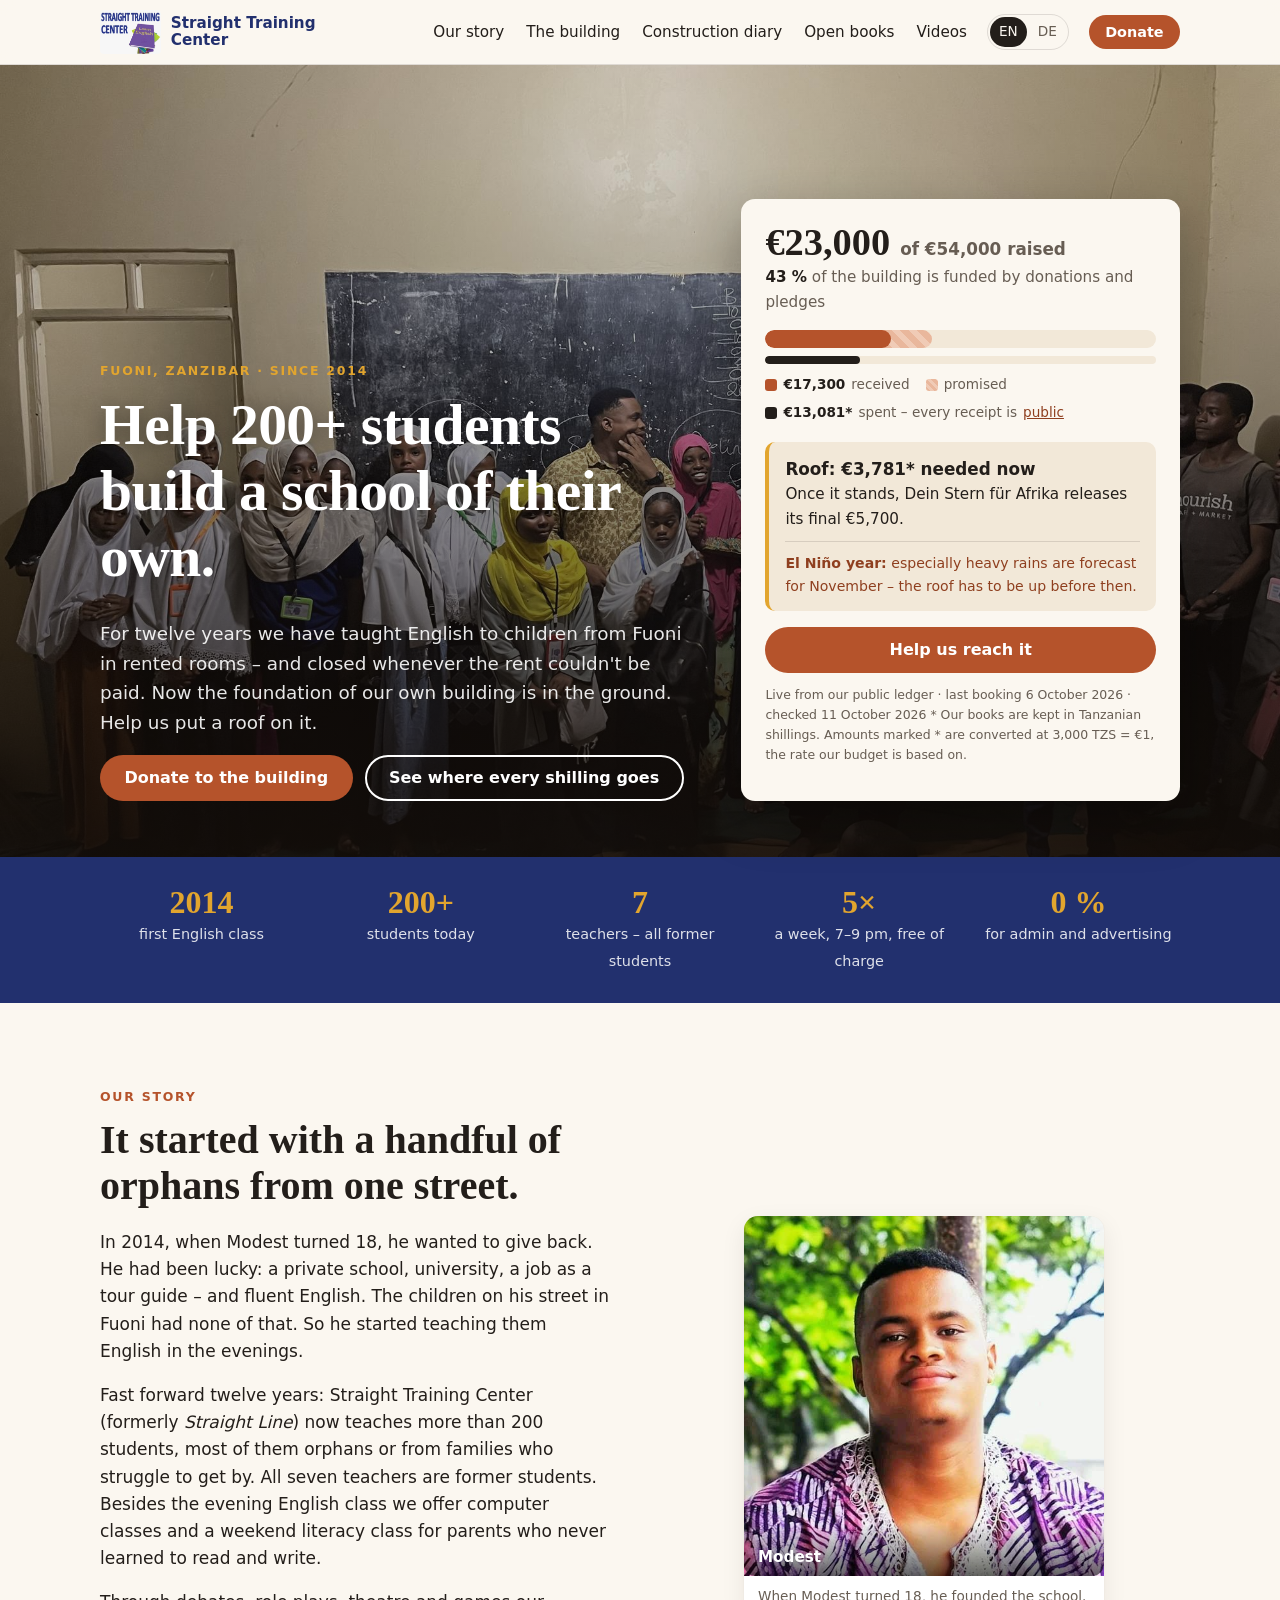
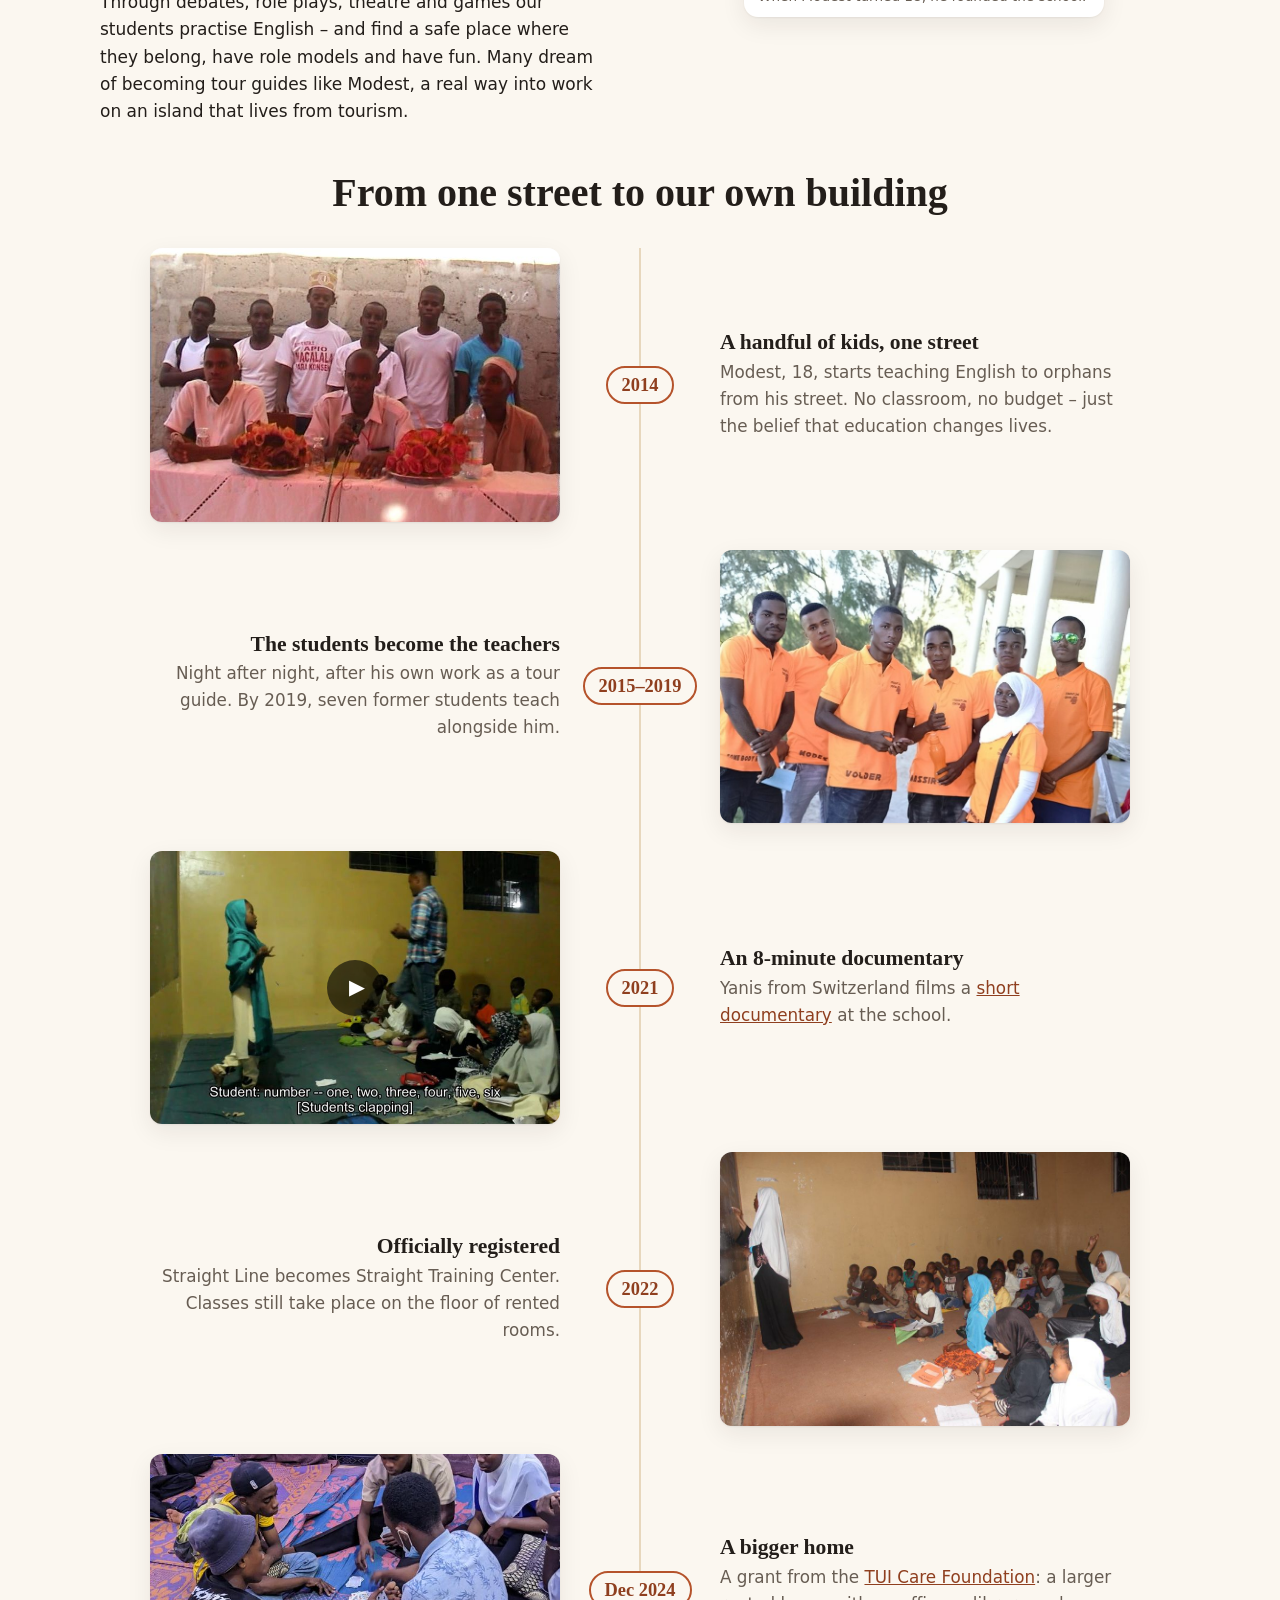
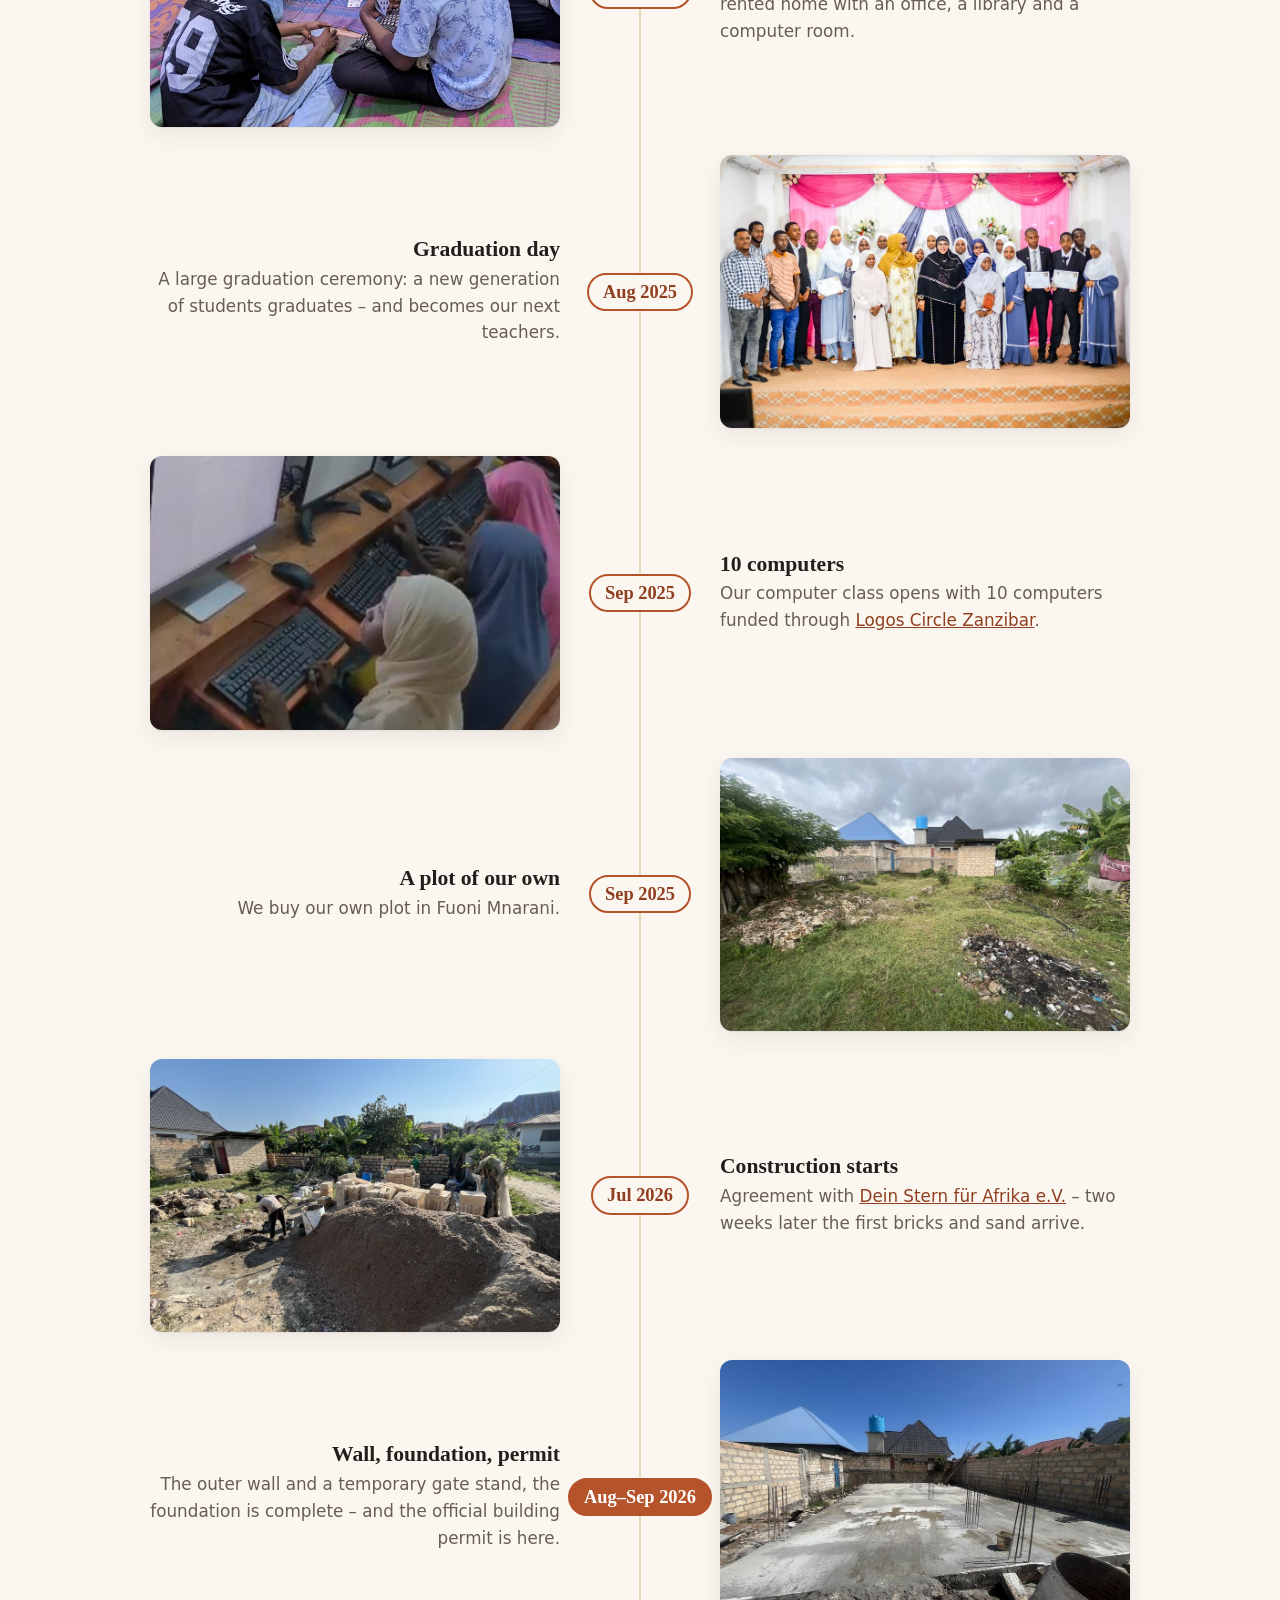
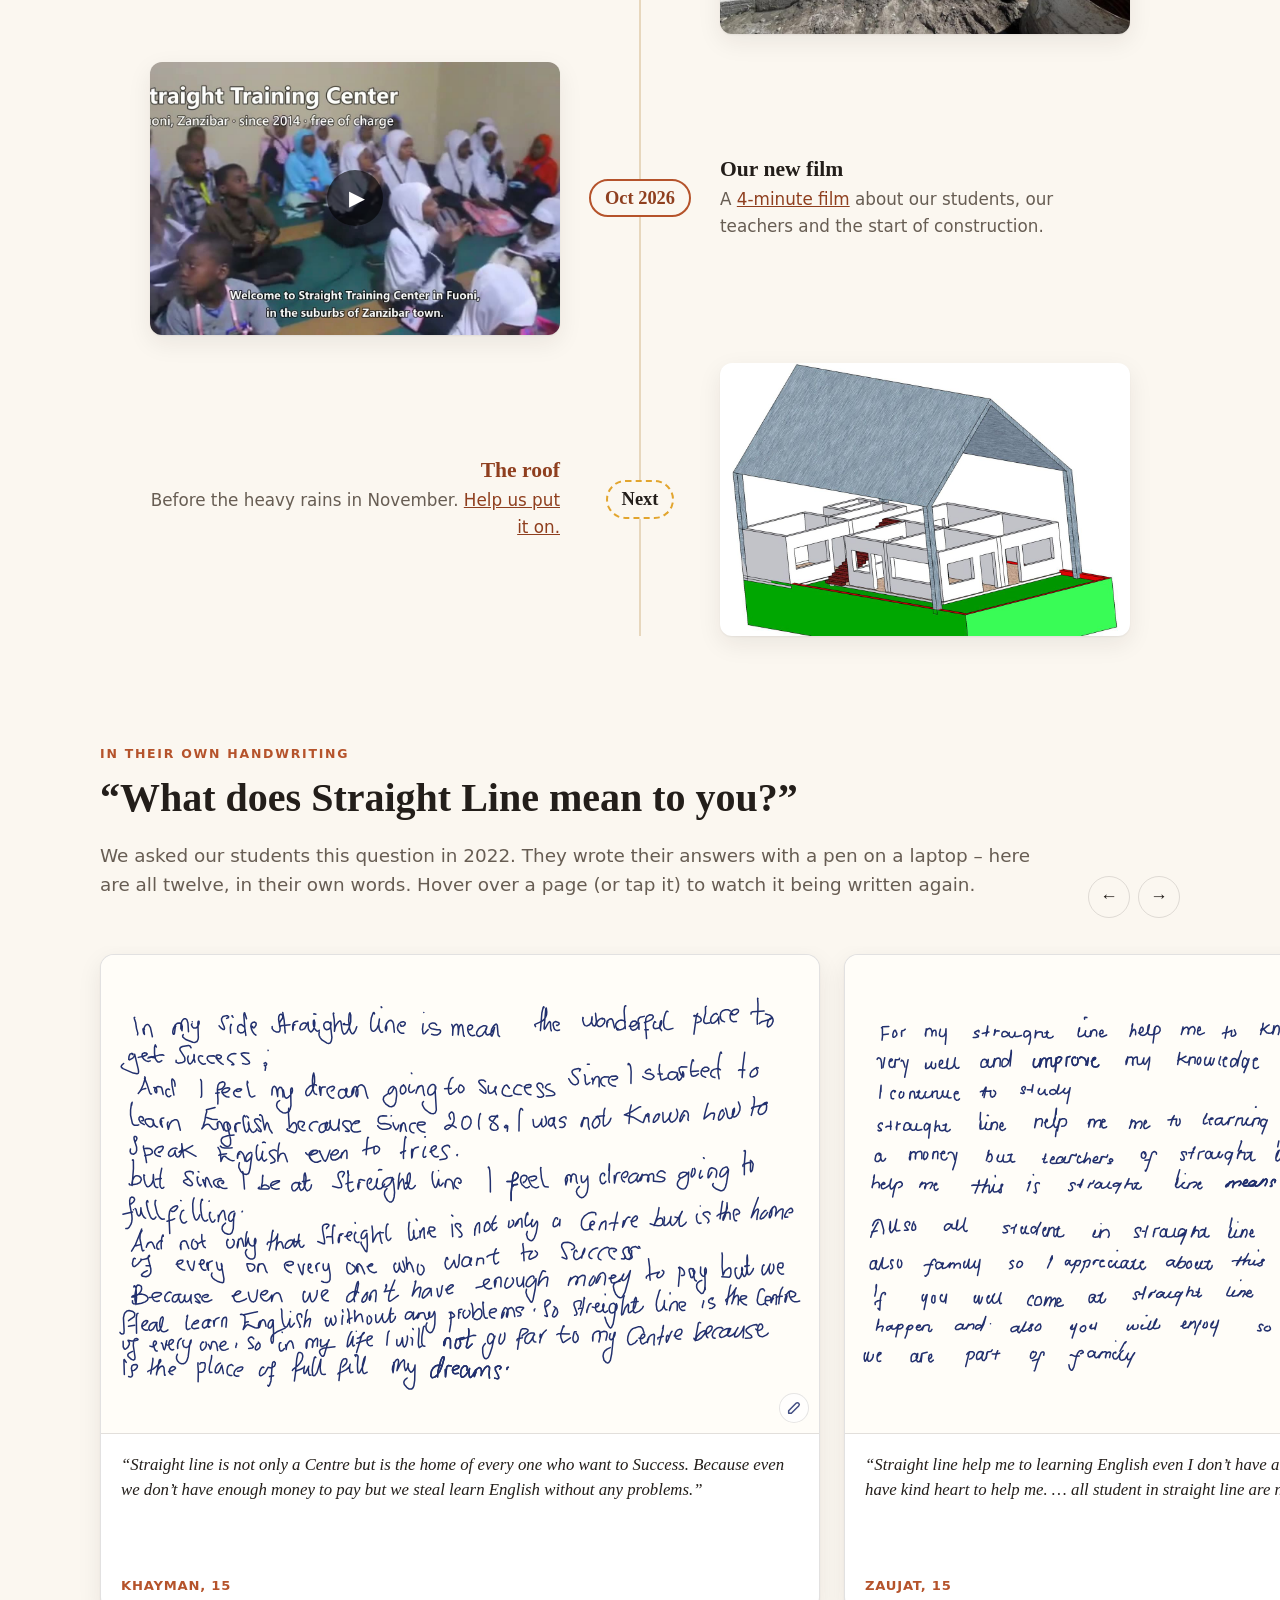
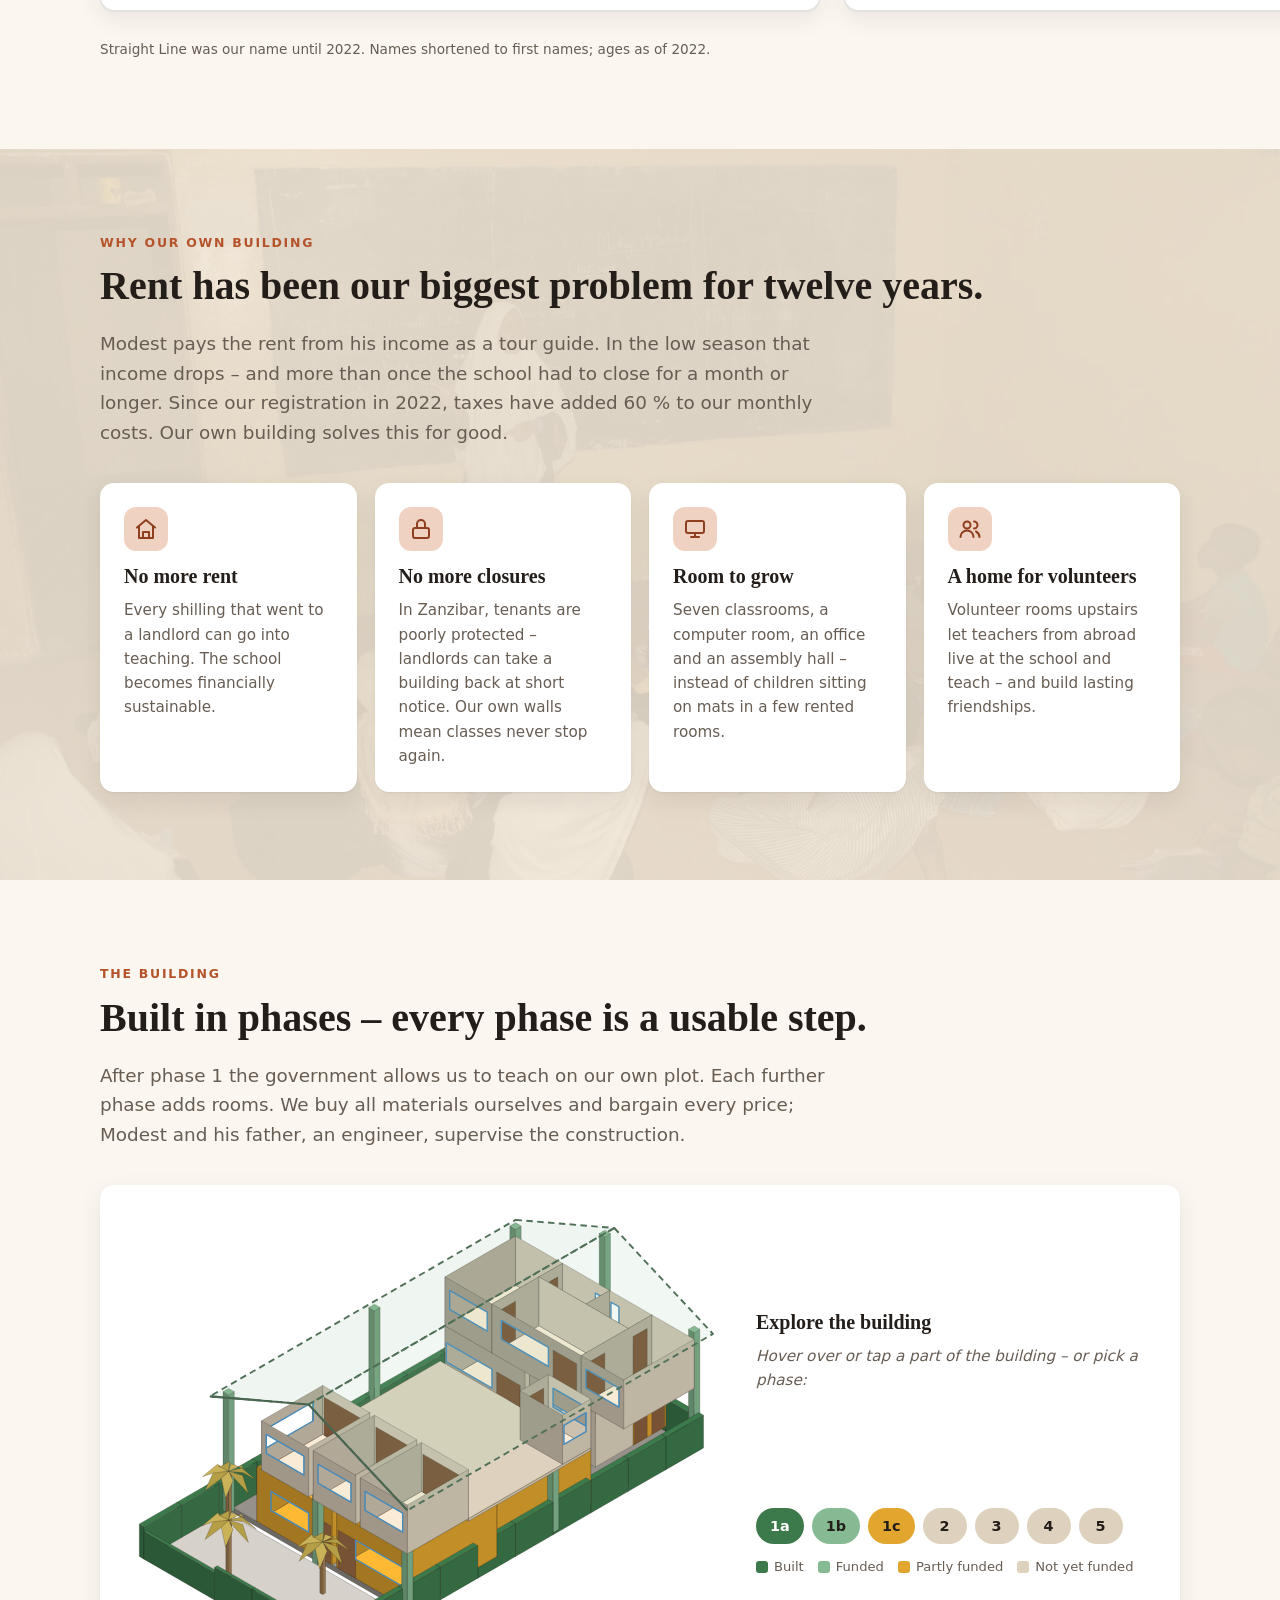
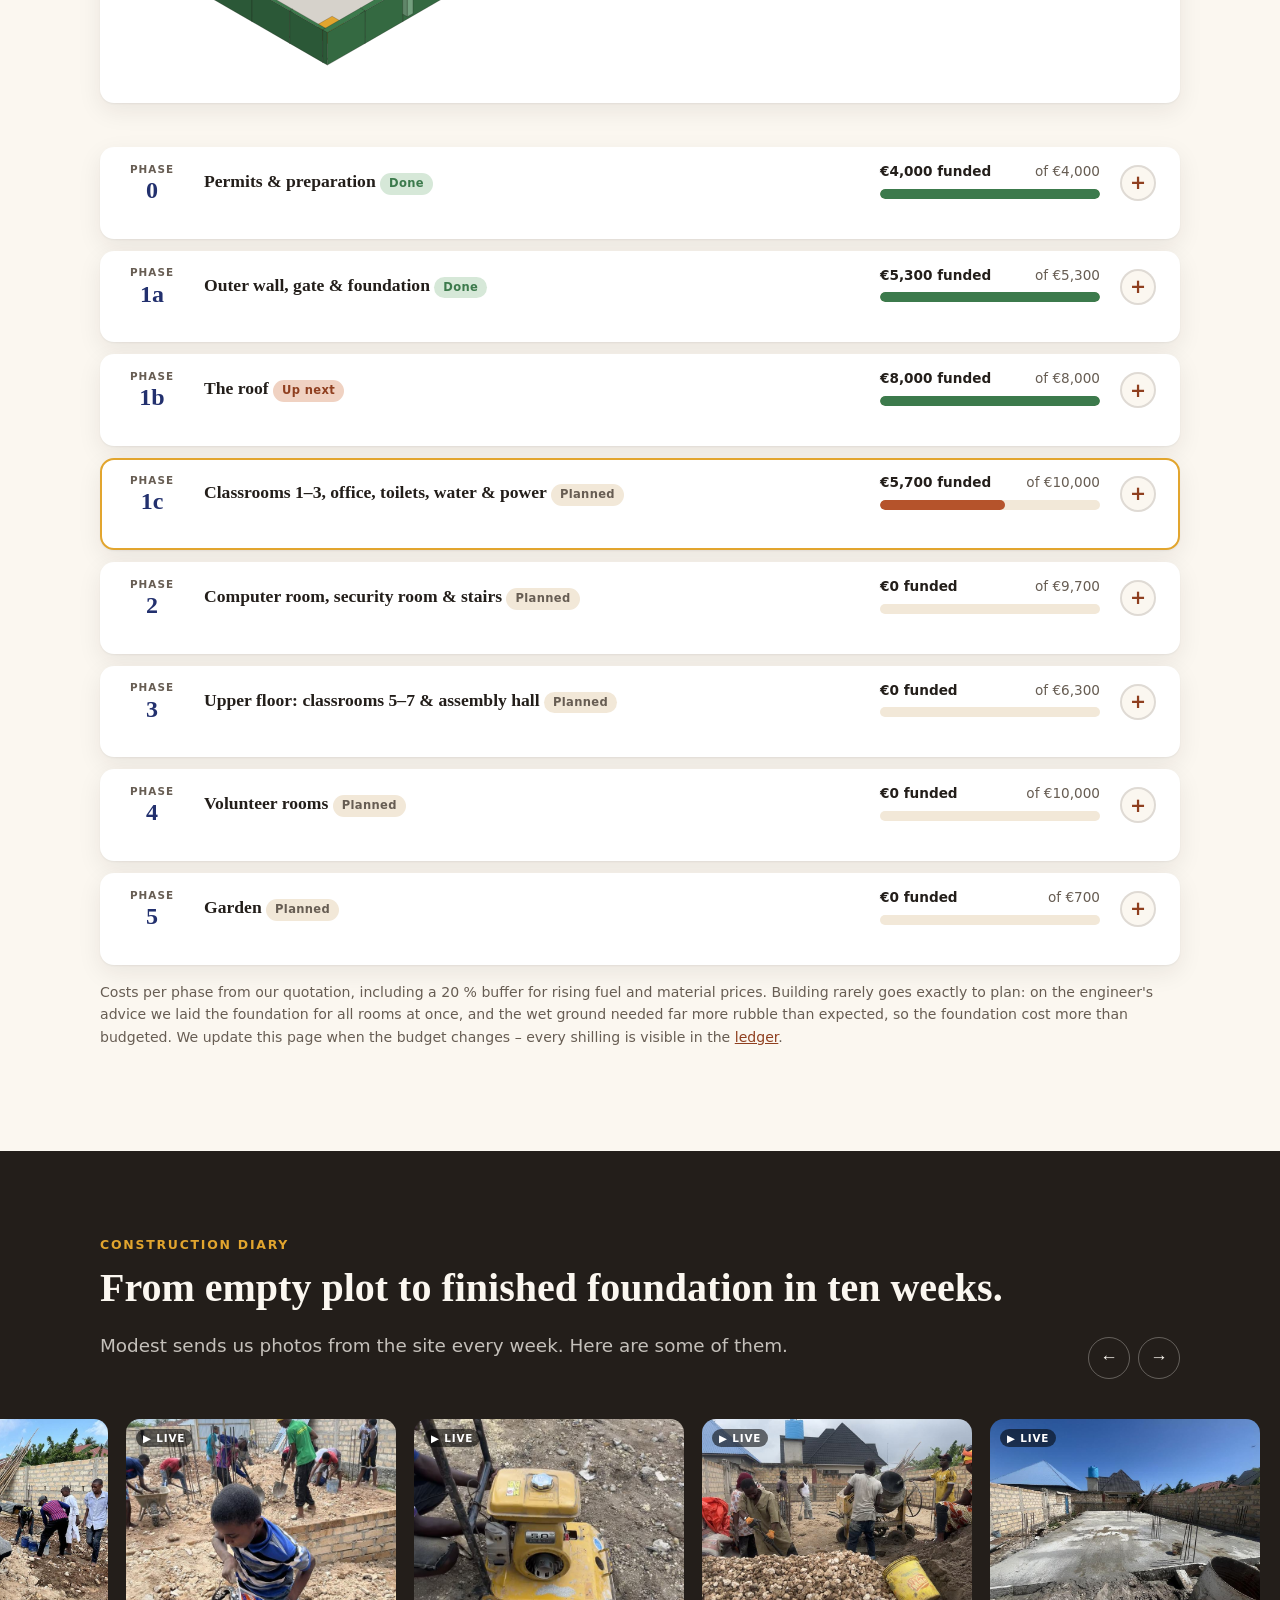
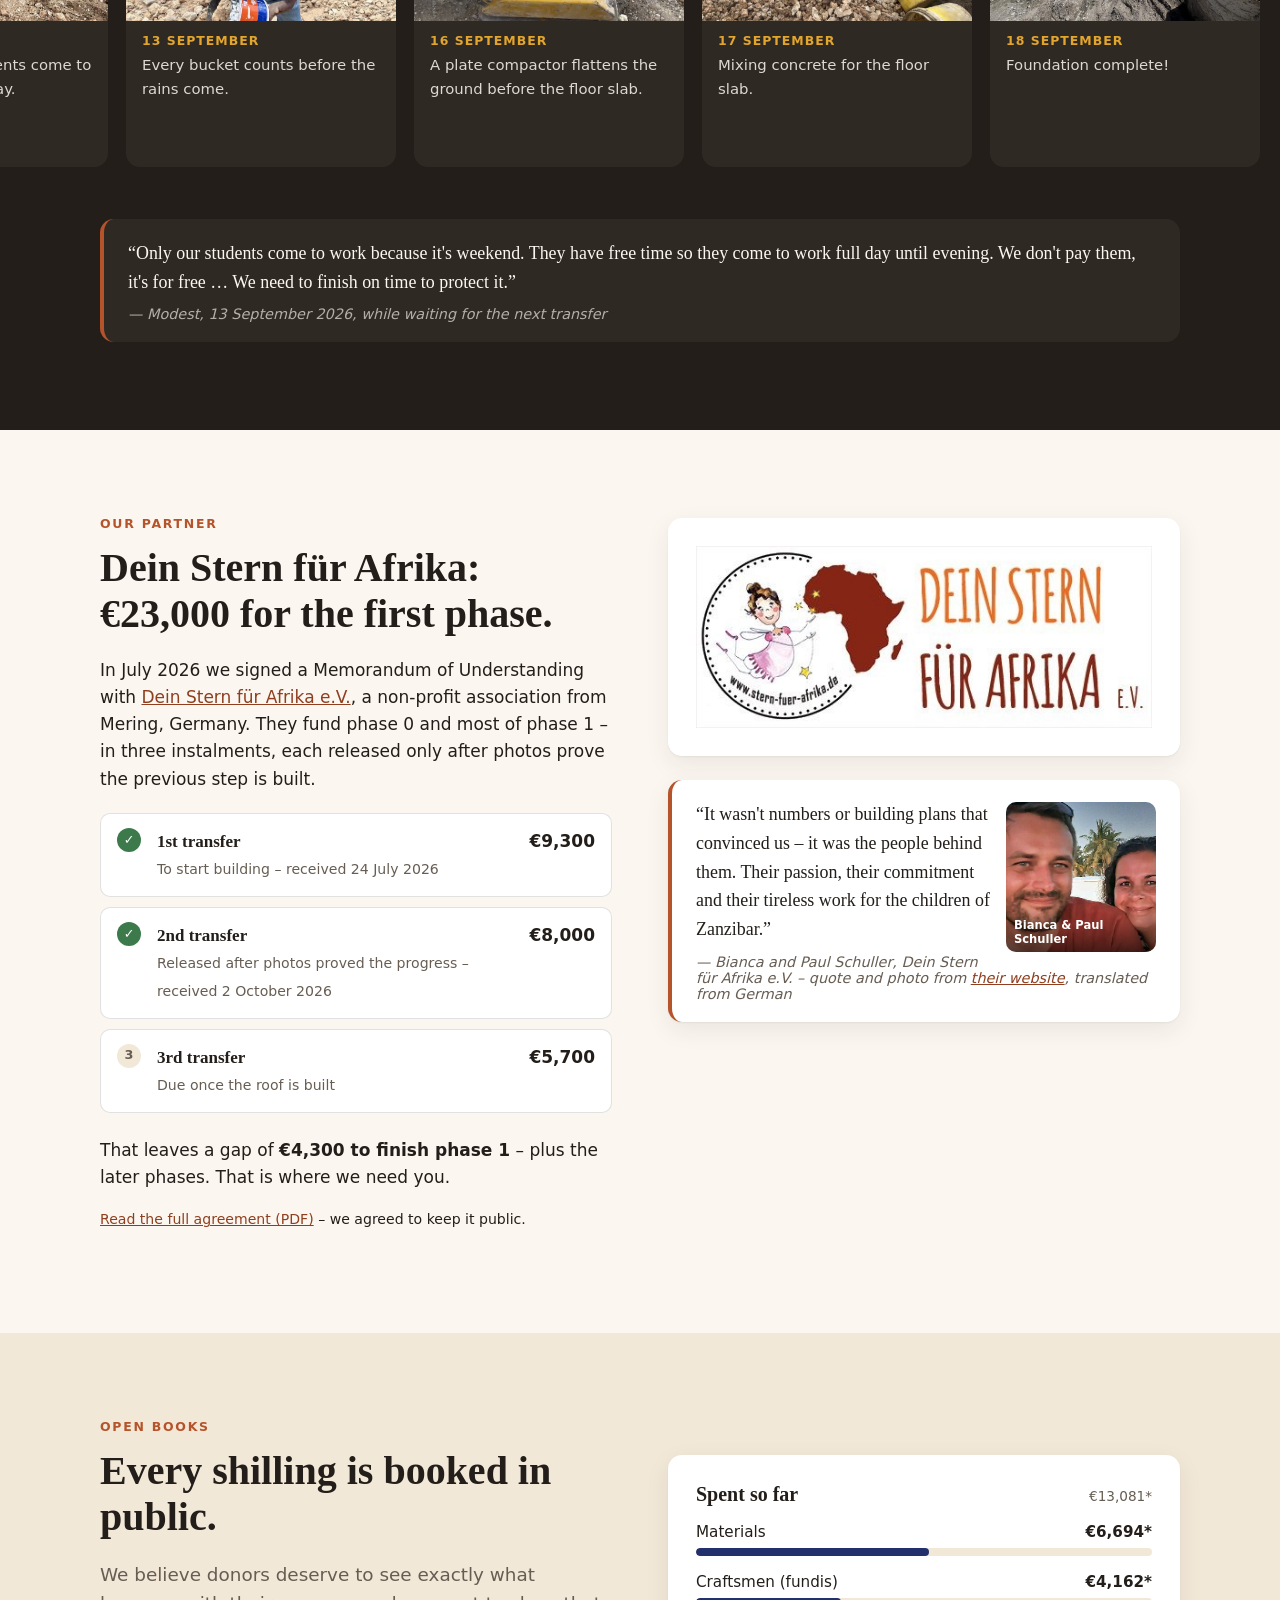
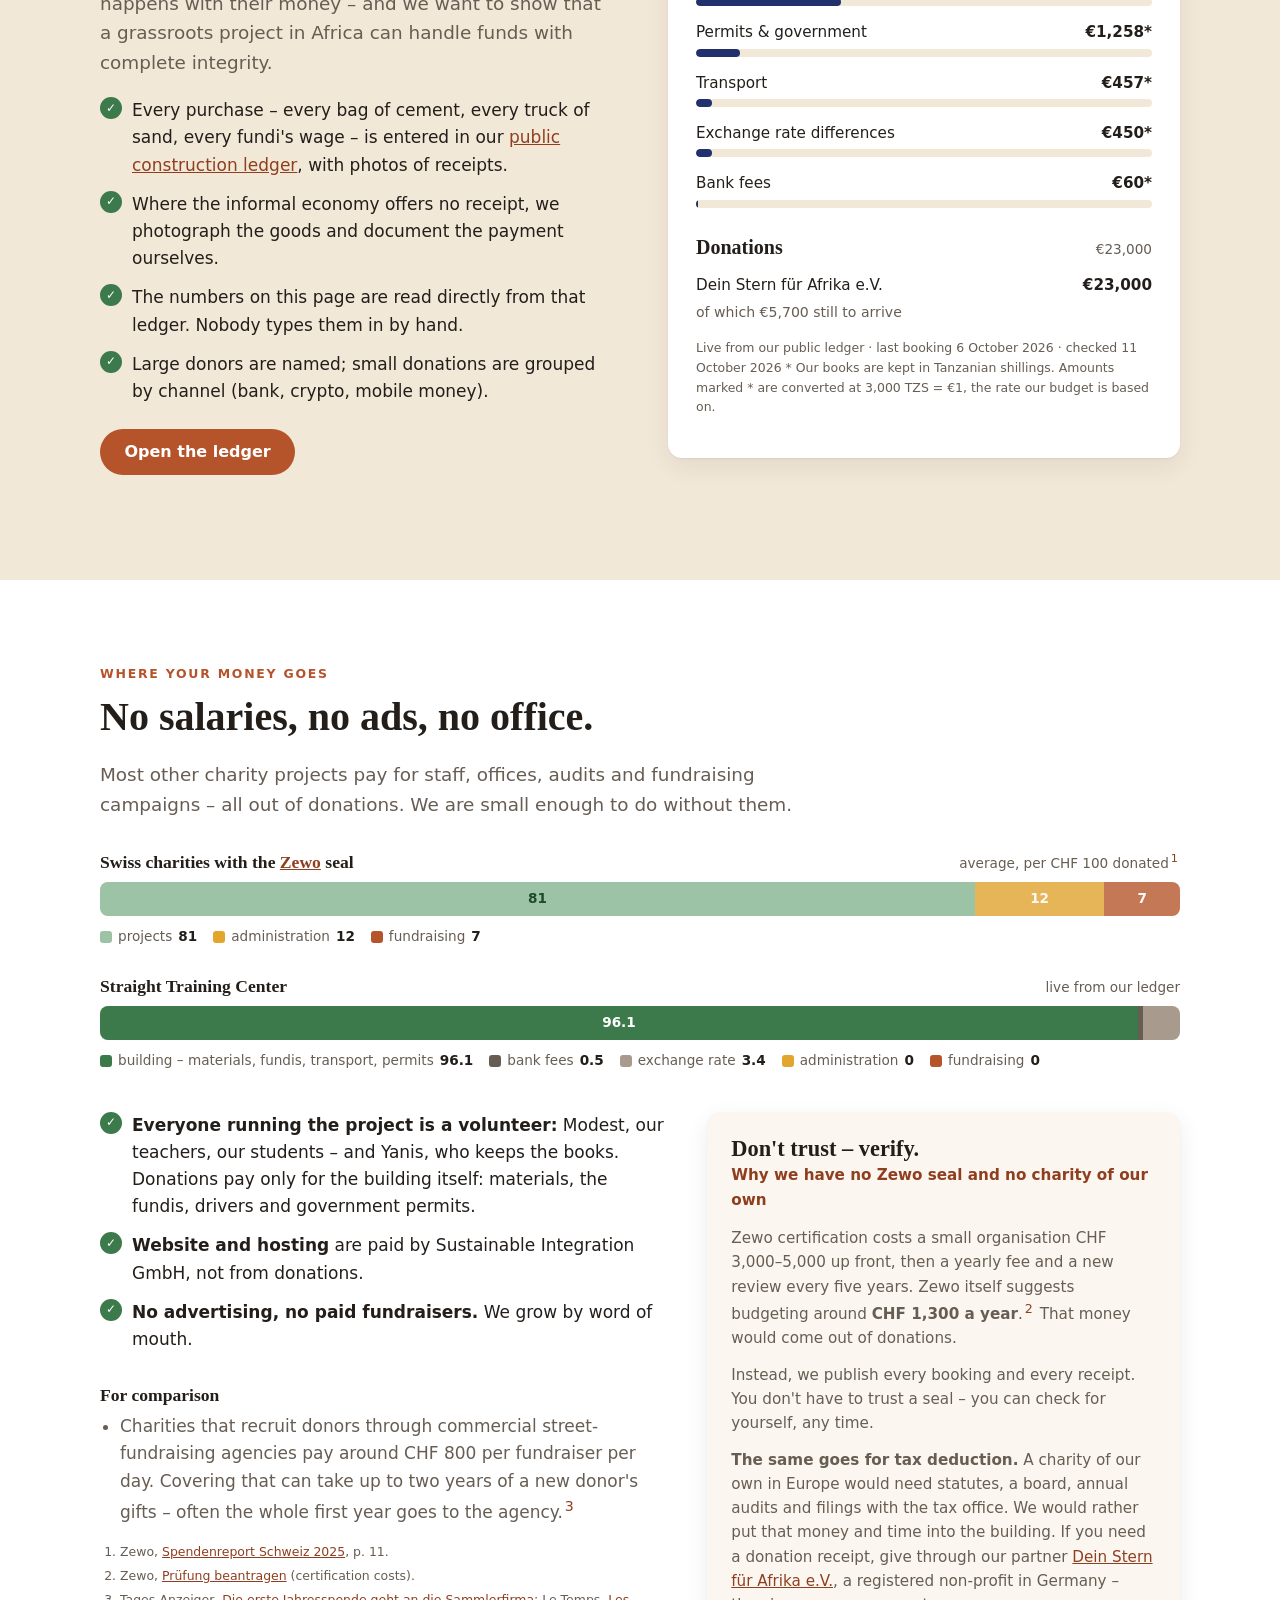
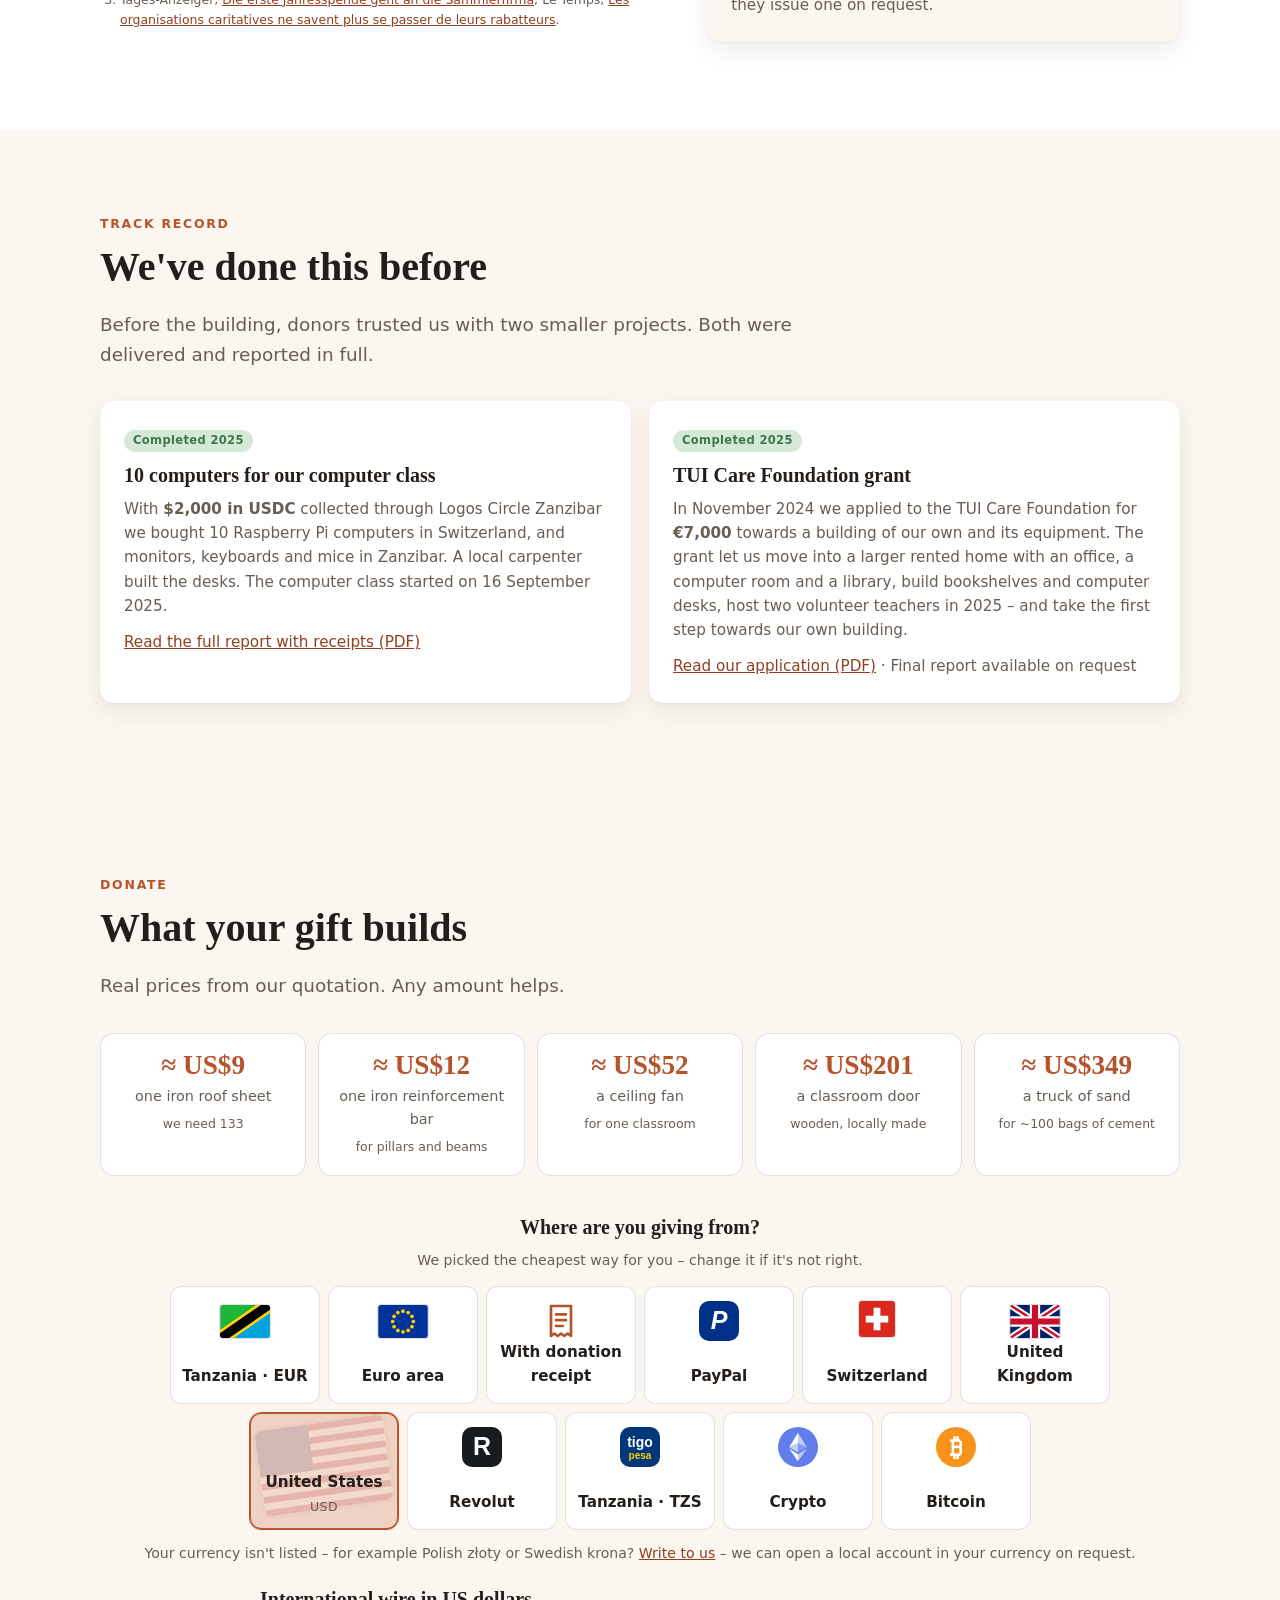
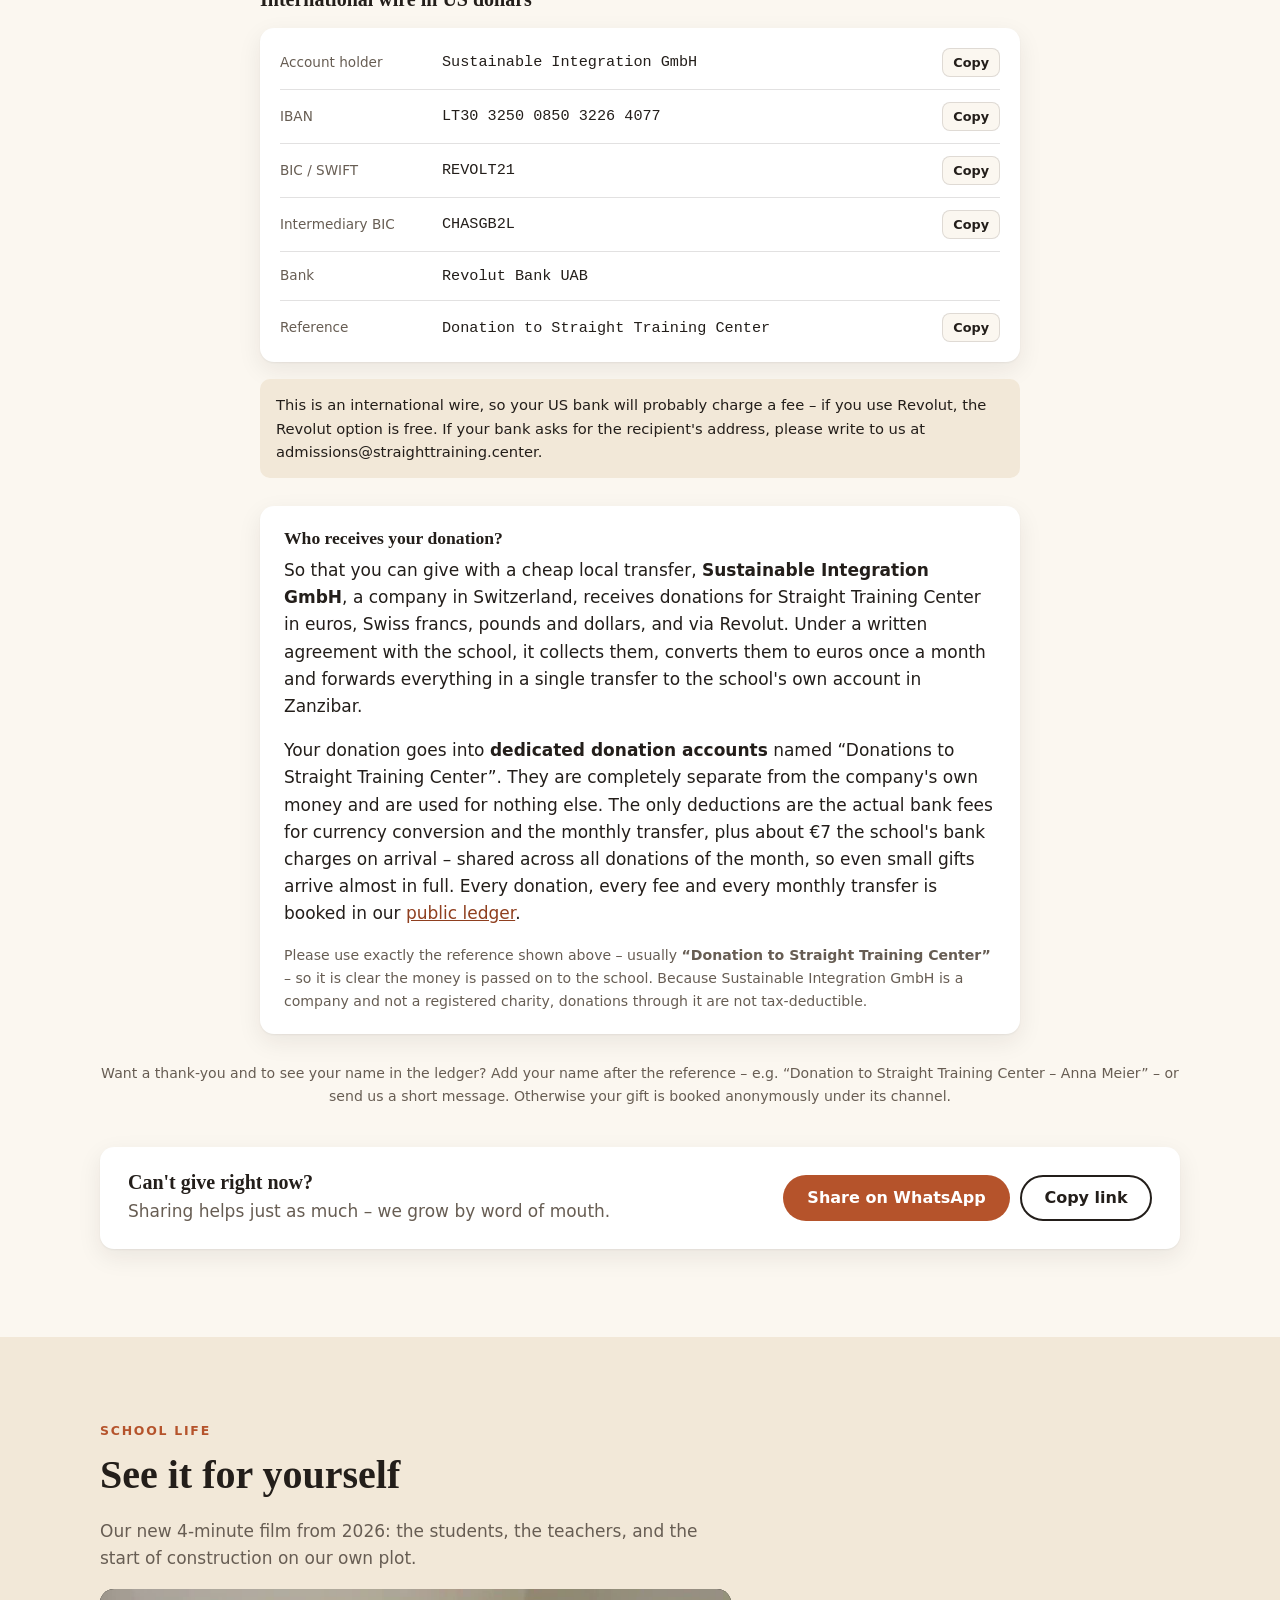
==== index.html @ 22b13550 "Bump asset version Co-Authored-By: Claude Opus 5.5 <noreply@anthropic.com>" ====
<!doctype html>
<html lang="en" data-base="">
<head>
  <meta charset="utf-8">
  <meta name="viewport" content="width=device-width, initial-scale=1">
  <title>Build Our School – Straight Training Center, Zanzibar</title>
  <meta name="description" content="For 12 years Straight Training Center has taught English to 200+ children in Fuoni, Zanzibar – in rented rooms. Help us finish our own building. Every shilling is booked publicly.">
  <meta property="og:title" content="Help us build our own school in Zanzibar">
  <meta property="og:description" content="200+ students, 12 years in rented rooms – the foundation of our own school is laid. Help us put a roof on it.">
  <meta property="og:type" content="website">
  <meta property="og:url" content="https://donate.straighttraining.center/">
  <meta property="og:image" content="https://donate.straighttraining.center/assets/img/og-image.jpg">
  <meta property="og:image:width" content="1200">
  <meta property="og:image:height" content="630">
  <meta property="og:locale" content="en_GB">
  <meta name="twitter:card" content="summary_large_image">
  <link rel="canonical" href="https://donate.straighttraining.center/">
  <link rel="alternate" hreflang="en" href="https://donate.straighttraining.center/">
  <link rel="alternate" hreflang="de" href="https://donate.straighttraining.center/de/">
  <link rel="alternate" hreflang="x-default" href="https://donate.straighttraining.center/">
  <link rel="icon" href="assets/img/logos/stc.jpg">
  <link rel="stylesheet" href="assets/css/style.css?v=20261019d">
</head>
<body>

<header class="site-header">
  <div class="wrap">
    <a class="brand" href="#top"><img src="assets/img/logos/stc.jpg" alt="Straight Training Center logo"><span>Straight Training<br>Center</span></a>
    <nav class="nav" aria-label="Main">
      <a href="#story">Our story</a>
      <a href="#building">The building</a>
      <a href="#diary">Construction diary</a>
      <a href="#transparency">Open books</a>
      <a href="#documentary">Videos</a>
    </nav>
    <div class="lang" aria-label="Language"><span aria-current="true">EN</span><a href="de/" hreflang="de" lang="de">DE</a></div>
    <a class="btn btn-primary btn-small" href="#donate">Donate</a>
  </div>
</header>

<main id="top">

<!-- HERO -->
<section class="hero">
  <div class="hero-bg" role="img" aria-label="Students and teachers of Straight Training Center in their rented classroom"></div>
  <div class="wrap">
    <div>
      <span class="eyebrow">Fuoni, Zanzibar · since 2014</span>
      <h1>Help 200+ students build a school of their own.</h1>
      <p class="lead">For twelve years we have taught English to children from Fuoni in rented rooms – and closed whenever the rent couldn't be paid. Now the foundation of our own building is in the ground. Help us put a roof on it.</p>
      <div class="hero-actions">
        <a class="btn btn-primary" href="#donate">Donate to the building</a>
        <a class="btn btn-ghost" href="#transparency">See where every shilling goes</a>
      </div>
    </div>

    <aside class="progress-card" aria-labelledby="progress-title">
      <h2 id="progress-title" class="sr-only">Funding progress</h2>
      <div class="big-row"><span class="big" data-committed>…</span> <span class="of-goal">of <span data-goal>€54,000</span> raised</span></div>
      <div class="of"><b data-pct></b> of the building is funded by donations and pledges</div>
      <div class="bar" role="img" aria-label="Funding progress bar"><i class="committed"></i><i class="received"></i></div>
      <div class="bar spent" aria-hidden="true"><i class="spent-fill"></i></div>
      <ul class="legend">
        <li><span class="swatch received"></span><b data-received>…</b> received</li>
        <li><span class="swatch committed"></span>promised</li>
        <li><span class="swatch spent"></span><b data-spent>…</b> spent – every receipt is <a href="#transparency">public</a></li>
      </ul>
      <div class="next-milestone" data-next-milestone><strong>Roof: €3,781* needed now</strong><span>Once it stands, Dein Stern für Afrika releases its final €5,700.</span><em class="rain"><b>El Niño year:</b> especially heavy rains are forecast for November – the roof has to be up before then.</em></div>
      <a class="btn btn-primary" href="#donate">Help us reach it</a>
      <p class="source-note"><span data-updated>Live from our public ledger.</span> <span data-rate-note></span></p>
    </aside>
  </div>
</section>

<div class="stats">
  <div class="wrap">
    <ul>
      <li><b>2014</b><span>first English class</span></li>
      <li><b>200+</b><span>students today</span></li>
      <li><b>7</b><span>teachers – all former students</span></li>
      <li><b>5×</b><span>a week, 7–9 pm, free of charge</span></li>
      <li><a href="#overhead"><b>0 %</b><span>for admin and advertising</span></a></li>
    </ul>
  </div>
</div>

<!-- STORY -->
<section id="story">
  <div class="wrap split">
    <div>
      <span class="eyebrow">Our story</span>
      <h2>It started with a handful of orphans from one street.</h2>
      <p>In 2014, when Modest turned 18, he wanted to give back. He had been lucky: a private school, university, a job as a tour guide – and fluent English. The children on his street in Fuoni had none of that. So he started teaching them English in the evenings.</p>
      <p>Fast forward twelve years: Straight Training Center (formerly <em>Straight Line</em>) now teaches more than 200 students, most of them orphans or from families who struggle to get by. All seven teachers are former students. Besides the evening English class we offer computer classes and a weekend literacy class for parents who never learned to read and write.</p>
      <p>Through debates, role plays, theatre and games our students practise English – and find a safe place where they belong, have role models and have fun. Many dream of becoming tour guides like Modest, a real way into work on an island that lives from tourism.</p>
    </div>
    <div class="photo-stack has-portrait">
      <figure class="photo portrait"><span class="pic"><img src="assets/img/photos/modest-portrait.jpg" alt="Modest, founder of Straight Training Center" loading="lazy" width="712" height="712"><span class="name-tag">Modest</span></span><figcaption>When Modest turned 18, he founded the school.</figcaption></figure>
    </div>
  </div>
  <div class="wrap timeline-wrap">
    <h2 class="timeline-head">From one street to our own building</h2>
    <ol class="timeline">
      <li class="tl-item side-a has-photo"><span class="tl-year">2014</span><div class="tl-text"><h3>A handful of kids, one street</h3><p>Modest, 18, starts teaching English to orphans from his street. No classroom, no budget – just the belief that education changes lives.</p></div><figure class="tl-photo"><img src="assets/img/photos/tl-2014.jpg" alt="Modest, Nassir and some of the first students in 2014" loading="lazy"></figure></li>
      <li class="tl-item side-b has-photo"><span class="tl-year">2015–2019</span><div class="tl-text"><h3>The students become the teachers</h3><p>Night after night, after his own work as a tour guide. By 2019, seven former students teach alongside him.</p></div><figure class="tl-photo"><img src="assets/img/photos/tl-2019-teachers.jpg" alt="The seven teachers in 2019 in their orange Straight Line shirts" loading="lazy"></figure></li>
      <li class="tl-item side-a has-photo video"><span class="tl-year">2021</span><div class="tl-text"><h3>An 8-minute documentary</h3><p>Yanis from Switzerland films a <a href="#life">short documentary</a> at the school.</p></div><a class="tl-photo tl-video" href="#life" aria-label="Watch the documentary"><img src="assets/img/photos/tl-documentary.jpg" alt="Opening frame of the documentary" loading="lazy"><span class="tl-play" aria-hidden="true">▶</span></a></li>
      <li class="tl-item side-b has-photo"><span class="tl-year">2022</span><div class="tl-text"><h3>Officially registered</h3><p>Straight Line becomes Straight Training Center. Classes still take place on the floor of rented rooms.</p></div><figure class="tl-photo"><img src="assets/img/photos/tl-2022-class.jpg" alt="An evening class in March 2022, students sitting on the floor of a rented room" loading="lazy"></figure></li>
      <li class="tl-item side-a has-photo minor"><span class="tl-year">Dec 2024</span><div class="tl-text"><h3>A bigger home</h3><p>A grant from the <a href="#track-record">TUI Care Foundation</a>: a larger rented home with an office, a library and a computer room.</p></div><figure class="tl-photo"><img src="assets/img/photos/tl-2024-home.jpg" alt="Students playing cards on the floor of the bigger rented home" loading="lazy"></figure></li>
      <li class="tl-item side-b has-photo"><span class="tl-year">Aug 2025</span><div class="tl-text"><h3>Graduation day</h3><p>A large graduation ceremony: a new generation of students graduates – and becomes our next teachers.</p></div><figure class="tl-photo"><img src="assets/img/photos/tl-2025-graduation-photo-dominic-wiegand.jpg" alt="Graduates, teachers and guests on stage at the graduation ceremony" title="Photo: Dominic Wiegand" loading="lazy"></figure></li>
      <li class="tl-item side-a has-photo"><span class="tl-year">Sep 2025</span><div class="tl-text"><h3>10 computers</h3><p>Our computer class opens with 10 computers funded through <a href="#track-record">Logos Circle Zanzibar</a>.</p></div><figure class="tl-photo"><img src="assets/img/photos/computer-class.jpg" alt="Students in the computer class" loading="lazy"></figure></li>
      <li class="tl-item side-b has-photo minor"><span class="tl-year">Sep 2025</span><div class="tl-text"><h3>A plot of our own</h3><p>We buy our own plot in Fuoni Mnarani.</p></div><figure class="tl-photo"><img src="assets/img/photos/tl-plot.jpg" alt="Our plot in Fuoni Mnarani before construction" loading="lazy"></figure></li>
      <li class="tl-item side-a has-photo"><span class="tl-year">Jul 2026</span><div class="tl-text"><h3>Construction starts</h3><p>Agreement with <a href="#partner">Dein Stern für Afrika e.V.</a> – two weeks later the first bricks and sand arrive.</p></div><figure class="tl-photo"><img src="assets/img/photos/tl-first-day.jpg" alt="The first day of construction: bricks and sand on the plot" loading="lazy"></figure></li>
      <li class="tl-item side-b has-photo now"><span class="tl-year">Aug–Sep 2026</span><div class="tl-text"><h3>Wall, foundation, permit</h3><p>The outer wall and a temporary gate stand, the foundation is complete – and the official building permit is here.</p></div><figure class="tl-photo"><img src="assets/img/photos/d-2026-09-18-foundation-complete.jpg" alt="The finished concrete foundation" loading="lazy"></figure></li>
      <li class="tl-item side-a has-photo video"><span class="tl-year">Oct 2026</span><div class="tl-text"><h3>Our new film</h3><p>A <a href="#documentary">4-minute film</a> about our students, our teachers and the start of construction.</p></div><a class="tl-photo tl-video" href="#documentary" aria-label="Watch the film"><img src="assets/video/stc-film-en-poster.jpg" alt="Opening frame of the film" loading="lazy"><span class="tl-play" aria-hidden="true">▶</span></a></li>
      <li class="tl-item side-b has-photo next"><span class="tl-year">Next</span><div class="tl-text"><h3>The roof</h3><p>Before the heavy rains in November. <a href="#donate">Help us put it on.</a></p></div><figure class="tl-photo"><img src="assets/img/plan-phase1-roof.jpg" alt="3D drawing of phase 1: the ground floor under one large roof" loading="lazy"></figure></li>
    </ol>
  </div>
</section>

<!-- STUDENT VOICES -->
<section class="voices" id="voices">
  <div class="wrap diary-head">
    <div>
      <span class="eyebrow">In their own handwriting</span>
      <h2>“What does Straight Line mean to you?”</h2>
      <p class="lead">We asked our students this question in 2022. They wrote their answers with a pen on a laptop – here are all twelve, in their own words. Hover over a page (or tap it) to watch it being written again.</p>
    </div>
    <div class="diary-controls"><button data-vscroll="-1" aria-label="Previous">←</button><button data-vscroll="1" aria-label="Next">→</button></div>
  </div>
  <div class="voices-track" tabindex="0" aria-label="Handwritten answers from our students">
    <figure class="voice" data-hw="khayman">
      <button class="voice-paper" type="button" aria-label="Watch it being written: Khayman"><svg role="img" aria-label="Handwritten answer by Khayman"></svg><span class="voice-pen"><svg viewBox="0 0 24 24" aria-hidden="true"><path fill="none" stroke="currentColor" stroke-width="2" stroke-linecap="round" stroke-linejoin="round" d="M4 20h4L19 9a2.8 2.8 0 0 0-4-4L4 16z"/></svg></span></button>
      <blockquote>“Straight line is not only a Centre but is the home of every one who want to Success. Because even we don’t have enough money to pay but we steal learn English without any problems.”</blockquote>
      <figcaption>Khayman, 15</figcaption>
    </figure>
    <figure class="voice" data-hw="zaujat">
      <button class="voice-paper" type="button" aria-label="Watch it being written: Zaujat"><svg role="img" aria-label="Handwritten answer by Zaujat"></svg><span class="voice-pen"><svg viewBox="0 0 24 24" aria-hidden="true"><path fill="none" stroke="currentColor" stroke-width="2" stroke-linecap="round" stroke-linejoin="round" d="M4 20h4L19 9a2.8 2.8 0 0 0-4-4L4 16z"/></svg></span></button>
      <blockquote>“Straight line help me to learning English even I don’t have a money but teachers of straight line have kind heart to help me. … all student in straight line are not only friend but also family.”</blockquote>
      <figcaption>Zaujat, 15</figcaption>
    </figure>
    <figure class="voice" data-hw="ilham">
      <button class="voice-paper" type="button" aria-label="Watch it being written: Ilham"><svg role="img" aria-label="Handwritten answer by Ilham"></svg><span class="voice-pen"><svg viewBox="0 0 24 24" aria-hidden="true"><path fill="none" stroke="currentColor" stroke-width="2" stroke-linecap="round" stroke-linejoin="round" d="M4 20h4L19 9a2.8 2.8 0 0 0-4-4L4 16z"/></svg></span></button>
      <blockquote>“Straight line is like my friend because it help me in happiness and sadness.”</blockquote>
      <figcaption>Ilham, 12</figcaption>
    </figure>
    <figure class="voice" data-hw="said">
      <button class="voice-paper" type="button" aria-label="Watch it being written: Said"><svg role="img" aria-label="Handwritten answer by Said"></svg><span class="voice-pen"><svg viewBox="0 0 24 24" aria-hidden="true"><path fill="none" stroke="currentColor" stroke-width="2" stroke-linecap="round" stroke-linejoin="round" d="M4 20h4L19 9a2.8 2.8 0 0 0-4-4L4 16z"/></svg></span></button>
      <blockquote>“I like straight line because the student who are orphanage are not pay. I am in straight line because I want to remove ignorance.”</blockquote>
      <figcaption>Said, 14</figcaption>
    </figure>
    <figure class="voice" data-hw="maryam">
      <button class="voice-paper" type="button" aria-label="Watch it being written: Maryam"><svg role="img" aria-label="Handwritten answer by Maryam"></svg><span class="voice-pen"><svg viewBox="0 0 24 24" aria-hidden="true"><path fill="none" stroke="currentColor" stroke-width="2" stroke-linecap="round" stroke-linejoin="round" d="M4 20h4L19 9a2.8 2.8 0 0 0-4-4L4 16z"/></svg></span></button>
      <blockquote>“Good teacher: modest is good teacher because give me hope every day.”</blockquote>
      <figcaption>Maryam, 13</figcaption>
    </figure>
    <figure class="voice" data-hw="khairat">
      <button class="voice-paper" type="button" aria-label="Watch it being written: Khairat"><svg role="img" aria-label="Handwritten answer by Khairat"></svg><span class="voice-pen"><svg viewBox="0 0 24 24" aria-hidden="true"><path fill="none" stroke="currentColor" stroke-width="2" stroke-linecap="round" stroke-linejoin="round" d="M4 20h4L19 9a2.8 2.8 0 0 0-4-4L4 16z"/></svg></span></button>
      <blockquote>“My advice if you don’t know how to speak English come in our centre you will know how to speak English.”</blockquote>
      <figcaption>Khairat, 11</figcaption>
    </figure>
    <figure class="voice" data-hw="rahma">
      <button class="voice-paper" type="button" aria-label="Watch it being written: Rahma"><svg role="img" aria-label="Handwritten answer by Rahma"></svg><span class="voice-pen"><svg viewBox="0 0 24 24" aria-hidden="true"><path fill="none" stroke="currentColor" stroke-width="2" stroke-linecap="round" stroke-linejoin="round" d="M4 20h4L19 9a2.8 2.8 0 0 0-4-4L4 16z"/></svg></span></button>
      <blockquote>“First and feremost I was don’t know anything about English language … And also my teachers to supporting me and giving me motivation in case of learning english language.”</blockquote>
      <figcaption>Rahma, 14</figcaption>
    </figure>
    <figure class="voice" data-hw="abdillah">
      <button class="voice-paper" type="button" aria-label="Watch it being written: Abdillah"><svg role="img" aria-label="Handwritten answer by Abdillah"></svg><span class="voice-pen"><svg viewBox="0 0 24 24" aria-hidden="true"><path fill="none" stroke="currentColor" stroke-width="2" stroke-linecap="round" stroke-linejoin="round" d="M4 20h4L19 9a2.8 2.8 0 0 0-4-4L4 16z"/></svg></span></button>
      <blockquote>“When we finish to learn teacher Ahmed give us verb in order to put in our mind. That is the thing make us to learn hard.”</blockquote>
      <figcaption>Abdillah, 13</figcaption>
    </figure>
    <figure class="voice" data-hw="ali">
      <button class="voice-paper" type="button" aria-label="Watch it being written: Ali"><svg role="img" aria-label="Handwritten answer by Ali"></svg><span class="voice-pen"><svg viewBox="0 0 24 24" aria-hidden="true"><path fill="none" stroke="currentColor" stroke-width="2" stroke-linecap="round" stroke-linejoin="round" d="M4 20h4L19 9a2.8 2.8 0 0 0-4-4L4 16z"/></svg></span></button>
      <blockquote>“Straight line may help me to achieve my dream to become a teacher of English language.”</blockquote>
      <figcaption>Ali, 19</figcaption>
    </figure>
    <figure class="voice" data-hw="mahir">
      <button class="voice-paper" type="button" aria-label="Watch it being written: Mahir"><svg role="img" aria-label="Handwritten answer by Mahir"></svg><span class="voice-pen"><svg viewBox="0 0 24 24" aria-hidden="true"><path fill="none" stroke="currentColor" stroke-width="2" stroke-linecap="round" stroke-linejoin="round" d="M4 20h4L19 9a2.8 2.8 0 0 0-4-4L4 16z"/></svg></span></button>
      <blockquote>“I come straight line to learn and to do revision because I want to know English and I come to get education.”</blockquote>
      <figcaption>Mahir, 9</figcaption>
    </figure>
    <figure class="voice" data-hw="zahra">
      <button class="voice-paper" type="button" aria-label="Watch it being written: Zahra"><svg role="img" aria-label="Handwritten answer by Zahra"></svg><span class="voice-pen"><svg viewBox="0 0 24 24" aria-hidden="true"><path fill="none" stroke="currentColor" stroke-width="2" stroke-linecap="round" stroke-linejoin="round" d="M4 20h4L19 9a2.8 2.8 0 0 0-4-4L4 16z"/></svg></span></button>
      <blockquote>“Respest and Good manners according to experience teacher Modest … my dreams to learning english.”</blockquote>
      <figcaption>Zahra, 16</figcaption>
    </figure>
    <figure class="voice" data-hw="mulhim">
      <button class="voice-paper" type="button" aria-label="Watch it being written: Mulhim"><svg role="img" aria-label="Handwritten answer by Mulhim"></svg><span class="voice-pen"><svg viewBox="0 0 24 24" aria-hidden="true"><path fill="none" stroke="currentColor" stroke-width="2" stroke-linecap="round" stroke-linejoin="round" d="M4 20h4L19 9a2.8 2.8 0 0 0-4-4L4 16z"/></svg></span></button>
      <blockquote>“It’s the same in tuition if you don’t understand at school you go to understand at tuition.”</blockquote>
      <figcaption>Mulhim, 14</figcaption>
    </figure>
  </div>
  <p class="wrap voices-note">Straight Line was our name until 2022. Names shortened to first names; ages as of 2022.</p>
</section>

<!-- WHY -->
<section class="why" id="why">
  <div class="wrap">
    <span class="eyebrow">Why our own building</span>
    <h2>Rent has been our biggest problem for twelve years.</h2>
    <p class="lead">Modest pays the rent from his income as a tour guide. In the low season that income drops – and more than once the school had to close for a month or longer. Since our registration in 2022, taxes have added 60 % to our monthly costs. Our own building solves this for good.</p>
    <div class="cards">
      <div class="card">
        <div class="icon"><svg viewBox="0 0 24 24" fill="none" stroke="currentColor" stroke-width="2" stroke-linecap="round" stroke-linejoin="round"><path d="M3 10.5 12 3l9 7.5"/><path d="M5 9.5V21h14V9.5"/><path d="M9 21v-6h6v6"/></svg></div>
        <h3>No more rent</h3>
        <p class="why-text">Every shilling that went to a landlord can go into teaching. The school becomes financially sustainable.</p>
      </div>
      <div class="card">
        <div class="icon"><svg viewBox="0 0 24 24" fill="none" stroke="currentColor" stroke-width="2" stroke-linecap="round" stroke-linejoin="round"><rect x="4" y="11" width="16" height="10" rx="2"/><path d="M8 11V7a4 4 0 0 1 8 0v4"/></svg></div>
        <h3>No more closures</h3>
        <p class="why-text">In Zanzibar, tenants are poorly protected – landlords can take a building back at short notice. Our own walls mean classes never stop again.</p>
      </div>
      <div class="card">
        <div class="icon"><svg viewBox="0 0 24 24" fill="none" stroke="currentColor" stroke-width="2" stroke-linecap="round" stroke-linejoin="round"><rect x="3" y="4" width="18" height="12" rx="2"/><path d="M8 20h8M12 16v4"/></svg></div>
        <h3>Room to grow</h3>
        <p class="why-text">Seven classrooms, a computer room, an office and an assembly hall – instead of children sitting on mats in a few rented rooms.</p>
      </div>
      <div class="card">
        <div class="icon"><svg viewBox="0 0 24 24" fill="none" stroke="currentColor" stroke-width="2" stroke-linecap="round" stroke-linejoin="round"><circle cx="9" cy="8" r="3.5"/><path d="M2.5 20a6.5 6.5 0 0 1 13 0"/><path d="M16 4.5a3.5 3.5 0 0 1 0 7M18 14.5a6.5 6.5 0 0 1 3.5 5.5"/></svg></div>
        <h3>A home for volunteers</h3>
        <p class="why-text">Volunteer rooms upstairs let teachers from abroad live at the school and teach – and build lasting friendships.</p>
      </div>
    </div>
  </div>
</section>

<!-- BUILDING & PHASES -->
<section id="building">
  <div class="wrap">
    <span class="eyebrow">The building</span>
    <h2>Built in phases – every phase is a usable step.</h2>
    <p class="lead">After phase 1 the government allows us to teach on our own plot. Each further phase adds rooms. We buy all materials ourselves and bargain every price; Modest and his father, an engineer, supervise the construction.</p>

    <div class="model" data-model data-label="3D model of the planned school building, coloured by how much of each phase is funded">
      <div class="m-svg"></div>
      <div class="m-side">
        <h3 class="m-head">Explore the building</h3>
        <div class="m-info"></div>
        <div class="m-chips"></div>
        <ul class="m-legend"><li><i class="m-built"></i><span data-legend="built"></span></li><li><i class="m-funded"></i><span data-legend="funded"></span></li><li><i class="m-partly"></i><span data-legend="partly"></span></li><li><i class="m-open"></i><span data-legend="open"></span></li></ul>
      </div>
    </div>

    <ol class="phases">
      <li class="phase" data-phase="0">
        <div class="phase-num"><small>Phase</small>0</div>
        <div><h3>Permits & preparation <span class="badge"></span></h3><p>Land transfer, building plans, contractor engineer – and the building permit, granted on 22 September 2026.</p><p class="unlocks">We are allowed to build.</p></div>
        <div class="phase-fund"><div class="amount"><b class="funded"></b><span class="cost"></span></div><div class="bar"><i class="received"></i></div></div>
      </li>
      <li class="phase" data-phase="1a">
        <div class="phase-num"><small>Phase</small>1a</div>
        <div><h3 data-short="Outer wall, gate and the foundation for all ground-floor rooms.">Outer wall, gate & foundation <span class="badge"></span></h3><p>A wall around the plot, a temporary gate – and, earlier than first planned, the reinforced foundation for all ground-floor rooms with deep pillars for the roof.</p><p class="unlocks">The groundwork is done: the building can rise.</p></div>
        <div class="phase-fund"><div class="amount"><b class="funded"></b><span class="cost"></span></div><div class="bar"><i class="received"></i></div></div>
      </li>
      <li class="phase" data-phase="1b">
        <div class="phase-num"><small>Phase</small>1b</div>
        <div><h3 data-short="The roof – shelter before the heavy rains.">The roof <span class="badge"></span></h3><p>Concrete pillars and one large iron-sheet roof over the whole building. This is an El Niño year, and especially heavy rains are forecast for November – the roof has to be up before then.</p><p class="unlocks">The site is protected before the heavy rains.</p></div>
        <div class="phase-fund"><div class="amount"><b class="funded"></b><span class="cost"></span></div><div class="bar"><i class="received"></i></div></div>
      </li>
      <li class="phase" data-phase="1c">
        <div class="phase-num"><small>Phase</small>1c</div>
        <div><h3 data-short="Classrooms 1–3, office, toilets, water and power – the moment we can move in and stop paying rent.">Classrooms 1–3, office, toilets, water & power <span class="badge"></span></h3><p>The minimum the government requires to run a school on the site – plus the well, sewage tank and electricity. The power company only connects plots once rooms stand, and drilling the well needs power, so these come now.</p><p class="unlocks"><strong>We move in. No more rent.</strong></p></div>
        <div class="phase-fund"><div class="amount"><b class="funded"></b><span class="cost"></span></div><div class="bar"><i class="received"></i></div></div>
      </li>
      <li class="phase" data-phase="2">
        <div class="phase-num"><small>Phase</small>2</div>
        <div><h3 data-short="The computer room, a security room and the stairs.">Computer room, security room & stairs <span class="badge"></span></h3><p>Classroom 4 becomes the computer room; a guard sleeps on site. Its foundation is already in place.</p><p class="unlocks">Our 10 computers get a safe, permanent home.</p></div>
        <div class="phase-fund"><div class="amount"><b class="funded"></b><span class="cost"></span></div><div class="bar"><i class="received"></i></div></div>
      </li>
      <li class="phase" data-phase="3">
        <div class="phase-num"><small>Phase</small>3</div>
        <div><h3 data-short="The upper floor with classrooms 5–7 and the assembly hall.">Upper floor: classrooms 5–7 & assembly hall <span class="badge"></span></h3><p>Three more classrooms and an open hall for debates, theatre and events.</p><p class="unlocks">Room for all 200+ students – and more.</p></div>
        <div class="phase-fund"><div class="amount"><b class="funded"></b><span class="cost"></span></div><div class="bar"><i class="received"></i></div></div>
      </li>
      <li class="phase" data-phase="4">
        <div class="phase-num"><small>Phase</small>4</div>
        <div><h3 data-short="Kitchen, two bedrooms and bathrooms for volunteers.">Volunteer rooms <span class="badge"></span></h3><p>A kitchen, two bedrooms and two bathrooms.</p><p class="unlocks">Volunteers can live at the school and teach.</p></div>
        <div class="phase-fund"><div class="amount"><b class="funded"></b><span class="cost"></span></div><div class="bar"><i class="received"></i></div></div>
      </li>
      <li class="phase" data-phase="5">
        <div class="phase-num"><small>Phase</small>5</div>
        <div><h3 data-short="Trees and a garden.">Garden <span class="badge"></span></h3><p>Trees and a green courtyard.</p><p class="unlocks">Shade and a place to play.</p></div>
        <div class="phase-fund"><div class="amount"><b class="funded"></b><span class="cost"></span></div><div class="bar"><i class="received"></i></div></div>
      </li>
    </ol>
    <p class="small muted" style="margin-top:16px">Costs per phase from our quotation, including a 20 % buffer for rising fuel and material prices. Building rarely goes exactly to plan: on the engineer's advice we laid the foundation for all rooms at once, and the wet ground needed far more rubble than expected, so the foundation cost more than budgeted. We update this page when the budget changes – every shilling is visible in the <a href="#transparency">ledger</a>.</p>

  </div>
</section>

<!-- DIARY -->
<section class="diary" id="diary">
  <div class="wrap diary-head">
    <div>
      <span class="eyebrow">Construction diary</span>
      <h2>From empty plot to finished foundation in ten weeks.</h2>
      <p class="lead">Modest sends us photos from the site every week. Here are some of them.</p>
    </div>
    <div class="diary-controls"><button data-scroll="-1" aria-label="Earlier">←</button><button data-scroll="1" aria-label="Later">→</button></div>
  </div>
  <div class="diary-track" tabindex="0" aria-label="Construction photos, oldest first">
    <figure><img src="assets/img/photos/d-2026-07-11-plot.jpg" alt="The empty plot overgrown with grass" loading="lazy"><figcaption><time datetime="2026-07-11">11 July 2026</time>Our plot before construction.</figcaption></figure>
    <figure><img src="assets/img/photos/d-2026-07-27-first-day.jpg" alt="Bricks and sand delivered on the plot" loading="lazy"><figcaption><time datetime="2026-07-27">27 July</time>Day one: bricks and sand arrive.</figcaption></figure>
    <figure><img src="assets/img/photos/d-2026-07-29-wall.jpg" alt="Workers building the outer wall" loading="lazy"><figcaption><time datetime="2026-07-29">29 July</time>The outer wall begins to rise.</figcaption></figure>
    <figure><img src="assets/img/photos/d-2026-08-03-wall.jpg" alt="Long outer wall along the plot" loading="lazy"><figcaption><time datetime="2026-08-03">3 August</time>The wall now encloses the plot.</figcaption></figure>
    <figure><img src="assets/img/photos/d-2026-08-25-gate.jpg" alt="New metal gate between concrete pillars" loading="lazy"><figcaption><time datetime="2026-08-25">25 August</time>A temporary gate – the site can be locked. The permanent gate comes later.</figcaption></figure>
    <figure><img src="assets/img/photos/d-2026-08-28-groundwater.jpg" alt="A pit for a pillar filled with groundwater" loading="lazy"><figcaption><time datetime="2026-08-28">28 August</time>The ground here is soft and wet: groundwater fills the pits, so we pump it out before casting each pillar.</figcaption></figure>
    <figure><img src="assets/img/photos/d-2026-08-29-digging.jpg" alt="Workers digging foundation trenches" loading="lazy"><figcaption><time datetime="2026-08-29">29 August</time>Digging the foundation trenches.</figcaption></figure>
    <figure data-live="assets/video/live/d-2026-09-02-blocks"><img src="assets/img/photos/d-2026-09-02-blocks.jpg" alt="Workers setting reinforcement bars and foundation blocks" loading="lazy"><figcaption><time datetime="2026-09-02">2 September</time>Rebar for the pillars and the first foundation blocks.</figcaption></figure>
    <figure data-live="assets/video/live/d-2026-09-04-foundation"><img src="assets/img/photos/d-2026-09-04-foundation.jpg" alt="Foundation walls outlining the rooms" loading="lazy"><figcaption><time datetime="2026-09-04">4 September</time>The rooms take shape in the ground.</figcaption></figure>
    <figure data-live="assets/video/live/d-2026-09-05-cement"><img src="assets/img/photos/d-2026-09-05-cement.jpg" alt="Bags of cement on a heap of gravel" loading="lazy"><figcaption><time datetime="2026-09-05">5 September</time>Cement and gravel for the foundation.</figcaption></figure>
    <figure data-live="assets/video/live/d-2026-09-07-rubble"><img src="assets/img/photos/d-2026-09-07-rubble.jpg" alt="Truck tipping rubble onto the site" loading="lazy"><figcaption><time datetime="2026-09-07">7 September</time>Three big trucks of rubble – “for a very good price”, Modest reports.</figcaption></figure>
    <figure data-live="assets/video/live/d-2026-09-13-students-2"><img src="assets/img/photos/d-2026-09-13-students-2.jpg" alt="Students carrying rubble with shovels and buckets" loading="lazy"><figcaption><time datetime="2026-09-13">13 September</time>Weekend: our students come to help – unpaid, all day.</figcaption></figure>
    <figure data-live="assets/video/live/d-2026-09-13-students"><img src="assets/img/photos/d-2026-09-13-students.jpg" alt="A young student carrying a bucket of stones" loading="lazy"><figcaption><time datetime="2026-09-13">13 September</time>Every bucket counts before the rains come.</figcaption></figure>
    <figure data-live="assets/video/live/d-2026-09-16-compactor"><img src="assets/img/photos/d-2026-09-16-compactor.jpg" alt="A plate compactor on the building site" loading="lazy"><figcaption><time datetime="2026-09-16">16 September</time>A plate compactor flattens the ground before the floor slab.</figcaption></figure>
    <figure data-live="assets/video/live/d-2026-09-17-concrete"><img src="assets/img/photos/d-2026-09-17-concrete.jpg" alt="Workers mixing concrete" loading="lazy"><figcaption><time datetime="2026-09-17">17 September</time>Mixing concrete for the floor slab.</figcaption></figure>
    <figure data-live="assets/video/live/d-2026-09-18-foundation-complete"><img src="assets/img/photos/d-2026-09-18-foundation-complete.jpg" alt="The finished concrete foundation slab" loading="lazy"><figcaption><time datetime="2026-09-18">18 September</time>Foundation complete!</figcaption></figure>
  </div>
  <div class="wrap">
    <blockquote>“Only our students come to work because it's weekend. They have free time so they come to work full day until evening. We don't pay them, it's for free … We need to finish on time to protect it.”<cite>— Modest, 13 September 2026, while waiting for the next transfer</cite></blockquote>
  </div>
</section>

<!-- PARTNER -->
<section id="partner">
  <div class="wrap split">
    <div>
      <span class="eyebrow">Our partner</span>
      <h2>Dein Stern für Afrika: €23,000 for the first phase.</h2>
      <p>In July 2026 we signed a Memorandum of Understanding with <a href="https://www.stern-fuer-afrika.de" rel="noopener">Dein Stern für Afrika e.V.</a>, a non-profit association from Mering, Germany. They fund phase 0 and most of phase 1 – in three instalments, each released only after photos prove the previous step is built.</p>
      <ol class="tranches">
        <li><span class="tick ok">✓</span><span><b>1st transfer</b><br><span class="small muted">To start building – received 24 July 2026</span></span><span class="amt">€9,300</span></li>
        <li><span class="tick ok">✓</span><span><b>2nd transfer</b><br><span class="small muted">Released after photos proved the progress – received 2 October 2026</span></span><span class="amt">€8,000</span></li>
        <li><span class="tick">3</span><span><b>3rd transfer</b><br><span class="small muted">Due once the roof is built</span></span><span class="amt">€5,700</span></li>
      </ol>
      <p style="margin-top:24px">That leaves a gap of <strong><span data-gap-until="1c">€3,600</span> to finish phase 1</strong> – plus the later phases. That is where we need you.</p>
      <p class="small"><a href="assets/docs/STC-dSfA-MoU-2026-07-13.pdf" target="_blank" rel="noopener">Read the full agreement (PDF)</a> – we agreed to keep it public.</p>
    </div>
    <div class="partner-side">
      <div class="partner-logo"><img src="assets/img/logos/dsfa.jpg" alt="Dein Stern für Afrika e.V." loading="lazy"></div>
      <blockquote class="quote-card"><figure class="q-photo"><img src="assets/img/photos/bianca-paul.jpg" alt="Bianca and Paul Schuller" loading="lazy"><figcaption>Bianca &amp; Paul Schuller</figcaption></figure>“It wasn't numbers or building plans that convinced us – it was the people behind them. Their passion, their commitment and their tireless work for the children of Zanzibar.”<cite>— Bianca and Paul Schuller, Dein Stern für Afrika e.V. – quote and photo from <a href="https://stern-fuer-afrika.de/projekte/" rel="noopener">their website</a>, translated from German</cite></blockquote>
    </div>
  </div>
</section>

<!-- TRANSPARENCY -->
<section class="transparency" id="transparency">
  <div class="wrap split">
    <div>
      <span class="eyebrow">Open books</span>
      <h2>Every shilling is booked in public.</h2>
      <p class="lead">We believe donors deserve to see exactly what happens with their money – and we want to show that a grassroots project in Africa can handle funds with complete integrity.</p>
      <ul class="checklist">
        <li>Every purchase – every bag of cement, every truck of sand, every fundi's wage – is entered in our <a href="https://construction.straighttraining.center" rel="noopener">public construction ledger</a>, with photos of receipts.</li>
        <li>Where the informal economy offers no receipt, we photograph the goods and document the payment ourselves.</li>
        <li>The numbers on this page are read directly from that ledger. Nobody types them in by hand.</li>
        <li>Large donors are named; small donations are grouped by channel (bank, crypto, mobile money).</li>
      </ul>
      <p style="margin-top:24px"><a class="btn btn-primary" href="https://construction.straighttraining.center" rel="noopener">Open the ledger</a></p>
    </div>
    <div class="ledger-panel">
      <h3>Spent so far <span data-spent>…</span></h3>
      <div data-categories></div>
      <h3 style="margin-top:28px">Donations <span data-committed>…</span></h3>
      <div data-donors></div>
      <p class="source-note"><span data-updated></span> <span data-rate-note></span></p>
    </div>
  </div>
</section>

<!-- OVERHEAD -->
<section class="overhead" id="overhead">
  <div class="wrap">
    <span class="eyebrow">Where your money goes</span>
    <h2>No salaries, no ads, no office.</h2>
    <p class="lead">Most other charity projects pay for staff, offices, audits and fundraising campaigns – all out of donations. We are small enough to do without them.</p>
    <div class="compare">
      <div class="compare-row">
        <h3><strong>Swiss charities with the <a href="https://zewo.ch/en/" rel="noopener">Zewo</a> seal</strong> <span>average, per CHF 100 donated<sup><a href="#src-1">1</a></sup></span></h3>
        <div class="stack"><i class="seg-project soft" style="width:81%">81</i><i class="seg-admin" style="width:12%">12</i><i class="seg-fund" style="width:7%">7</i></div>
        <ul class="legend"><li><span class="swatch seg-project soft"></span>projects <b>81</b></li><li><span class="swatch seg-admin"></span>administration <b>12</b></li><li><span class="swatch seg-fund"></span>fundraising <b>7</b></li></ul>
      </div>
      <div class="compare-row">
        <h3>Straight Training Center <span>live from our ledger</span></h3>
        <div class="stack"><i class="seg-project" data-share="build" style="width:99.6%">99.6</i><i class="seg-fees" data-share="fees" style="width:.4%"></i><i class="seg-fx" data-share="fx" style="width:0"></i></div>
        <ul class="legend"><li><span class="swatch seg-project"></span>building – materials, fundis, transport, permits <b data-share-label="build">99.6</b></li><li><span class="swatch seg-fees"></span>bank fees <b data-share-label="fees">0.4</b></li><li data-share-item="fx" hidden><span class="swatch seg-fx"></span>exchange rate <b data-share-label="fx">0</b></li><li><span class="swatch seg-admin"></span>administration <b>0</b></li><li><span class="swatch seg-fund"></span>fundraising <b>0</b></li></ul>
      </div>
    </div>
    <div class="overhead-grid">
      <div>
      <ul class="checklist">
        <li><strong>Everyone running the project is a volunteer:</strong> Modest, our teachers, our students – and Yanis, who keeps the books. Donations pay only for the building itself: materials, the fundis, drivers and government permits.</li>
        <li><strong>Website and hosting</strong> are paid by Sustainable Integration GmbH, not from donations.</li>
        <li><strong>No advertising, no paid fundraisers.</strong> We grow by word of mouth.</li>
      </ul>
      <h3 class="compare-title">For comparison</h3>
      <ul class="facts">
        <li>Charities that recruit donors through commercial street-fundraising agencies pay around CHF 800 per fundraiser per day. Covering that can take up to two years of a new donor's gifts – often the whole first year goes to the agency.<sup><a href="#src-3">3</a></sup></li>
      </ul>
      <ol class="sources">
        <li id="src-1">Zewo, <a href="https://zewo.ch/wp-content/uploads/2025/11/Spendenreport_2025_DE.pdf" rel="noopener">Spendenreport Schweiz 2025</a>, p. 11.</li>
        <li id="src-2">Zewo, <a href="https://zewo.ch/de/der-weg-zum-zewo-guetesiegel/pruefung-beantragen/" rel="noopener">Prüfung beantragen</a> (certification costs).</li>
        <li id="src-3">Tages-Anzeiger, <a href="https://www.tagesanzeiger.ch/die-erste-jahresspende-geht-an-die-sammlerfirma-570107930390" rel="noopener">Die erste Jahresspende geht an die Sammlerfirma</a>; Le Temps, <a href="https://www.letemps.ch/economie/organisations-caritatives-ne-savent-plus-se-passer-leurs-rabatteurs" rel="noopener">Les organisations caritatives ne savent plus se passer de leurs rabatteurs</a>.</li>
      </ol>
      </div>
      <div class="card seal-card">
        <h3>Don't trust – verify.</h3>
        <p class="kicker">Why we have no Zewo seal and no charity of our own</p>
        <p>Zewo certification costs a small organisation CHF 3,000–5,000 up front, then a yearly fee and a new review every five years. Zewo itself suggests budgeting around <strong>CHF 1,300 a year</strong>.<sup><a href="#src-2">2</a></sup> That money would come out of donations.</p>
        <p>Instead, we publish every booking and every receipt. You don't have to trust a seal – you can check for yourself, any time.</p>
        <p><strong>The same goes for tax deduction.</strong> A charity of our own in Europe would need statutes, a board, annual audits and filings with the tax office. We would rather put that money and time into the building. If you need a donation receipt, give through our partner <a href="#donate">Dein Stern für Afrika e.V.</a>, a registered non-profit in Germany – they issue one on request.</p>
      </div>
    </div>
  </div>
</section>

<section class="track" id="track-record">
  <div class="track-bg" aria-hidden="true"><img src="assets/img/photos/tr-logos-1.jpg" alt="" loading="lazy"><img src="assets/img/photos/tr-tui-1.jpg" alt="" loading="lazy"><img src="assets/img/photos/tr-logos-2.jpg" alt="" loading="lazy"><img src="assets/img/photos/tr-tui-2.jpg" alt="" loading="lazy"><img src="assets/img/photos/tr-logos-3.jpg" alt="" loading="lazy"><img src="assets/img/photos/tr-tui-3.jpg" alt="" loading="lazy"></div>
  <div class="wrap">
    <span class="eyebrow">Track record</span>
    <h2>We've done this before</h2>
    <p class="lead">Before the building, donors trusted us with two smaller projects. Both were delivered and reported in full.</p>
    <div class="track-grid">
      <article class="card">
        <span class="badge done">Completed 2025</span>
        <h3>10 computers for our computer class</h3>
        <p>With <strong>$2,000 in USDC</strong> collected through Logos Circle Zanzibar we bought 10 Raspberry Pi computers in Switzerland, and monitors, keyboards and mice in Zanzibar. A local carpenter built the desks. The computer class started on 16 September 2025.</p>
        <p class="small"><a href="assets/docs/Report-Logos-Circle-Zanzibar-computers-2025.pdf" target="_blank" rel="noopener">Read the full report with receipts (PDF)</a></p>
      </article>
      <article class="card">
        <span class="badge done">Completed 2025</span>
        <h3>TUI Care Foundation grant</h3>
        <p>In November 2024 we applied to the TUI Care Foundation for <strong>€7,000</strong> towards a building of our own and its equipment. The grant let us move into a larger rented home with an office, a computer room and a library, build bookshelves and computer desks, host two volunteer teachers in 2025 – and take the first step towards our own building.</p>
        <p class="small"><a href="assets/docs/Application-TUI-Care-Foundation-2024-11-05.pdf" target="_blank" rel="noopener">Read our application (PDF)</a> · Final report available on request</p>
      </article>
    </div>
  </div>
</section>

<!-- DONATE -->
<section class="donate" id="donate">
  <div class="wrap">
    <span class="eyebrow">Donate</span>
    <h2>What your gift builds</h2>
    <p class="lead">Real prices from our quotation. Any amount helps.</p>
    <div class="gifts">
      <div class="gift"><b data-eur="8">€8</b><span>one iron roof sheet</span><em>we need 133</em></div>
      <div class="gift"><b data-eur="11">€11</b><span>one iron reinforcement bar</span><em>for pillars and beams</em></div>
      <div class="gift"><b data-eur="47">€47</b><span>a ceiling fan</span><em>for one classroom</em></div>
      <div class="gift"><b data-eur="183">€183</b><span>a classroom door</span><em>wooden, locally made</em></div>
      <div class="gift"><b data-eur="317">€317</b><span>a truck of sand</span><em>for ~100 bags of cement</em></div>
    </div>

    <h3 id="region-label">Where are you giving from?</h3>
    <p class="muted small">We picked the cheapest way for you – change it if it's not right.</p>
    <div class="region-picker" role="radiogroup" aria-labelledby="region-label" data-region-picker></div>
    <p class="small muted other-currency">Your currency isn't listed – for example Polish złoty or Swedish krona? <a href="mailto:admissions@straighttraining.center?subject=Donation%20in%20another%20currency">Write to us</a> – we can open a local account in your currency on request.</p>
    <div class="region-panel" data-region-panel aria-live="polite">
      <noscript><p>Please contact us at <a href="mailto:admissions@straighttraining.center">admissions@straighttraining.center</a> for our bank details.</p></noscript>
    </div>

    <div class="partner-note" data-partner-note hidden>
      <h3>Who receives your donation?</h3>
      <p>So that you can give with a cheap local transfer, <strong>Sustainable Integration GmbH</strong>, a company in Switzerland, receives donations for Straight Training Center in euros, Swiss francs, pounds and dollars, and via Revolut. Under a written agreement with the school, it collects them, converts them to euros once a month and forwards everything in a single transfer to the school's own account in Zanzibar.</p>
      <p>Your donation goes into <strong>dedicated donation accounts</strong> named “Donations to Straight Training Center”. They are completely separate from the company's own money and are used for nothing else. The only deductions are the actual bank fees for currency conversion and the monthly transfer, plus about €7 the school's bank charges on arrival – shared across all donations of the month, so even small gifts arrive almost in full. Every donation, every fee and every monthly transfer is booked in our <a href="#transparency">public ledger</a>.</p>
      <p class="small muted">Please use exactly the reference shown above – usually <strong>“Donation to Straight Training Center”</strong> – so it is clear the money is passed on to the school. Because Sustainable Integration GmbH is a company and not a registered charity, donations through it are not tax-deductible.</p>
    </div>

    <p class="small muted" style="margin-top:28px">Want a thank-you and to see your name in the ledger? Add your name after the reference – e.g. “Donation to Straight Training Center – Anna Meier” – or send us a short message. Otherwise your gift is booked anonymously under its channel.</p>

    <div class="share-box" id="share">
      <div>
        <h3>Can't give right now?</h3>
        <p>Sharing helps just as much – we grow by word of mouth.</p>
      </div>
      <div class="share-actions">
        <a class="btn btn-primary" data-share-wa href="https://wa.me/?text=Straight%20Training%20Center%20in%20Zanzibar%20is%20building%20its%20own%20school%20%E2%80%93%20every%20shilling%20is%20booked%20in%20public.%20Have%20a%20look%3A%20https%3A%2F%2Fdonate.straighttraining.center%2F" rel="noopener">Share on WhatsApp</a>
        <button type="button" class="btn btn-ghost" data-share-copy data-url="https://donate.straighttraining.center/">Copy link</button>
      </div>
    </div>
  </div>
</section>

<!-- SCHOOL LIFE -->
<section id="life" class="why">
  <div class="wrap">
    <span class="eyebrow">School life</span>
    <div class="videos" id="documentary">
      <div id="film">
        <h2>See it for yourself</h2>
        <p class="muted">Our new 4-minute film from 2026: the students, the teachers, and the start of construction on our own plot.</p>
        <video class="film" controls preload="metadata" poster="assets/video/stc-film-en-poster.jpg" playsinline title="Straight Training Center – film (2026)">
          <source src="assets/video/stc-film-en.webm" type="video/webm">
          <source src="assets/video/stc-film-en.mp4" type="video/mp4">
        </video>
      </div>
      <div class="doc">
        <p class="muted">Also worth watching: an 8-minute documentary filmed by Yanis from Switzerland during his visit in 2021 – back when the school was still called Straight Line.</p>
        <video class="film" controls preload="metadata" poster="assets/img/photos/tl-documentary.jpg" playsinline title="Straight Line documentary (2021)">
          <source src="assets/video/stc-documentary-2021.webm" type="video/webm">
          <source src="assets/video/stc-documentary-2021.mp4" type="video/mp4">
        </video>
      </div>
    </div>

    <h2 style="margin-top:72px">What happens here every evening</h2>
    <p class="lead">English Monday to Friday from 7 to 9 pm (sometimes also on Saturdays), computer classes in the mornings and on Sundays, and a literacy class for parents on weekends.</p>
    <div class="gallery">
      <figure class="tall"><img src="assets/img/photos/class-group.jpg" alt="Students and teachers standing in front of a blackboard" loading="lazy"><figcaption>Our evening class</figcaption></figure>
      <figure class="wide"><img src="assets/img/photos/circle-game.jpg" alt="Children playing a circle game in the courtyard" loading="lazy"><figcaption>Games are part of learning</figcaption></figure>
      <figure><img src="assets/img/photos/computers.jpg" alt="Row of computers in the computer room" loading="lazy"><figcaption>Our 10 computers</figcaption></figure>
      <figure><img src="assets/img/photos/rented-room.jpg" alt="Students sitting on mats in a small rented room" loading="lazy"><figcaption>On mats, in rented rooms</figcaption></figure>
      <figure><img src="assets/img/photos/g-board-game.jpg" alt="Children playing a board game on a carpet" loading="lazy"><figcaption>Learning with board games</figcaption></figure>
      <figure><img src="assets/img/photos/g-reading.jpg" alt="A boy reading a picture book on the floor" loading="lazy"><figcaption>Reading corner</figcaption></figure>
      <figure class="wide"><img src="assets/img/photos/schedule-board.jpg" alt="Notice board with timetables and photos" loading="lazy"><figcaption>Timetables and class photos</figcaption></figure>
      <figure><img src="assets/img/photos/cooking.jpg" alt="Students cooking together outside" loading="lazy"><figcaption>Cooking together</figcaption></figure>
      <figure><img src="assets/img/photos/g-reading-together.jpg" alt="Girls reading a book together" loading="lazy"><figcaption>Reading together</figcaption></figure>
    </div>

  </div>
</section>

<!-- SUPPORTERS -->
<section class="supporters" id="supporters">
  <div class="wrap">
    <span class="eyebrow">Supported by</span>
    <h2>Thank you to everyone who made this possible</h2>
    <div class="logos">
      <a class="logo-tile tui" href="https://www.tuicarefoundation.com" rel="noopener"><img src="assets/img/logos/tui-care-foundation.png" alt="TUI Care Foundation"></a>
      <a class="logo-tile" href="https://www.stern-fuer-afrika.de" rel="noopener"><img src="assets/img/logos/dsfa.jpg" alt="Dein Stern für Afrika e.V."></a>
      <a class="logo-tile" href="https://logos.co" rel="noopener"><img src="assets/img/logos/logos-wordmark.svg" alt="Logos"></a>
      <a class="logo-tile" href="https://zanzalu.org" rel="noopener"><img src="assets/img/logos/zanzalu.png" alt="Zanzalu"></a>
      <a class="logo-tile" href="https://zanzibar.camp" rel="noopener"><img src="assets/img/logos/zanzibar-camp.jpg?v=2" alt="Zanzibar.Camp"></a>
      <div class="logo-tile"><img src="assets/img/logos/modest-tour.jpg" alt="Modest Tour – Experience the natural of Zanzibar"></div>
      <div class="logo-tile"><span class="wordmark">Sustainable Integration<small>GmbH</small></span></div>
    </div>
  </div>
</section>

<!-- FAQ -->
<section class="faq" id="faq">
  <div class="wrap" style="max-width:820px">
    <span class="eyebrow">Questions</span>
    <h2>Frequently asked questions</h2>
    <details><summary>Who owns the building?</summary><div>Straight Training Center owns the plot and the building. In our agreement with Dein Stern für Afrika we committed to use it for education for at least ten years.</div></details>
    <details><summary>What happens if you raise more than needed?</summary><div>Money is used for the next phase in order. Once the building is finished, extra funds go into running the school – rent no longer being one of them.</div></details>
    <details><summary>What if the building costs more than planned?</summary><div>Material prices in Zanzibar change with fuel prices, so we included a 20 % buffer. The foundation still cost more than planned. When costs change, we update the goal on this page – and the reason is visible in the ledger.</div></details>
    <details><summary>Can I get a donation receipt for my taxes?</summary><div>Yes – if you give through our partner Dein Stern für Afrika e.V. (bank transfer or PayPal, see “With donation receipt” in the donate section). They are a registered non-profit in Germany and issue a donation receipt on request. Donations sent directly to the school or through Sustainable Integration GmbH come without a receipt. <a href="#overhead">Here is why</a>.</div></details>
    <details><summary>How much of my donation is lost to overhead?</summary><div>Nothing goes to salaries, administration or advertising: everyone running the project is a volunteer, and Sustainable Integration GmbH pays for the website. The only deduction is bank fees – so far <span data-share-label="fees">0.4</span> % of everything we spent. <a href="#overhead">See how we compare</a>.</div></details>
    <details><summary>Can I donate anonymously?</summary><div>Yes. Without a name in the reference, your donation is booked anonymously under its channel (bank, crypto, mobile money). We only name donors who want to be named.</div></details>
    <details><summary>Can I visit the school or volunteer?</summary><div>Yes! Visitors are very welcome – please contact Modest in advance. Once the volunteer rooms are built, volunteers will be able to stay at the school.</div></details>
    <details><summary>Can I donate equipment instead of money?</summary><div>Please contact us first so we can tell you what is needed most and how to get it to Zanzibar.</div></details>
  </div>
</section>

<!-- CONTACT -->
<section class="contact" id="contact">
  <div class="wrap contact-band">
    <div>
      <span class="eyebrow" style="color:var(--gold)">Contact</span>
      <h2>Talk to us</h2>
      <p>Questions, a visit or a thank-you? Modest answers on WhatsApp (in English), and we read every email.</p>
    </div>
    <div class="contact-actions">
      <a class="btn btn-wa" href="https://wa.me/255678585256" rel="noopener"><svg viewBox="0 0 24 24" aria-hidden="true"><path fill="currentColor" d="M12 2a10 10 0 0 0-8.6 15.1L2 22l5-1.3A10 10 0 1 0 12 2zm0 18.2a8.2 8.2 0 0 1-4.2-1.2l-.3-.2-3 .8.8-2.9-.2-.3A8.2 8.2 0 1 1 12 20.2zm4.5-6.1c-.2-.1-1.5-.7-1.7-.8s-.4-.1-.6.1-.7.8-.8 1-.3.2-.5.1a6.7 6.7 0 0 1-3.3-2.9c-.2-.4.2-.4.7-1.3.1-.2 0-.3 0-.4l-.8-1.8c-.2-.5-.4-.4-.6-.4h-.5a1 1 0 0 0-.7.3 3 3 0 0 0-.9 2.2 5.2 5.2 0 0 0 1.1 2.7 11.8 11.8 0 0 0 4.5 4c1.7.7 2.3.8 3.2.7a2.7 2.7 0 0 0 1.8-1.3 2.2 2.2 0 0 0 .2-1.3c-.1-.1-.3-.2-.5-.3z"/></svg><span>WhatsApp Modest<small>+255 678 585 256</small></span></a>
      <a class="btn btn-mail" href="mailto:admissions@straighttraining.center"><svg viewBox="0 0 24 24" aria-hidden="true"><path fill="none" stroke="currentColor" stroke-width="2" stroke-linejoin="round" d="M3 6h18v12H3z"/><path fill="none" stroke="currentColor" stroke-width="2" stroke-linejoin="round" d="m3 7 9 6 9-6"/></svg><span>Email us<small>admissions@straighttraining.center</small></span></a>
      <p class="contact-addr">Straight Training Center · Fuoni Mambosasa, Zanzibar, Tanzania</p>
    </div>
  </div>
</section>

</main>

<footer class="site-footer">
  <div class="wrap">
    <span>© 2026 Straight Training Center · Fuoni Mambosasa, Zanzibar, Tanzania · <a href="mailto:admissions@straighttraining.center">admissions@straighttraining.center</a> · Registered in Zanzibar (BPRA Z0000172761)</span>
    <span>No cookies, no tracking. <a href="https://construction.straighttraining.center" rel="noopener">Public ledger</a></span>
  </div>
</footer>

<script src="assets/js/main.js?v=20261019d" defer></script>
<script src="assets/js/donate.js?v=20261019d" defer></script>
<script src="assets/js/model.js?v=20261019d" defer></script>
</body>
</html>
---- assets/css/style.css ----
/* Straight Training Center – building fundraiser */
:root {
  color-scheme: light;
  --paper: #fbf7f0;
  --sand: #f2e8d8;
  --sand-2: #e7d7bd;
  --ink: #231e1a;
  --muted: #675d53;
  --line: rgba(35, 30, 26, 0.13);
  --brick: #b5532b;
  --brick-dark: #8f3f1f;
  --brick-soft: #f0d2c2;
  --navy: #22306e;
  --green: #3c7a4c;
  --green-soft: #d6e8d8;
  --gold: #e2a52e;
  --white: #fff;
  --radius: 14px;
  --shadow: 0 1px 2px rgba(35, 30, 26, .06), 0 8px 24px rgba(35, 30, 26, .08);
  --serif: "Iowan Old Style", "Palatino Linotype", Palatino, "Book Antiqua", Georgia, serif;
  --sans: system-ui, -apple-system, "Segoe UI", Roboto, "Helvetica Neue", Arial, sans-serif;
  --wrap: 1120px;
}

* { box-sizing: border-box; }
html { scroll-behavior: smooth; scroll-padding-top: 72px; }
body {
  margin: 0;
  background: var(--paper);
  color: var(--ink);
  font: 17px/1.6 var(--sans);
  -webkit-font-smoothing: antialiased;
}
img, video { max-width: 100%; display: block; }
a { color: var(--brick-dark); }
h1, h2, h3 { font-family: var(--serif); line-height: 1.15; margin: 0 0 .5em; font-weight: 700; }
h1 { font-size: clamp(2.1rem, 5.2vw, 3.6rem); letter-spacing: -.01em; }
h2 { font-size: clamp(1.7rem, 3.6vw, 2.5rem); }
h3 { font-size: 1.25rem; }
p { margin: 0 0 1em; }
.wrap { max-width: var(--wrap); margin: 0 auto; padding: 0 20px; }
.eyebrow {
  font: 600 .78rem/1 var(--sans); letter-spacing: .14em; text-transform: uppercase;
  color: var(--brick); margin-bottom: 14px; display: block;
}
.lead { font-size: 1.15rem; color: var(--muted); max-width: 62ch; }
.muted { color: var(--muted); }
.small { font-size: .88rem; }
section { padding: 88px 0; }
.sr-only { position: absolute; width: 1px; height: 1px; overflow: hidden; clip: rect(0 0 0 0); }

/* Buttons */
.btn {
  display: inline-flex; align-items: center; gap: .5em; justify-content: center;
  padding: .8em 1.4em; border-radius: 999px; border: 2px solid transparent;
  font: 600 1rem/1 var(--sans); text-decoration: none; cursor: pointer;
  transition: background .15s, color .15s, border-color .15s, transform .15s;
}
.btn:active { transform: translateY(1px); }
.btn-primary { background: var(--brick); color: var(--white); }
.btn-primary:hover { background: var(--brick-dark); }
.btn-ghost { border-color: currentColor; color: inherit; background: transparent; }
.btn-ghost:hover { background: rgba(255,255,255,.12); }
.btn-small { padding: .55em 1em; font-size: .9rem; }

/* Header */
.site-header {
  position: sticky; top: 0; z-index: 50; background: rgba(251, 247, 240, .94);
  backdrop-filter: blur(8px); border-bottom: 1px solid var(--line);
}
.site-header .wrap { display: flex; align-items: center; gap: 20px; height: 64px; }
.brand { display: flex; align-items: center; gap: 10px; text-decoration: none; color: var(--navy); }
.brand img { height: 44px; width: auto; border-radius: 4px; }
.brand span { font: 700 .95rem/1.1 var(--sans); }
.nav { display: flex; gap: 22px; margin-left: auto; }
.nav a { color: var(--ink); text-decoration: none; font-size: .95rem; white-space: nowrap; }
.nav a:hover { color: var(--brick); }
.lang { display: flex; gap: 2px; font-size: .85rem; border: 1px solid var(--line); border-radius: 999px; padding: 2px; }
.lang a, .lang span { padding: 4px 9px; border-radius: 999px; text-decoration: none; color: var(--muted); }
.lang [aria-current] { background: var(--ink); color: var(--paper); }
@media (max-width: 1150px) { .nav { gap: 14px; } .nav a { font-size: .88rem; } }
@media (max-width: 940px) { .nav { display: none; } .lang { margin-left: auto; } }
@media (max-width: 480px) { .brand span { display: none; } }

/* Hero */
.hero { position: relative; color: var(--white); padding: 0; min-height: 88vh; display: flex; align-items: flex-end; }
.hero-bg { position: absolute; inset: 0; background: #3a2a20 url("../img/photos/hero-students.jpg") center 35% / cover no-repeat; }
.hero-bg::after {
  content: ""; position: absolute; inset: 0;
  background: linear-gradient(180deg, rgba(20,14,10,.15) 0%, rgba(20,14,10,.35) 40%, rgba(20,14,10,.88) 100%);
}
.hero .wrap { position: relative; padding-top: 120px; padding-bottom: 56px; display: grid; grid-template-columns: 1.15fr .85fr; gap: 48px; align-items: end; }
.hero h1 { color: var(--white); text-shadow: 0 2px 20px rgba(0,0,0,.35); }
.hero .lead { color: rgba(255,255,255,.9); }
.hero .eyebrow { color: var(--gold); }
.hero-actions { display: flex; gap: 12px; flex-wrap: wrap; margin-top: 8px; }
@media (max-width: 900px) { .hero .wrap { grid-template-columns: 1fr; gap: 28px; } .hero { min-height: 0; } }

/* Progress card */
.progress-card {
  background: var(--paper); color: var(--ink); border-radius: var(--radius);
  padding: 24px; box-shadow: 0 20px 50px rgba(0,0,0,.3);
}
.progress-card .big { font: 700 2.4rem/1 var(--serif); color: var(--ink); }
.progress-card .of { color: var(--muted); font-size: .95rem; margin-top: 4px; }
.progress-card .of b { color: var(--ink); }
.big-row { display: flex; align-items: baseline; flex-wrap: wrap; gap: 4px 10px; }
.of-goal { font: 600 1.05rem/1.2 var(--sans); color: var(--muted); }
.bar { position: relative; height: 18px; background: var(--sand); border-radius: 999px; overflow: hidden; margin: 16px 0 8px; }
.bar > i { position: absolute; left: 0; top: 0; bottom: 0; border-radius: 999px; transition: width 1.2s cubic-bezier(.2,.8,.2,1); width: 0; }
.bar .committed { background: repeating-linear-gradient(45deg, #e9b79c 0 6px, #f0cbb6 6px 12px); }
.bar .received { background: var(--brick); }
.bar.spent { height: 8px; margin-top: 6px; }
.bar.spent .spent-fill { background: var(--ink); }
.legend { display: flex; flex-wrap: wrap; gap: 6px 16px; font-size: .85rem; color: var(--muted); margin: 10px 0 0; padding: 0; list-style: none; }
.legend li { display: flex; align-items: center; gap: 6px; }
.legend b { color: var(--ink); font-weight: 600; }
.swatch { width: 12px; height: 12px; border-radius: 3px; display: inline-block; }
.swatch.received { background: var(--brick); }
.swatch.committed { background: repeating-linear-gradient(45deg, #e9b79c 0 3px, #f0cbb6 3px 6px); }
.swatch.spent { background: var(--ink); }
.next-milestone {
  margin-top: 18px; padding: 14px 16px; background: var(--sand); border-radius: 10px;
  font-size: .95rem; border-left: 4px solid var(--gold);
}
.next-milestone strong { display: block; font-size: 1.05rem; }
.next-milestone .rain { display: block; margin-top: 10px; padding-top: 10px; border-top: 1px solid var(--line); font-style: normal; font-size: .88rem; color: var(--brick-dark); }
.next-milestone .rain[hidden] { display: none; }
.progress-card .btn { width: 100%; margin-top: 16px; }
.source-note { font-size: .78rem; color: var(--muted); margin-top: 12px; }

/* Stats strip */
.stats { background: var(--navy); color: var(--white); padding: 28px 0; }
.stats ul { list-style: none; margin: 0; padding: 0; display: grid; grid-template-columns: repeat(4, 1fr); gap: 16px; }
.stats li { text-align: center; }
.stats b { display: block; font: 700 2rem/1.1 var(--serif); color: var(--gold); }
.stats span { font-size: .9rem; color: rgba(255,255,255,.85); }
@media (max-width: 700px) { .stats ul { grid-template-columns: repeat(2, 1fr); row-gap: 22px; } }

/* Two-column story */
.split { display: grid; grid-template-columns: 1fr 1fr; gap: 56px; align-items: center; }
.split.reverse > :first-child { order: 2; }
.photo { border-radius: var(--radius); overflow: hidden; box-shadow: var(--shadow); background: var(--sand); }
.photo img { width: 100%; height: 100%; object-fit: cover; }
.photo figcaption { font-size: .85rem; color: var(--muted); padding: 10px 14px; background: var(--white); }
.photo-stack { display: grid; grid-template-columns: 1fr 1fr; gap: 14px; }
.photo-stack .photo:first-child { grid-column: 1 / -1; }
@media (max-width: 860px) { .split { grid-template-columns: 1fr; gap: 32px; } .split.reverse > :first-child { order: 0; } }

blockquote {
  margin: 28px 0 0; padding: 20px 24px; background: var(--white); border-radius: var(--radius);
  border-left: 4px solid var(--brick); font-family: var(--serif); font-size: 1.12rem; box-shadow: var(--shadow);
}
blockquote cite { display: block; margin-top: 10px; font: italic .9rem var(--sans); color: var(--muted); }


/* Why cards */
.why { background: var(--sand); }
.cards { display: grid; grid-template-columns: repeat(4, 1fr); gap: 18px; margin-top: 36px; }
.card { background: var(--white); border-radius: var(--radius); padding: 24px; box-shadow: var(--shadow); }
.card .icon { width: 44px; height: 44px; border-radius: 12px; background: var(--brick-soft); color: var(--brick-dark); display: grid; place-items: center; margin-bottom: 14px; }
.card .icon svg { width: 24px; height: 24px; }
.card p { color: var(--muted); font-size: .95rem; margin: 0; }
@media (max-width: 1000px) { .cards { grid-template-columns: repeat(2, 1fr); } }
@media (max-width: 560px) { .cards { grid-template-columns: 1fr; } }

/* Building & phases */
.phases { list-style: none; padding: 0; margin: 40px 0 0; display: grid; gap: 12px; }
.phase {
  display: grid; grid-template-columns: 64px 1fr 220px; gap: 20px; align-items: center;
  background: var(--white); border-radius: var(--radius); padding: 18px 22px; box-shadow: var(--shadow);
  border: 2px solid transparent;
}
.phase.is-next { border-color: var(--gold); }
.phase-num { font: 700 1.5rem/1 var(--serif); color: var(--navy); text-align: center; }
.phase-num small { display: block; font: 600 .65rem/1 var(--sans); letter-spacing: .1em; color: var(--muted); text-transform: uppercase; margin-bottom: 4px; }
.phase h3 { margin: 0 0 2px; font-size: 1.1rem; }
.phase p { margin: 0; color: var(--muted); font-size: .93rem; }
.phase .unlocks { color: var(--ink); margin-top: 4px; }
.phase .unlocks::before { content: "→ "; color: var(--brick); font-weight: 700; }
.phase-fund .amount { display: flex; justify-content: space-between; font-size: .85rem; color: var(--muted); }
.phase-fund .amount b { color: var(--ink); }
.phase-fund .bar { height: 10px; margin: 6px 0; }
.badge { display: inline-block; font: 600 .72rem/1 var(--sans); padding: 5px 9px; border-radius: 999px; letter-spacing: .03em; }
.badge.done { background: var(--green-soft); color: var(--green); }
.badge.building { background: #fbecc8; color: #8a5a00; }
.badge.planned { background: var(--sand); color: var(--muted); }
@media (max-width: 760px) {
  .phase { grid-template-columns: 48px 1fr; }
  .phase-fund { grid-column: 1 / -1; }
}

/* Diary */
.diary { background: var(--ink); color: var(--paper); }
.diary .lead { color: rgba(251,247,240,.75); }
.diary .eyebrow { color: var(--gold); }
.diary-track {
  display: grid; grid-auto-flow: column; grid-auto-columns: minmax(270px, 340px); gap: 18px;
  overflow-x: auto; scroll-snap-type: x mandatory; padding: 8px 20px 24px; margin-top: 32px;
  scrollbar-color: var(--brick) transparent;
}
.diary-track figure { margin: 0; scroll-snap-align: start; background: #2f2924; border-radius: var(--radius); overflow: hidden; }
.diary-track img { aspect-ratio: 4 / 3; width: 100%; object-fit: cover; }
.diary-track figcaption { padding: 14px 16px 18px; font-size: .93rem; color: rgba(251,247,240,.85); }
.diary-track time { display: block; font: 600 .78rem/1 var(--sans); letter-spacing: .08em; text-transform: uppercase; color: var(--gold); margin-bottom: 6px; }
.diary-controls { display: flex; gap: 8px; justify-content: flex-end; }
.diary-controls button { width: 42px; height: 42px; border-radius: 50%; border: 1px solid rgba(251,247,240,.3); background: transparent; color: var(--paper); cursor: pointer; font-size: 1.1rem; }
.diary-controls button:hover { background: rgba(251,247,240,.1); }
.diary blockquote { background: #2f2924; color: var(--paper); box-shadow: none; }
.diary blockquote cite { color: rgba(251,247,240,.65); }
.diary-head { display: flex; align-items: end; justify-content: space-between; gap: 24px; }
@media (max-width: 600px) { .diary-controls { display: none; } }

/* Partner */
.partner-logo { background: var(--white); border-radius: var(--radius); padding: 28px; box-shadow: var(--shadow); }
.tranches { list-style: none; padding: 0; margin: 20px 0; display: grid; gap: 10px; }
.tranches li { display: grid; grid-template-columns: 28px 1fr auto; gap: 12px; align-items: start; background: var(--white); padding: 14px 16px; border-radius: 10px; border: 1px solid var(--line); }
.tranches .tick { width: 24px; height: 24px; border-radius: 50%; display: grid; place-items: center; font-size: .8rem; font-weight: 700; background: var(--sand); color: var(--muted); }
.tranches .tick.ok { background: var(--green); color: var(--white); }
.tranches b { font-family: var(--serif); }
.tranches .amt { font-weight: 700; white-space: nowrap; }

/* Transparency */
.transparency { background: var(--sand); }
.ledger-panel { background: var(--white); border-radius: var(--radius); padding: 28px; box-shadow: var(--shadow); }
.ledger-panel h3 { display: flex; justify-content: space-between; align-items: baseline; gap: 12px; }
.ledger-panel h3 span { font: 400 .85rem var(--sans); color: var(--muted); }
.cat-row { display: grid; grid-template-columns: 1fr auto; gap: 4px 12px; margin: 14px 0; font-size: .95rem; }
.cat-row .bar { grid-column: 1 / -1; height: 8px; margin: 0; }
.cat-row .bar i { background: var(--navy); }
.checklist { list-style: none; padding: 0; margin: 20px 0 0; display: grid; gap: 12px; }
.checklist li { padding-left: 32px; position: relative; }
.checklist li::before { content: "✓"; position: absolute; left: 0; top: 0; width: 22px; height: 22px; border-radius: 50%; background: var(--green); color: var(--white); font-size: .75rem; display: grid; place-items: center; font-weight: 700; }

/* Donate */
.donate { background: var(--paper); }
.gifts { display: grid; grid-template-columns: repeat(5, 1fr); gap: 12px; margin: 32px 0 40px; }
.gift { background: var(--white); border: 1px solid var(--line); border-radius: var(--radius); padding: 18px 16px; text-align: center; }
.gift b { display: block; font: 700 1.7rem/1 var(--serif); color: var(--brick); margin-bottom: 6px; }
.gift span { font-size: .9rem; color: var(--muted); display: block; }
.gift em { font-style: normal; font-size: .78rem; color: var(--muted); display: block; margin-top: 6px; }
@media (max-width: 900px) { .gifts { grid-template-columns: repeat(2, minmax(0, 1fr)); } }
.gift span, .gift em { hyphens: auto; overflow-wrap: break-word; }

.fields { background: var(--white); border-radius: var(--radius); box-shadow: var(--shadow); padding: 8px 20px; }
.field { display: grid; grid-template-columns: 150px 1fr auto; gap: 12px; align-items: center; padding: 12px 0; border-bottom: 1px solid var(--line); }
.field:last-child { border-bottom: 0; }
.field dt { font-size: .85rem; color: var(--muted); }
.field dd { margin: 0; font-family: ui-monospace, "Cascadia Mono", Consolas, monospace; font-size: .95rem; word-break: break-all; }
.copy {
  border: 1px solid var(--line); background: var(--paper); border-radius: 8px; padding: 6px 10px;
  font: 600 .8rem var(--sans); cursor: pointer; color: var(--ink); white-space: nowrap;
  justify-self: end;
}
.copy:hover { border-color: var(--brick); color: var(--brick); }
.copy.done { background: var(--green); color: var(--white); border-color: var(--green); }
@media (max-width: 560px) { .field { grid-template-columns: 1fr auto; } .field dt { grid-column: 1 / -1; } }
.note { background: var(--sand); border-radius: 10px; padding: 14px 16px; font-size: .92rem; margin-top: 16px; }
.note.warn { background: #fbecc8; }

/* Region picker */
.region-picker { display: grid; grid-template-columns: repeat(auto-fit, minmax(130px, 1fr)); grid-auto-rows: 1fr; gap: 8px; margin: 14px 0 24px; }
.region-picker button {
  border: 1.5px solid var(--line); background: var(--white); border-radius: 12px; padding: 12px 10px; cursor: pointer;
  text-align: left; font: inherit; color: var(--ink); display: grid; gap: 2px; transition: border-color .15s, background .15s;
}
.region-picker button b { font-size: .95rem; }
.region-picker button span { font-size: .78rem; color: var(--muted); letter-spacing: .04em; }
.region-picker button:hover { border-color: var(--brick); }
.region-picker button[aria-checked="true"] { border-color: var(--brick); background: var(--brick-soft); box-shadow: inset 0 0 0 1px var(--brick); }
.region-panel { max-width: 760px; }
.region-panel h3 { margin-bottom: 14px; }
.field dd.soon { font-family: var(--sans); color: var(--muted); font-style: italic; }
.field-links { grid-column: 2 / -1; font-size: .85rem; margin-top: -4px; }
.field.has-qr { grid-template-columns: 150px 1fr auto; }
.qr-inline { grid-column: 2; width: 132px; height: 132px; margin-top: 4px; }
.note.pending { background: var(--sand); border-left: 4px solid var(--gold); margin: 0 0 16px; }
.partner-note { max-width: 760px; margin-top: 28px; padding: 22px 24px; background: var(--white); border-radius: var(--radius); box-shadow: var(--shadow); }
.partner-note[hidden] { display: none; }
.partner-note h3 { font-size: 1.1rem; }
.partner-note p:last-child { margin: 0; }
@media (max-width: 560px) { .field-links, .qr-inline { grid-column: 1 / -1; } }

/* Life & video */
.gallery { display: grid; grid-template-columns: repeat(4, 1fr); grid-auto-rows: 220px; gap: 12px; margin-top: 32px; }
.gallery figure { margin: 0; border-radius: 12px; overflow: hidden; position: relative; }
.gallery img { width: 100%; height: 100%; object-fit: cover; }
.gallery figcaption { position: absolute; left: 0; right: 0; bottom: 0; padding: 24px 12px 10px; color: var(--white); font-size: .85rem; background: linear-gradient(transparent, rgba(0,0,0,.65)); }
.gallery .tall { grid-row: span 2; }
.gallery .wide { grid-column: span 2; }
@media (max-width: 800px) { .gallery { grid-template-columns: repeat(2, 1fr); grid-auto-rows: 180px; } }
.videos { display: grid; grid-template-columns: 1fr 240px; gap: 28px; margin-top: 8px; scroll-margin-top: 90px; align-items: start; }
.videos video { border-radius: var(--radius); background: #000; width: 100%; aspect-ratio: 9 / 16; object-fit: cover; }
.vimeo-facade {
  position: relative; aspect-ratio: 16 / 9; border-radius: var(--radius); overflow: hidden; background: #000 center / cover no-repeat;
  display: grid; place-items: center; cursor: pointer; border: 0; width: 100%; color: var(--white); padding: 0;
}
.vimeo-facade::before { content: ""; position: absolute; inset: 0; background: rgba(0,0,0,.45); }
.vimeo-facade .play { position: relative; display: grid; gap: 10px; justify-items: center; text-align: center; padding: 20px; }
.vimeo-facade .play i { width: 72px; height: 72px; border-radius: 50%; background: var(--brick); display: grid; place-items: center; font-style: normal; font-size: 1.6rem; }
.vimeo-facade small { font-size: .78rem; opacity: .85; max-width: 40ch; }
.vimeo-wrap iframe { width: 100%; aspect-ratio: 16 / 9; border: 0; border-radius: var(--radius); }
@media (max-width: 760px) { .videos { grid-template-columns: 1fr; } .videos video { max-width: 320px; margin: 0 auto; } }

/* Supporters */
.supporters { background: var(--white); }
.logos { display: flex; flex-wrap: wrap; justify-content: center; gap: 16px; margin-top: 32px; }
.logos > .logo-tile { flex: 0 1 200px; }
@media (max-width: 600px) { .logos > .logo-tile { flex-basis: calc(50% - 8px); } }
.logo-tile {
  background: var(--white); border: 1px solid var(--line); border-radius: 12px; padding: 22px; display: grid; place-items: center;
  min-height: 120px; text-decoration: none; color: var(--ink);
}
.logo-tile img { max-height: 70px; width: auto; object-fit: contain; }
.logo-tile.tui { padding: 28px; }
.wordmark { font: 600 1.15rem/1.15 var(--serif); text-align: center; color: #2f5d4a; letter-spacing: .01em; }
.wordmark small { display: block; font: 600 .62rem/1 var(--sans); letter-spacing: .28em; text-transform: uppercase; color: var(--muted); margin-top: 6px; }

/* FAQ */
.faq details { background: var(--white); border-radius: 12px; margin: 10px 0; box-shadow: var(--shadow); }
.faq summary { padding: 18px 22px; cursor: pointer; font-weight: 600; list-style: none; display: flex; justify-content: space-between; gap: 12px; }
.faq summary::after { content: "+"; font-size: 1.3rem; line-height: 1; color: var(--brick); }
.faq details[open] summary::after { content: "–"; }
.faq details > div { padding: 0 22px 18px; color: var(--muted); }

/* Contact & footer */
.contact { background: var(--navy); color: var(--white); }
.contact a { color: var(--gold); }
.contact-grid { display: grid; grid-template-columns: repeat(3, 1fr); gap: 24px; margin-top: 28px; }
.contact-grid div { background: rgba(255,255,255,.07); border-radius: 12px; padding: 20px; }
.contact-grid b { display: block; font-size: .8rem; letter-spacing: .1em; text-transform: uppercase; color: rgba(255,255,255,.7); margin-bottom: 6px; }
@media (max-width: 760px) { .contact-grid { grid-template-columns: minmax(0, 1fr); } }
.contact-grid div, .gift b { min-width: 0; overflow-wrap: anywhere; }
.site-footer { background: #171c3f; color: rgba(255,255,255,.7); padding: 32px 0; font-size: .85rem; }
.site-footer .wrap { display: flex; flex-wrap: wrap; gap: 12px 28px; justify-content: space-between; }
.site-footer a { color: rgba(255,255,255,.85); }

@media (prefers-reduced-motion: reduce) {
  html { scroll-behavior: auto; }
  .bar > i { transition: none; }
}

.badge.next { background: var(--brick-soft); color: var(--brick-dark); }

/* Track record */
.track { background: var(--paper); }
.track-grid { display: grid; grid-template-columns: 1fr 1fr; gap: 18px; margin-top: 32px; }
.track .card p { color: var(--muted); font-size: .95rem; margin: 0 0 12px; }
.track .card p.small { margin: 0; }
.track .card .badge { margin-bottom: 12px; }
@media (max-width: 760px) { .track-grid { grid-template-columns: 1fr; } }

.other-currency { margin: -12px 0 24px; }

/* Where the money goes */
.stats a { color: inherit; text-decoration: none; display: block; }
.stats a:hover span { text-decoration: underline; }
.overhead { background: var(--white); }
.compare { display: grid; gap: 28px; margin: 32px 0 40px; }
.compare-row h3 { display: flex; flex-wrap: wrap; justify-content: space-between; align-items: baseline; gap: 4px 12px; margin: 0 0 10px; font-size: 1.1rem; }
.compare-row h3 strong { font-weight: inherit; }
.compare-row h3 span { font: 400 .85rem var(--sans); color: var(--muted); }
.stack { display: flex; height: 34px; border-radius: 8px; overflow: hidden; background: var(--sand); }
.stack i { display: flex; align-items: center; justify-content: center; font: 600 .85rem/1 var(--sans); font-style: normal; color: var(--white); min-width: 3px; overflow: hidden; white-space: nowrap; }
.seg-project { background: var(--green); }
.seg-project.soft { background: #9cc3a5; color: #1f4a2b; }
.overhead .stack .seg-admin, .overhead .stack .seg-fund { opacity: .75; }
.seg-admin { background: var(--gold); }
.seg-fund { background: var(--brick); }
.seg-fees { background: var(--muted); }
.seg-fx { background: #a89a8c; }
.swatch.seg-fx { display: inline-block; width: 12px; height: 12px; border-radius: 3px; }
.swatch.seg-project, .swatch.seg-admin, .swatch.seg-fund, .swatch.seg-fees { display: inline-block; width: 12px; height: 12px; border-radius: 3px; }
.overhead-grid { display: grid; grid-template-columns: 1.2fr 1fr; gap: 40px; align-items: start; }
.overhead .checklist { margin-top: 0; }
.seal-card { background: var(--paper); border-radius: var(--radius); padding: 24px; box-shadow: var(--shadow); }
.seal-card h3 { margin: 0; font-size: 1.4rem; }
.seal-card .kicker { margin: 2px 0 14px; font-weight: 600; color: var(--brick-dark); }
.seal-card p { margin: 0 0 12px; }
.seal-card p:last-child { margin: 0; }
.compare-title { margin: 32px 0 8px; font-size: 1.1rem; }
.facts { margin: 0; padding-left: 20px; color: var(--muted); display: grid; gap: 8px; max-width: 75ch; }
.sources { margin: 16px 0 0; padding-left: 20px; font-size: .78rem; color: var(--muted); display: grid; gap: 4px; overflow-wrap: anywhere; }
.overhead sup a { text-decoration: none; padding: 0 2px; }
@media (max-width: 760px) { .overhead-grid { grid-template-columns: 1fr; gap: 28px; } }
@media (max-width: 700px) { .stats li:last-child { grid-column: 1 / -1; } }
@media (min-width: 701px) { .stats ul { grid-template-columns: repeat(5, 1fr); } }


/* Share */
.share-link { display: block; text-align: center; margin-top: 10px; font-size: .9rem; color: var(--muted); }
.share-box { display: flex; flex-wrap: wrap; justify-content: space-between; align-items: center; gap: 16px 32px; margin-top: 40px; padding: 24px 28px; border-radius: var(--radius); background: var(--white); box-shadow: var(--shadow); }
.share-box h3 { margin: 0 0 4px; }
.share-box p { margin: 0; color: var(--muted); }
.share-actions { display: flex; flex-wrap: wrap; gap: 10px; }

/* Story: portrait */
.photo-stack.has-portrait { grid-template-columns: 1fr; }
.photo-stack .portrait { max-width: 300px; justify-self: center; }
.photo-stack .portrait img { aspect-ratio: 1; object-fit: cover; }
@media (max-width: 700px) { .photo-stack.has-portrait .photo:not(.portrait) { display: none; } .photo-stack .portrait { max-width: 220px; } }

/* Photo timeline: photo and text alternate around a centre line */
.timeline-wrap { margin-top: 56px; }
.timeline-head { font-size: 1.5rem; margin: 0 0 24px; text-align: center; }
.timeline { list-style: none; margin: 0 auto; padding: 0; position: relative; display: grid; gap: 28px; max-width: 980px; }
.timeline::before { content: ""; position: absolute; top: 0; bottom: 0; left: 50%; width: 2px; margin-left: -1px; background: var(--sand-2); }
.tl-item { position: relative; display: grid; grid-template-columns: 1fr 160px 1fr; align-items: center; }
.tl-item.side-a { grid-template-areas: "photo year text"; }
.tl-item.side-b { grid-template-areas: "text year photo"; }
.tl-item:not(.has-photo).side-a { grid-template-areas: ". year text"; }
.tl-item:not(.has-photo).side-b { grid-template-areas: "text year ."; }
.tl-year { grid-area: year; justify-self: center; position: relative; z-index: 1; background: var(--paper); border: 2px solid var(--brick); color: var(--brick-dark); border-radius: 999px; padding: 4px 12px; font: 700 1rem/1.2 var(--serif); text-align: center; white-space: nowrap; }
.tl-item.now .tl-year { background: var(--brick); color: var(--white); }
.tl-item.next .tl-year { border-style: dashed; border-color: var(--gold); color: var(--ink); }
.tl-text { grid-area: text; }
.side-b .tl-text { text-align: right; }
.tl-text h3 { margin: 0 0 4px; font-size: 1.2rem; }
.tl-text p { margin: 0; color: var(--muted); }
.tl-item.next h3 { color: var(--brick-dark); }
.tl-photo { grid-area: photo; margin: 0; position: relative; display: block; }
.tl-photo img { display: block; width: 100%; aspect-ratio: 3 / 2; object-fit: cover; border-radius: 12px; box-shadow: var(--shadow); }
.tl-play { position: absolute; left: 50%; top: 50%; width: 56px; height: 56px; margin: -28px 0 0 -28px; border-radius: 50%; background: rgba(0,0,0,.6); color: var(--white); display: grid; place-items: center; font-size: 1.3rem; padding-left: 4px; transition: transform .2s, background .2s; }
.tl-video:hover .tl-play { transform: scale(1.1); background: var(--brick); }
@media (max-width: 700px) {
  .timeline::before { left: 7px; }
  .timeline { gap: 18px; padding-left: 26px; }
  .tl-item, .tl-item.side-a, .tl-item.side-b, .tl-item:not(.has-photo).side-a, .tl-item:not(.has-photo).side-b {
    grid-template-columns: 1fr 104px; grid-template-areas: "year year" "text photo"; gap: 6px 12px; align-items: start; }
  .tl-item:not(.has-photo) { grid-template-columns: 1fr; grid-template-areas: "year" "text"; }
  .tl-year { justify-self: start; margin-left: -34px; font-size: .9rem; padding: 2px 10px; }
  .side-b .tl-text { text-align: left; }
  .tl-text h3 { font-size: 1.05rem; }
  .tl-text p { font-size: .95rem; }
  .tl-photo img { aspect-ratio: 1; border-radius: 8px; }
  .tl-play { width: 36px; height: 36px; margin: -18px 0 0 -18px; font-size: .9rem; }
  .tl-item.minor { display: none; }
}
/* scroll-in animation (only when JS is running and motion is welcome) */
@media (prefers-reduced-motion: no-preference) {
  .anim .tl-item { opacity: 0; transform: translateY(18px); transition: opacity .6s ease, transform .6s ease; }
  .anim .tl-item.in { opacity: 1; transform: none; }
  .anim .tl-photo img { transform: scale(.94); transition: transform .8s ease .1s; }
  .anim .tl-item.in .tl-photo img { transform: none; }
}

/* Partner quote with photo */
.quote-with-photo { display: grid; grid-template-columns: 96px 1fr; gap: 18px; align-items: start; }
.quote-with-photo img { width: 96px; height: 96px; border-radius: 50%; object-fit: cover; box-shadow: var(--shadow); }
.quote-with-photo blockquote { margin: 0; }

/* 3D building model */
.model { display: grid; grid-template-columns: 1.5fr 1fr; gap: 32px; align-items: center; margin: 36px 0 44px; background: var(--white); border-radius: var(--radius); box-shadow: var(--shadow); padding: 24px; }
.m-svg svg { display: block; width: 100%; height: auto; }
.m-part { cursor: pointer; transition: opacity .25s; }
.m-part.dim { opacity: .1; }
.m-part.m-ground.dim { opacity: .55; }
.m-roof-top { fill-opacity: .12; transition: fill-opacity .3s; pointer-events: none; }
.m-gable { pointer-events: none; }
.roof-on .m-roof-top { fill-opacity: .85; stroke-dasharray: none; }
.m-head { margin: 0 0 10px; }
.m-info { min-height: 150px; }
.m-info h3 { margin: 8px 0 6px; font-size: 1.15rem; }
.m-info p { margin: 0 0 8px; color: var(--muted); font-size: .95rem; }
.m-hint { font-style: italic; }
.m-incl b { color: var(--ink); }
.m-bar { height: 10px; background: var(--sand); border-radius: 999px; overflow: hidden; margin: 10px 0 4px; }
.m-bar i { display: block; height: 100%; background: var(--green); border-radius: 999px; }
.m-amt { font-weight: 600; color: var(--ink) !important; }
.m-badge { display: inline-block; font: 600 .72rem/1 var(--sans); padding: 5px 9px; border-radius: 999px; }
.m-chips { display: flex; flex-wrap: wrap; gap: 8px; margin: 14px 0 12px; }
.m-chip { font: 600 .9rem var(--sans); min-width: 44px; padding: 8px 12px; border-radius: 999px; border: 2px solid transparent; cursor: pointer; color: var(--ink); }
.m-chip[aria-pressed="true"] { border-color: var(--ink); }
.m-built { background: rgb(60,122,76); color: #fff; }
.m-funded { background: rgb(134,186,146); }
.m-partly { background: rgb(226,165,46); }
.m-open { background: rgb(222,210,190); }
.m-legend { list-style: none; margin: 0; padding: 0; display: flex; flex-wrap: wrap; gap: 6px 14px; font-size: .82rem; color: var(--muted); }
.m-legend li { display: flex; align-items: center; gap: 6px; }
.m-legend i { width: 12px; height: 12px; border-radius: 3px; display: inline-block; }
@media (max-width: 800px) {
  .model { grid-template-columns: 1fr; gap: 12px; padding: 16px; }
  .m-info { min-height: 0; }
}

/* Partner: logo and quote side by side with the text */
.partner-side { display: grid; gap: 24px; align-content: start; }
.partner-side .quote-with-photo { margin: 0; }
#partner .split { align-items: start; }

/* Gallery: fill gaps */
.gallery { grid-auto-flow: dense; }

/* Supporter logos: clickable tiles react to the mouse */
a.logo-tile { transition: transform .2s ease, box-shadow .2s ease, border-color .2s ease; }
a.logo-tile img { transition: transform .25s ease; }
@media (hover: hover) {
  a.logo-tile:hover, a.logo-tile:focus-visible { transform: translateY(-4px); border-color: var(--brick); box-shadow: 0 10px 24px rgba(35,30,26,.12); }
  a.logo-tile:hover img { transform: scale(1.06); }
  a.logo-tile::after { content: "↗"; position: absolute; top: 8px; right: 10px; font-size: .85rem; color: var(--brick); opacity: 0; transition: opacity .2s; }
  a.logo-tile:hover::after { opacity: 1; }
}
a.logo-tile { position: relative; }
html { scroll-padding-top: 90px; }

/* Partner photo: rounded rectangle, big enough to see faces */
.quote-with-photo { grid-template-columns: 1fr; gap: 14px; }
.quote-with-photo img { width: 100%; max-width: 360px; height: auto; aspect-ratio: 607 / 387; border-radius: 12px; object-fit: cover; }

/* Track record: soft, blurred photo slides behind the text */
.track .card.has-bg { position: relative; overflow: hidden; isolation: isolate; }
.card-bg { position: absolute; inset: 0; z-index: -1; }
.card-bg img { position: absolute; inset: -20px; width: calc(100% + 40px); height: calc(100% + 40px); object-fit: cover; filter: blur(5px) saturate(.9); opacity: 0; }
.card-bg::after { content: ""; position: absolute; inset: 0; background: rgba(255, 255, 255, .8); }
.card-bg img:first-child { opacity: 1; }
@media (prefers-reduced-motion: no-preference) {
  .card-bg img { animation: card-slide 15s infinite; }
  .card-bg img:nth-child(2) { animation-delay: 5s; }
  .card-bg img:nth-child(3) { animation-delay: 10s; }
  .card-bg img:first-child { opacity: 0; }
}
@keyframes card-slide { 0% { opacity: 0; } 8% { opacity: 1; } 33% { opacity: 1; } 41% { opacity: 0; } 100% { opacity: 0; } }

/* Timeline: larger text */
.tl-text h3 { font-size: 1.35rem; }
.tl-text p { font-size: 1.05rem; }
.tl-year { font-size: 1.15rem; padding: 6px 14px; }
@media (max-width: 700px) { .tl-text h3 { font-size: 1.12rem; } .tl-text p { font-size: 1rem; } .tl-year { font-size: .98rem; padding: 3px 10px; } }

/* Why: faint photo of a class on the floor of a rented room behind the cards */
#why { background: linear-gradient(rgba(242, 232, 216, .9), rgba(242, 232, 216, .9)), url("../img/photos/why-bg.jpg") center / cover no-repeat; }

/* Phases: compact rows, details behind + */
.phase.collapsible { grid-template-columns: 64px 1fr 220px 40px; padding: 12px 18px; }
.phase.collapsible:not(.open) > div > p { display: none; }
.phase.collapsible h3 { margin: 0; }
.phase-toggle { width: 36px; height: 36px; border-radius: 50%; border: 2px solid var(--line); background: var(--paper); font: 600 1.2rem/1 var(--sans); color: var(--brick-dark); cursor: pointer; }
.phase-toggle:hover { border-color: var(--brick); }
.phase.is-funded .bar i { background: var(--green); }
@media (max-width: 760px) {
  .phase.collapsible { grid-template-columns: 44px 1fr 40px; }
  .phase.collapsible .phase-fund { grid-column: 1 / -1; grid-row: 2; }
}

/* Partner: photo inside the quote box */
.quote-card { margin: 0; overflow: hidden; }
.q-photo { float: right; width: 150px; margin: 2px 0 10px 16px; position: relative; }
.q-photo img { display: block; width: 100%; aspect-ratio: 1; object-fit: cover; border-radius: 10px; }
.q-photo figcaption { position: absolute; left: 0; right: 0; bottom: 0; padding: 14px 8px 6px; border-radius: 0 0 10px 10px; font: 600 .72rem/1.2 var(--sans); color: #fff; background: linear-gradient(transparent, rgba(0, 0, 0, .65)); }
@media (max-width: 480px) { .q-photo { width: 110px; } }

/* Track record: photos faint but sharp */
.card-bg img { filter: none; inset: 0; width: 100%; height: 100%; }
.card-bg::after { background: rgba(255, 255, 255, .84); }

/* Supporter logos: stronger hover */
@media (hover: hover) {
  a.logo-tile:hover, a.logo-tile:focus-visible { border-color: var(--brick); box-shadow: 0 0 0 2px var(--brick), 0 12px 28px rgba(35, 30, 26, .16); }
  a.logo-tile::after { font-size: 1.35rem; font-weight: 800; top: 6px; right: 10px; }
}

/* Diary: live photos */
.diary-track figure[data-live] { position: relative; }
.diary-track figure video { position: absolute; top: 0; left: 0; width: 100%; aspect-ratio: 4 / 3; object-fit: cover; opacity: 0; transition: opacity .25s; pointer-events: none; }
.diary-track figure.playing video { opacity: 1; }
.diary-track figure.is-live::before { content: "LIVE"; position: absolute; top: 10px; left: 10px; z-index: 2; font: 700 .65rem/1 var(--sans); letter-spacing: .08em; color: #fff; background: rgba(0, 0, 0, .55); padding: 4px 7px; border-radius: 999px; }

/* Phone: timeline text back to the earlier size */
@media (max-width: 700px) { .tl-text h3 { font-size: 1.05rem; } .tl-text p { font-size: .95rem; } .tl-year { font-size: .9rem; padding: 2px 10px; } }

/* Roof drawing in the timeline: show it whole */
.tl-item.next .tl-photo img { object-fit: contain; background: var(--white); }

/* Modest: name on the photo */
.photo.portrait { position: relative; }
.photo.portrait .pic { position: relative; display: block; }
.name-tag { position: absolute; left: 0; right: 0; bottom: 0; padding: 26px 14px 10px; font: 600 .95rem/1 var(--sans); color: #fff; background: linear-gradient(transparent, rgba(0, 0, 0, .6)); border-radius: 0 0 12px 12px; pointer-events: none; }

/* Phases: details slide down below the row, like paper coming out */
.phase.collapsible:not(.open) > div > p { display: block; }
.phase-details { grid-column: 1 / -1; display: grid; grid-template-rows: 0fr; transition: grid-template-rows .4s ease; }
.phase.open .phase-details { grid-template-rows: 1fr; }
.phase-details-inner { overflow: hidden; margin: 0 6px; }
.phase-details-inner p:first-child { margin-top: 10px; padding-top: 12px; border-top: 1px dashed var(--line); }
.phase-details-inner p { transform: translateY(-12px); opacity: 0; transition: transform .4s ease, opacity .3s ease; }
.phase.open .phase-details-inner p { transform: none; opacity: 1; }
.phase.open { box-shadow: 0 14px 30px rgba(35, 30, 26, .14); }
@media (max-width: 760px) { .phase-details { grid-row: 3; } }

/* Why cards on phones: icon + title, tap to open */
.why-plus { display: none; }
@media (max-width: 700px) {
  #why .cards { gap: 10px; }
  #why .card.foldable { padding: 14px 16px; cursor: pointer; display: grid; grid-template-columns: 40px 1fr; align-items: center; gap: 4px 12px; }
  #why .card.foldable .icon { margin: 0; width: 36px; height: 36px; }
  #why .card.foldable h3 { margin: 0; display: flex; justify-content: space-between; align-items: center; font-size: 1.05rem; }
  .why-plus { display: inline-grid; place-items: center; width: 28px; height: 28px; border-radius: 50%; border: 2px solid var(--line); font: 600 1rem/1 var(--sans); color: var(--brick-dark); }
  #why .card.foldable .why-text { grid-column: 1 / -1; display: none; margin-top: 6px; }
  #why .card.foldable.open .why-text { display: block; }
}

/* Gifts: amounts stay on one line */
.gift b { white-space: nowrap; overflow: hidden; }

/* Donation tiles: centred rows with small icons, details centred below */
.region-picker { display: flex; flex-wrap: wrap; justify-content: center; }
.region-picker button { flex: 0 1 150px; }
.r-icon { display: block; width: 26px; height: 26px; margin-bottom: 8px; }
.r-icon.flag { width: 30px; height: 20px; border-radius: 3px; box-shadow: 0 0 0 1px rgba(0, 0, 0, .12); }
#donate #region-label, #donate #region-label + p, #donate .other-currency { text-align: center; }
.region-panel, .partner-note { margin-left: auto; margin-right: auto; }
@media (max-width: 600px) { .region-picker button { flex-basis: calc(50% - 4px); } }

/* Track record: one slideshow behind the section, cards stay plain white */
.track { position: relative; overflow: hidden; isolation: isolate; }
.track-bg { position: absolute; inset: 0; z-index: -1; }
.track-bg img { position: absolute; inset: 0; width: 100%; height: 100%; object-fit: cover; opacity: 0; }
.track-bg img:first-child { opacity: 1; }
.track-bg::after { content: ""; position: absolute; inset: 0; background: rgba(251, 247, 240, .9); }
@media (prefers-reduced-motion: no-preference) {
  .track-bg img { animation: track-slide 30s infinite; }
  .track-bg img:first-child { opacity: 0; }
  .track-bg img:nth-child(2) { animation-delay: 5s; }
  .track-bg img:nth-child(3) { animation-delay: 10s; }
  .track-bg img:nth-child(4) { animation-delay: 15s; }
  .track-bg img:nth-child(5) { animation-delay: 20s; }
  .track-bg img:nth-child(6) { animation-delay: 25s; }
}
@keyframes track-slide { 0% { opacity: 0; } 4% { opacity: 1; } 17% { opacity: 1; } 21% { opacity: 0; } 100% { opacity: 0; } }

/* Live photos: pointer, and a hint when the browser blocks hover play */
.diary-track figure.is-live { cursor: pointer; }
.diary-track figure.is-live::before { content: "▶ LIVE"; }
.diary-track figure.needs-click:not(.playing)::before { content: "▶ Click to play"; }
html[lang="de"] .diary-track figure.needs-click:not(.playing)::before { content: "▶ Klicken zum Abspielen"; }
#donate .wrap > p.small { text-align: center; }

/* Donation tiles: the colourful logo leads; on hover or when chosen it floats into the background and the details appear */
.region-picker button { position: relative; overflow: hidden; min-height: 118px; text-align: center; align-content: end; padding: 12px 10px 12px; }
.region-picker .r-icon { position: absolute; top: 14px; left: 50%; margin: 0; width: 40px; height: 40px; transform: translateX(-50%); transition: transform .5s cubic-bezier(.2, .8, .2, 1), opacity .4s ease; }
.region-picker .r-icon.flag { width: 50px; height: 33px; top: 18px; }
.region-picker button b, .region-picker button span { position: relative; z-index: 1; }
.region-picker button span { opacity: 0; max-height: 0; overflow: hidden; transform: translateY(6px); transition: opacity .3s ease, transform .3s ease, max-height .35s ease; }
.region-picker button:hover .r-icon, .region-picker button:focus-visible .r-icon, .region-picker button[aria-checked="true"] .r-icon {
  transform: translate(-50%, 18px) scale(2.6) rotate(-8deg); opacity: .16; }
.region-picker button:hover span, .region-picker button:focus-visible span, .region-picker button[aria-checked="true"] span { opacity: 1; transform: none; max-height: 3.2em; }
@media (prefers-reduced-motion: reduce) { .region-picker .r-icon, .region-picker button span { transition: none; } }

/* Live photos on phones: the label hints that a tap plays it */
@media (hover: none) { .diary-track figure.is-live:not(.playing)::before { content: "▶ LIVE"; } }

/* Square Swiss flag, currency badge in the tile corner */
.region-picker .r-icon.flag.square { width: 36px; height: 36px; top: 14px; }
.r-cur { position: absolute; top: 8px; right: 8px; z-index: 1; font: 700 .72rem/1 var(--sans); font-style: normal; color: var(--brick-dark); background: var(--paper); border: 1px solid var(--line); border-radius: 999px; padding: 4px 7px; }
.region-picker button[aria-checked="true"] .r-cur { background: var(--white); border-color: var(--brick); }

/* Story: portrait only, timeline heading as a title, less space between */
#story { padding-bottom: 48px; }
#story .split { align-items: center; }
.photo-stack .portrait { max-width: 360px; }
.timeline-wrap { margin-top: 28px; }
.timeline-head { font-size: clamp(1.8rem, 3.4vw, 2.5rem); margin: 0 0 32px; }

/* Contact: one compact band with a faint photo behind it */
.contact { position: relative; padding: 56px 0; background: linear-gradient(rgba(34, 48, 110, .9), rgba(23, 28, 63, .94)), url("../img/photos/hero-students.jpg") center 40% / cover no-repeat; }
.contact-band { display: grid; grid-template-columns: 1.2fr 1fr; gap: 32px; align-items: center; }
.contact h2 { color: var(--white); margin-bottom: 8px; }
.contact-band p { color: rgba(255, 255, 255, .85); margin: 0; max-width: 46ch; }
.contact-actions { display: grid; gap: 12px; }
.contact-actions .btn { display: flex; align-items: center; gap: 14px; justify-content: flex-start; padding: 12px 20px; border-radius: 14px; text-align: left; color: var(--white); }
.contact-actions .btn svg { width: 28px; height: 28px; flex: none; }
.contact-actions .btn span { display: grid; font-weight: 700; }
.contact-actions .btn small { font-weight: 400; font-size: .85rem; opacity: .9; overflow-wrap: anywhere; }
.btn-wa { background: #25d366; color: #0b3d22 !important; }
.btn-wa:hover { background: #1fb457; }
.btn-mail { background: rgba(255, 255, 255, .12); border: 1px solid rgba(255, 255, 255, .3); }
.btn-mail:hover { background: rgba(255, 255, 255, .2); }
.contact-addr { font-size: .85rem; color: rgba(255, 255, 255, .7) !important; }
@media (max-width: 760px) { .contact { padding: 40px 0; } .contact-band { grid-template-columns: 1fr; gap: 20px; } }
/* Contact: label and number/address on one line on computers */
@media (min-width: 900px) {
  .contact-band { grid-template-columns: 1fr auto; }
  .contact-actions .btn span { display: flex; align-items: baseline; gap: 10px; white-space: nowrap; }
  .contact-actions .btn small { font-size: .95rem; overflow-wrap: normal; }
  .contact-actions .btn { padding: 14px 24px; }
  .contact-addr { white-space: nowrap; }
}

/* Student voices: handwritten answers, replayed stroke by stroke */
.voices { background: var(--paper); padding-top: 64px; }
.voices-track {
  display: grid; grid-auto-flow: column; grid-auto-columns: min(720px, 86vw); gap: 24px;
  overflow-x: auto; scroll-snap-type: x mandatory; padding: 8px max(20px, calc((100vw - var(--wrap)) / 2 + 20px)) 24px; margin-top: 28px;
  scroll-padding-inline: max(20px, calc((100vw - var(--wrap)) / 2 + 20px));
  scrollbar-color: var(--brick) transparent;
}
.voice { margin: 0; scroll-snap-align: start; display: flex; flex-direction: column; background: var(--white); border: 1px solid var(--line); border-radius: var(--radius); box-shadow: var(--shadow); overflow: hidden; }
.voice-paper { position: relative; display: flex; align-items: center; justify-content: center; aspect-ratio: 3 / 2; padding: 14px 16px; border: 0; border-bottom: 1px solid var(--line); cursor: pointer;
  background: #fffdf8; }
.voice-paper svg { width: 100%; height: 100%; overflow: visible; }
.voice-paper path { fill: none; stroke: var(--navy); stroke-width: 1.5px; vector-effect: non-scaling-stroke; stroke-linecap: round; stroke-linejoin: round; }
.voice-pen { position: absolute; right: 10px; bottom: 10px; width: 30px; height: 30px; border-radius: 50%; display: grid; place-items: center; background: var(--white); color: var(--brick); border: 1px solid var(--line); opacity: .85; transition: opacity .2s; }
.voice-pen svg { width: 16px; height: 16px; }
.voice.writing .voice-pen { opacity: 0; }
.voice blockquote { margin: 0; padding: 18px 20px 6px; border: 0; border-radius: 0; background: none; box-shadow: none; quotes: none; font: italic 1.05rem/1.5 var(--serif); color: var(--ink); flex: 1; }
.voice figcaption { padding: 0 20px 18px; font: 600 .82rem/1 var(--sans); letter-spacing: .06em; text-transform: uppercase; color: var(--brick); }
.voices .diary-controls button { border-color: var(--line); color: var(--ink); }
.voices .diary-controls button:hover { background: var(--sand); }
.voices-note { margin-top: 4px; font-size: .85rem; color: var(--muted); }
@media (max-width: 600px) { .voices-track { gap: 14px; } .voice blockquote { font-size: 1rem; } }
.voices .lead { max-width: none; }

/* Our own film (16:9, self-hosted) next to the Vimeo documentary */
.videos { grid-template-columns: 3fr 2fr; align-items: end; }
.videos video.film { aspect-ratio: 16 / 9; object-fit: contain; max-width: none; }
.videos .doc .muted { font-size: .95rem; }
@media (max-width: 760px) { .videos { grid-template-columns: 1fr; } .videos video.film { max-width: none; margin: 0; } }
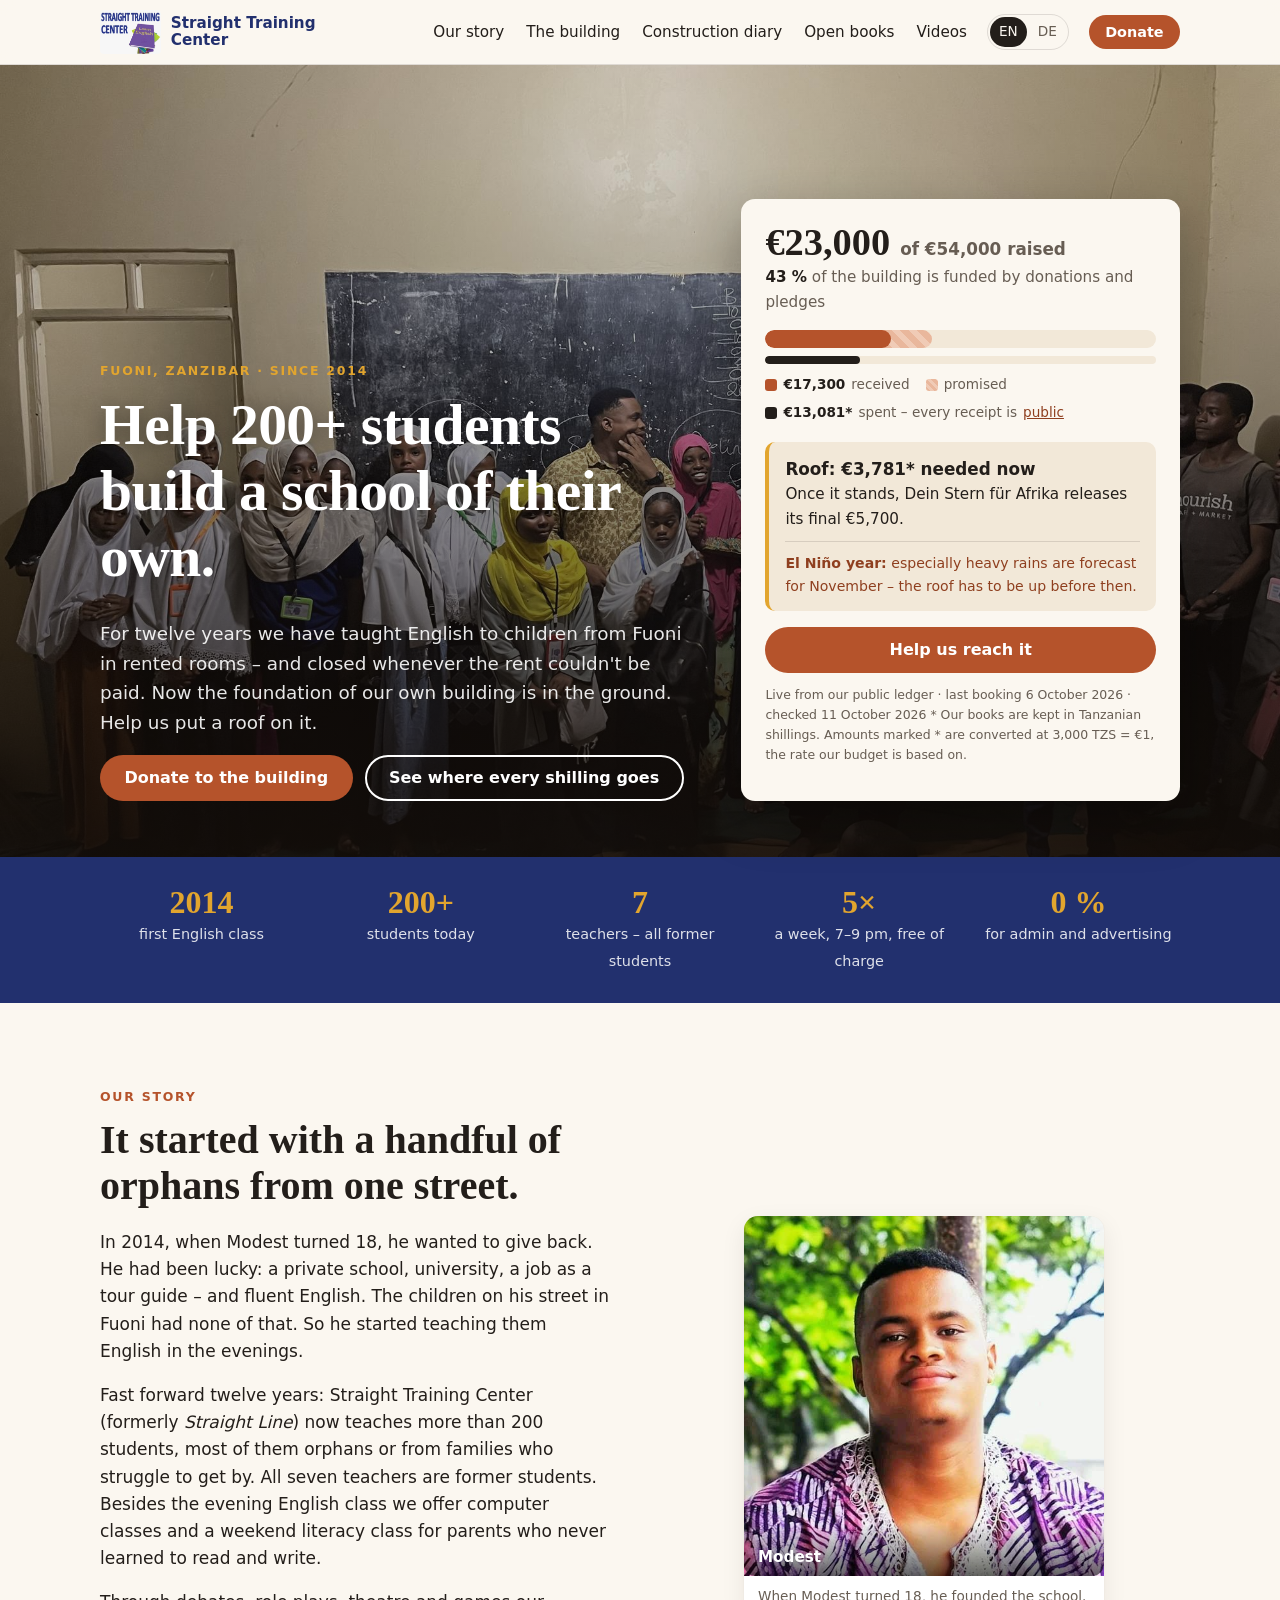
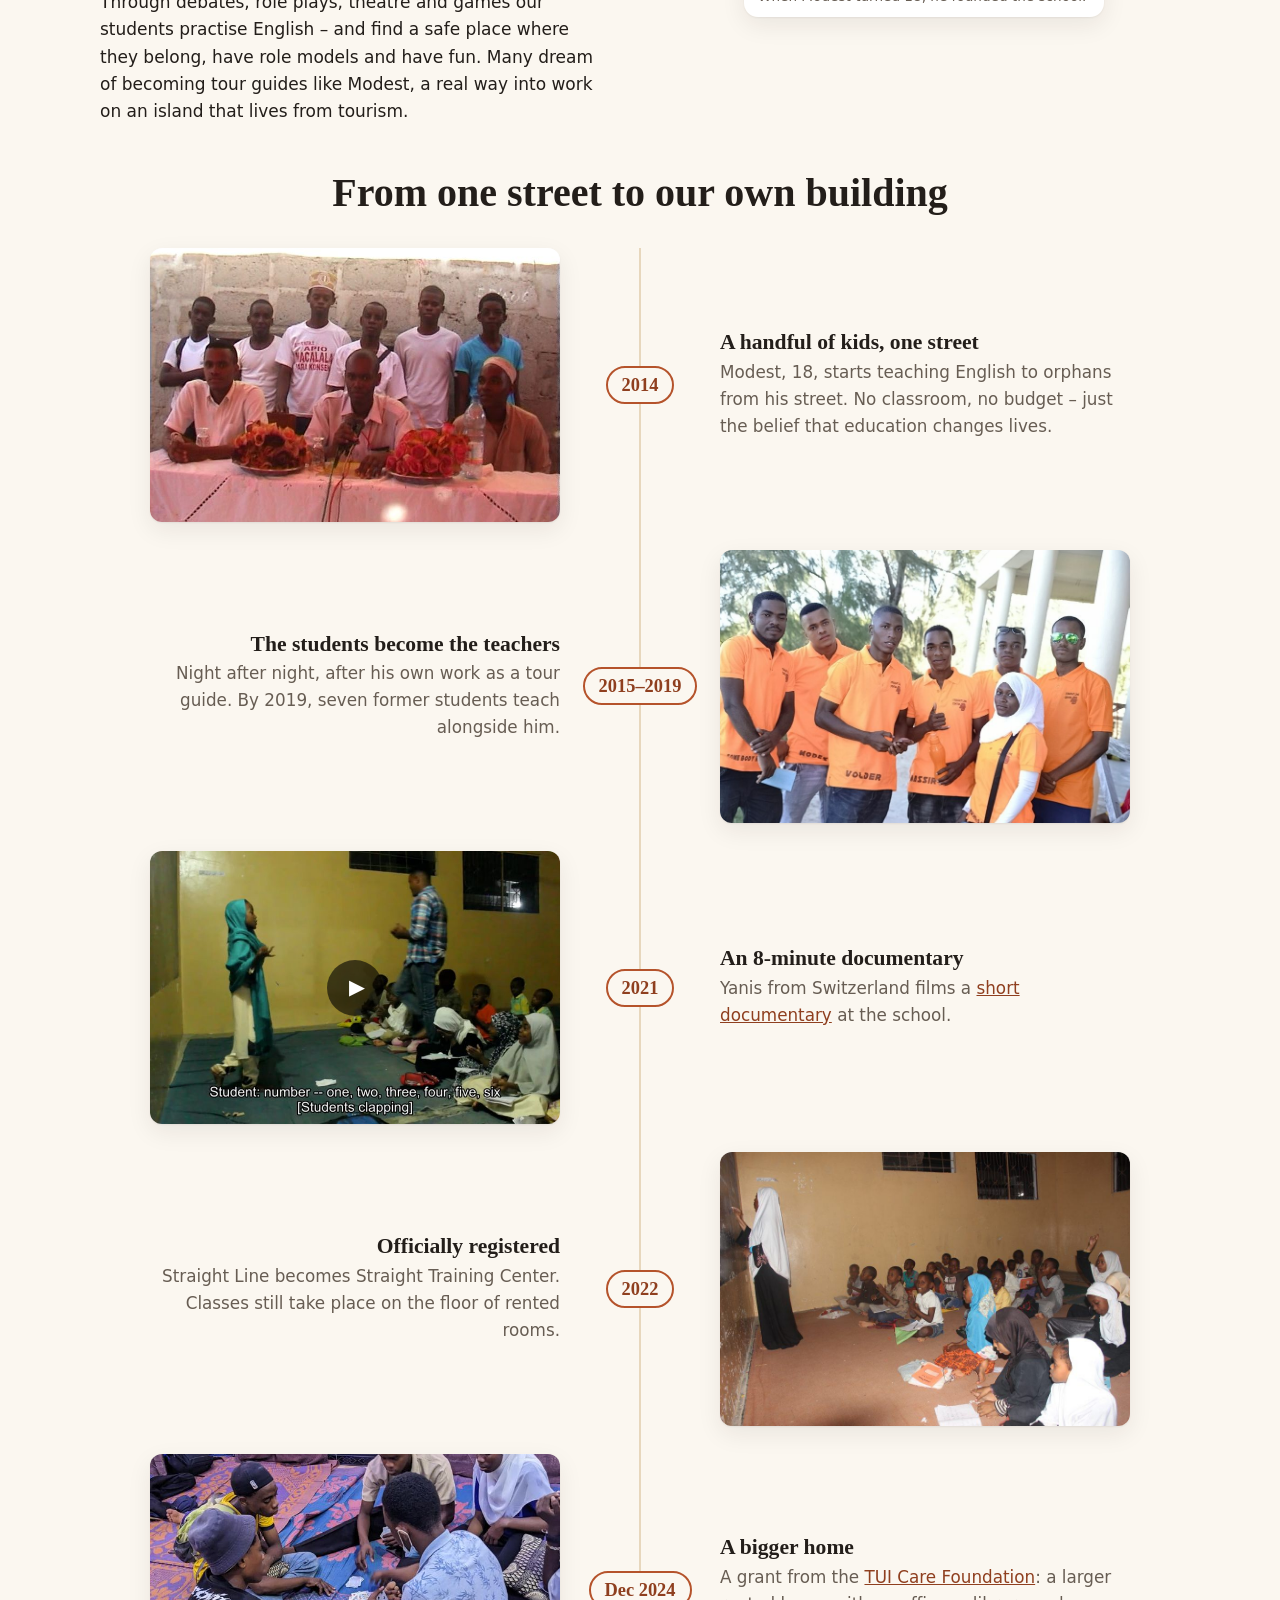
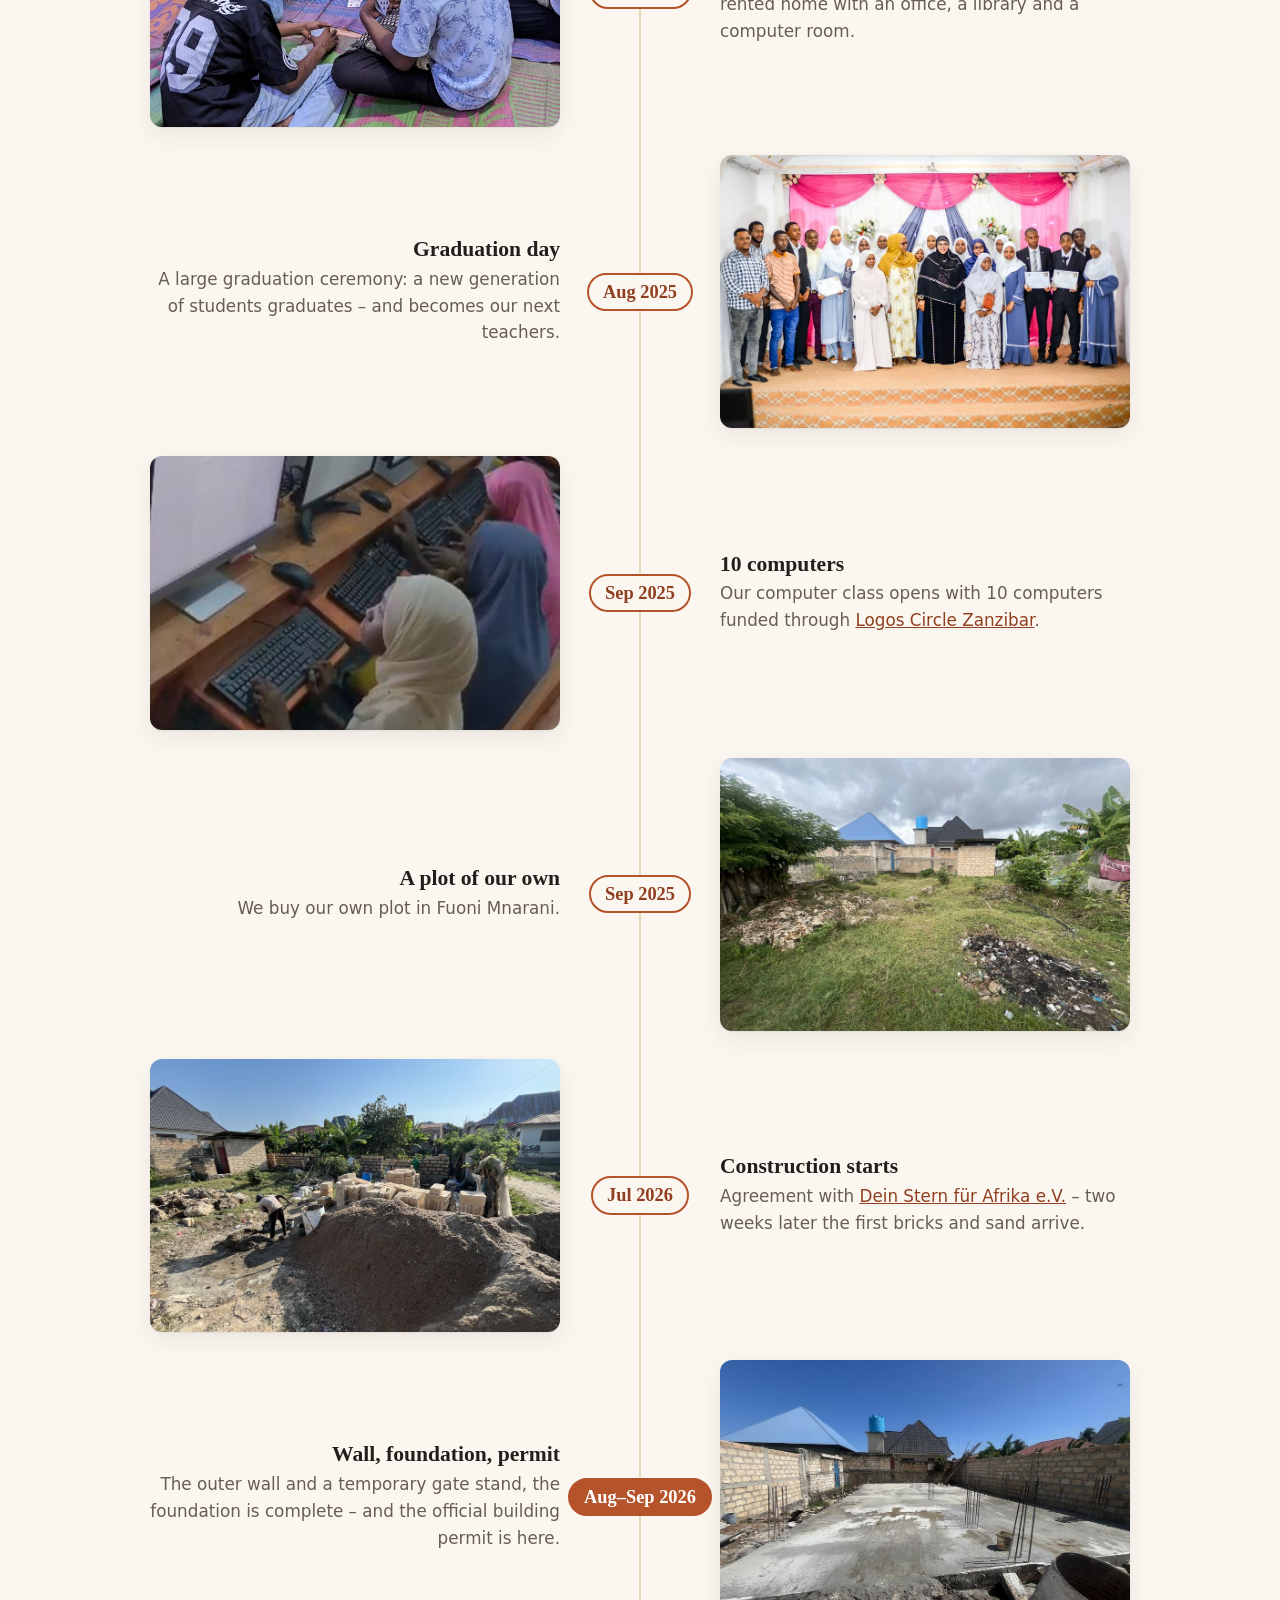
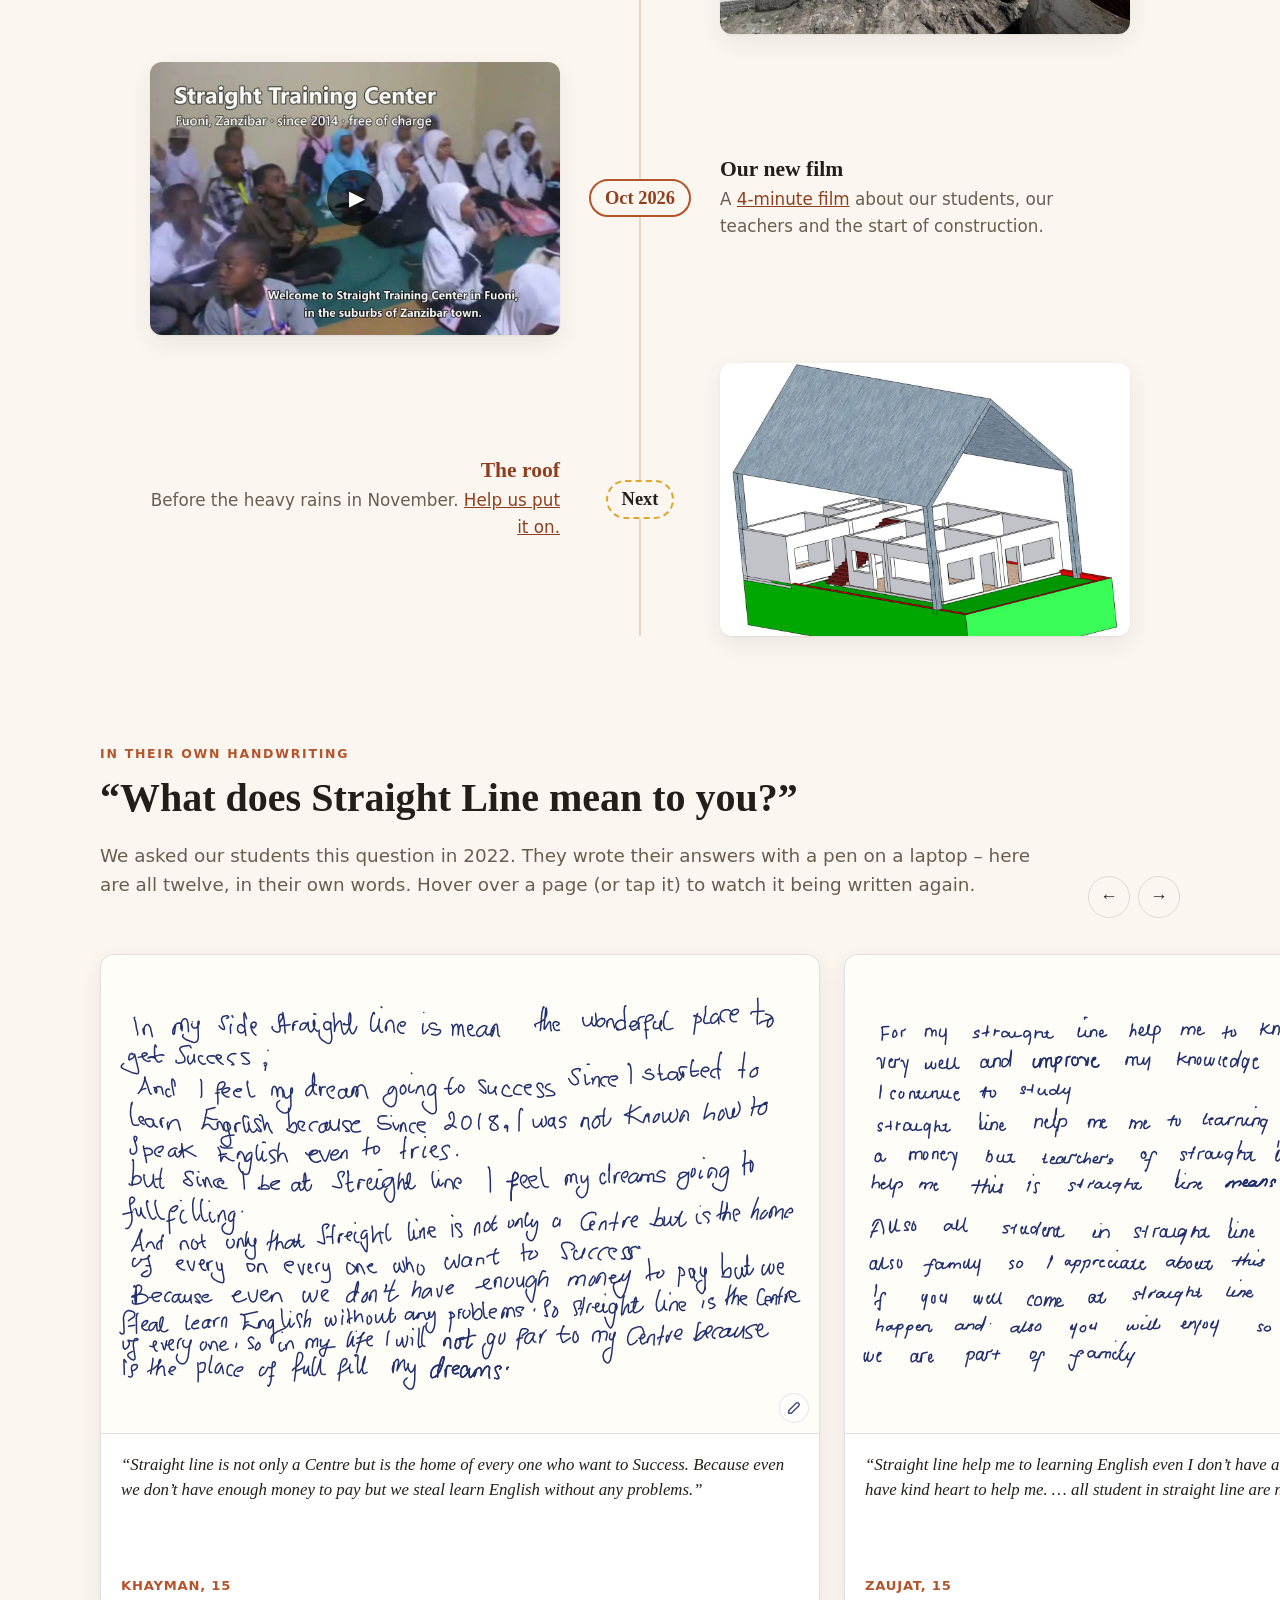
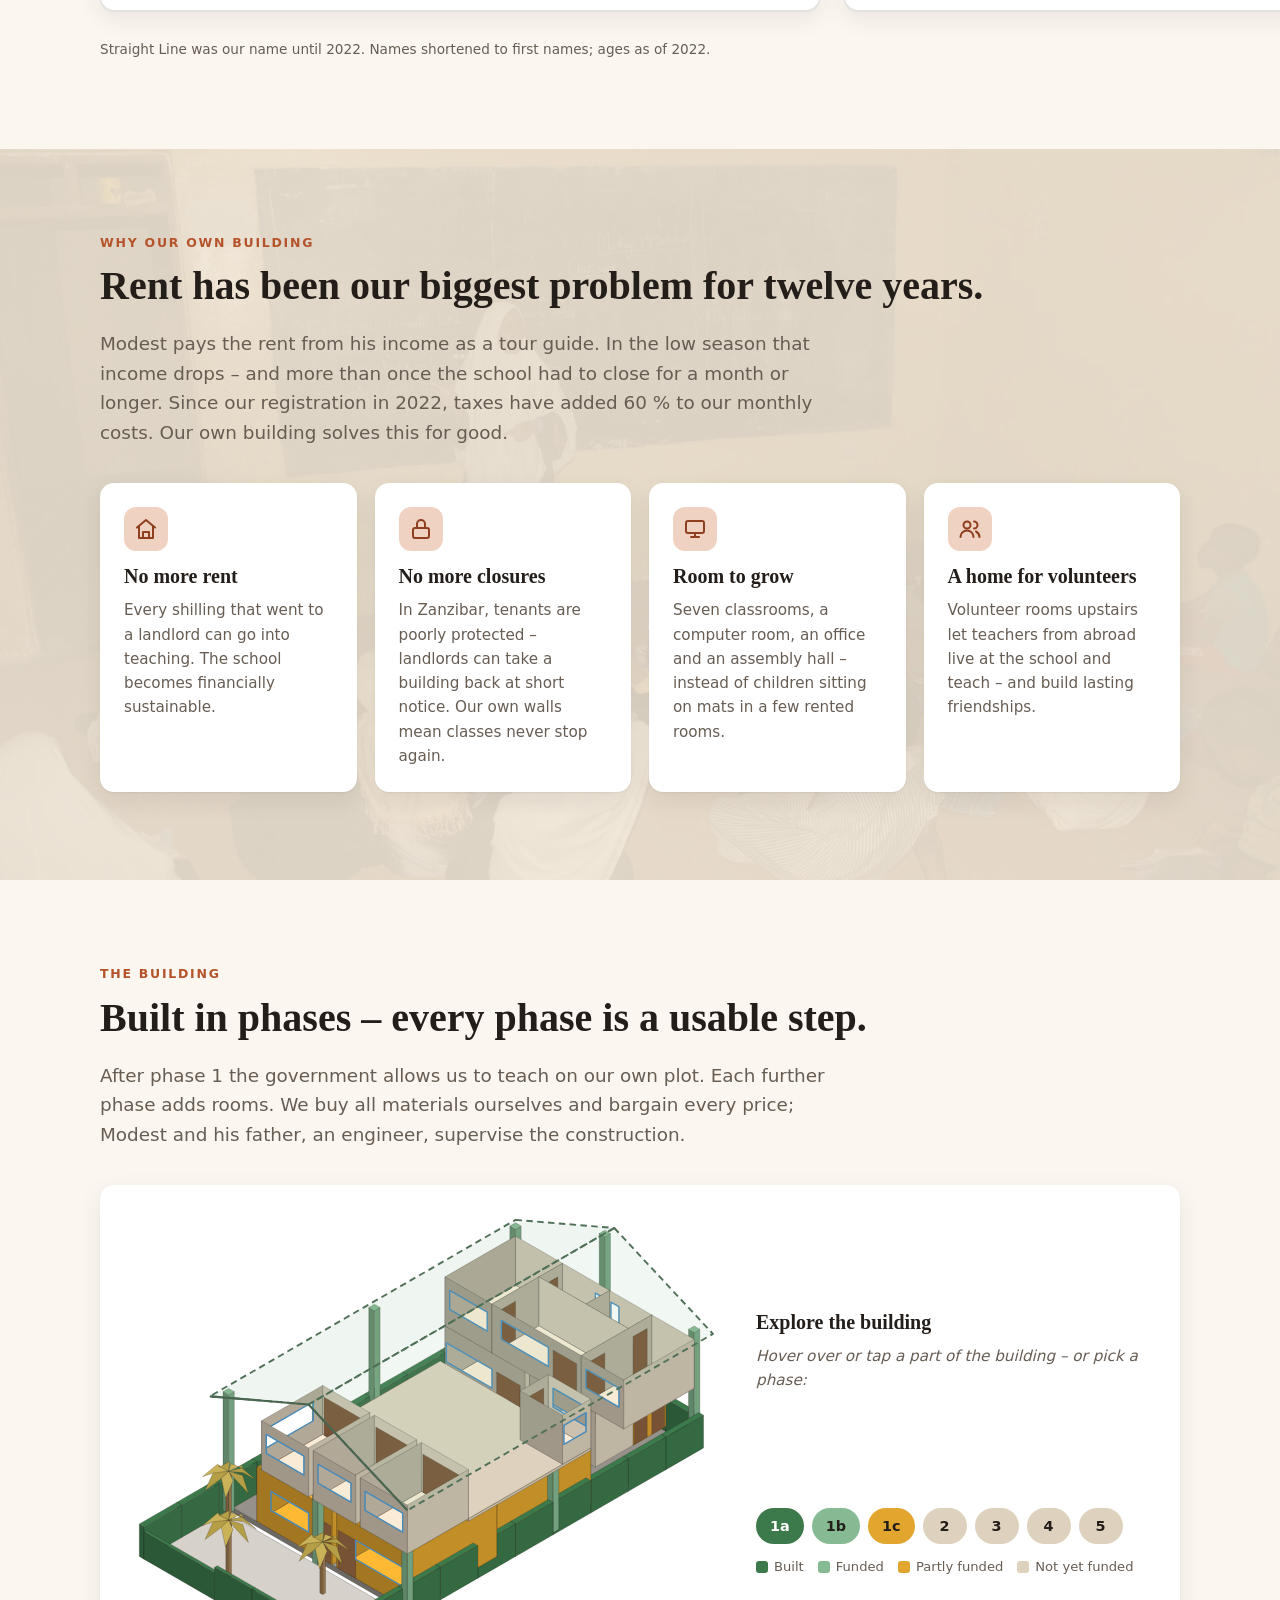
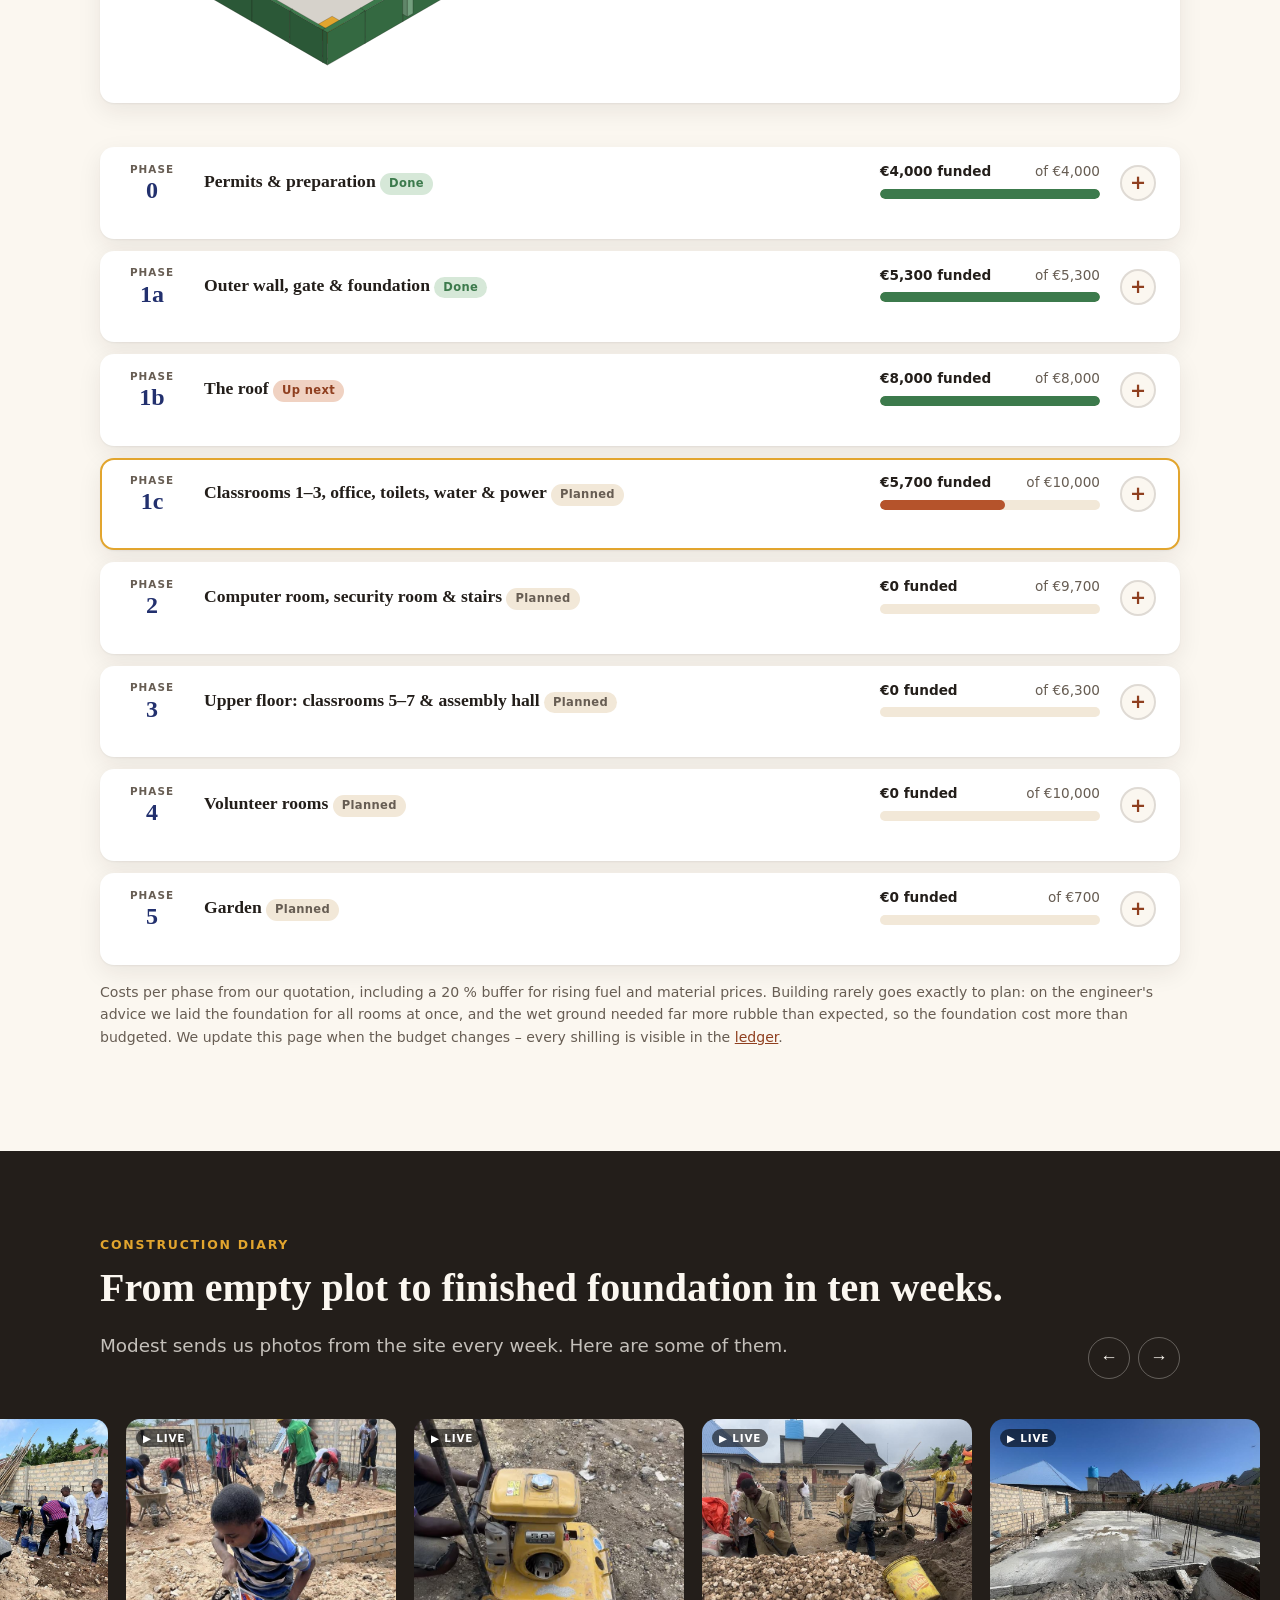
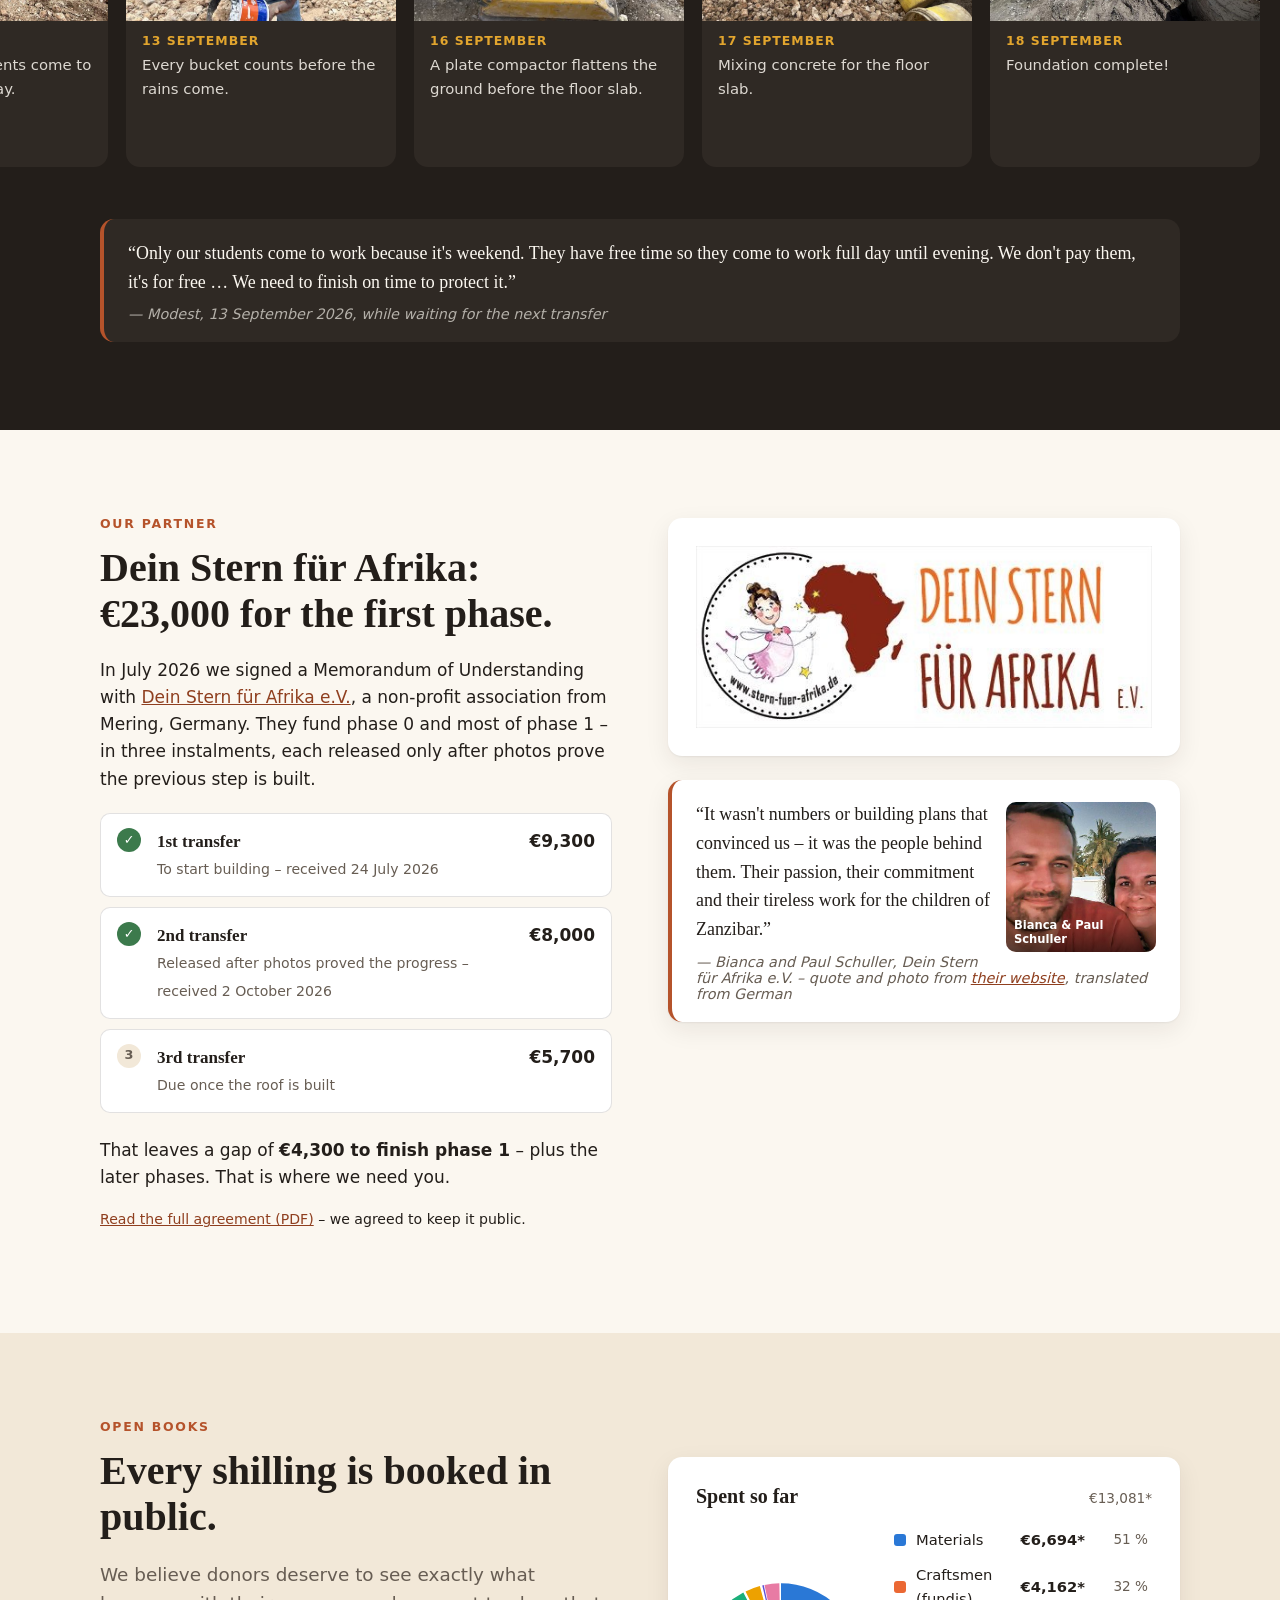
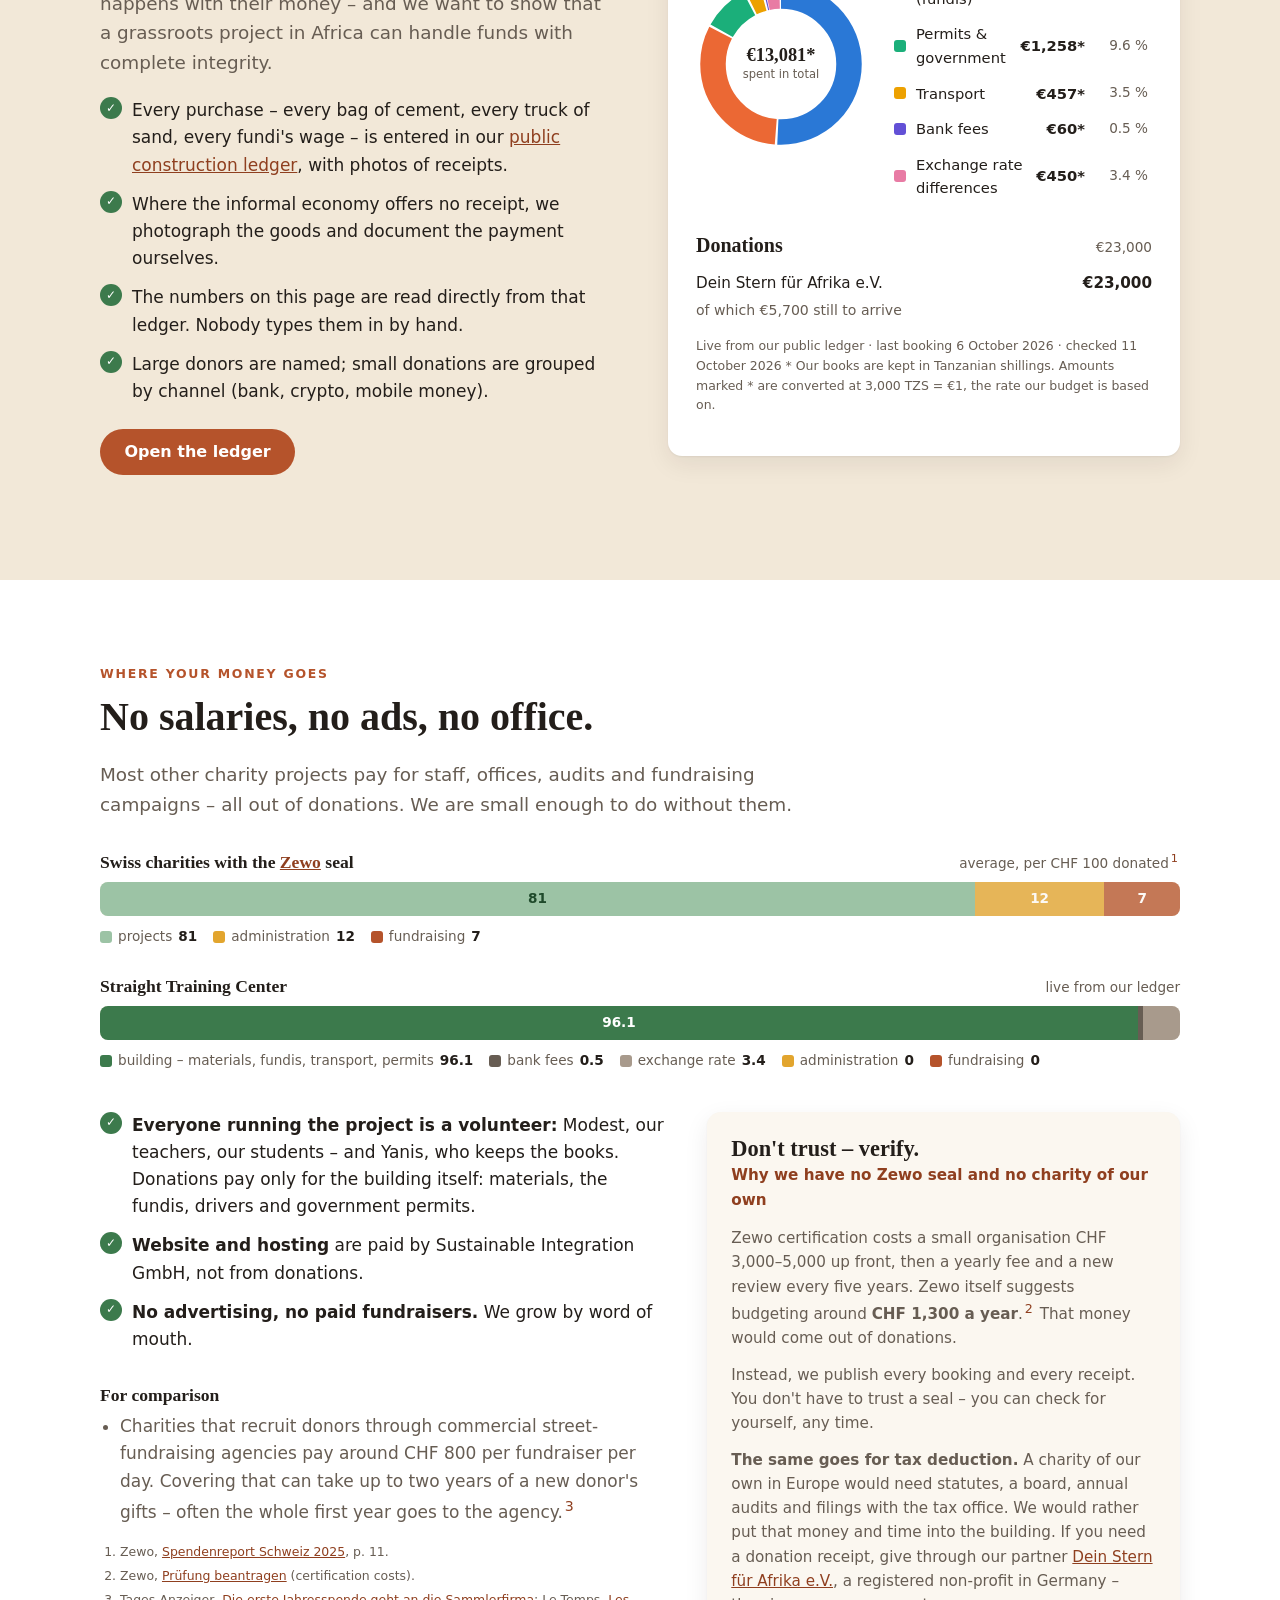
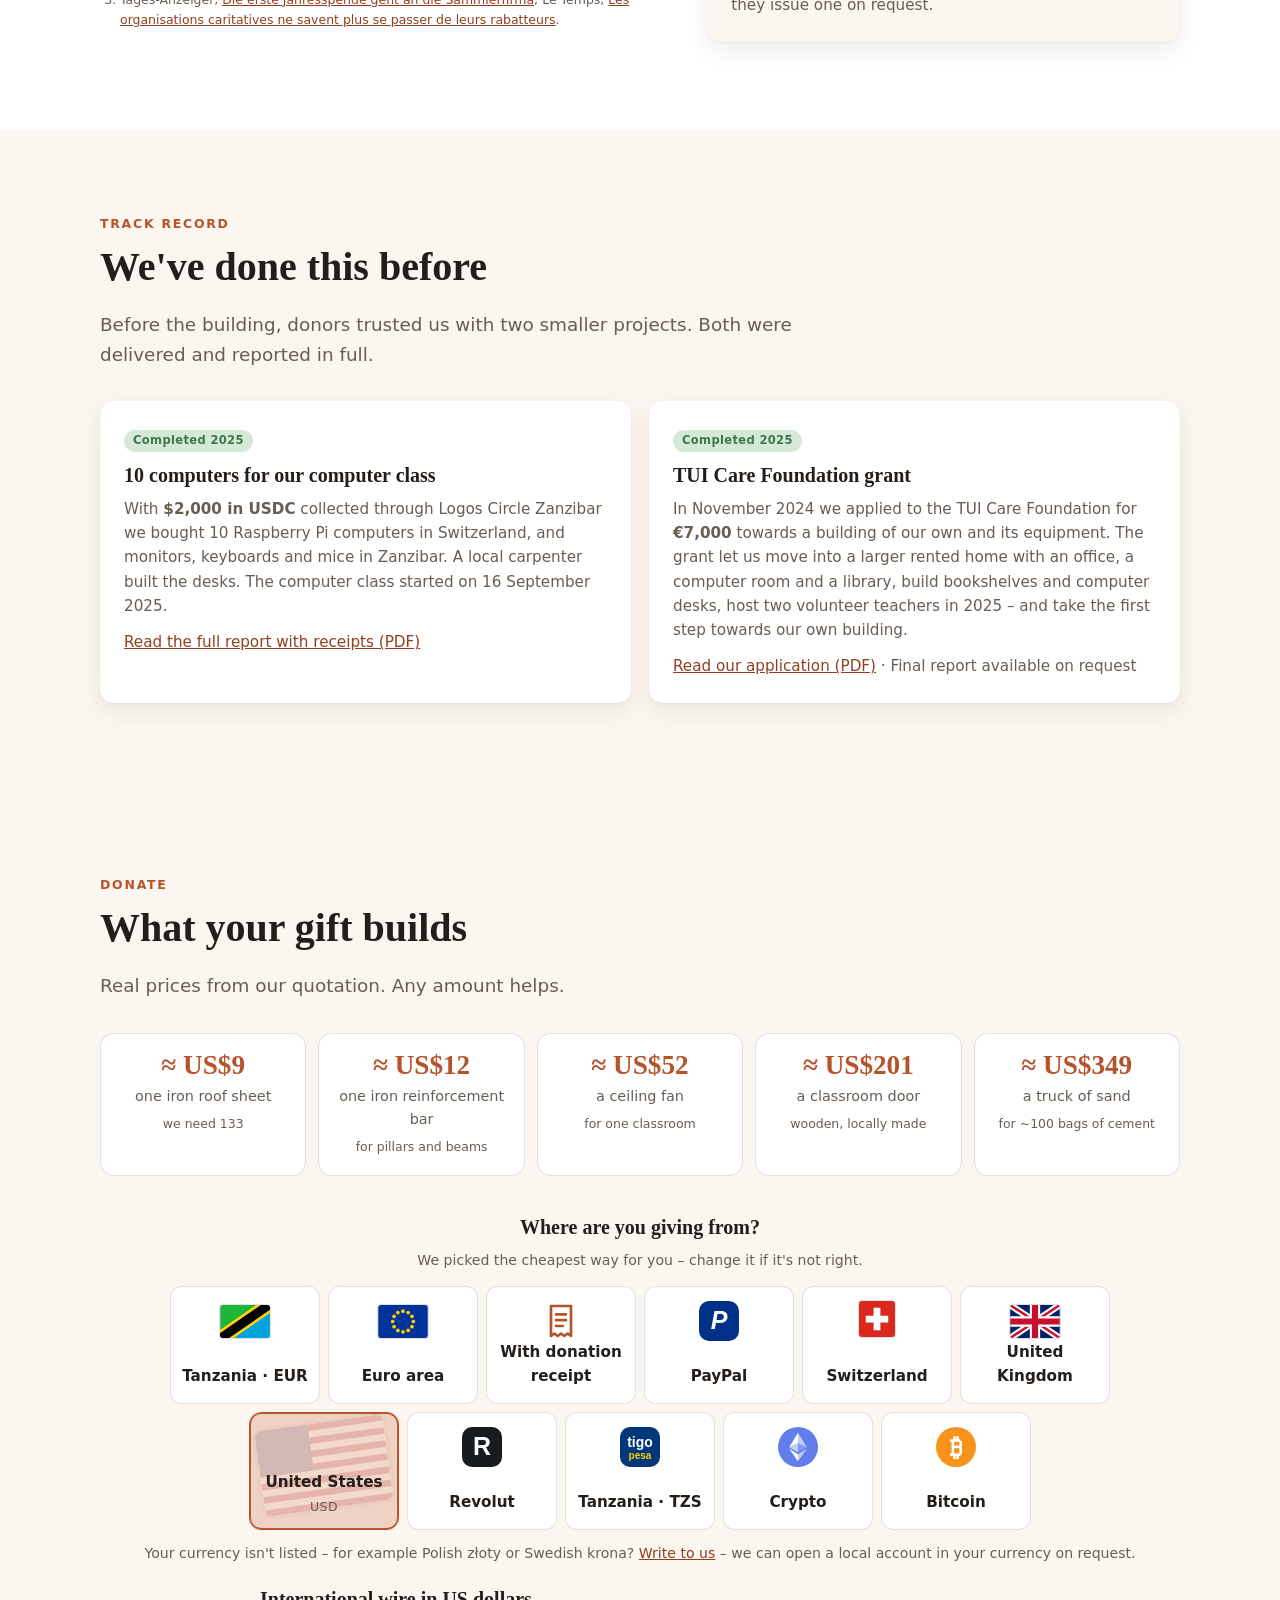
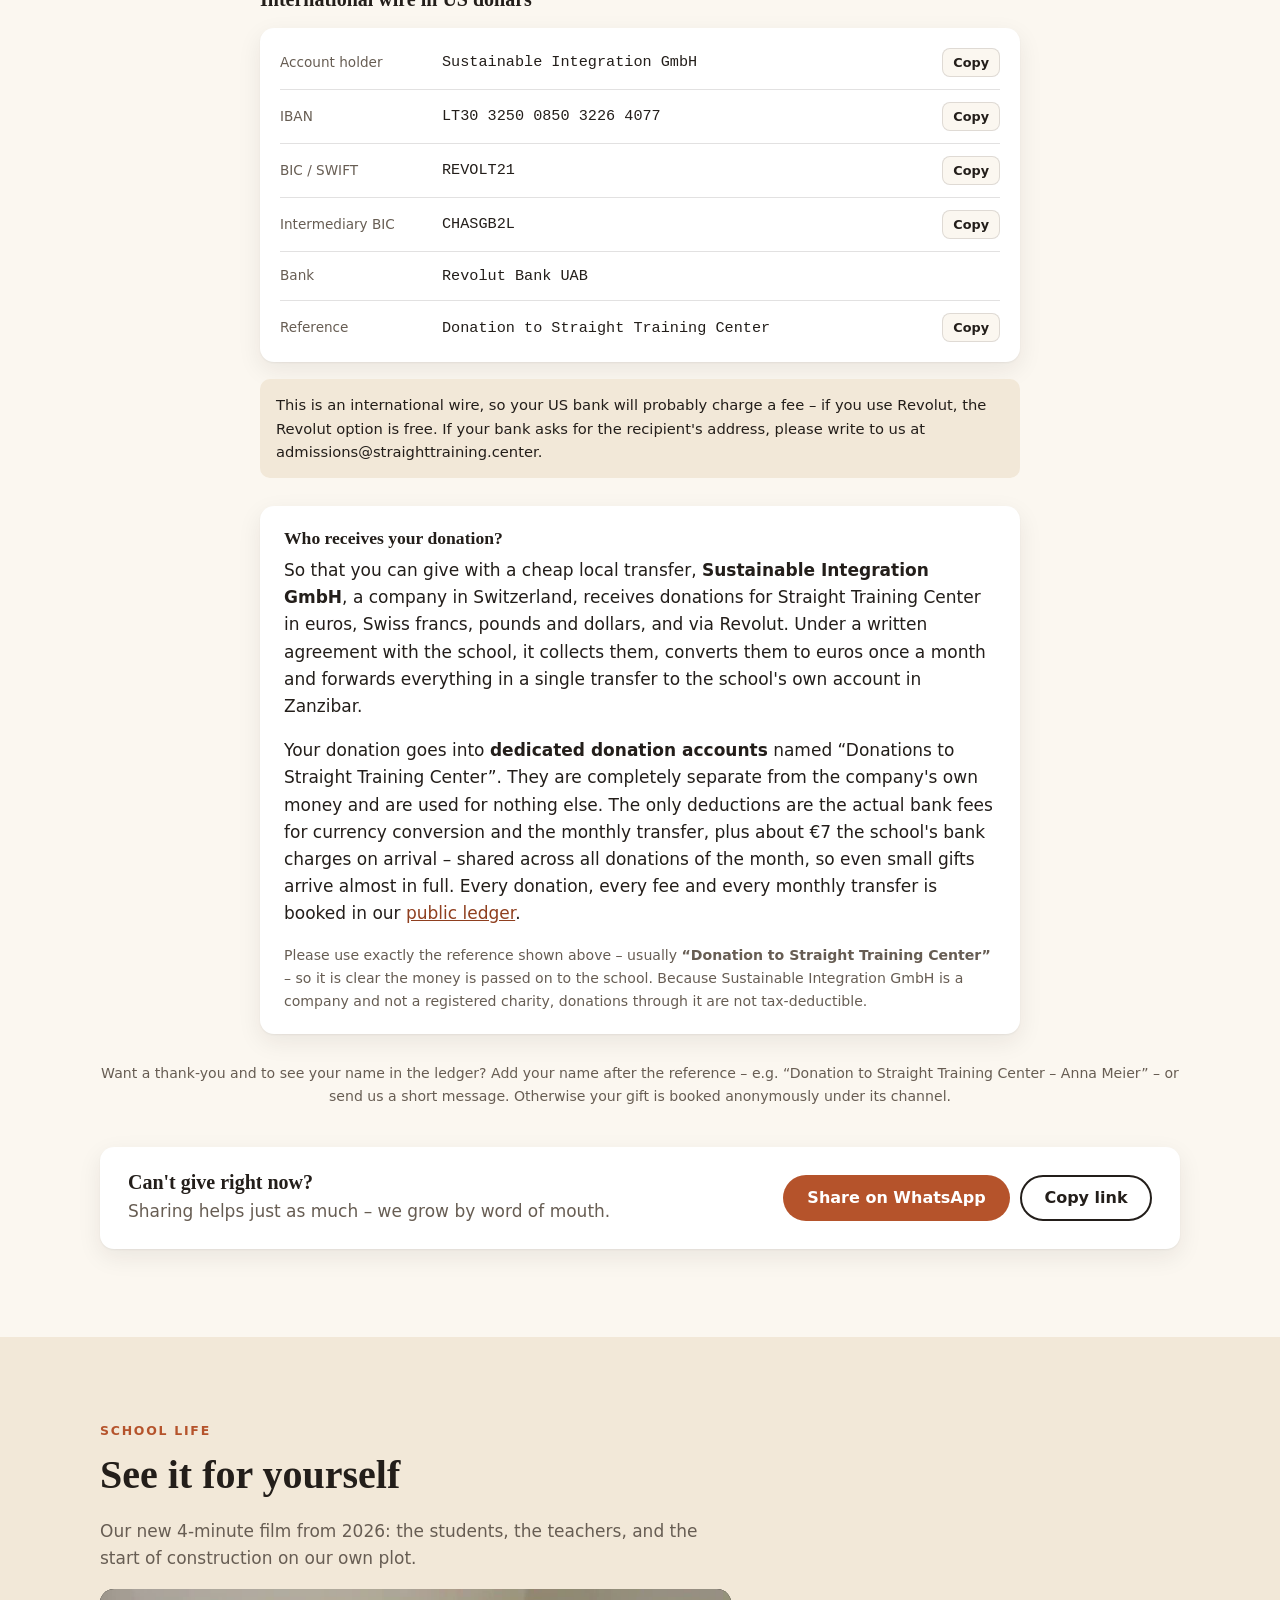
==== commit fdafde8b: "Spending shown as an interactive donut chart; menu links land exactly below the header; film thumbna" ====
--- a/index.html
+++ b/index.html
@@ -19,7 +19,7 @@
   <link rel="alternate" hreflang="de" href="https://donate.straighttraining.center/de/">
   <link rel="alternate" hreflang="x-default" href="https://donate.straighttraining.center/">
   <link rel="icon" href="assets/img/logos/stc.jpg">
-  <link rel="stylesheet" href="assets/css/style.css?v=20261019d">
+  <link rel="stylesheet" href="assets/css/style.css?v=20261019e">
 </head>
 <body>
 
@@ -31,7 +31,7 @@
       <a href="#building">The building</a>
       <a href="#diary">Construction diary</a>
       <a href="#transparency">Open books</a>
-      <a href="#documentary">Videos</a>
+      <a href="#life">Videos</a>
     </nav>
     <div class="lang" aria-label="Language"><span aria-current="true">EN</span><a href="de/" hreflang="de" lang="de">DE</a></div>
     <a class="btn btn-primary btn-small" href="#donate">Donate</a>
@@ -111,7 +111,7 @@
       <li class="tl-item side-b has-photo minor"><span class="tl-year">Sep 2025</span><div class="tl-text"><h3>A plot of our own</h3><p>We buy our own plot in Fuoni Mnarani.</p></div><figure class="tl-photo"><img src="assets/img/photos/tl-plot.jpg" alt="Our plot in Fuoni Mnarani before construction" loading="lazy"></figure></li>
       <li class="tl-item side-a has-photo"><span class="tl-year">Jul 2026</span><div class="tl-text"><h3>Construction starts</h3><p>Agreement with <a href="#partner">Dein Stern für Afrika e.V.</a> – two weeks later the first bricks and sand arrive.</p></div><figure class="tl-photo"><img src="assets/img/photos/tl-first-day.jpg" alt="The first day of construction: bricks and sand on the plot" loading="lazy"></figure></li>
       <li class="tl-item side-b has-photo now"><span class="tl-year">Aug–Sep 2026</span><div class="tl-text"><h3>Wall, foundation, permit</h3><p>The outer wall and a temporary gate stand, the foundation is complete – and the official building permit is here.</p></div><figure class="tl-photo"><img src="assets/img/photos/d-2026-09-18-foundation-complete.jpg" alt="The finished concrete foundation" loading="lazy"></figure></li>
-      <li class="tl-item side-a has-photo video"><span class="tl-year">Oct 2026</span><div class="tl-text"><h3>Our new film</h3><p>A <a href="#documentary">4-minute film</a> about our students, our teachers and the start of construction.</p></div><a class="tl-photo tl-video" href="#documentary" aria-label="Watch the film"><img src="assets/video/stc-film-en-poster.jpg" alt="Opening frame of the film" loading="lazy"><span class="tl-play" aria-hidden="true">▶</span></a></li>
+      <li class="tl-item side-a has-photo video"><span class="tl-year">Oct 2026</span><div class="tl-text"><h3>Our new film</h3><p>A <a href="#life">4-minute film</a> about our students, our teachers and the start of construction.</p></div><a class="tl-photo tl-video" href="#life" aria-label="Watch the film"><img src="assets/video/stc-film-en-poster.jpg" alt="Opening frame of the film" loading="lazy" style="object-position:left center"><span class="tl-play" aria-hidden="true">▶</span></a></li>
       <li class="tl-item side-b has-photo next"><span class="tl-year">Next</span><div class="tl-text"><h3>The roof</h3><p>Before the heavy rains in November. <a href="#donate">Help us put it on.</a></p></div><figure class="tl-photo"><img src="assets/img/plan-phase1-roof.jpg" alt="3D drawing of phase 1: the ground floor under one large roof" loading="lazy"></figure></li>
     </ol>
   </div>
@@ -577,8 +577,8 @@
   </div>
 </footer>
 
-<script src="assets/js/main.js?v=20261019d" defer></script>
-<script src="assets/js/donate.js?v=20261019d" defer></script>
-<script src="assets/js/model.js?v=20261019d" defer></script>
+<script src="assets/js/main.js?v=20261019e" defer></script>
+<script src="assets/js/donate.js?v=20261019e" defer></script>
+<script src="assets/js/model.js?v=20261019e" defer></script>
 </body>
 </html>
--- a/assets/css/style.css
+++ b/assets/css/style.css
@@ -23,7 +23,7 @@
 }
 
 * { box-sizing: border-box; }
-html { scroll-behavior: smooth; scroll-padding-top: 72px; }
+html { scroll-behavior: smooth; scroll-padding-top: 65px; }
 body {
   margin: 0;
   background: var(--paper);
@@ -228,6 +228,21 @@
 .cat-row { display: grid; grid-template-columns: 1fr auto; gap: 4px 12px; margin: 14px 0; font-size: .95rem; }
 .cat-row .bar { grid-column: 1 / -1; height: 8px; margin: 0; }
 .cat-row .bar i { background: var(--navy); }
+.spend { display: grid; grid-template-columns: 170px 1fr; gap: 24px; align-items: center; margin: 14px 0 6px; }
+.donut { position: relative; width: 170px; aspect-ratio: 1; }
+.donut svg { display: block; width: 100%; height: 100%; }
+.donut .seg { fill: none; stroke-width: 30; cursor: pointer; transition: opacity .2s, stroke-width .2s; }
+.donut .seg:hover { stroke-width: 36; }
+.donut-center { position: absolute; inset: 0; display: grid; place-content: center; text-align: center; pointer-events: none; padding: 0 38px; }
+.donut-center b { font: 700 1.15rem/1.1 var(--serif); }
+.donut-center span { font-size: .72rem; color: var(--muted); line-height: 1.2; margin-top: 3px; }
+.spend-legend { list-style: none; margin: 0; padding: 0; font-size: .92rem; }
+.spend-legend li { display: grid; grid-template-columns: 12px 1fr auto 3.6em; gap: 10px; align-items: center; padding: 6px 4px; border-radius: 6px; cursor: default; transition: opacity .2s, background .2s; }
+.spend-legend li:hover, .spend-legend li:focus-visible { background: var(--sand); outline: none; }
+.spend-legend i { width: 12px; height: 12px; border-radius: 3px; }
+.spend-legend em { font-style: normal; color: var(--muted); text-align: right; font-size: .85rem; }
+.spend .dim { opacity: .3; }
+@media (max-width: 520px) { .spend { grid-template-columns: 1fr; justify-items: center; } .spend-legend { width: 100%; } }
 .checklist { list-style: none; padding: 0; margin: 20px 0 0; display: grid; gap: 12px; }
 .checklist li { padding-left: 32px; position: relative; }
 .checklist li::before { content: "✓"; position: absolute; left: 0; top: 0; width: 22px; height: 22px; border-radius: 50%; background: var(--green); color: var(--white); font-size: .75rem; display: grid; place-items: center; font-weight: 700; }
@@ -501,7 +516,7 @@
   a.logo-tile:hover::after { opacity: 1; }
 }
 a.logo-tile { position: relative; }
-html { scroll-padding-top: 90px; }
+html { scroll-padding-top: 65px; }
 
 /* Partner photo: rounded rectangle, big enough to see faces */
 .quote-with-photo { grid-template-columns: 1fr; gap: 14px; }
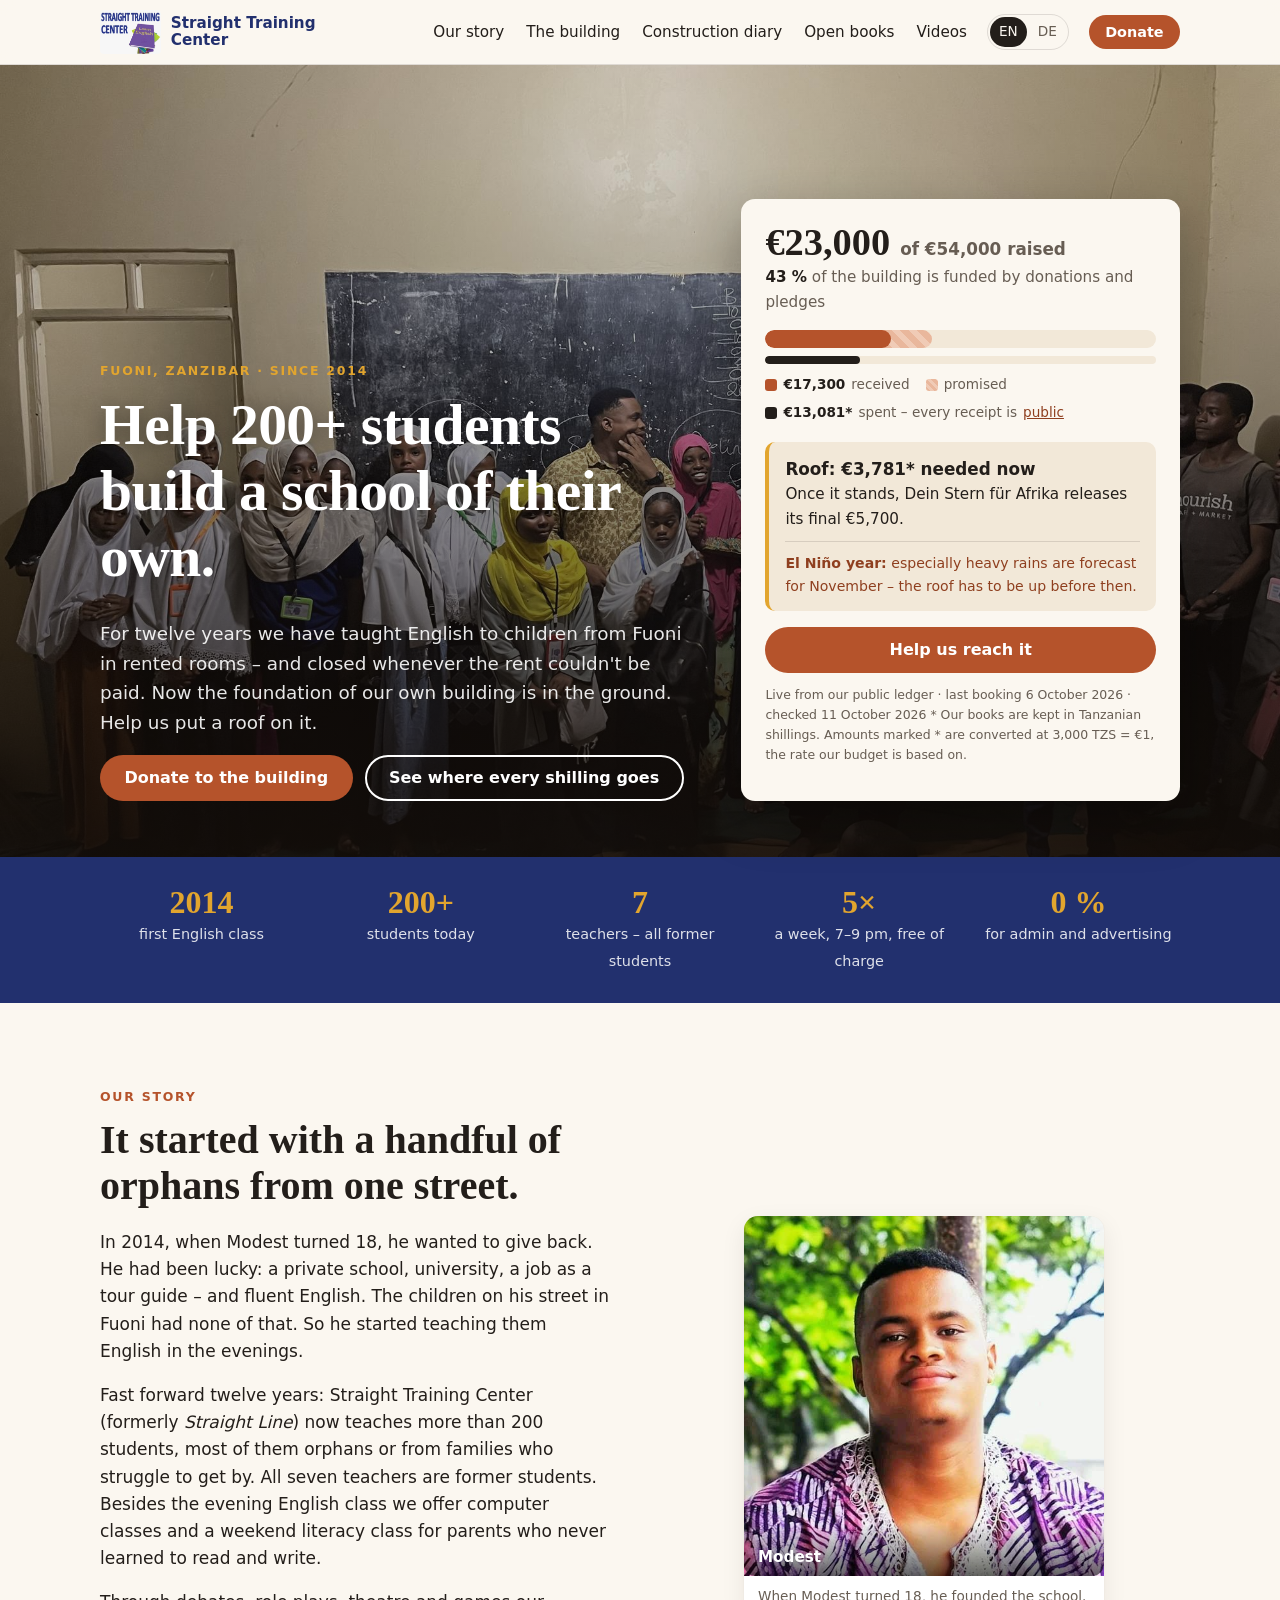
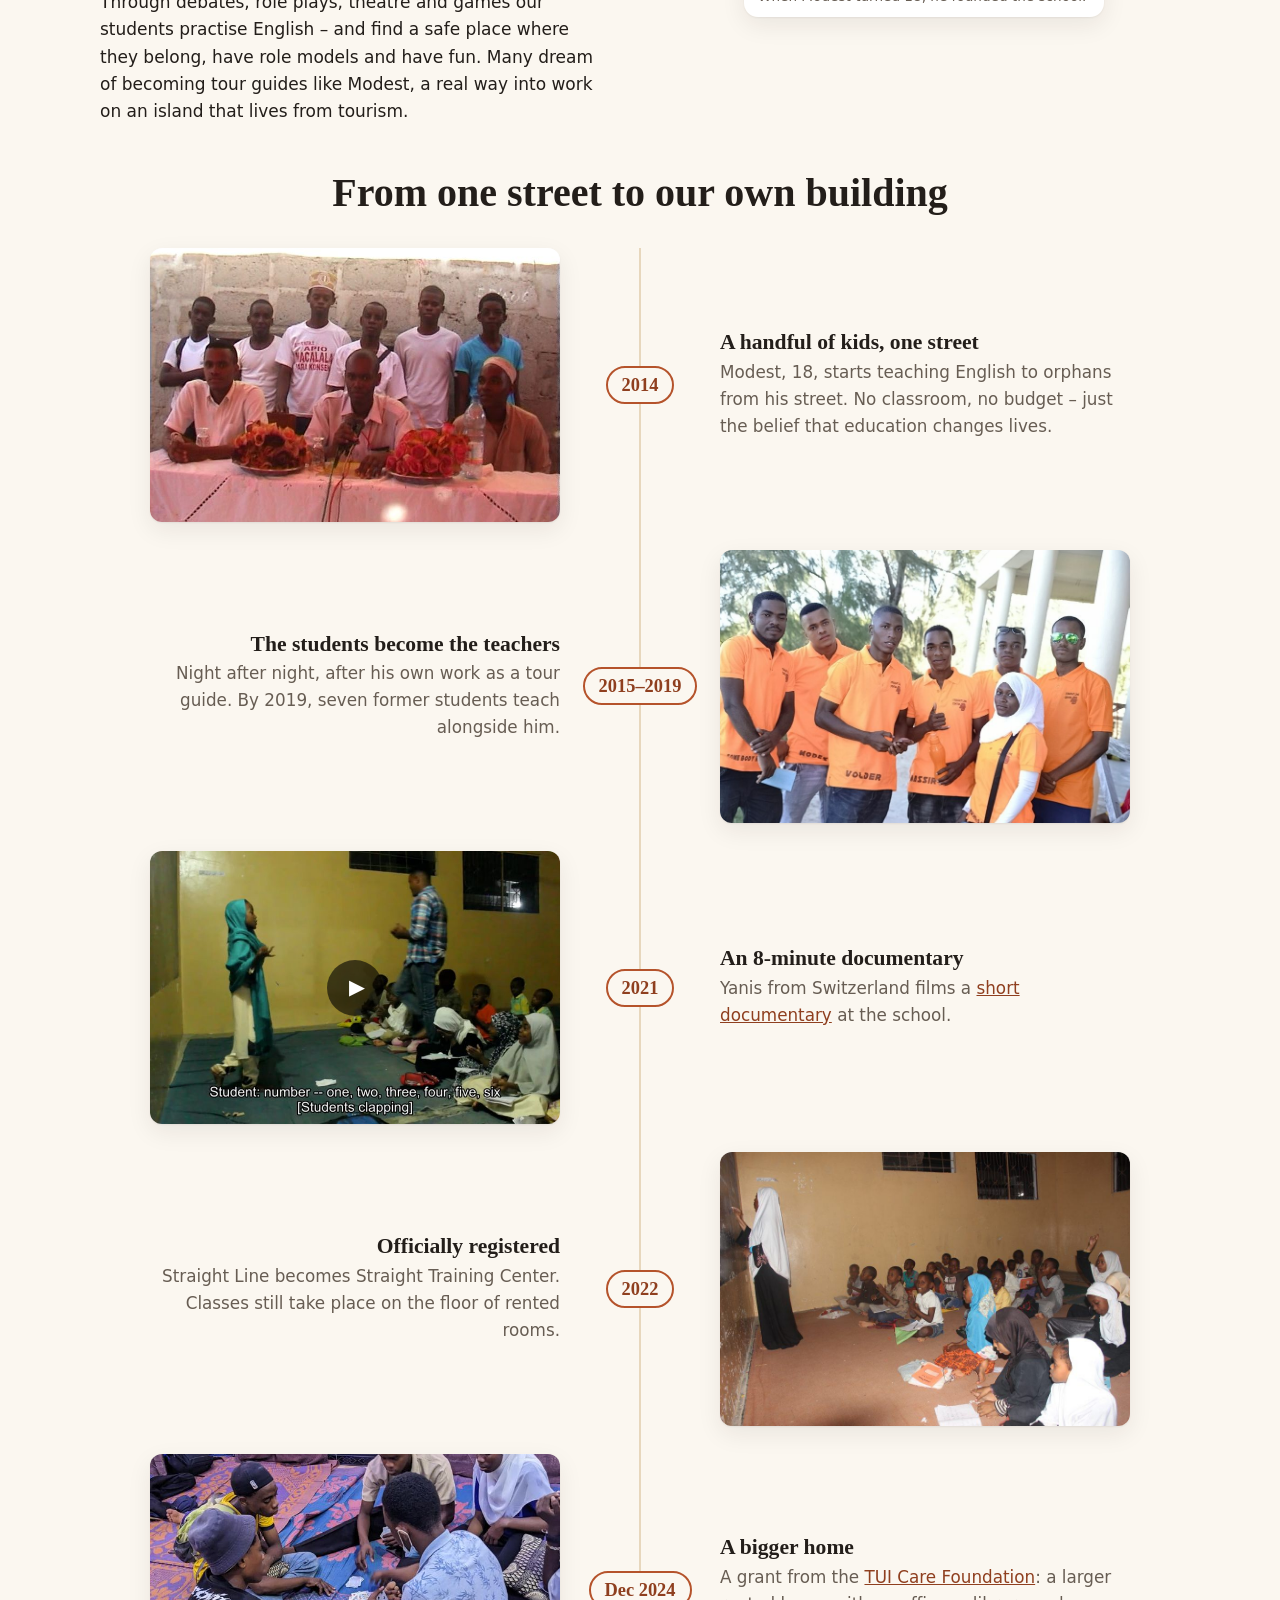
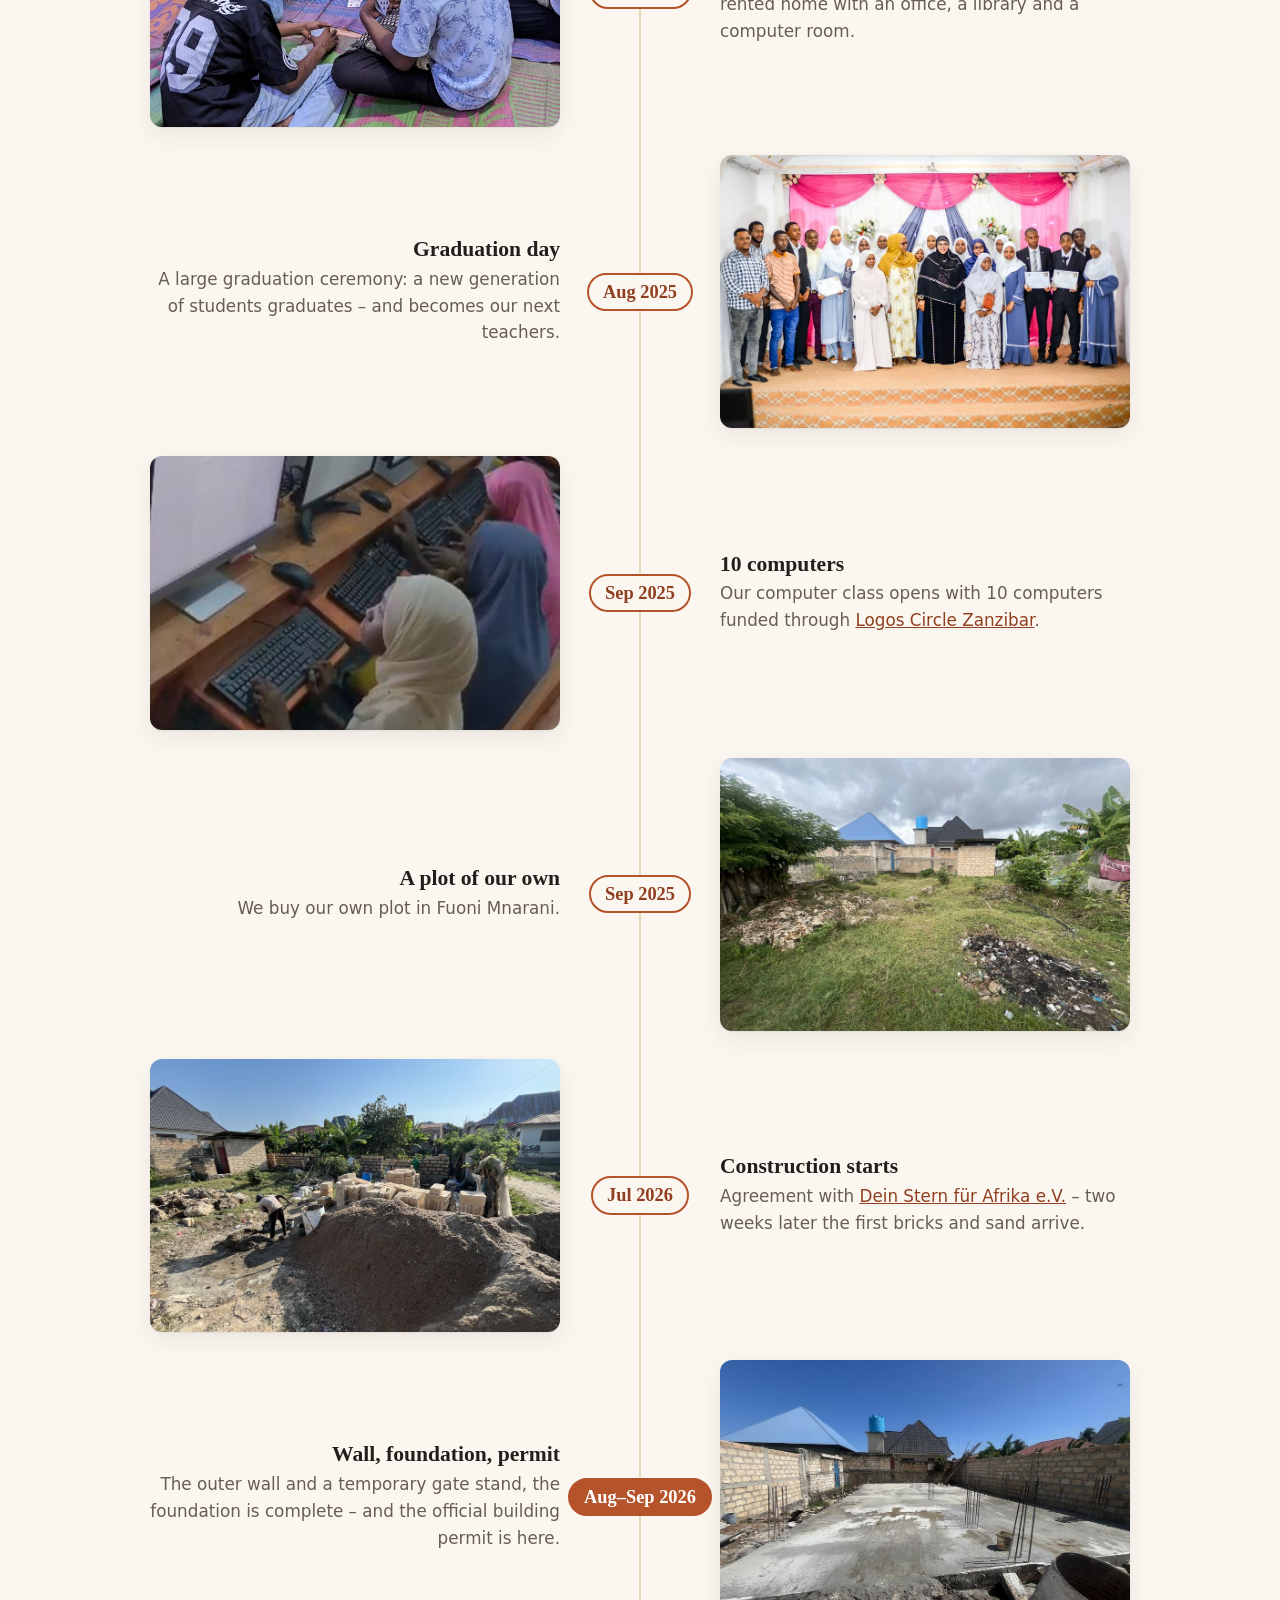
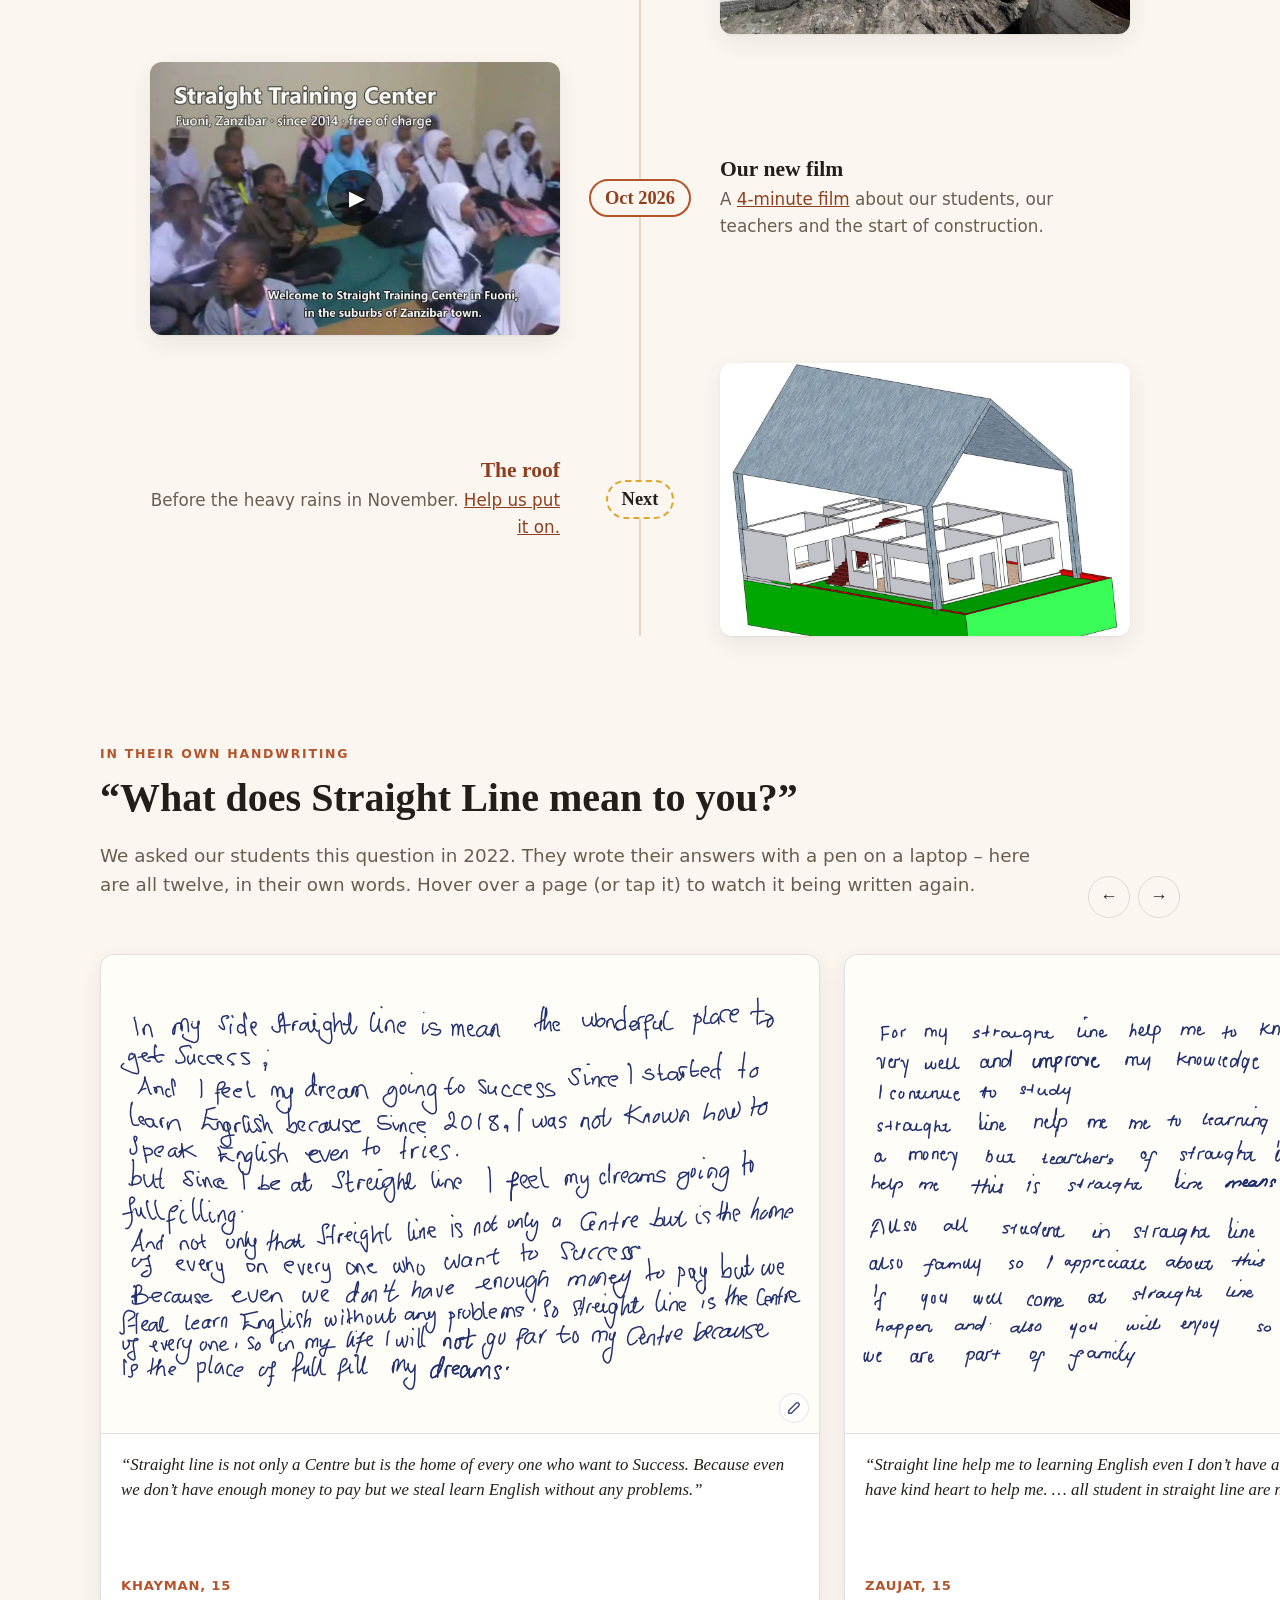
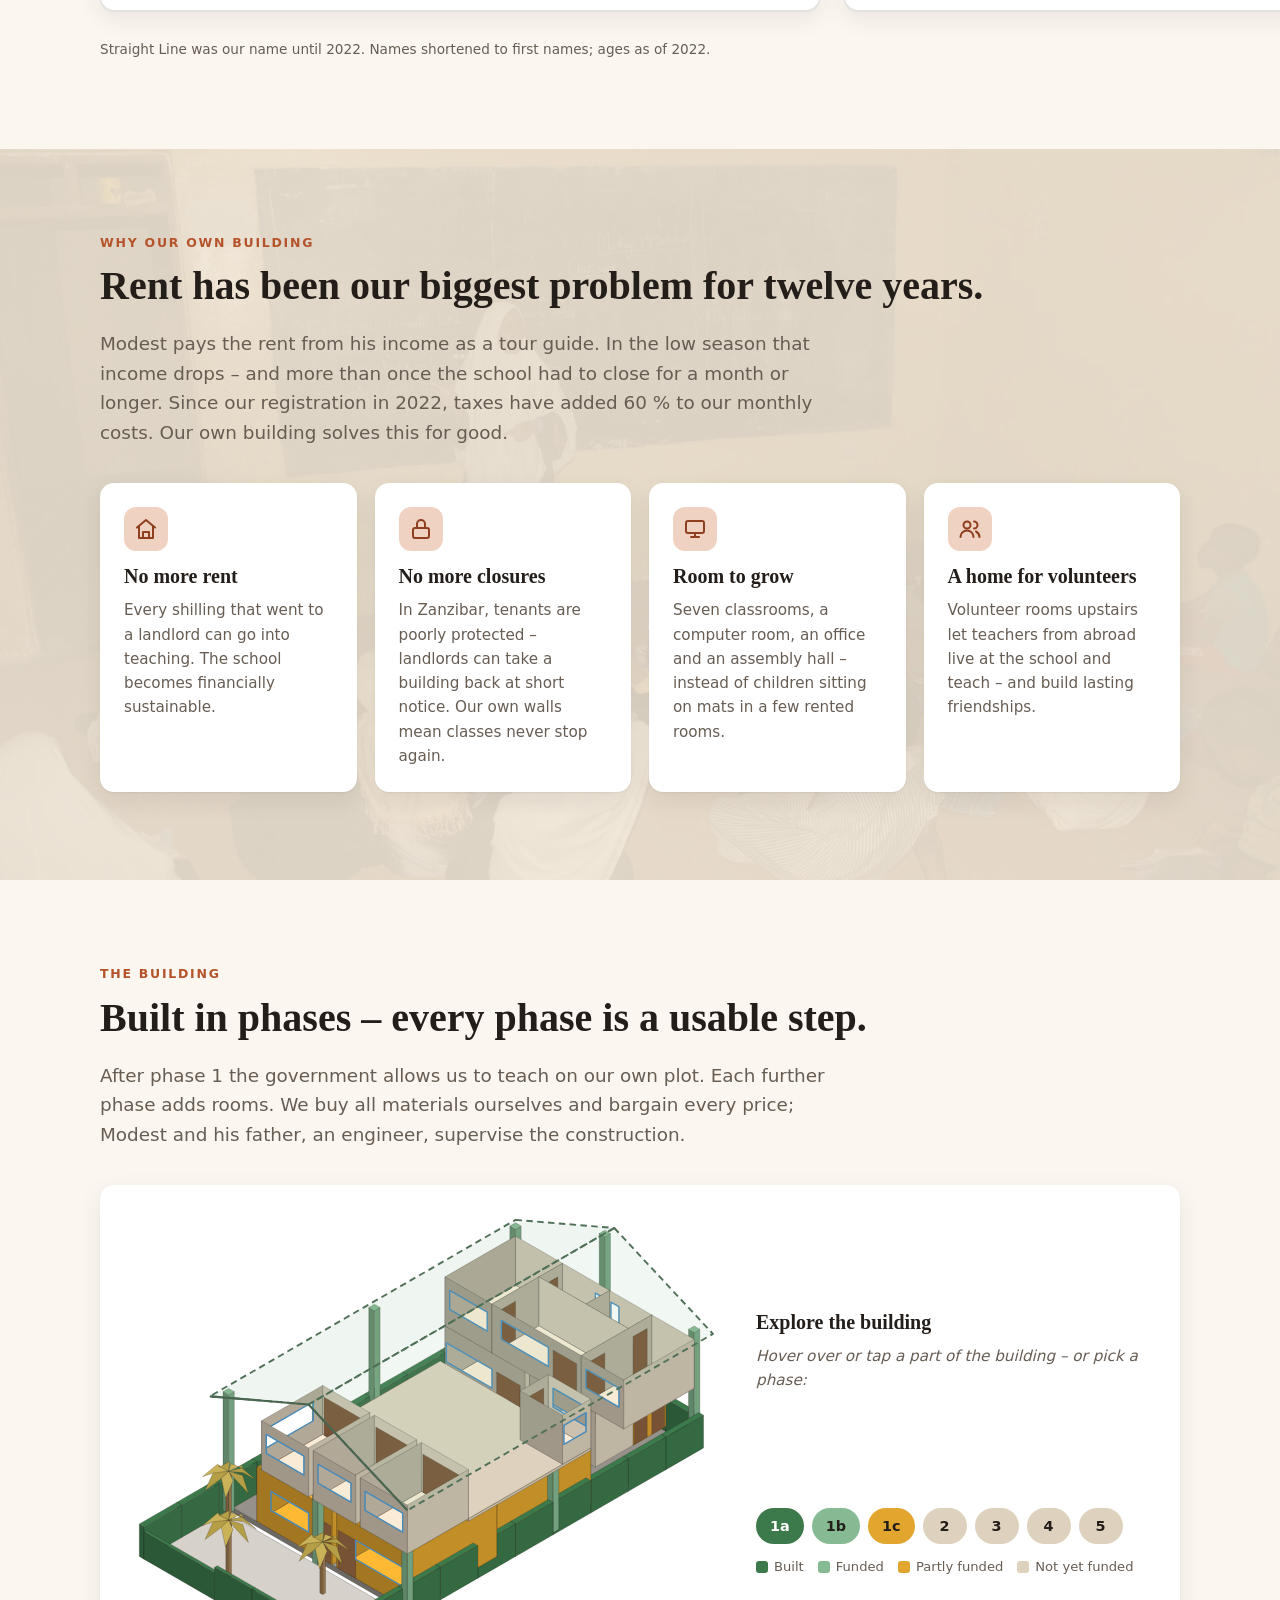
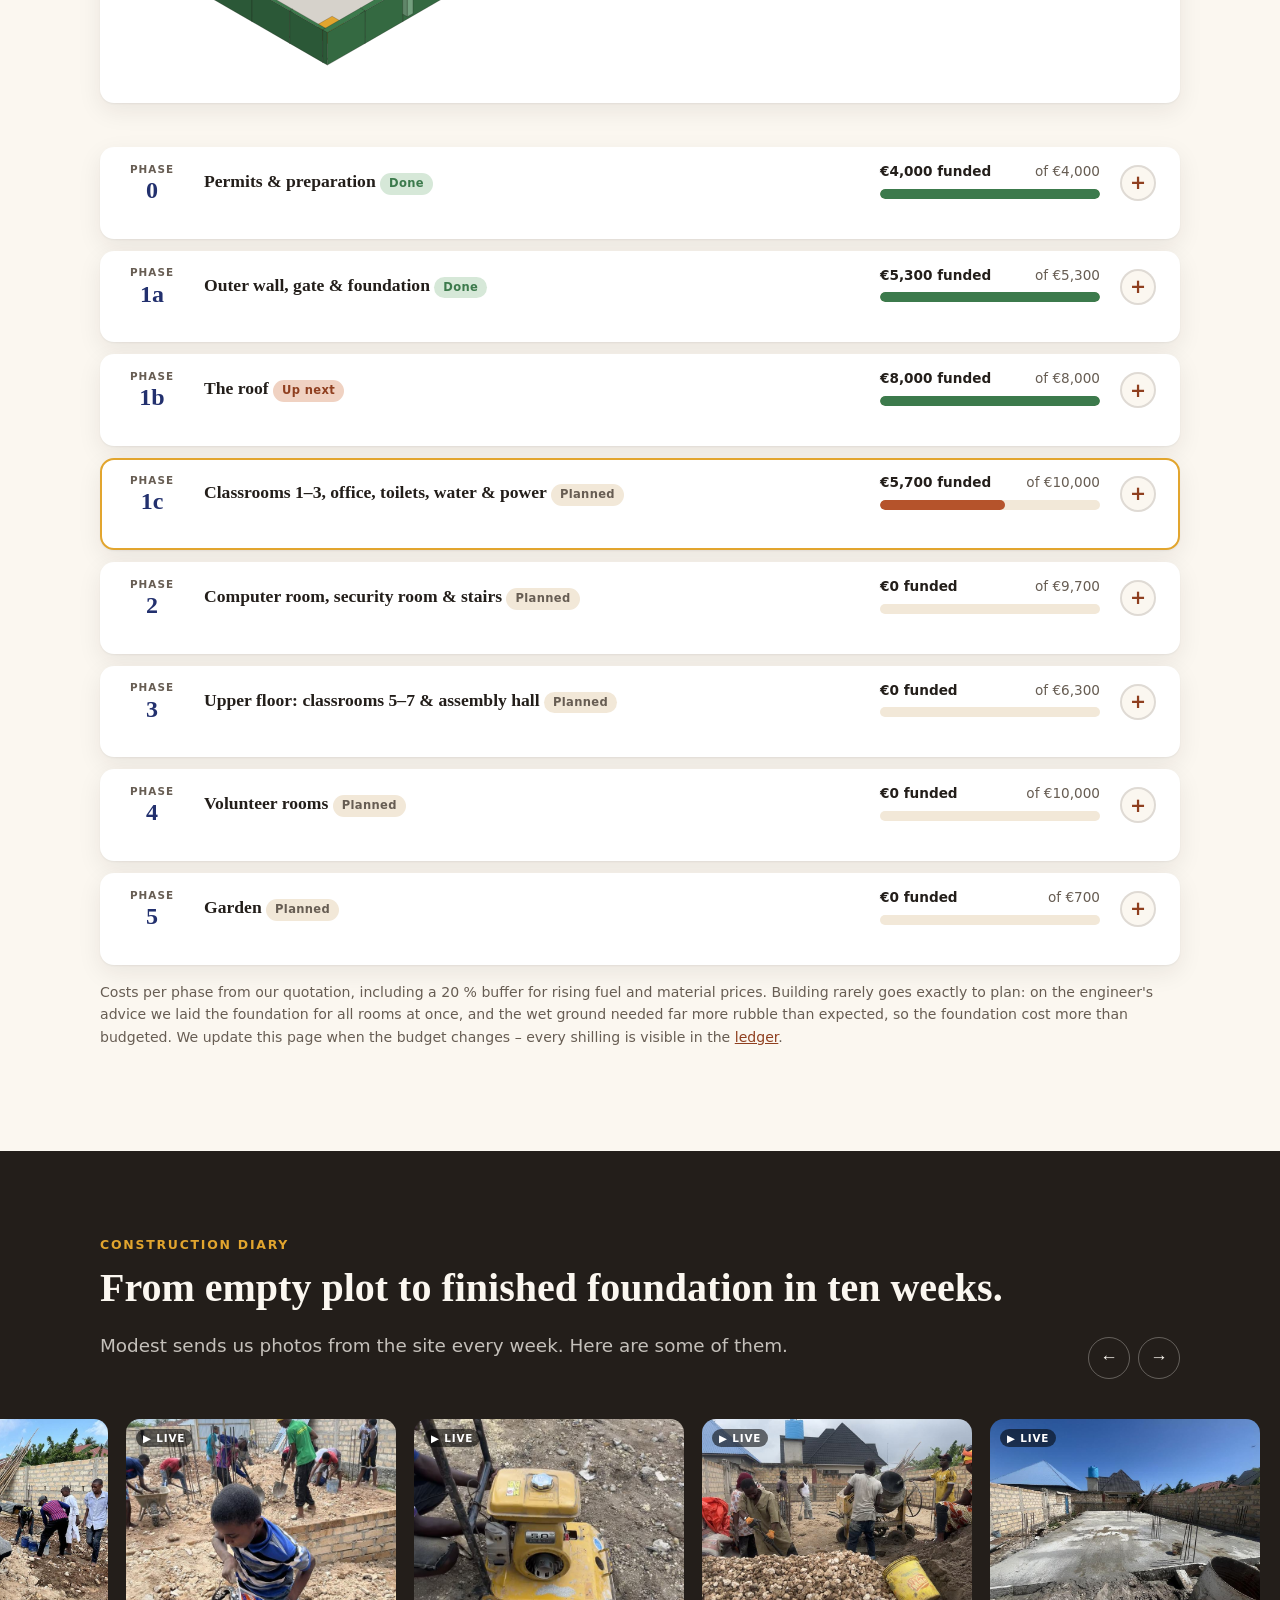
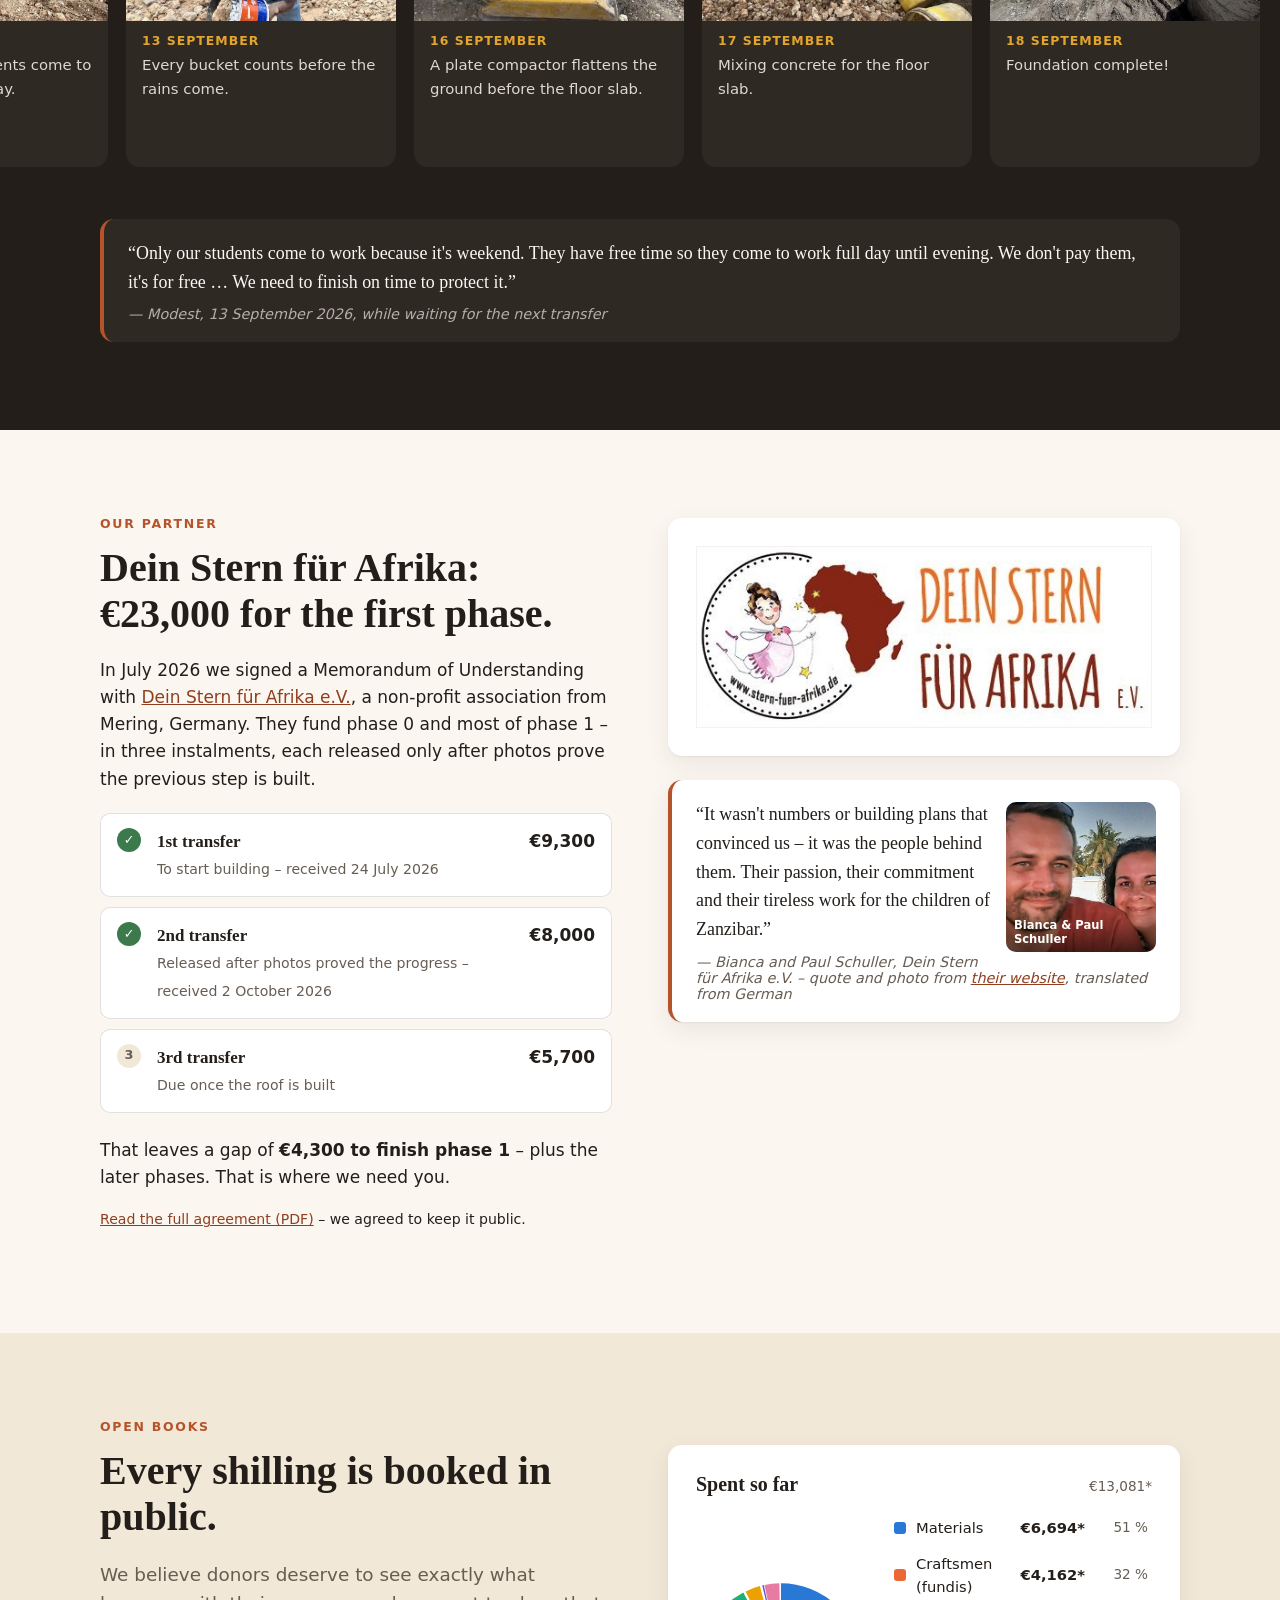
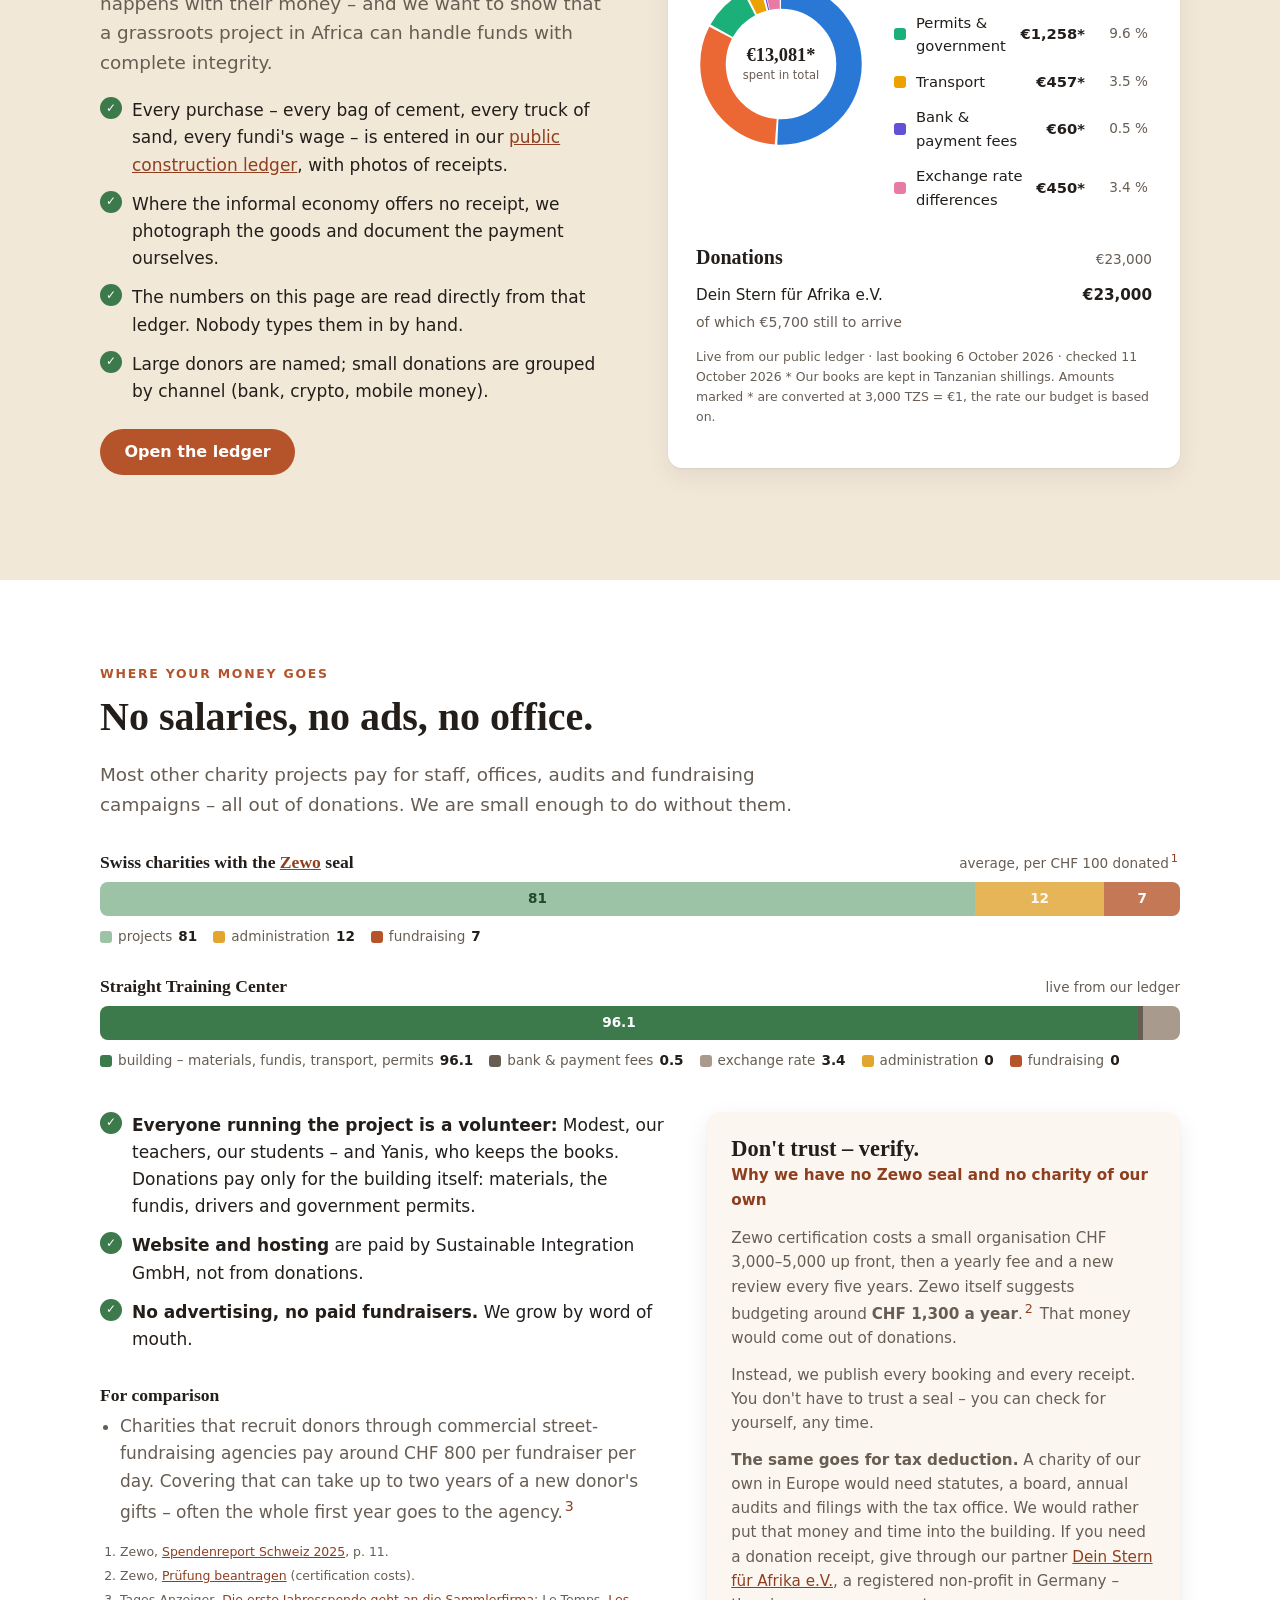
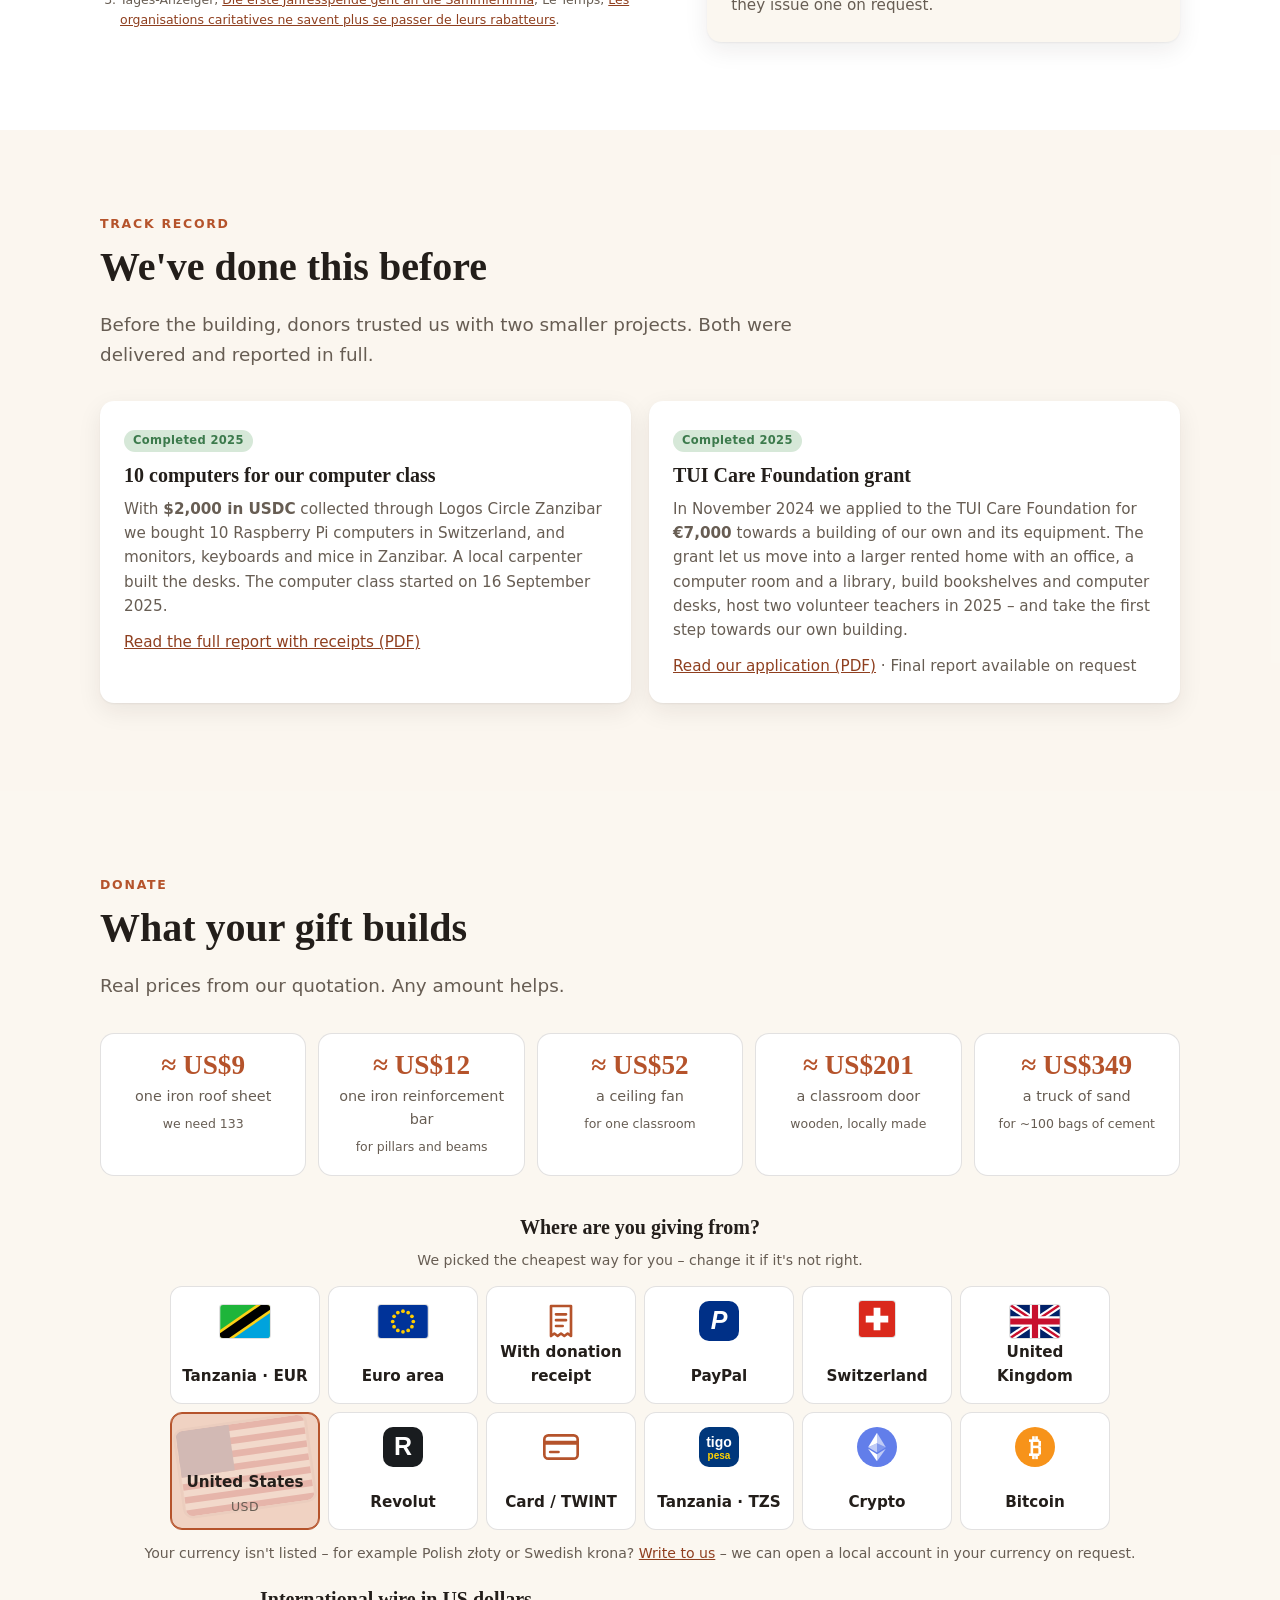
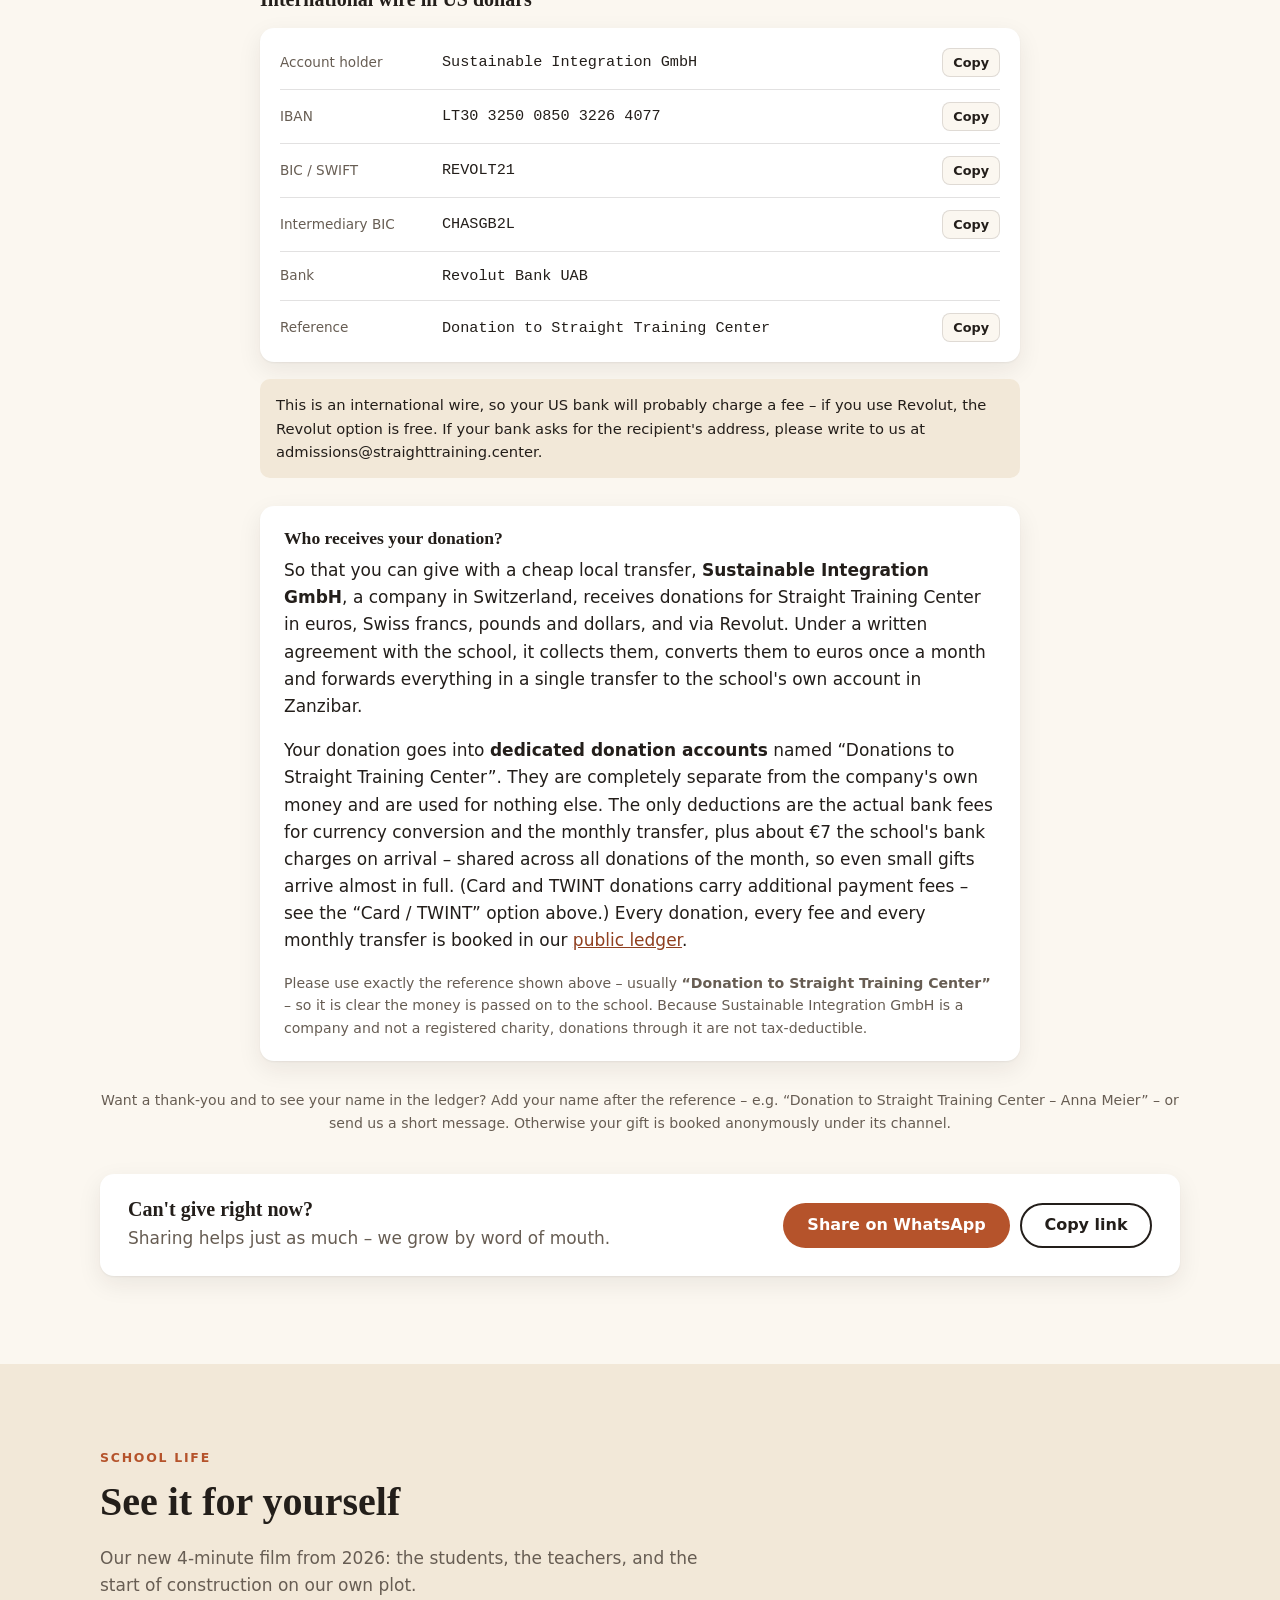
==== commit b2cbf9f3: "Add Card / TWINT donation option via the Infomaniak shop Four buttons (Card, TWINT, Apple Pay, Googl" ====
--- a/index.html
+++ b/index.html
@@ -19,7 +19,7 @@
   <link rel="alternate" hreflang="de" href="https://donate.straighttraining.center/de/">
   <link rel="alternate" hreflang="x-default" href="https://donate.straighttraining.center/">
   <link rel="icon" href="assets/img/logos/stc.jpg">
-  <link rel="stylesheet" href="assets/css/style.css?v=20261019e">
+  <link rel="stylesheet" href="assets/css/style.css?v=20261021d">
 </head>
 <body>
 
@@ -382,7 +382,7 @@
       <div class="compare-row">
         <h3>Straight Training Center <span>live from our ledger</span></h3>
         <div class="stack"><i class="seg-project" data-share="build" style="width:99.6%">99.6</i><i class="seg-fees" data-share="fees" style="width:.4%"></i><i class="seg-fx" data-share="fx" style="width:0"></i></div>
-        <ul class="legend"><li><span class="swatch seg-project"></span>building – materials, fundis, transport, permits <b data-share-label="build">99.6</b></li><li><span class="swatch seg-fees"></span>bank fees <b data-share-label="fees">0.4</b></li><li data-share-item="fx" hidden><span class="swatch seg-fx"></span>exchange rate <b data-share-label="fx">0</b></li><li><span class="swatch seg-admin"></span>administration <b>0</b></li><li><span class="swatch seg-fund"></span>fundraising <b>0</b></li></ul>
+        <ul class="legend"><li><span class="swatch seg-project"></span>building – materials, fundis, transport, permits <b data-share-label="build">99.6</b></li><li><span class="swatch seg-fees"></span>bank &amp; payment fees <b data-share-label="fees">0.4</b></li><li data-share-item="fx" hidden><span class="swatch seg-fx"></span>exchange rate <b data-share-label="fx">0</b></li><li><span class="swatch seg-admin"></span>administration <b>0</b></li><li><span class="swatch seg-fund"></span>fundraising <b>0</b></li></ul>
       </div>
     </div>
     <div class="overhead-grid">
@@ -461,7 +461,7 @@
     <div class="partner-note" data-partner-note hidden>
       <h3>Who receives your donation?</h3>
       <p>So that you can give with a cheap local transfer, <strong>Sustainable Integration GmbH</strong>, a company in Switzerland, receives donations for Straight Training Center in euros, Swiss francs, pounds and dollars, and via Revolut. Under a written agreement with the school, it collects them, converts them to euros once a month and forwards everything in a single transfer to the school's own account in Zanzibar.</p>
-      <p>Your donation goes into <strong>dedicated donation accounts</strong> named “Donations to Straight Training Center”. They are completely separate from the company's own money and are used for nothing else. The only deductions are the actual bank fees for currency conversion and the monthly transfer, plus about €7 the school's bank charges on arrival – shared across all donations of the month, so even small gifts arrive almost in full. Every donation, every fee and every monthly transfer is booked in our <a href="#transparency">public ledger</a>.</p>
+      <p>Your donation goes into <strong>dedicated donation accounts</strong> named “Donations to Straight Training Center”. They are completely separate from the company's own money and are used for nothing else. The only deductions are the actual bank fees for currency conversion and the monthly transfer, plus about €7 the school's bank charges on arrival – shared across all donations of the month, so even small gifts arrive almost in full. (Card and TWINT donations carry additional payment fees – see the “Card / TWINT” option above.) Every donation, every fee and every monthly transfer is booked in our <a href="#transparency">public ledger</a>.</p>
       <p class="small muted">Please use exactly the reference shown above – usually <strong>“Donation to Straight Training Center”</strong> – so it is clear the money is passed on to the school. Because Sustainable Integration GmbH is a company and not a registered charity, donations through it are not tax-deductible.</p>
     </div>
 
@@ -544,8 +544,8 @@
     <details><summary>Who owns the building?</summary><div>Straight Training Center owns the plot and the building. In our agreement with Dein Stern für Afrika we committed to use it for education for at least ten years.</div></details>
     <details><summary>What happens if you raise more than needed?</summary><div>Money is used for the next phase in order. Once the building is finished, extra funds go into running the school – rent no longer being one of them.</div></details>
     <details><summary>What if the building costs more than planned?</summary><div>Material prices in Zanzibar change with fuel prices, so we included a 20 % buffer. The foundation still cost more than planned. When costs change, we update the goal on this page – and the reason is visible in the ledger.</div></details>
-    <details><summary>Can I get a donation receipt for my taxes?</summary><div>Yes – if you give through our partner Dein Stern für Afrika e.V. (bank transfer or PayPal, see “With donation receipt” in the donate section). They are a registered non-profit in Germany and issue a donation receipt on request. Donations sent directly to the school or through Sustainable Integration GmbH come without a receipt. <a href="#overhead">Here is why</a>.</div></details>
-    <details><summary>How much of my donation is lost to overhead?</summary><div>Nothing goes to salaries, administration or advertising: everyone running the project is a volunteer, and Sustainable Integration GmbH pays for the website. The only deduction is bank fees – so far <span data-share-label="fees">0.4</span> % of everything we spent. <a href="#overhead">See how we compare</a>.</div></details>
+    <details><summary>Can I get a donation receipt for my taxes?</summary><div>Yes – if you give through our partner Dein Stern für Afrika e.V. (bank transfer or PayPal, see “With donation receipt” in the donate section). They are a registered non-profit in Germany and issue a donation receipt on request. Donations sent directly to the school or through Sustainable Integration GmbH – including card and TWINT – come without a receipt. <a href="#overhead">Here is why</a>.</div></details>
+    <details><summary>How much of my donation is lost to overhead?</summary><div>Nothing goes to salaries, administration or advertising: everyone running the project is a volunteer, and Sustainable Integration GmbH pays for the website. The only deductions are bank and payment fees – so far <span data-share-label="fees">0.4</span> % of everything we spent. Card and TWINT donations pay more: about 2.5 % + 0.89 per donation (<a href="#donate">details</a>). <a href="#overhead">See how we compare</a>.</div></details>
     <details><summary>Can I donate anonymously?</summary><div>Yes. Without a name in the reference, your donation is booked anonymously under its channel (bank, crypto, mobile money). We only name donors who want to be named.</div></details>
     <details><summary>Can I visit the school or volunteer?</summary><div>Yes! Visitors are very welcome – please contact Modest in advance. Once the volunteer rooms are built, volunteers will be able to stay at the school.</div></details>
     <details><summary>Can I donate equipment instead of money?</summary><div>Please contact us first so we can tell you what is needed most and how to get it to Zanzibar.</div></details>
@@ -577,8 +577,8 @@
   </div>
 </footer>
 
-<script src="assets/js/main.js?v=20261019e" defer></script>
-<script src="assets/js/donate.js?v=20261019e" defer></script>
-<script src="assets/js/model.js?v=20261019e" defer></script>
+<script src="assets/js/main.js?v=20261021d" defer></script>
+<script src="assets/js/donate.js?v=20261021d" defer></script>
+<script src="assets/js/model.js?v=20261021d" defer></script>
 </body>
 </html>
--- a/assets/css/style.css
+++ b/assets/css/style.css
@@ -730,3 +730,19 @@
 .videos video.film { aspect-ratio: 16 / 9; object-fit: contain; max-width: none; }
 .videos .doc .muted { font-size: .95rem; }
 @media (max-width: 760px) { .videos { grid-template-columns: 1fr; } .videos video.film { max-width: none; margin: 0; } }
+
+/* Card / TWINT option: link out to the Infomaniak shop, fee table */
+.cta-box { background: var(--white); border-radius: var(--radius); box-shadow: var(--shadow); padding: 22px 24px; border-left: 4px solid var(--brick); }
+.cta-box p { margin: 0 0 14px; }
+.cta-box p:last-child { margin: 14px 0 0; }
+.pay-buttons { display: grid; grid-template-columns: repeat(4, 1fr); gap: 10px; }
+.pay-btn { display: flex; align-items: center; justify-content: center; gap: 8px; padding: 12px 10px; }
+.pay-btn .r-icon { width: 26px; height: 26px; flex: none; }
+.pay-btn i { font-style: normal; opacity: .75; }
+@media (max-width: 560px) { .pay-buttons { grid-template-columns: repeat(2, 1fr); } }
+.region-panel h4 { margin: 24px 0 8px; font-size: 1.02rem; }
+.fee-table { width: 100%; max-width: 520px; border-collapse: collapse; background: var(--white); border-radius: 10px; overflow: hidden; box-shadow: var(--shadow); margin: 12px 0 8px; font-size: .94rem; }
+.fee-table th, .fee-table td { padding: 9px 14px; text-align: right; border-bottom: 1px solid var(--line); }
+.fee-table th:first-child, .fee-table td:first-child { text-align: left; }
+.fee-table th { font-size: .8rem; color: var(--muted); font-weight: 600; background: var(--paper); }
+.fee-table tr:last-child td { border-bottom: 0; }
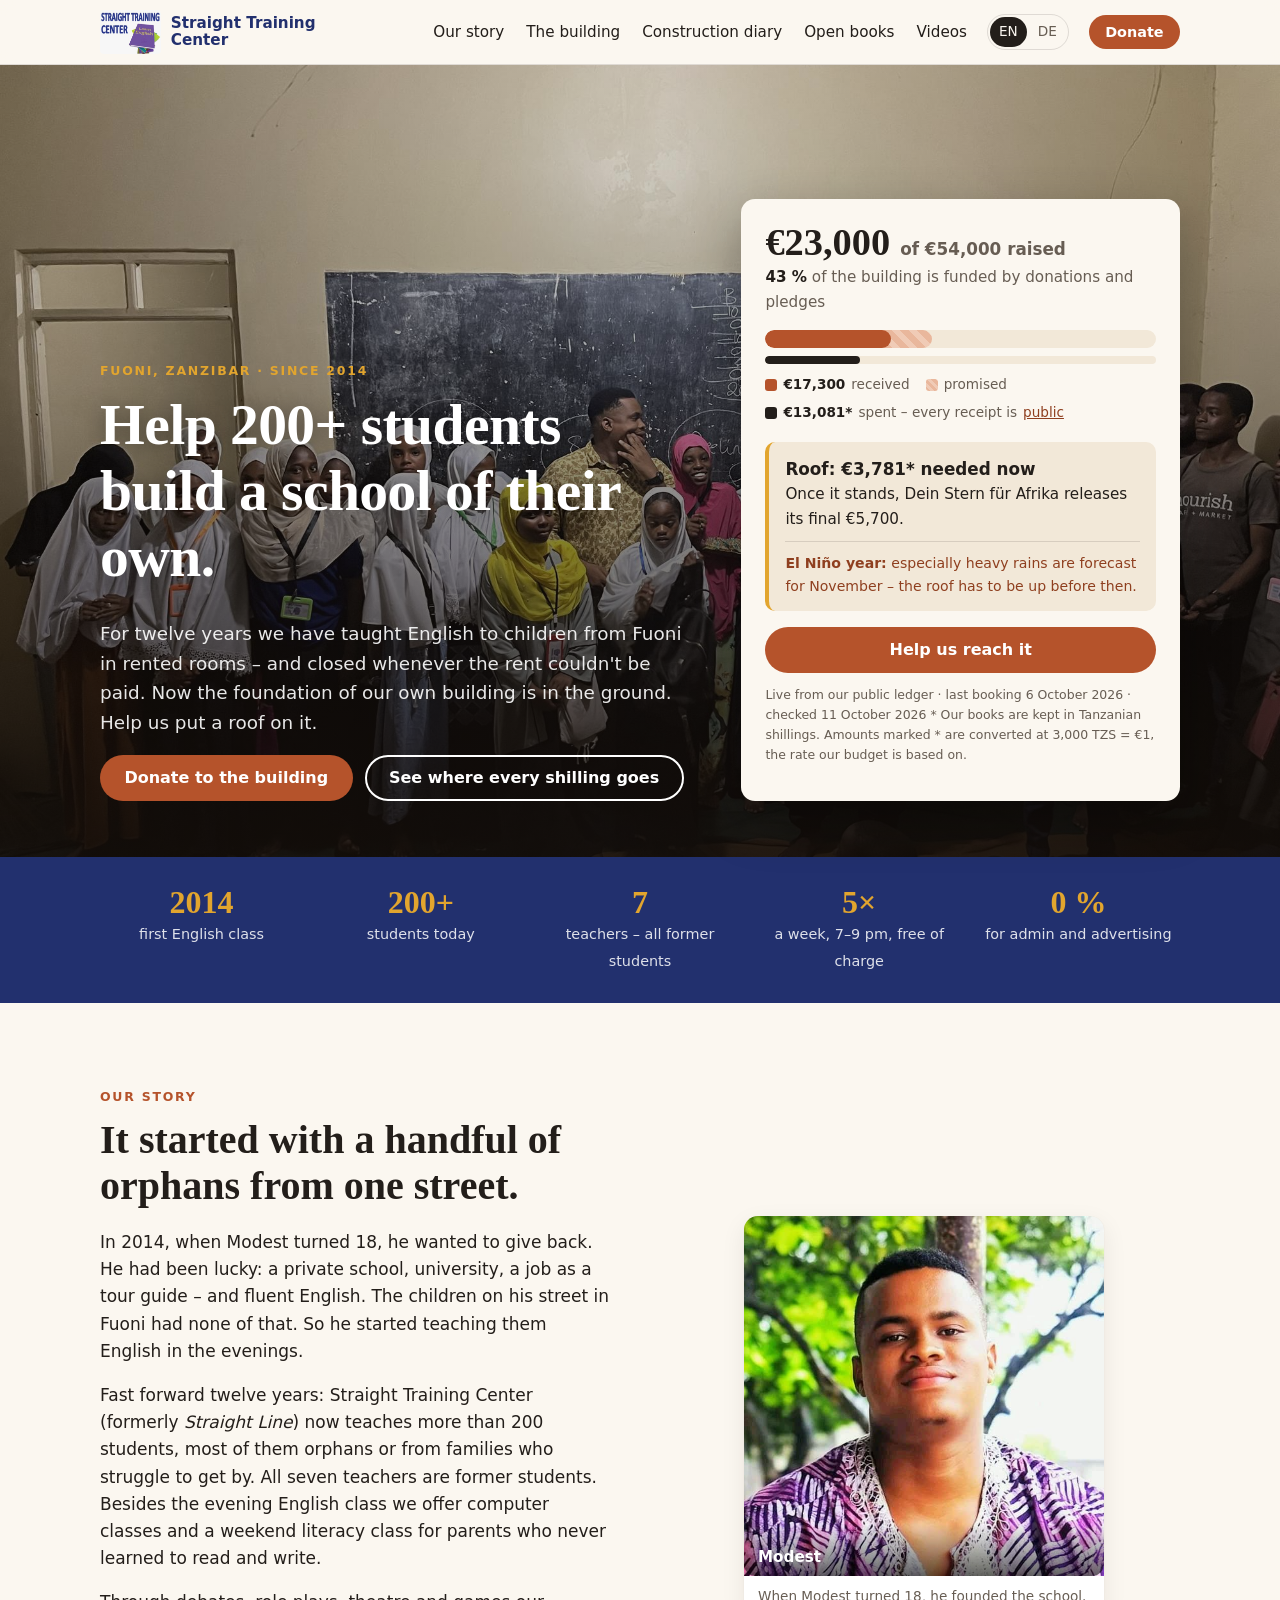
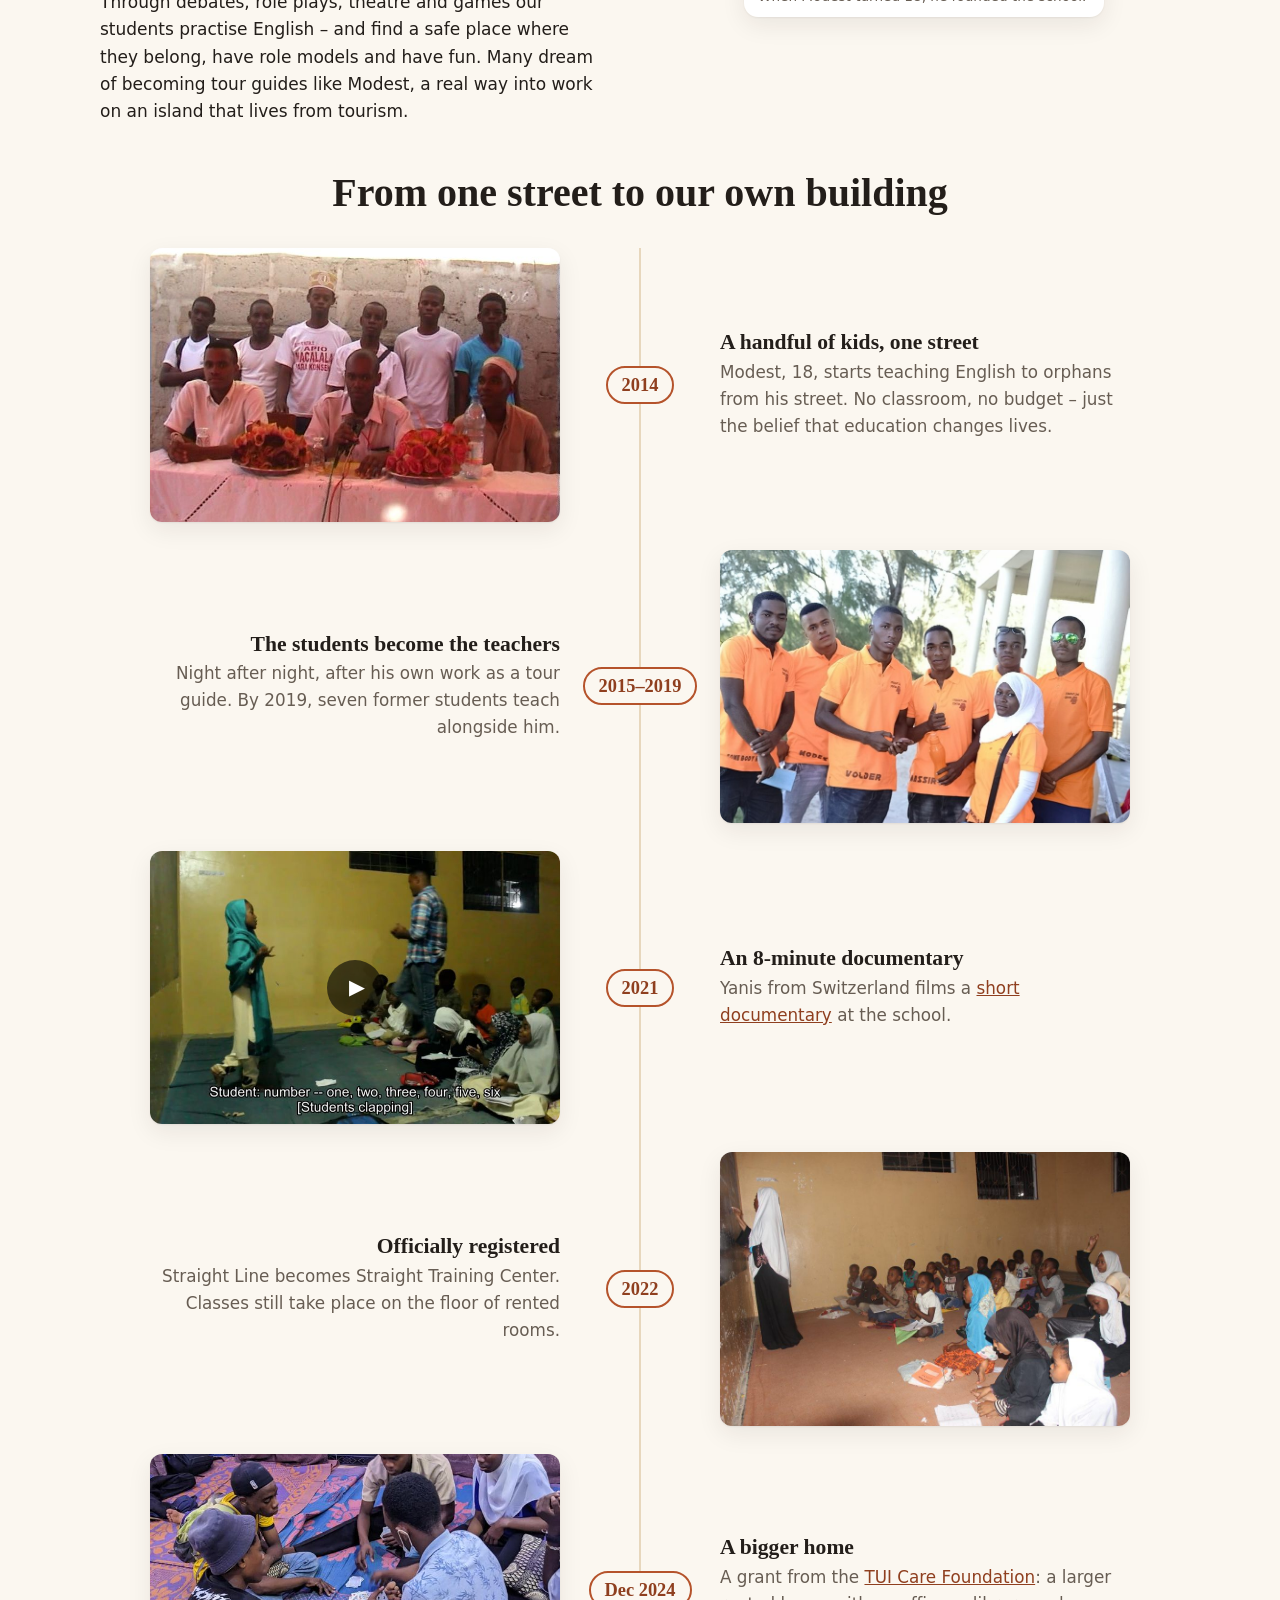
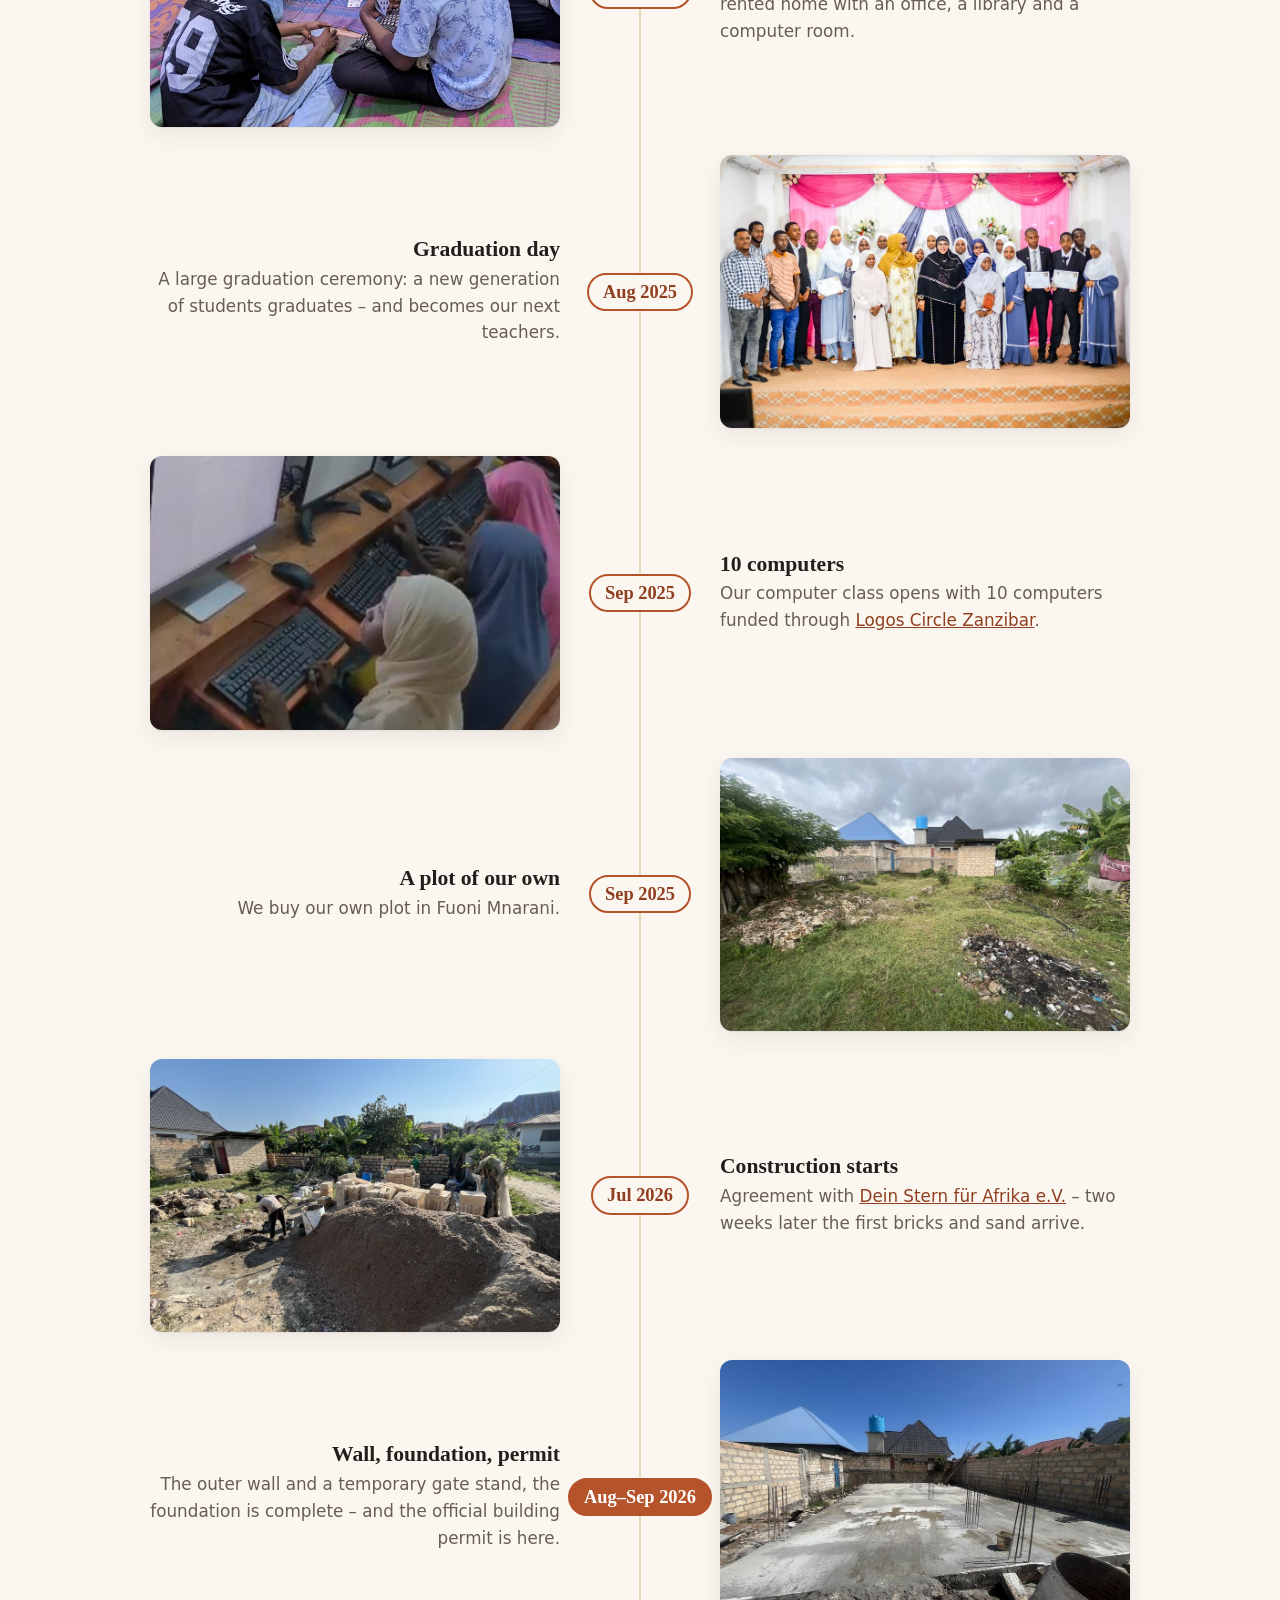
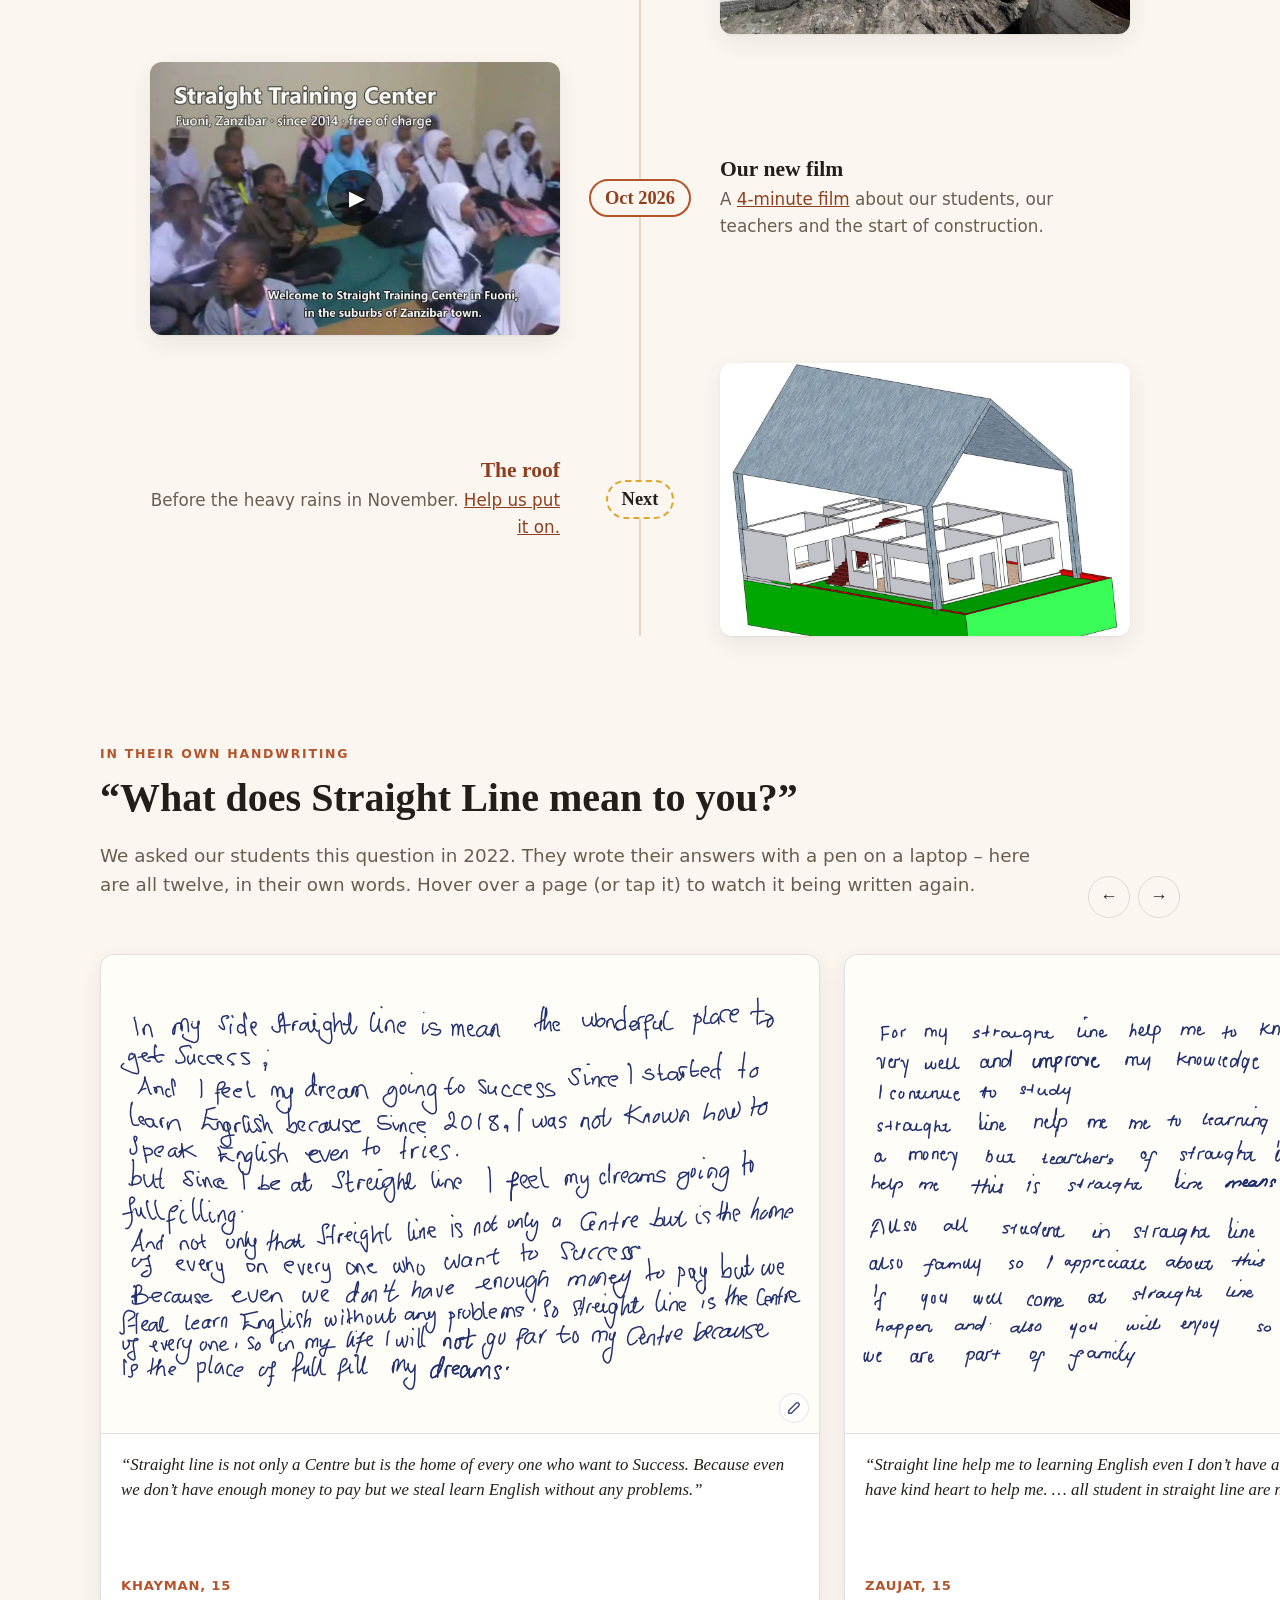
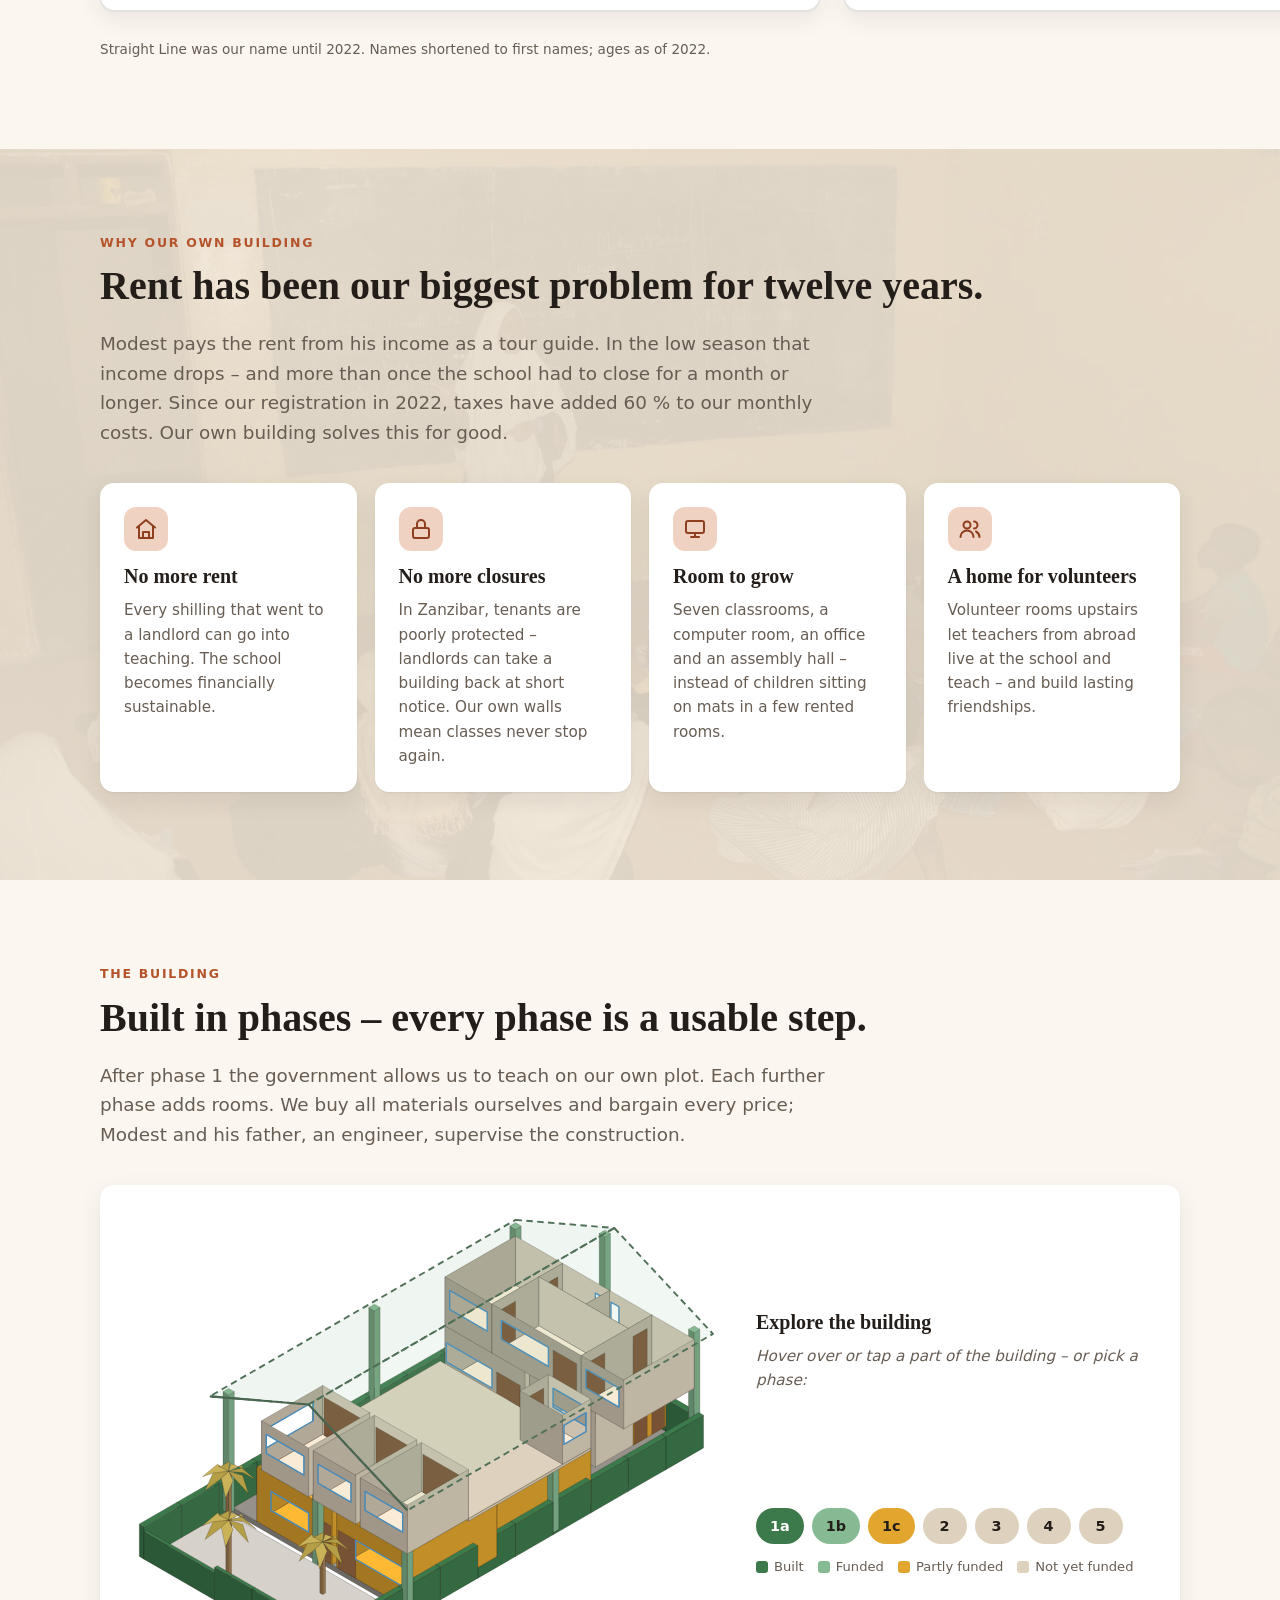
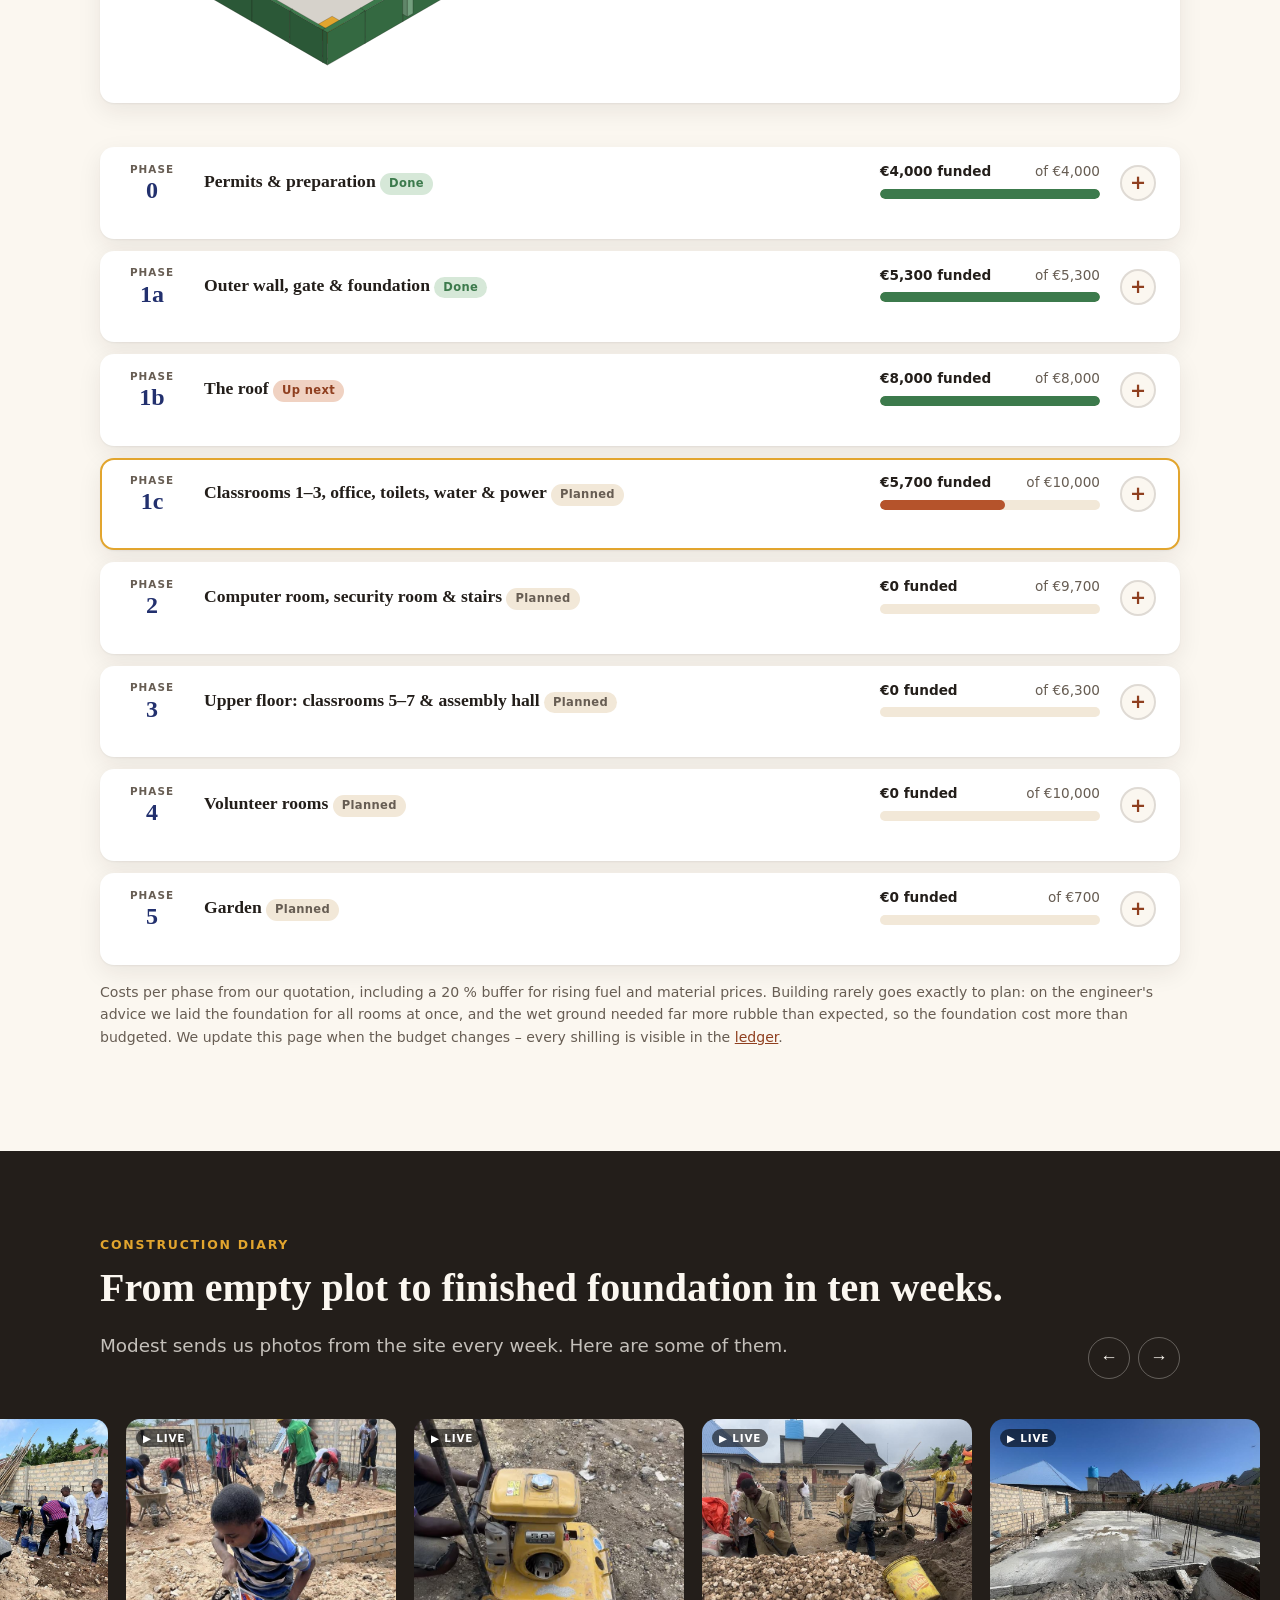
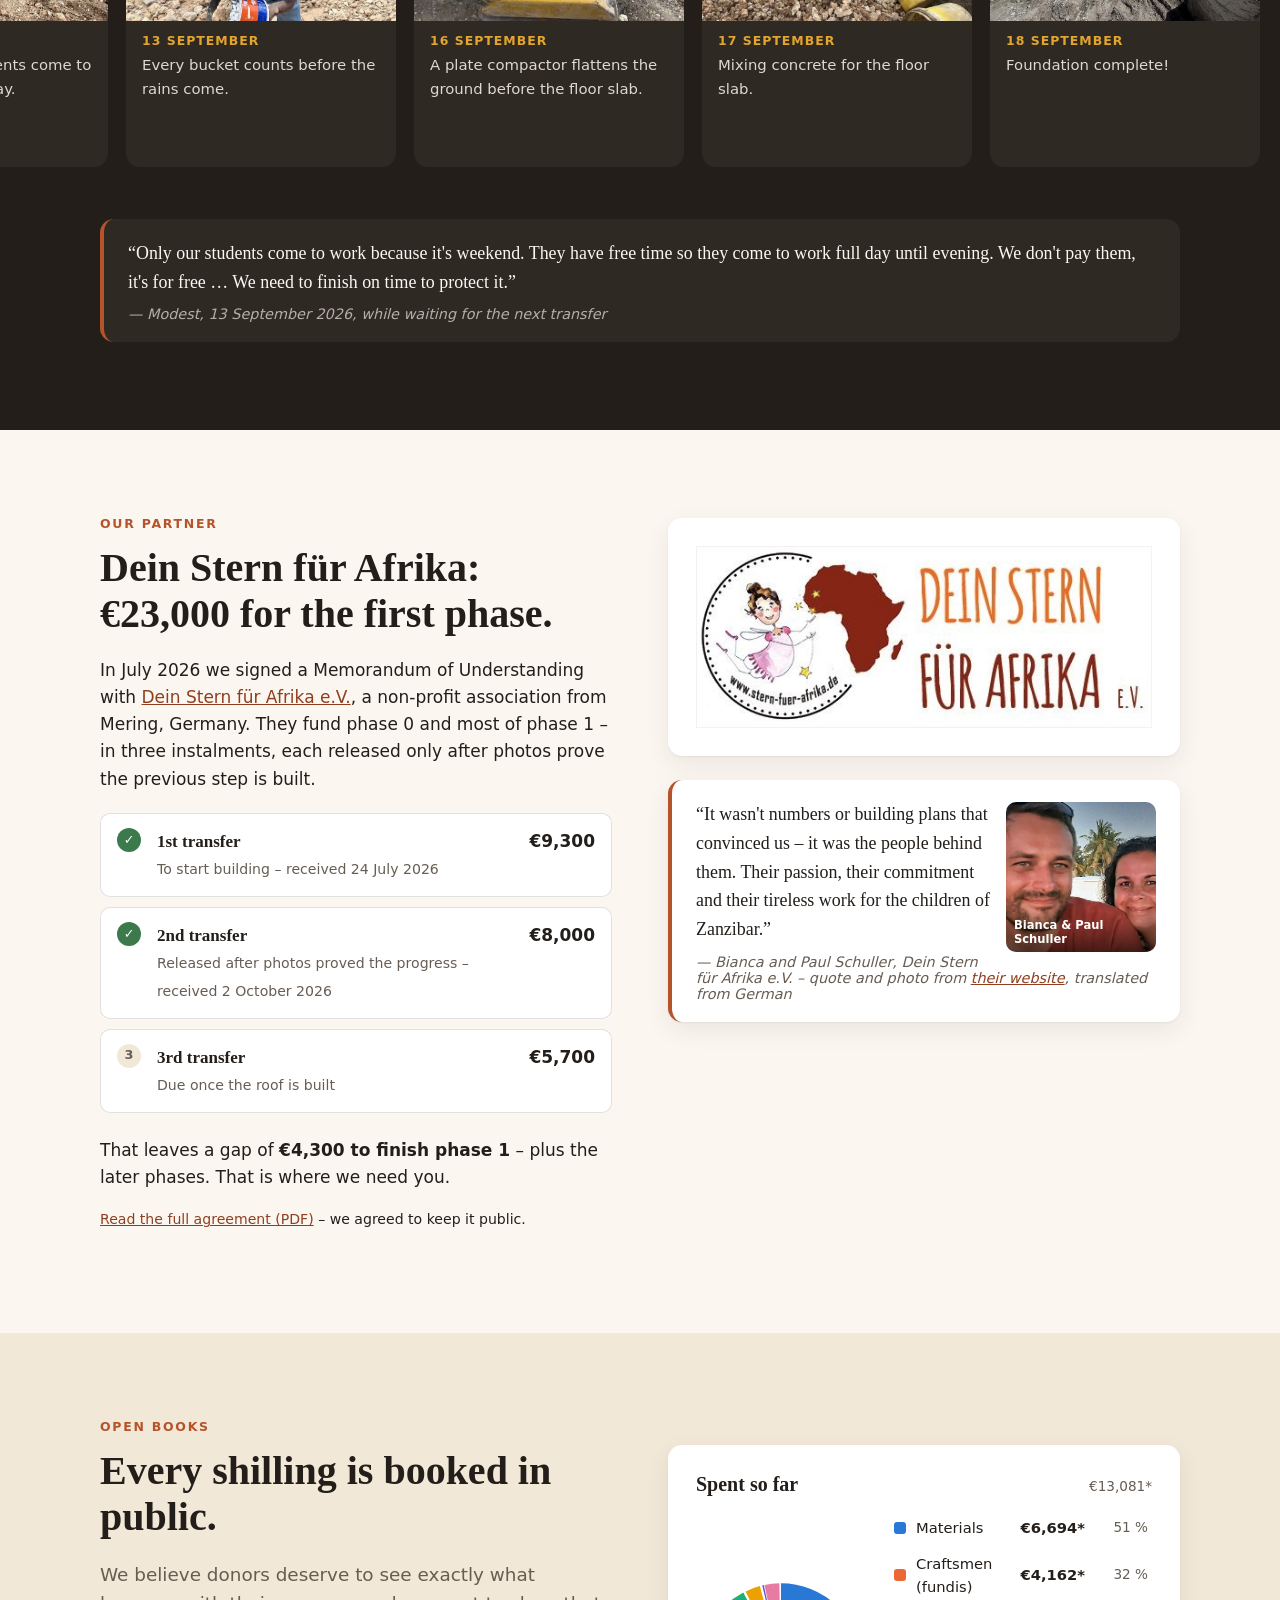
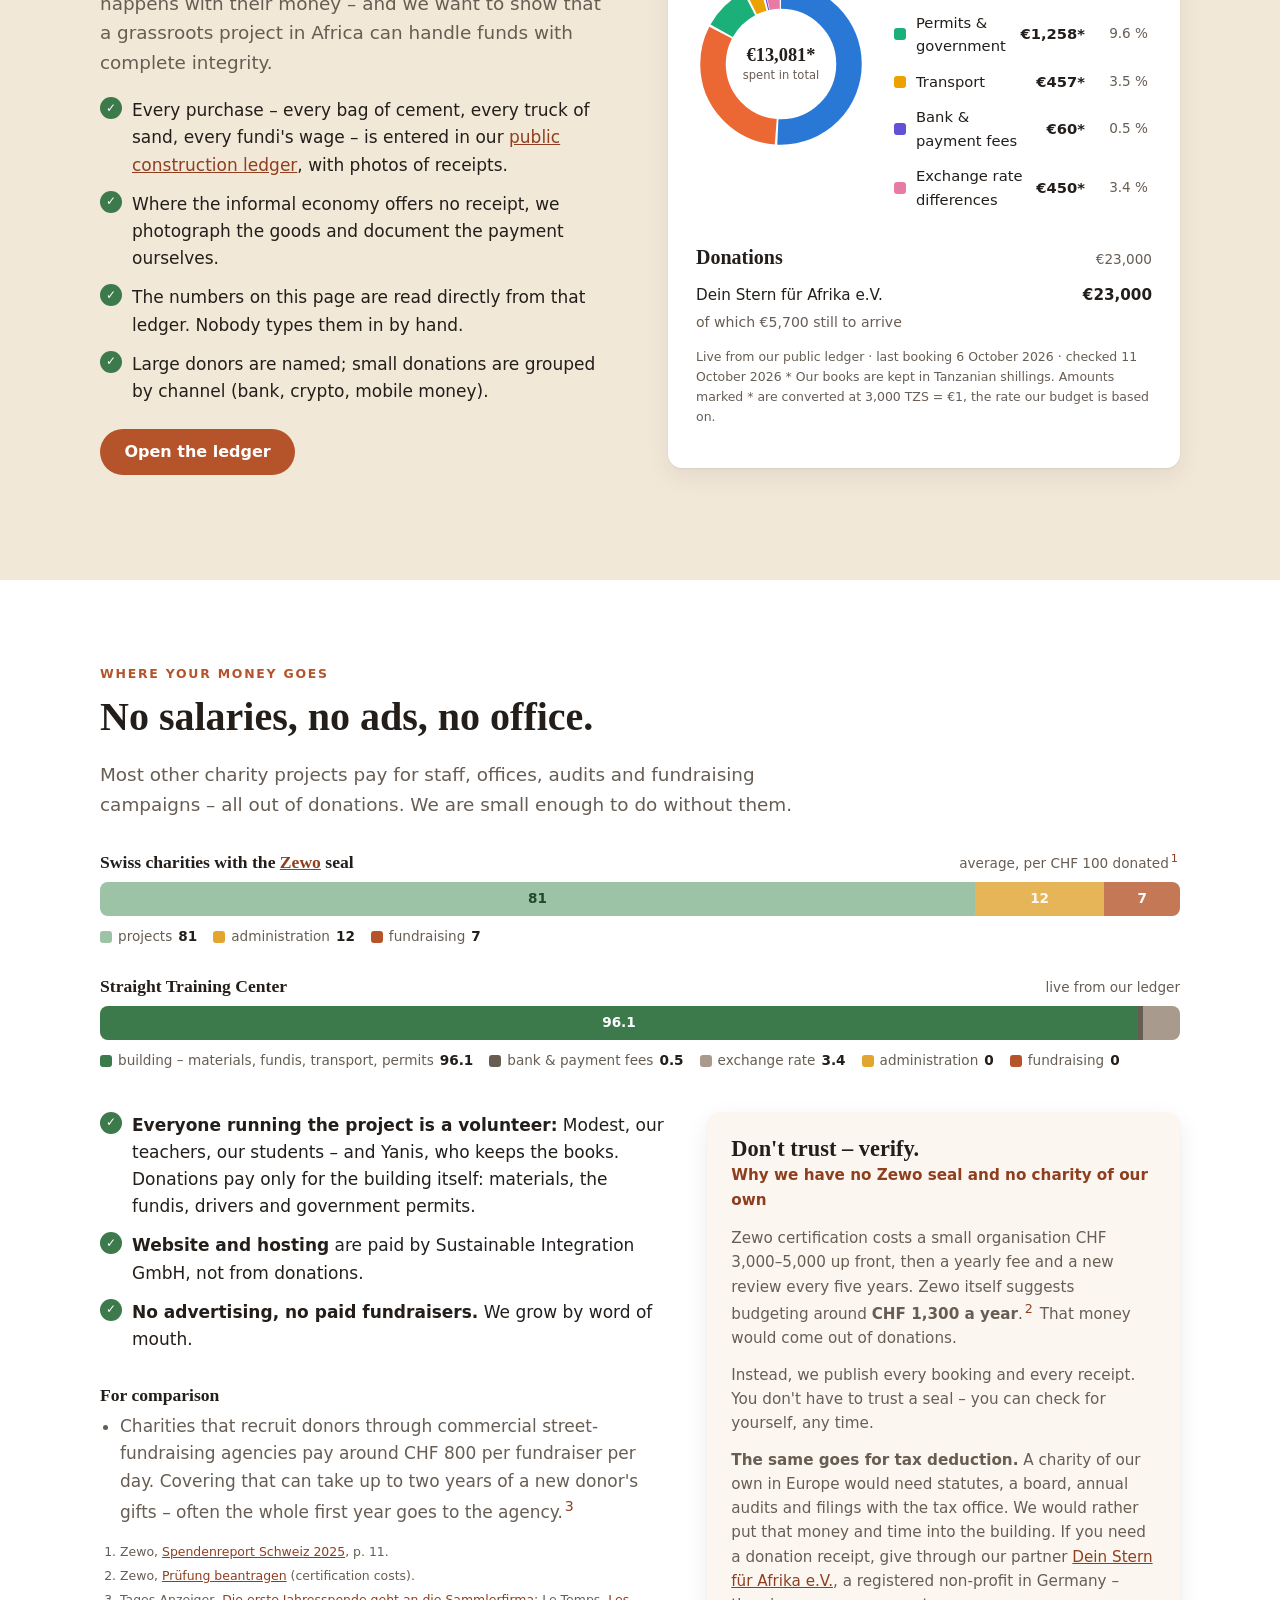
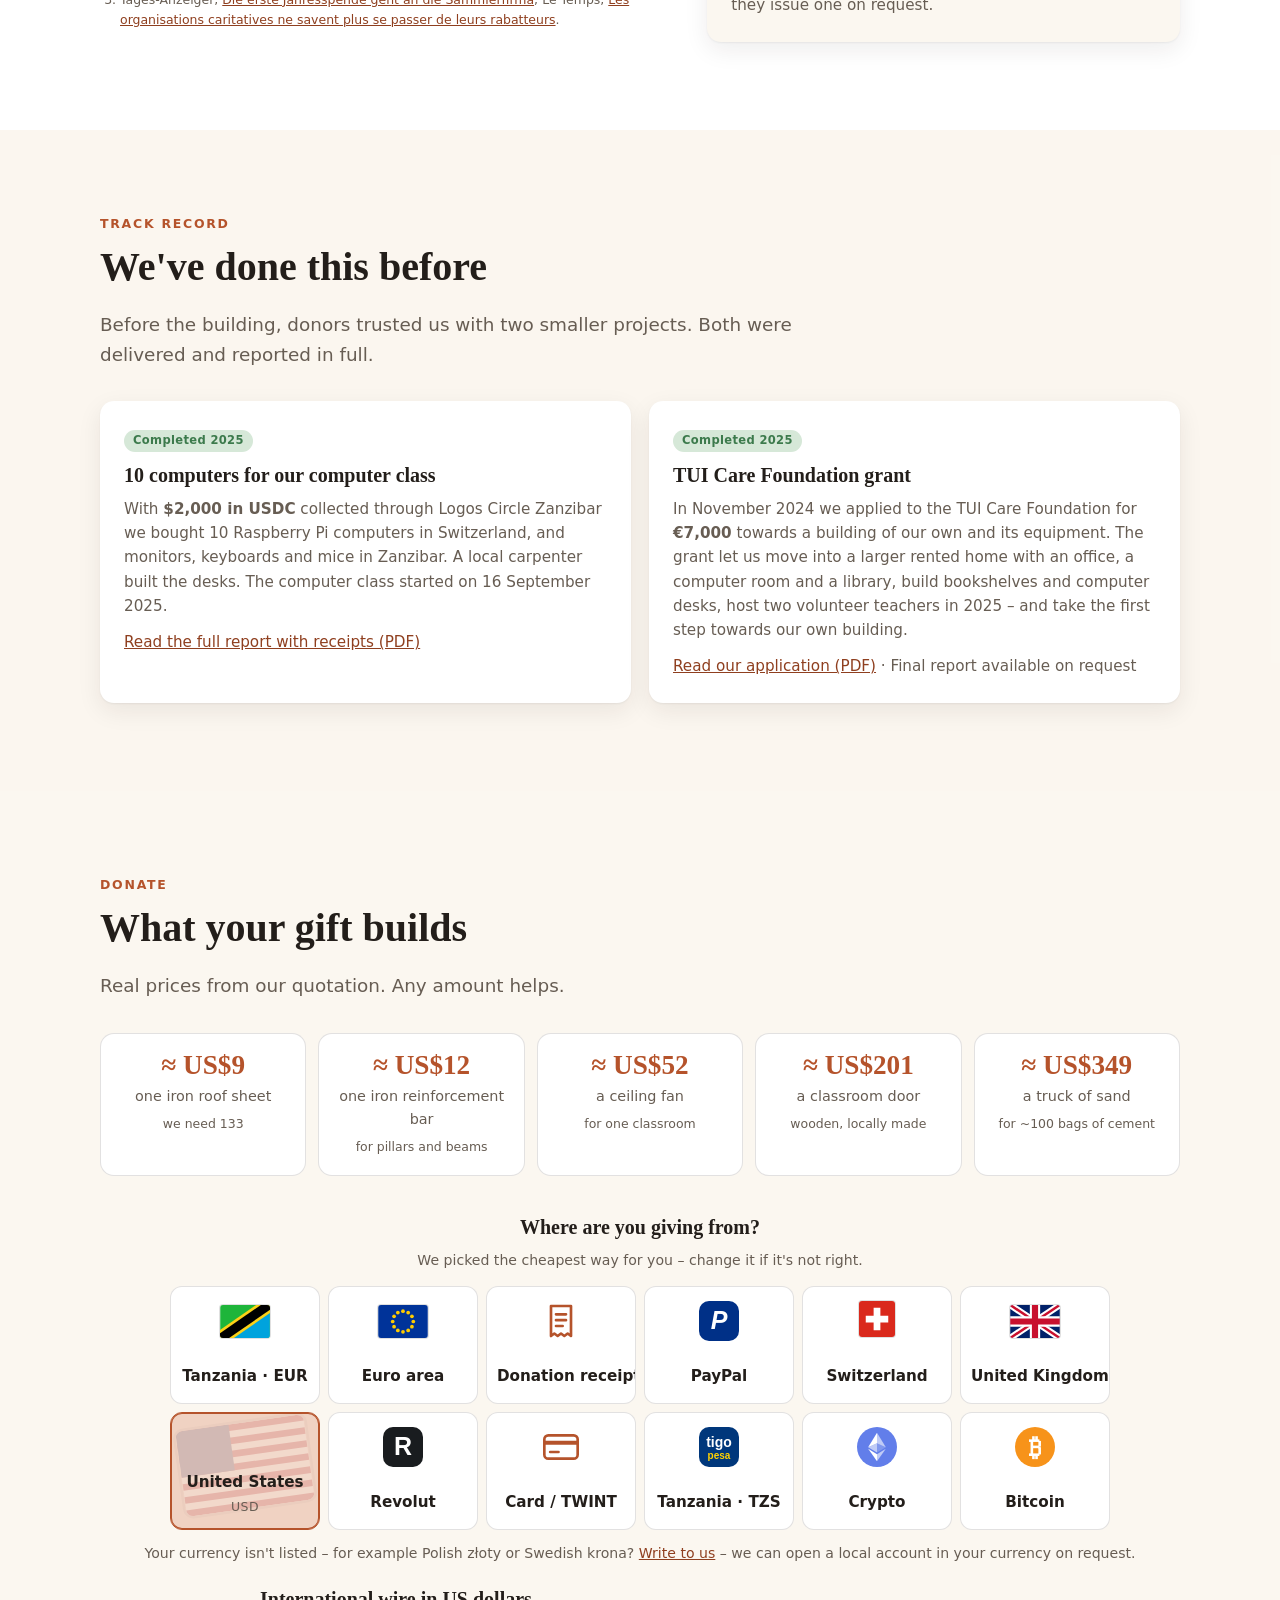
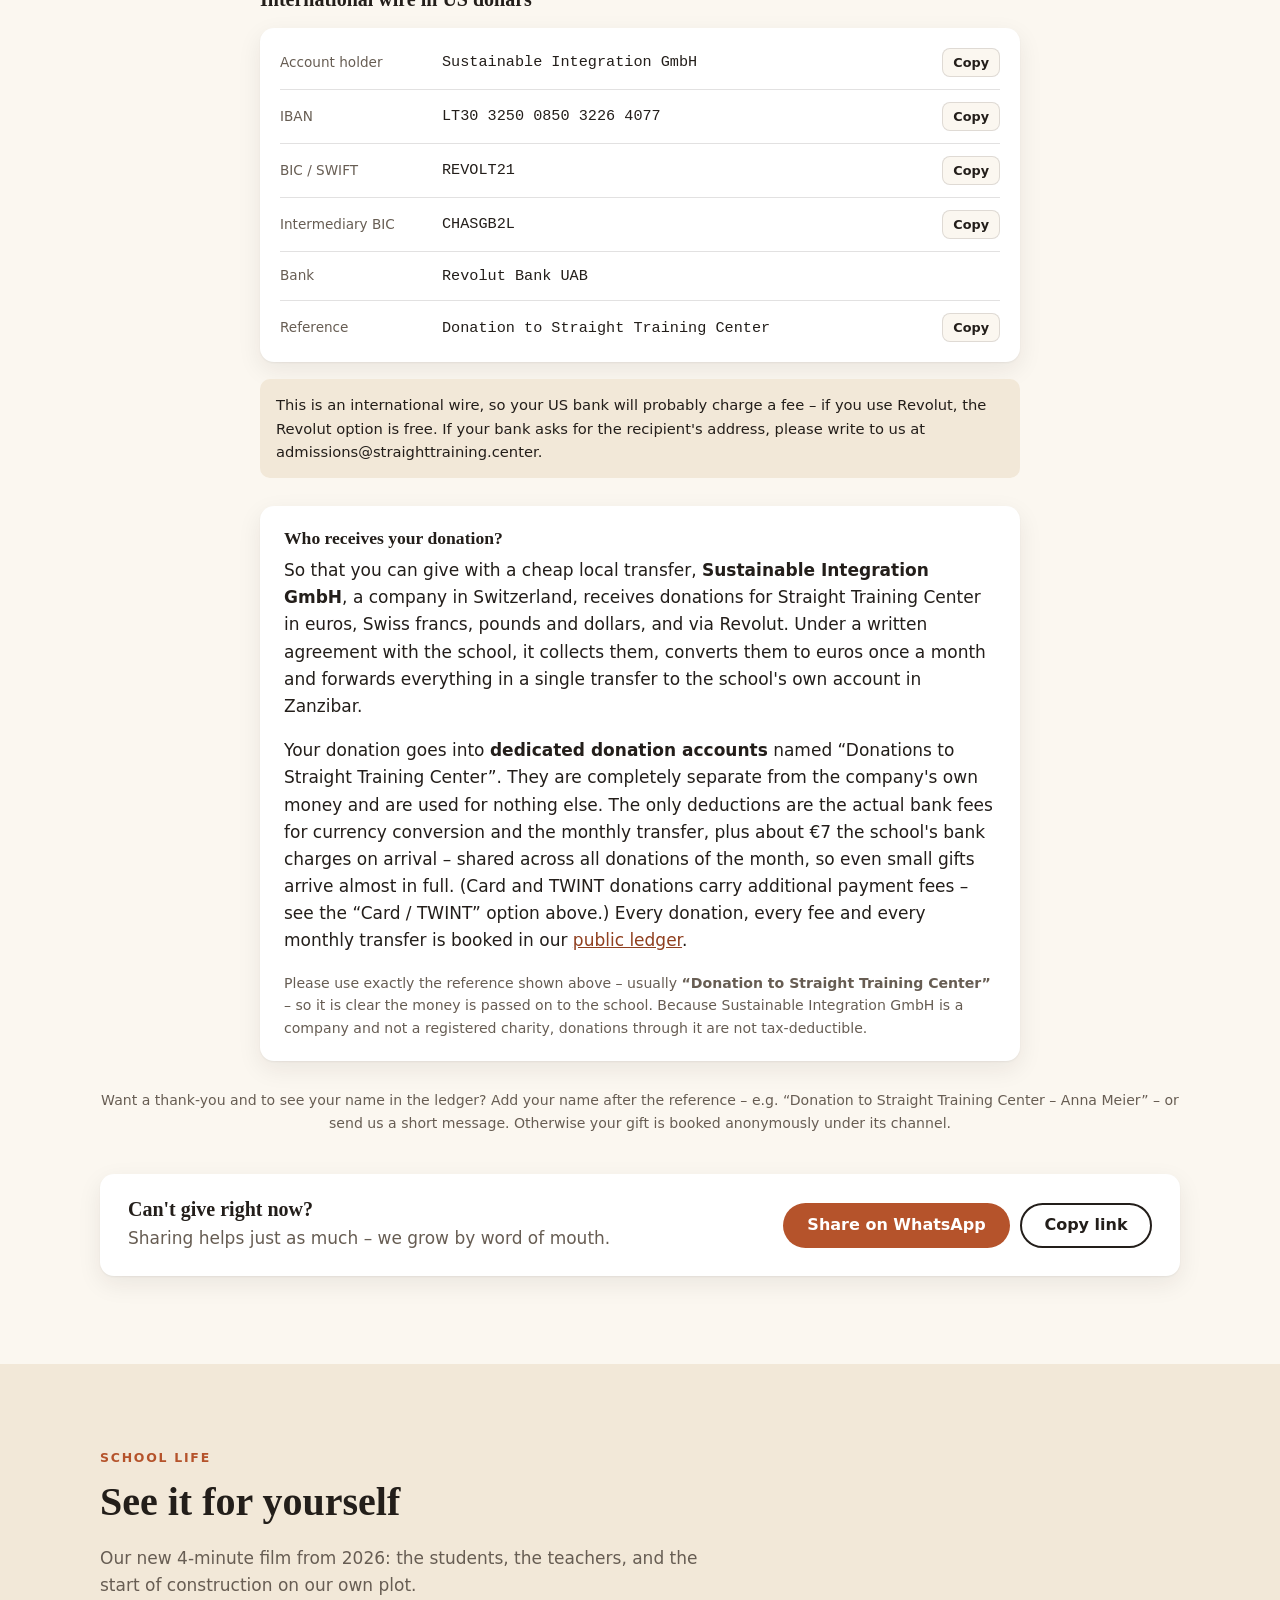
==== commit 098bb9a5: "Keep donation tile labels on one line; rename receipt tile to "Donation receipt" / "Spendenquittung"" ====
--- a/index.html
+++ b/index.html
@@ -19,7 +19,7 @@
   <link rel="alternate" hreflang="de" href="https://donate.straighttraining.center/de/">
   <link rel="alternate" hreflang="x-default" href="https://donate.straighttraining.center/">
   <link rel="icon" href="assets/img/logos/stc.jpg">
-  <link rel="stylesheet" href="assets/css/style.css?v=20261021d">
+  <link rel="stylesheet" href="assets/css/style.css?v=20261021e">
 </head>
 <body>
 
@@ -544,7 +544,7 @@
     <details><summary>Who owns the building?</summary><div>Straight Training Center owns the plot and the building. In our agreement with Dein Stern für Afrika we committed to use it for education for at least ten years.</div></details>
     <details><summary>What happens if you raise more than needed?</summary><div>Money is used for the next phase in order. Once the building is finished, extra funds go into running the school – rent no longer being one of them.</div></details>
     <details><summary>What if the building costs more than planned?</summary><div>Material prices in Zanzibar change with fuel prices, so we included a 20 % buffer. The foundation still cost more than planned. When costs change, we update the goal on this page – and the reason is visible in the ledger.</div></details>
-    <details><summary>Can I get a donation receipt for my taxes?</summary><div>Yes – if you give through our partner Dein Stern für Afrika e.V. (bank transfer or PayPal, see “With donation receipt” in the donate section). They are a registered non-profit in Germany and issue a donation receipt on request. Donations sent directly to the school or through Sustainable Integration GmbH – including card and TWINT – come without a receipt. <a href="#overhead">Here is why</a>.</div></details>
+    <details><summary>Can I get a donation receipt for my taxes?</summary><div>Yes – if you give through our partner Dein Stern für Afrika e.V. (bank transfer or PayPal, see “Donation receipt” in the donate section). They are a registered non-profit in Germany and issue a donation receipt on request. Donations sent directly to the school or through Sustainable Integration GmbH – including card and TWINT – come without a receipt. <a href="#overhead">Here is why</a>.</div></details>
     <details><summary>How much of my donation is lost to overhead?</summary><div>Nothing goes to salaries, administration or advertising: everyone running the project is a volunteer, and Sustainable Integration GmbH pays for the website. The only deductions are bank and payment fees – so far <span data-share-label="fees">0.4</span> % of everything we spent. Card and TWINT donations pay more: about 2.5 % + 0.89 per donation (<a href="#donate">details</a>). <a href="#overhead">See how we compare</a>.</div></details>
     <details><summary>Can I donate anonymously?</summary><div>Yes. Without a name in the reference, your donation is booked anonymously under its channel (bank, crypto, mobile money). We only name donors who want to be named.</div></details>
     <details><summary>Can I visit the school or volunteer?</summary><div>Yes! Visitors are very welcome – please contact Modest in advance. Once the volunteer rooms are built, volunteers will be able to stay at the school.</div></details>
@@ -577,8 +577,8 @@
   </div>
 </footer>
 
-<script src="assets/js/main.js?v=20261021d" defer></script>
-<script src="assets/js/donate.js?v=20261021d" defer></script>
-<script src="assets/js/model.js?v=20261021d" defer></script>
+<script src="assets/js/main.js?v=20261021e" defer></script>
+<script src="assets/js/donate.js?v=20261021e" defer></script>
+<script src="assets/js/model.js?v=20261021e" defer></script>
 </body>
 </html>
--- a/assets/css/style.css
+++ b/assets/css/style.css
@@ -746,3 +746,5 @@
 .fee-table th:first-child, .fee-table td:first-child { text-align: left; }
 .fee-table th { font-size: .8rem; color: var(--muted); font-weight: 600; background: var(--paper); }
 .fee-table tr:last-child td { border-bottom: 0; }
+
+.region-picker button b, .region-picker button span { white-space: nowrap; }
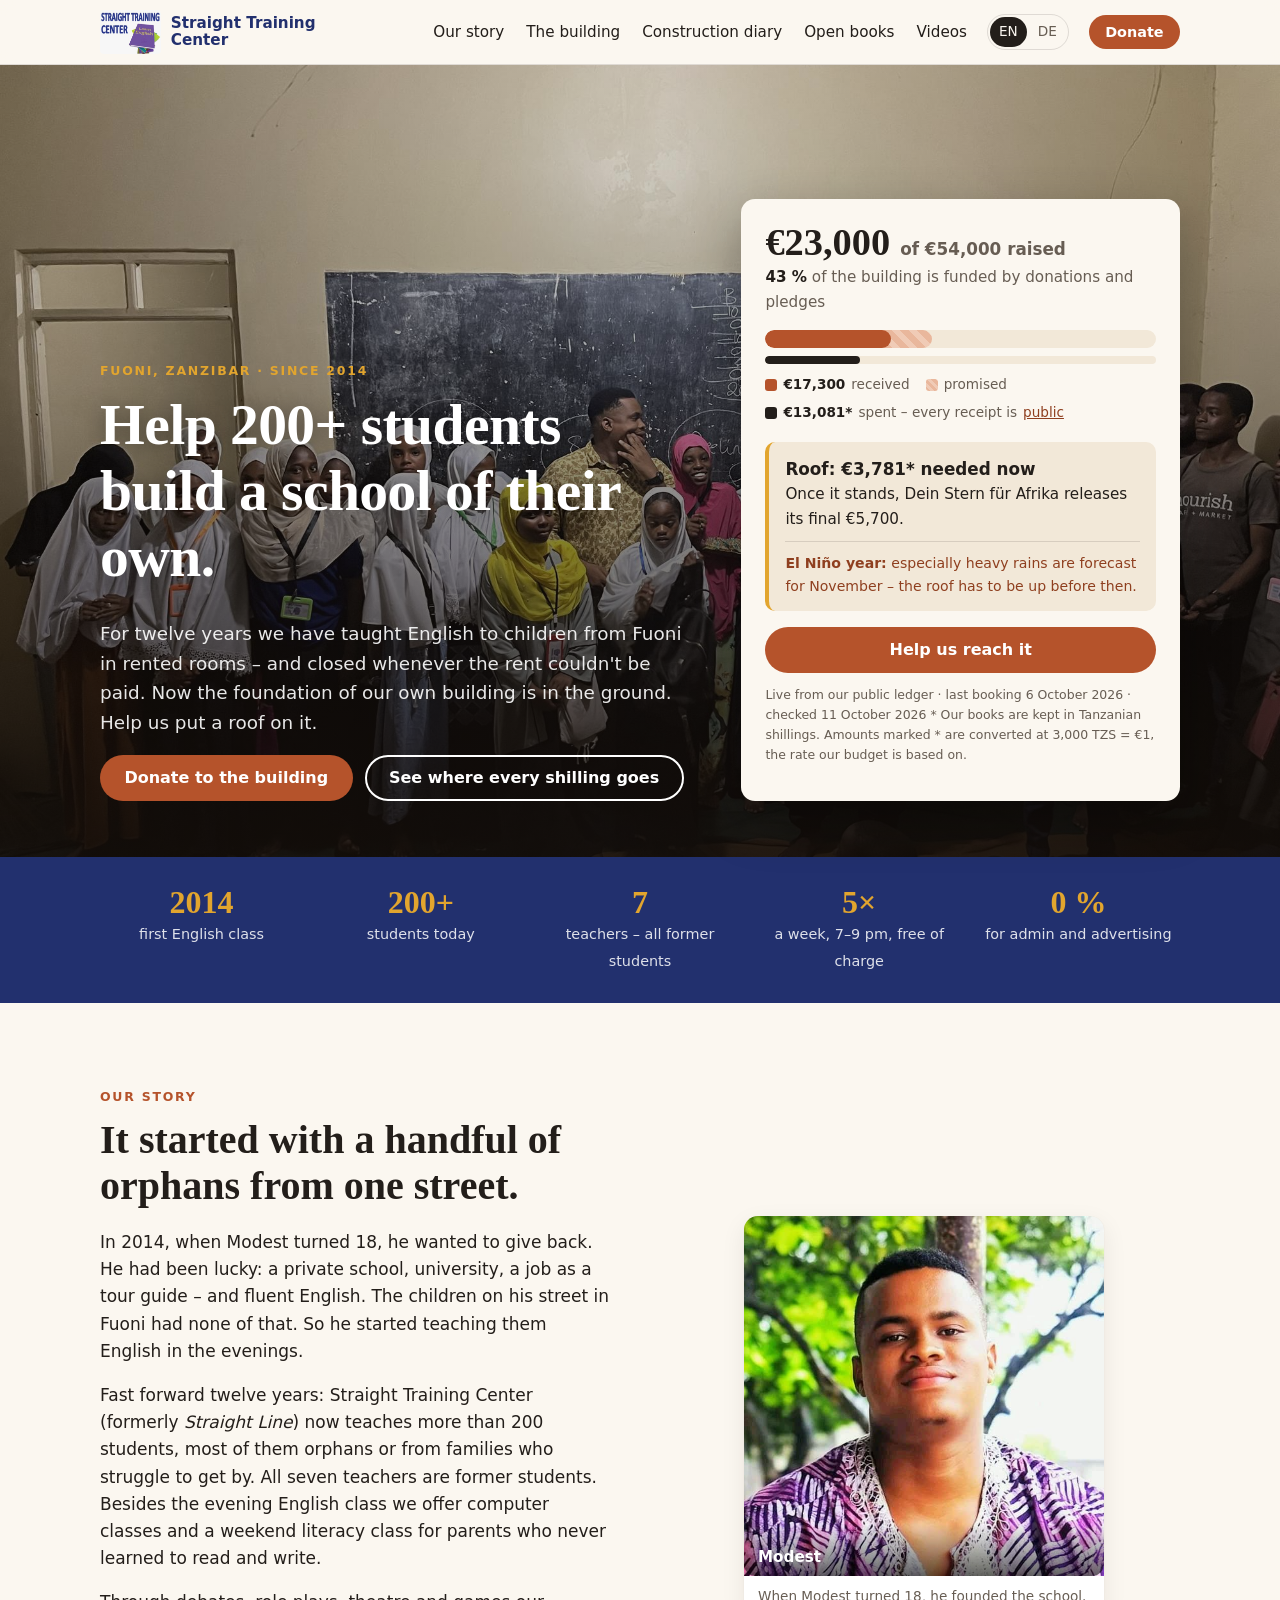
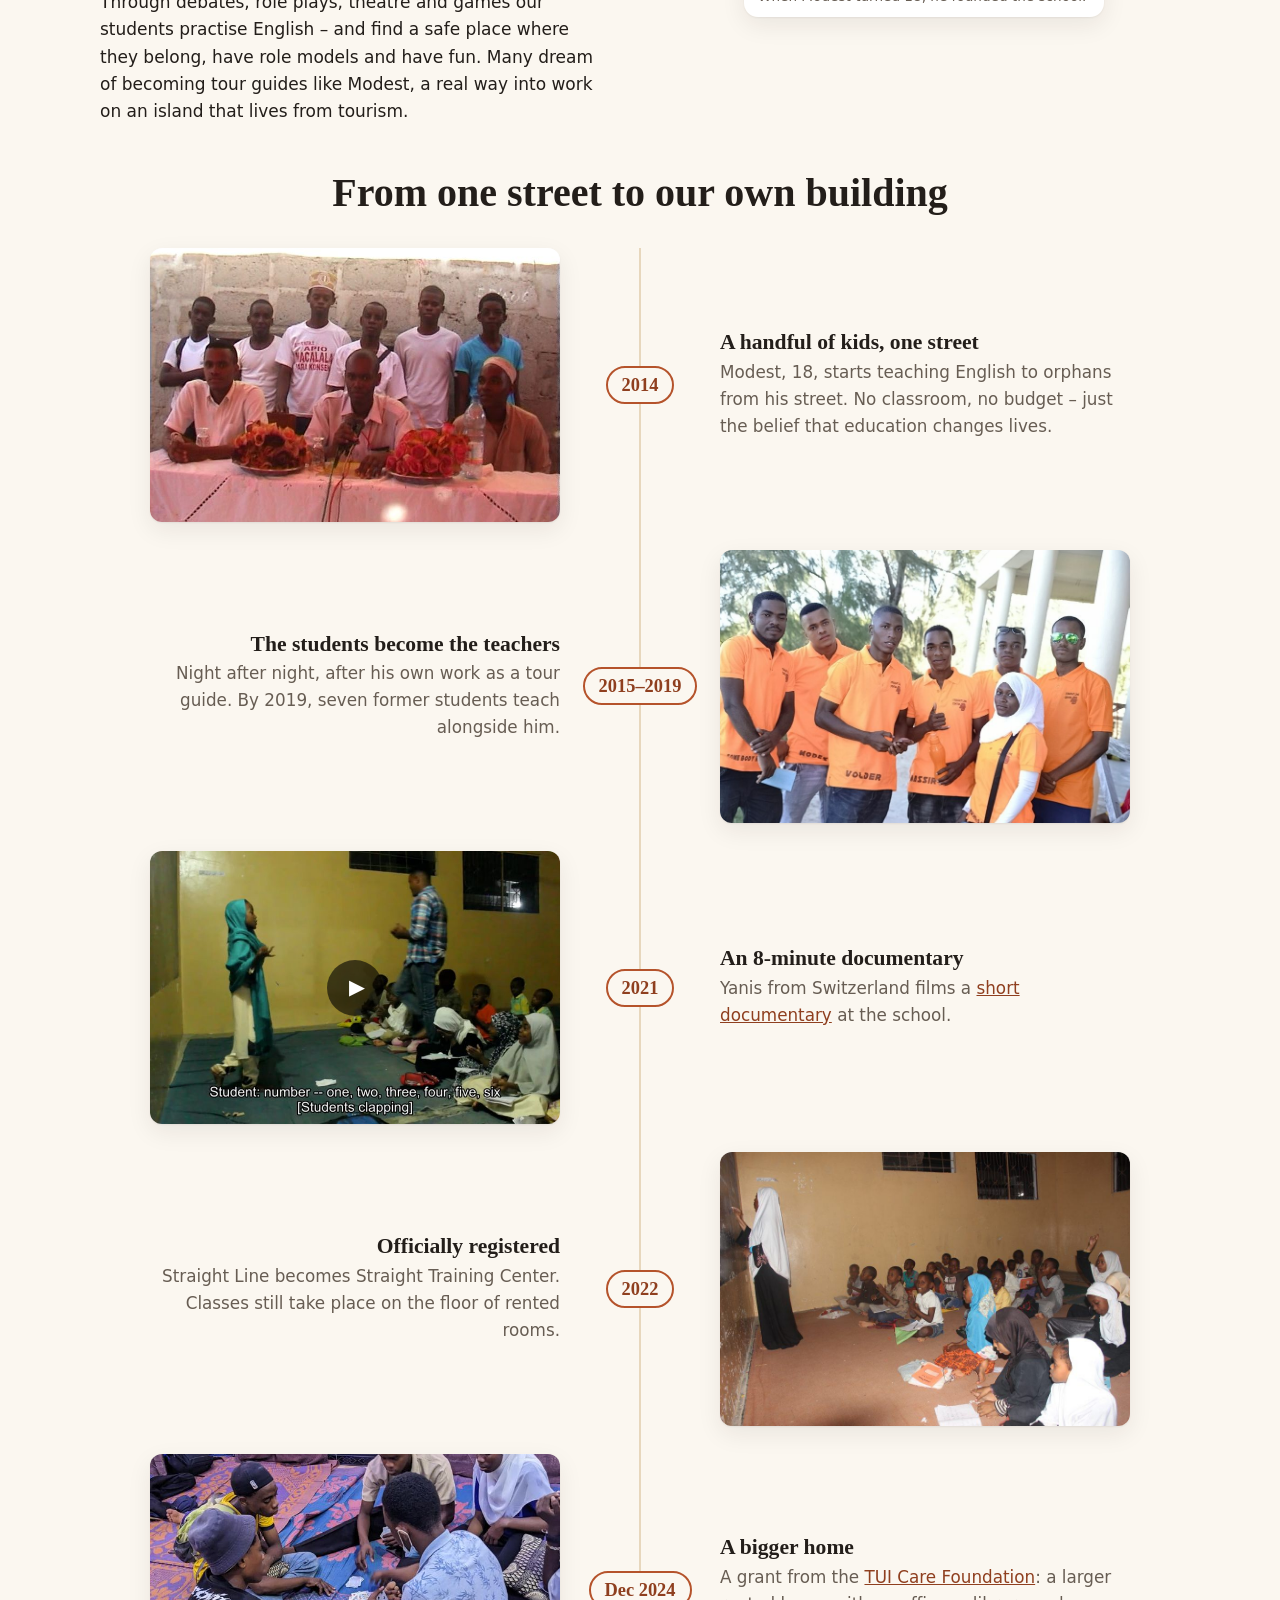
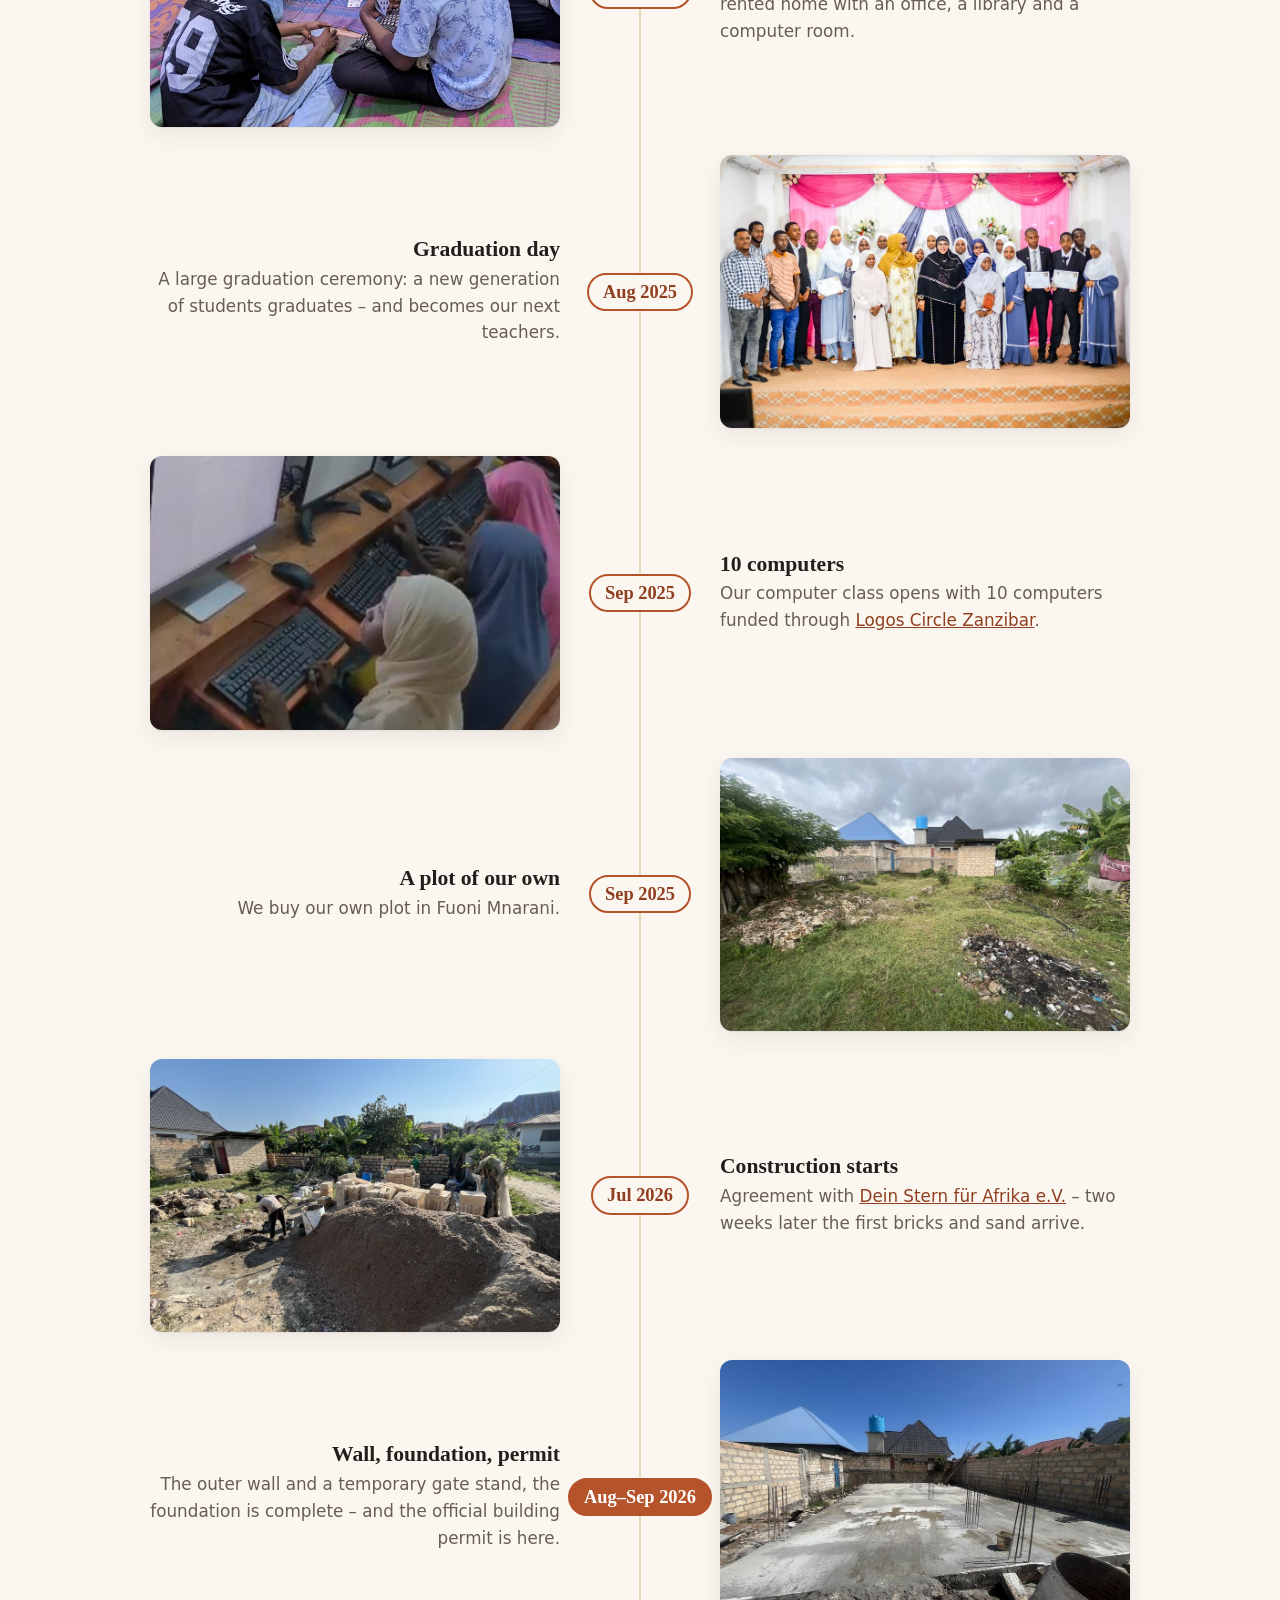
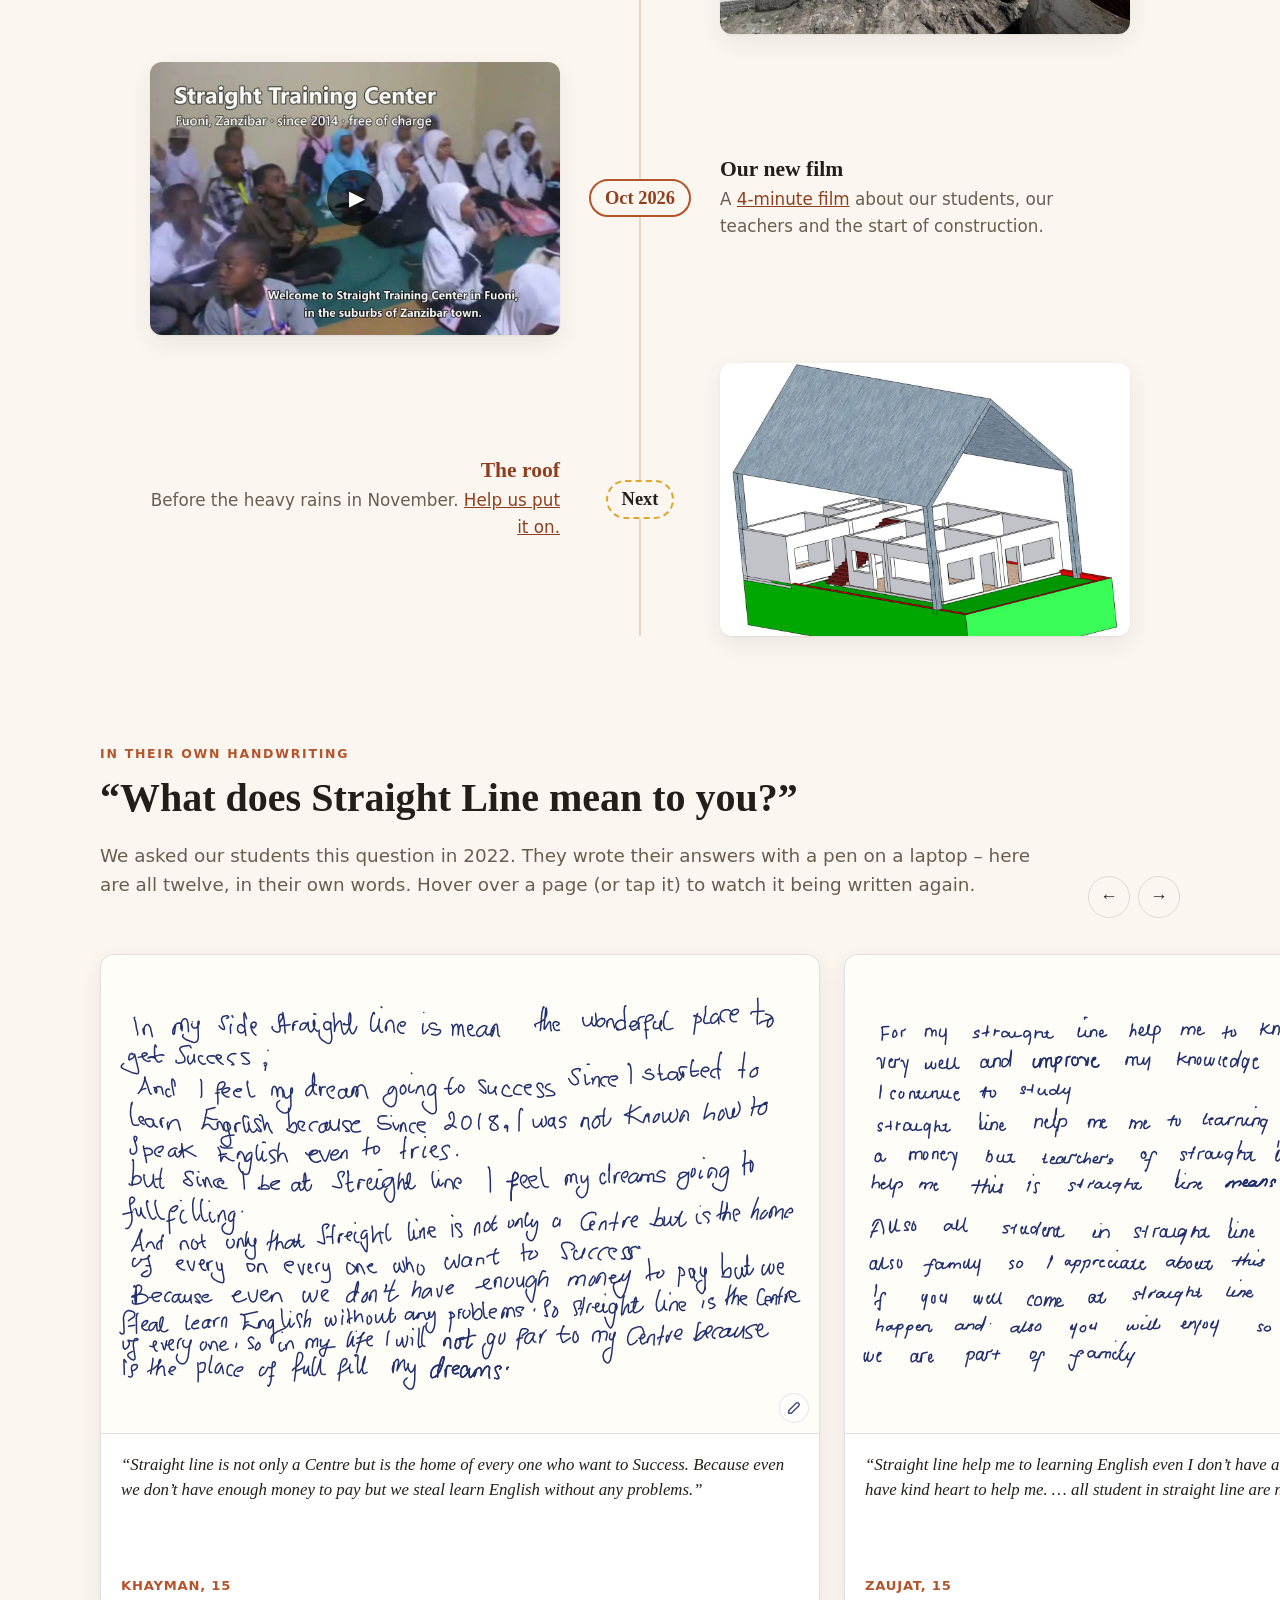
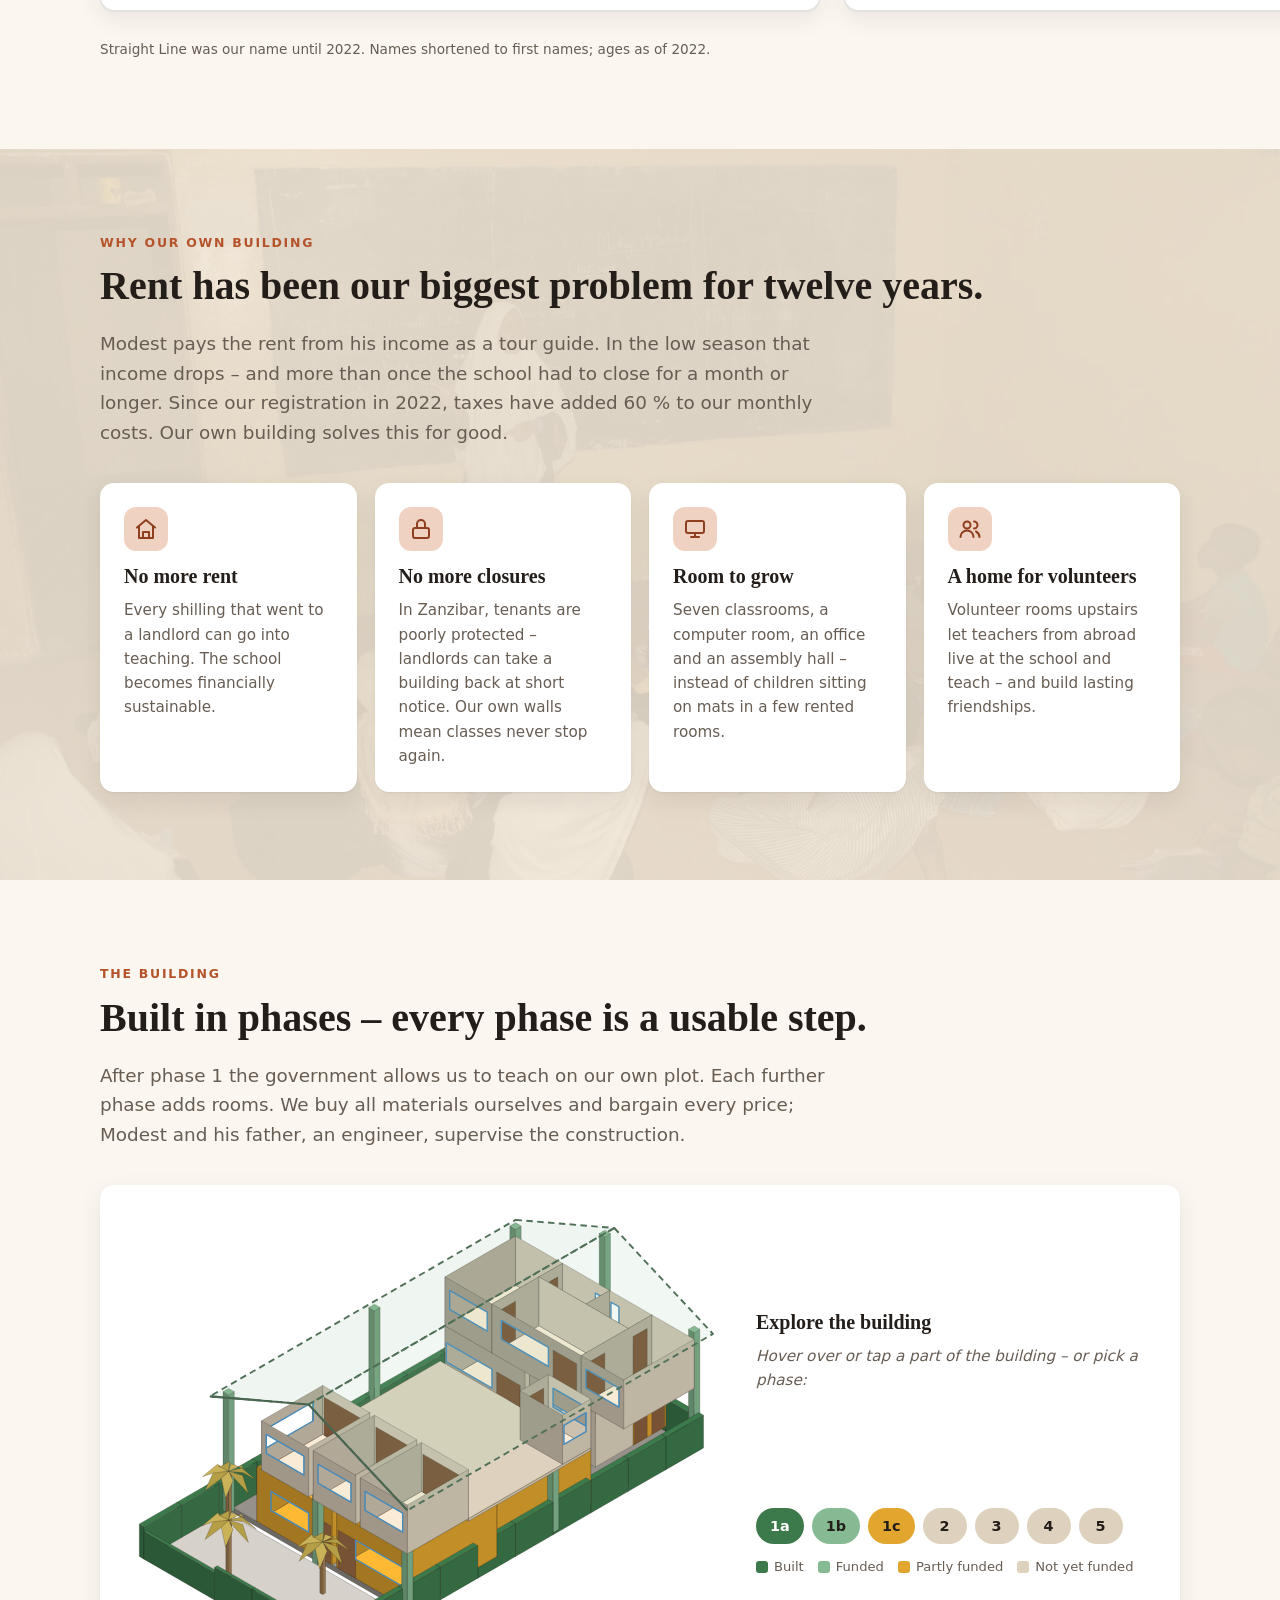
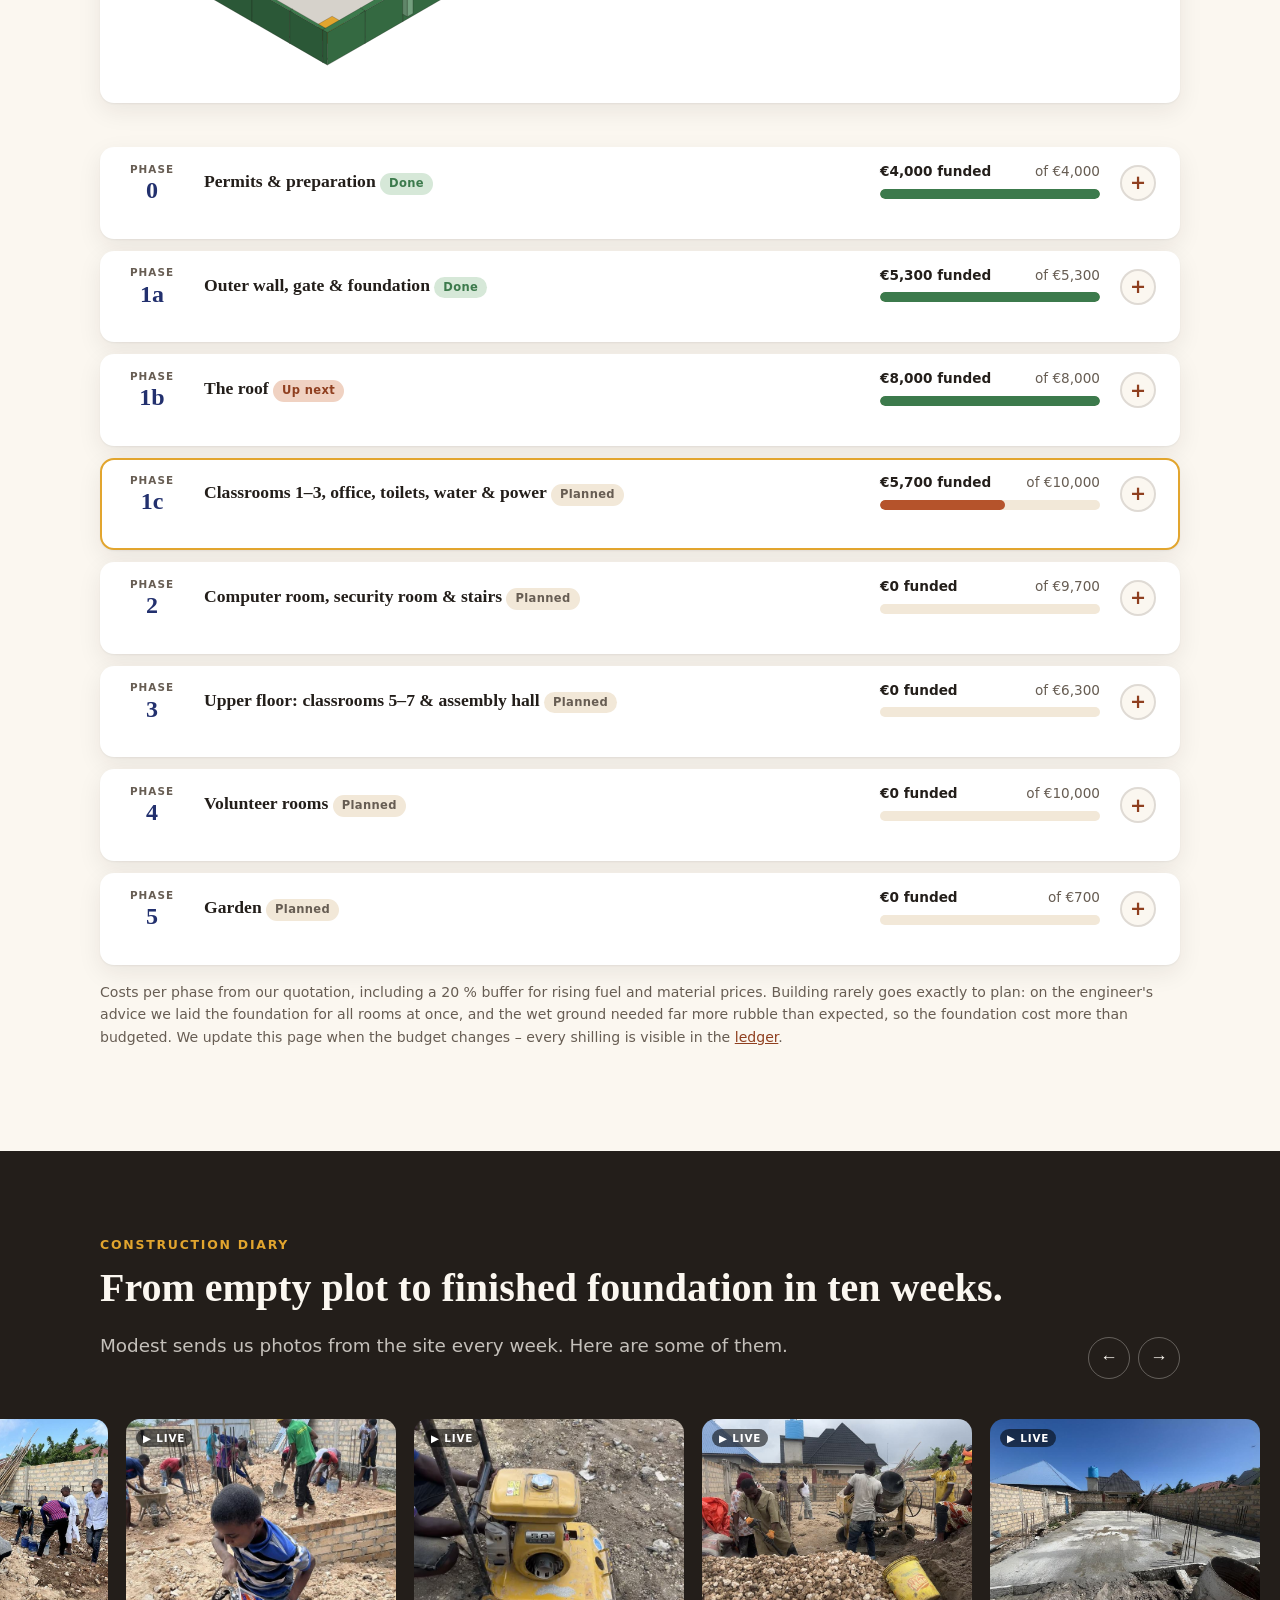
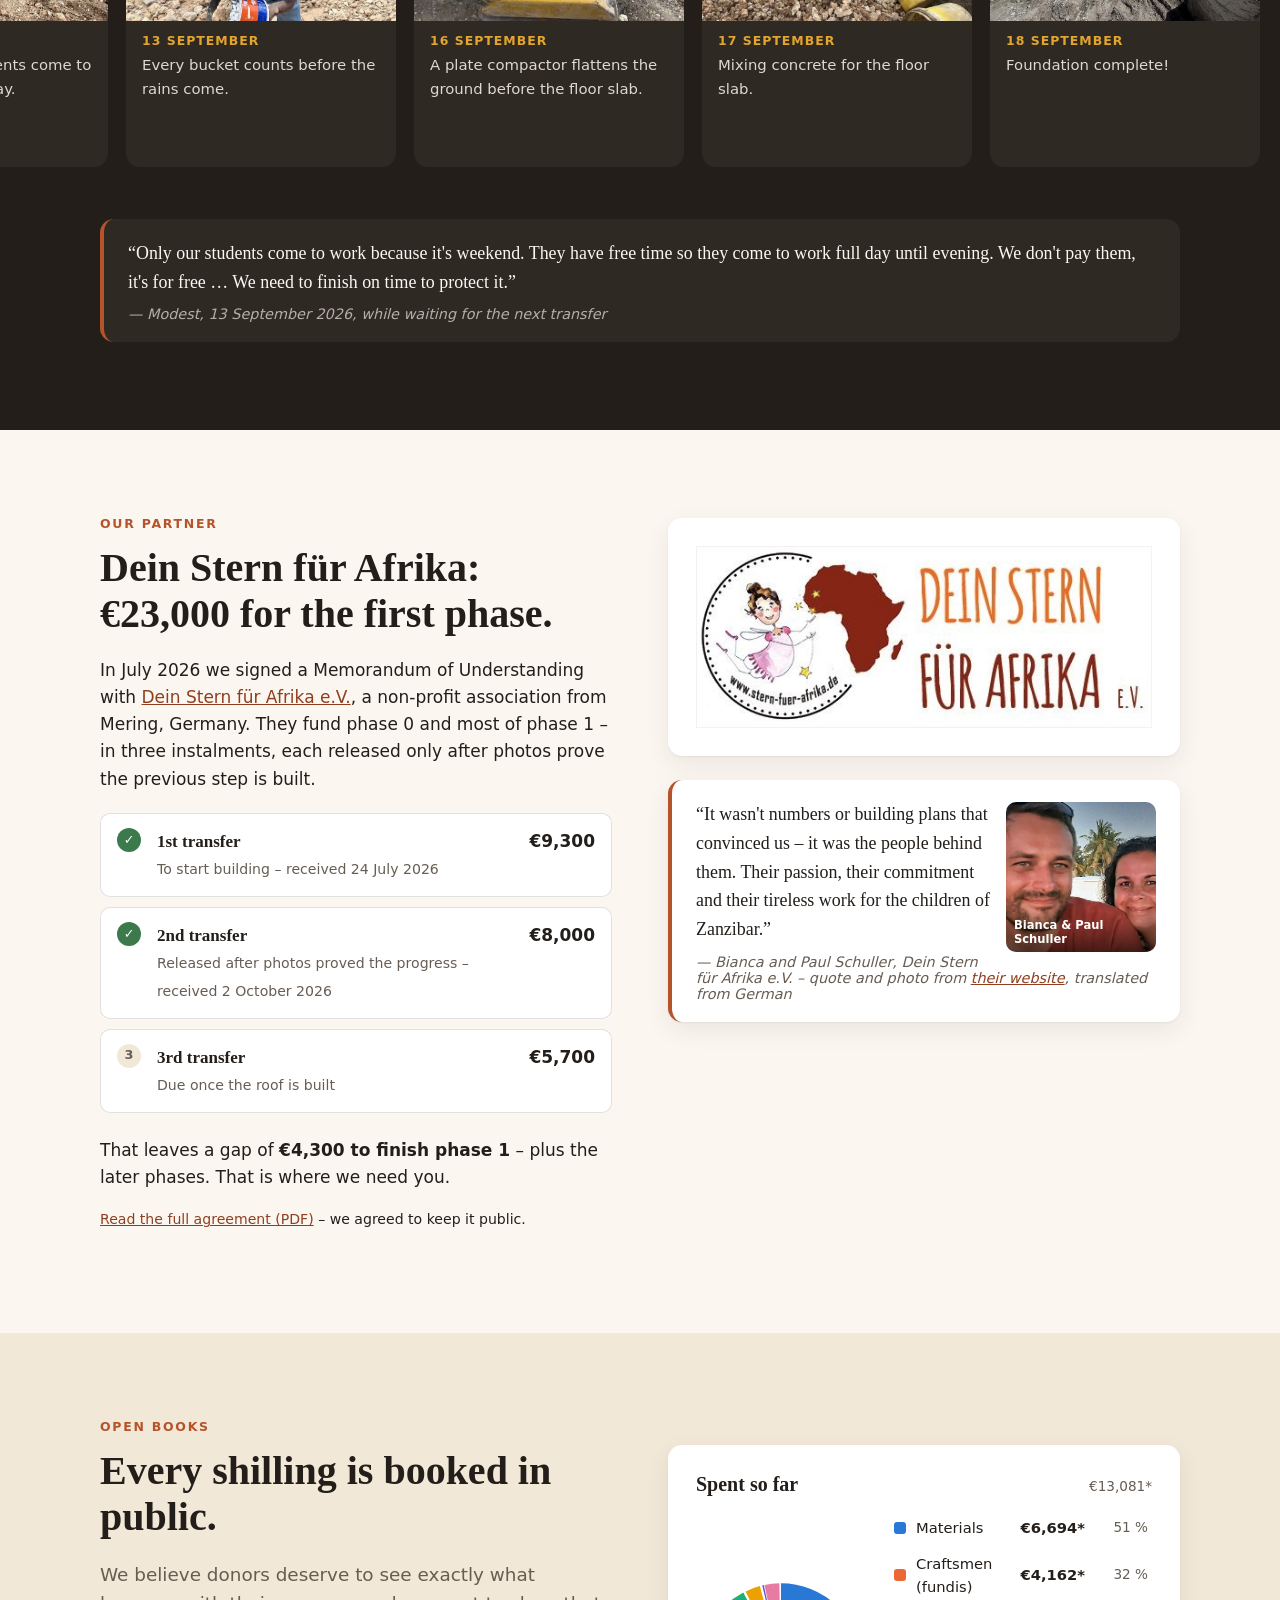
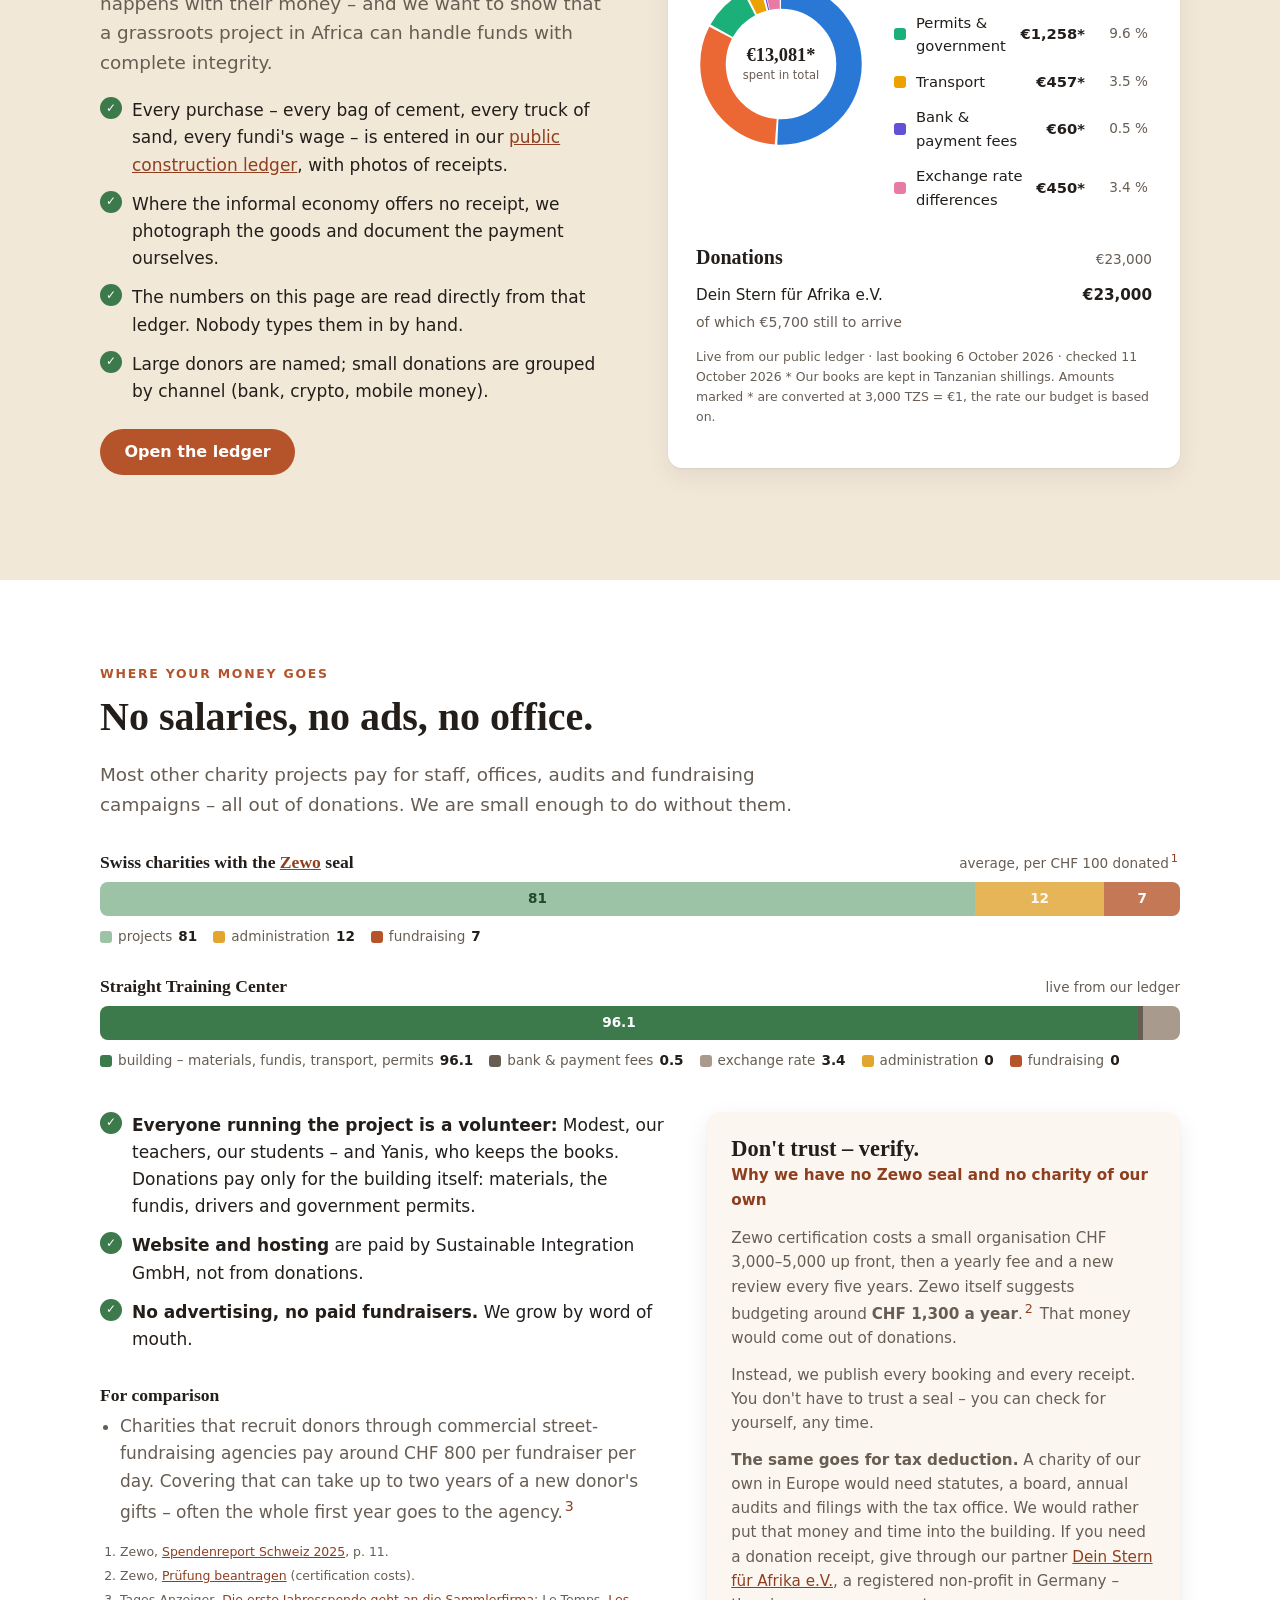
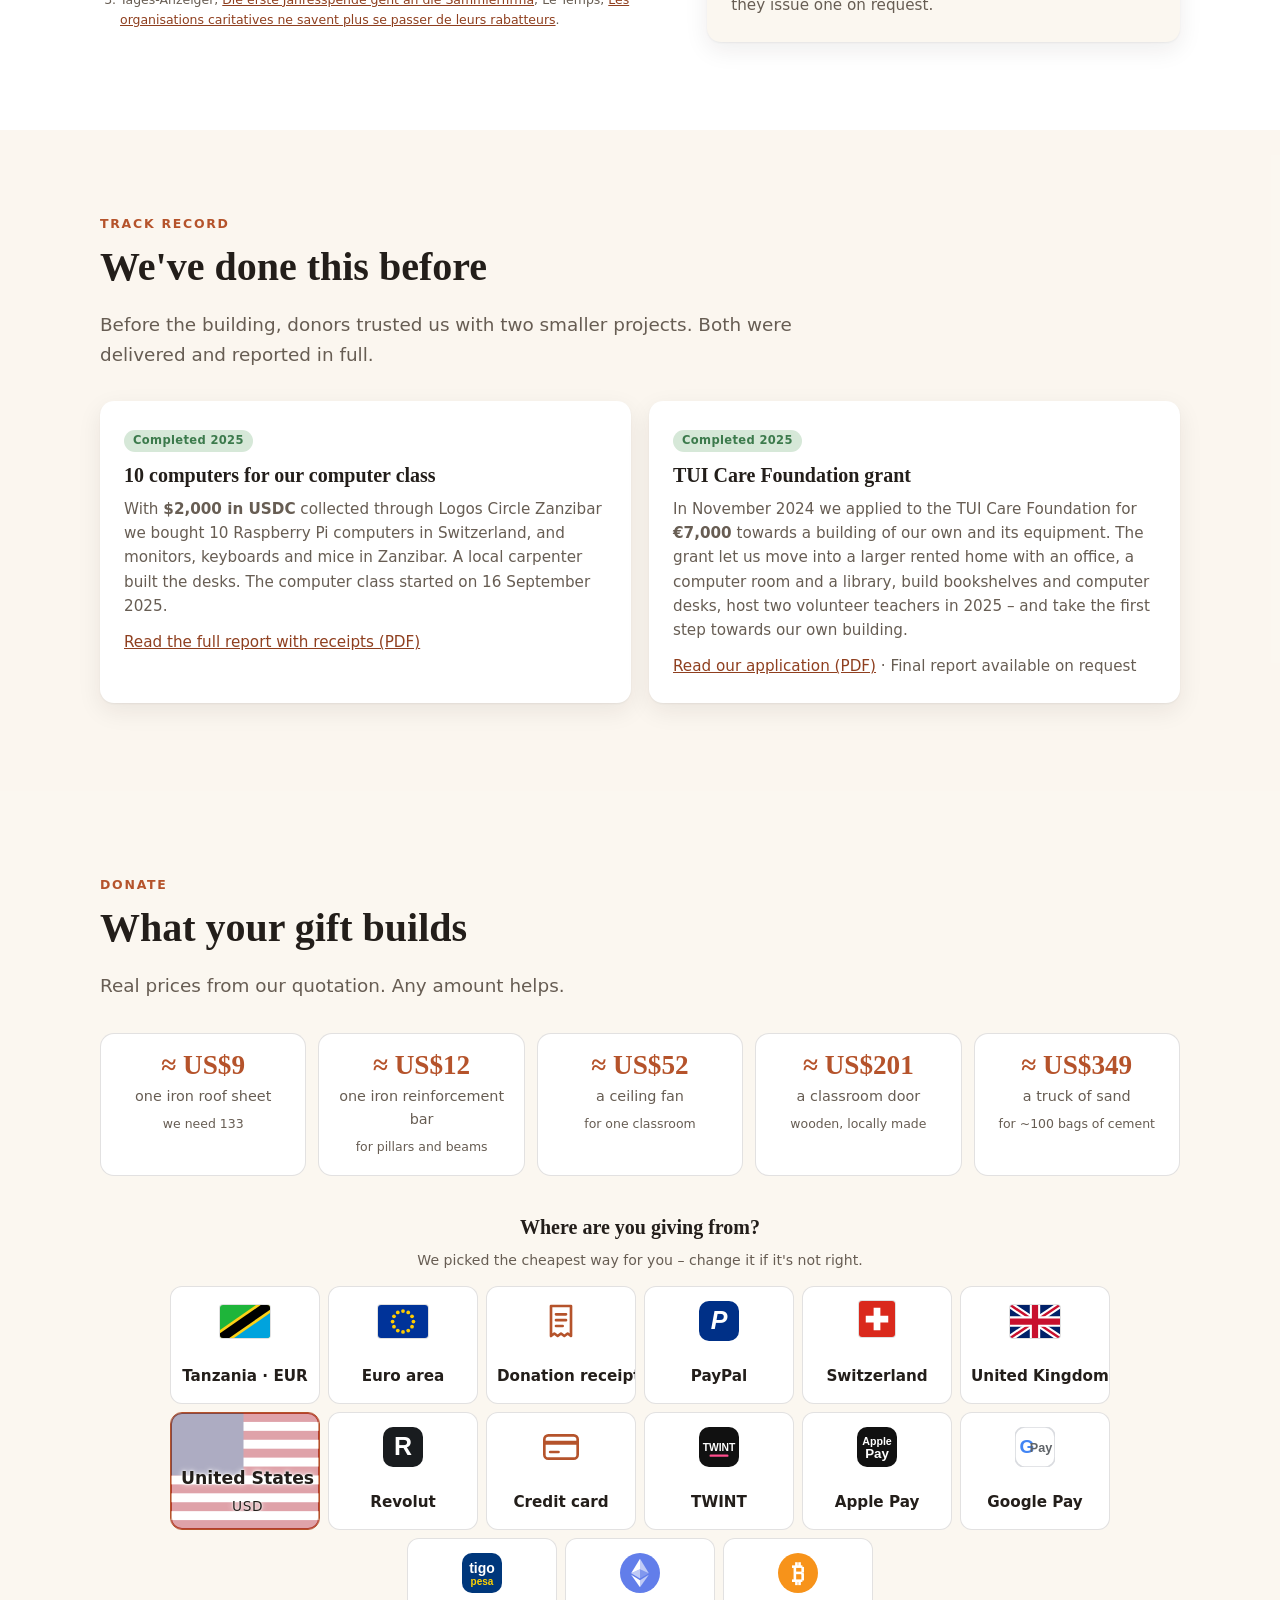
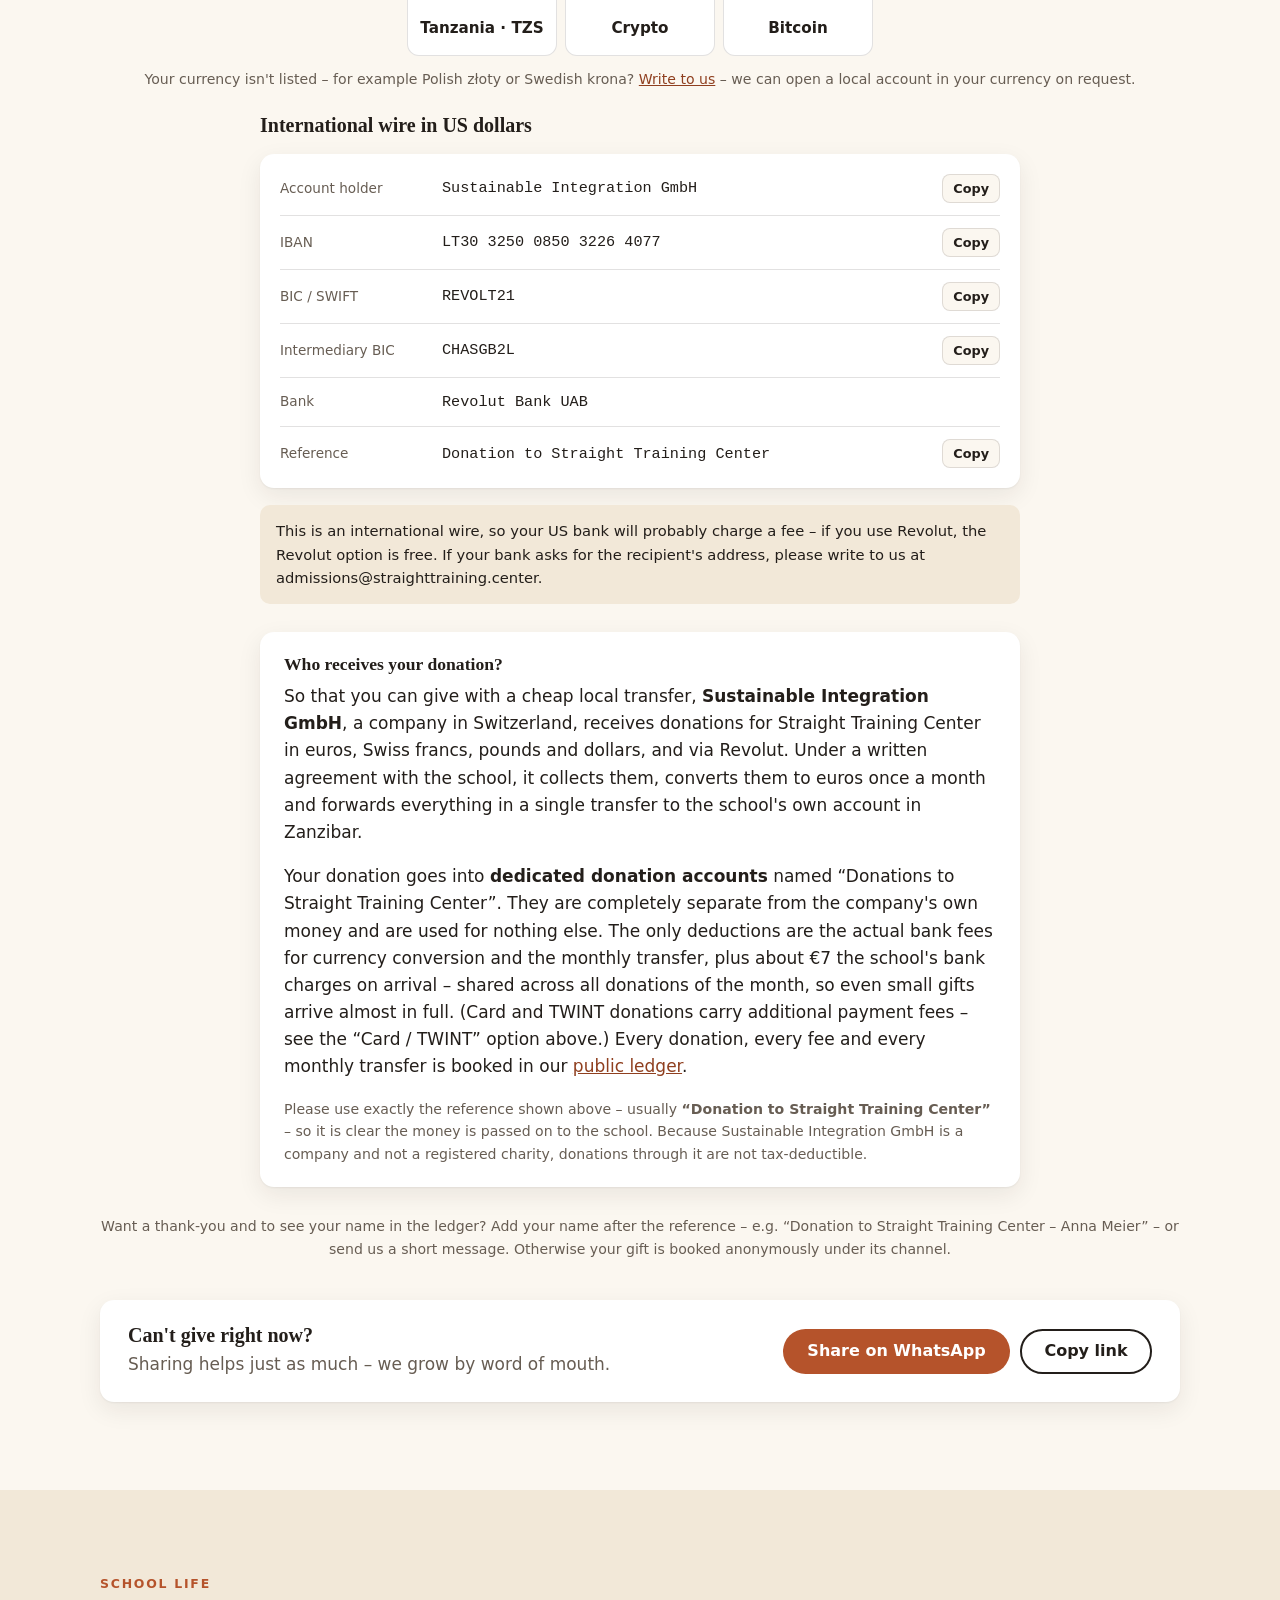
==== commit 376cb60d: "Separate tiles for credit card, TWINT, Apple Pay and Google Pay (15 tiles); chosen tile shows its fl" ====
--- a/index.html
+++ b/index.html
@@ -19,7 +19,7 @@
   <link rel="alternate" hreflang="de" href="https://donate.straighttraining.center/de/">
   <link rel="alternate" hreflang="x-default" href="https://donate.straighttraining.center/">
   <link rel="icon" href="assets/img/logos/stc.jpg">
-  <link rel="stylesheet" href="assets/css/style.css?v=20261021e">
+  <link rel="stylesheet" href="assets/css/style.css?v=20261021h">
 </head>
 <body>
 
@@ -577,8 +577,8 @@
   </div>
 </footer>
 
-<script src="assets/js/main.js?v=20261021e" defer></script>
-<script src="assets/js/donate.js?v=20261021e" defer></script>
-<script src="assets/js/model.js?v=20261021e" defer></script>
+<script src="assets/js/main.js?v=20261021h" defer></script>
+<script src="assets/js/donate.js?v=20261021h" defer></script>
+<script src="assets/js/model.js?v=20261021h" defer></script>
 </body>
 </html>
--- a/assets/css/style.css
+++ b/assets/css/style.css
@@ -652,12 +652,18 @@
 
 /* Donation tiles: the colourful logo leads; on hover or when chosen it floats into the background and the details appear */
 .region-picker button { position: relative; overflow: hidden; min-height: 118px; text-align: center; align-content: end; padding: 12px 10px 12px; }
-.region-picker .r-icon { position: absolute; top: 14px; left: 50%; margin: 0; width: 40px; height: 40px; transform: translateX(-50%); transition: transform .5s cubic-bezier(.2, .8, .2, 1), opacity .4s ease; }
+.region-picker .r-icon { position: absolute; top: 14px; left: 50%; margin: 0; width: 40px; height: 40px; transform: translateX(-50%); transition: top .45s cubic-bezier(.2, .8, .2, 1), left .45s cubic-bezier(.2, .8, .2, 1), width .45s cubic-bezier(.2, .8, .2, 1), height .45s cubic-bezier(.2, .8, .2, 1), opacity .4s ease; }
 .region-picker .r-icon.flag { width: 50px; height: 33px; top: 18px; }
 .region-picker button b, .region-picker button span { position: relative; z-index: 1; }
 .region-picker button span { opacity: 0; max-height: 0; overflow: hidden; transform: translateY(6px); transition: opacity .3s ease, transform .3s ease, max-height .35s ease; }
-.region-picker button:hover .r-icon, .region-picker button:focus-visible .r-icon, .region-picker button[aria-checked="true"] .r-icon {
-  transform: translate(-50%, 18px) scale(2.6) rotate(-8deg); opacity: .16; }
+/* hover / chosen: the logo or flag grows to fill the whole tile (no tilt) and shows through */
+.region-picker button:hover .r-icon.r-icon.r-icon, .region-picker button:focus-visible .r-icon.r-icon.r-icon, .region-picker button[aria-checked="true"] .r-icon.r-icon.r-icon {
+  top: 0; left: 0; width: 100%; height: 100%; transform: none; opacity: .42; border-radius: 0; }
+.region-picker button[aria-checked="true"] { background: var(--white); }
+.region-picker button[aria-checked="true"] b { font-size: 1.08rem; }
+.region-picker button[aria-checked="true"] span { font-size: .86rem; color: var(--ink); }
+.region-picker button:hover b, .region-picker button:focus-visible b, .region-picker button[aria-checked="true"] b,
+.region-picker button:hover span, .region-picker button:focus-visible span, .region-picker button[aria-checked="true"] span { text-shadow: 0 0 6px #fff, 0 0 3px #fff, 0 0 1px #fff; }
 .region-picker button:hover span, .region-picker button:focus-visible span, .region-picker button[aria-checked="true"] span { opacity: 1; transform: none; max-height: 3.2em; }
 @media (prefers-reduced-motion: reduce) { .region-picker .r-icon, .region-picker button span { transition: none; } }
 
@@ -735,11 +741,12 @@
 .cta-box { background: var(--white); border-radius: var(--radius); box-shadow: var(--shadow); padding: 22px 24px; border-left: 4px solid var(--brick); }
 .cta-box p { margin: 0 0 14px; }
 .cta-box p:last-child { margin: 14px 0 0; }
-.pay-buttons { display: grid; grid-template-columns: repeat(4, 1fr); gap: 10px; }
-.pay-btn { display: flex; align-items: center; justify-content: center; gap: 8px; padding: 12px 10px; }
+.pay-buttons { display: flex; flex-wrap: wrap; gap: 10px; }
+.lead-line { margin: 0 0 8px; }
+.pay-btn { display: inline-flex; align-items: center; justify-content: center; gap: 10px; padding: 12px 22px; }
 .pay-btn .r-icon { width: 26px; height: 26px; flex: none; }
 .pay-btn i { font-style: normal; opacity: .75; }
-@media (max-width: 560px) { .pay-buttons { grid-template-columns: repeat(2, 1fr); } }
+@media (max-width: 560px) { .pay-btn { width: 100%; } }
 .region-panel h4 { margin: 24px 0 8px; font-size: 1.02rem; }
 .fee-table { width: 100%; max-width: 520px; border-collapse: collapse; background: var(--white); border-radius: 10px; overflow: hidden; box-shadow: var(--shadow); margin: 12px 0 8px; font-size: .94rem; }
 .fee-table th, .fee-table td { padding: 9px 14px; text-align: right; border-bottom: 1px solid var(--line); }
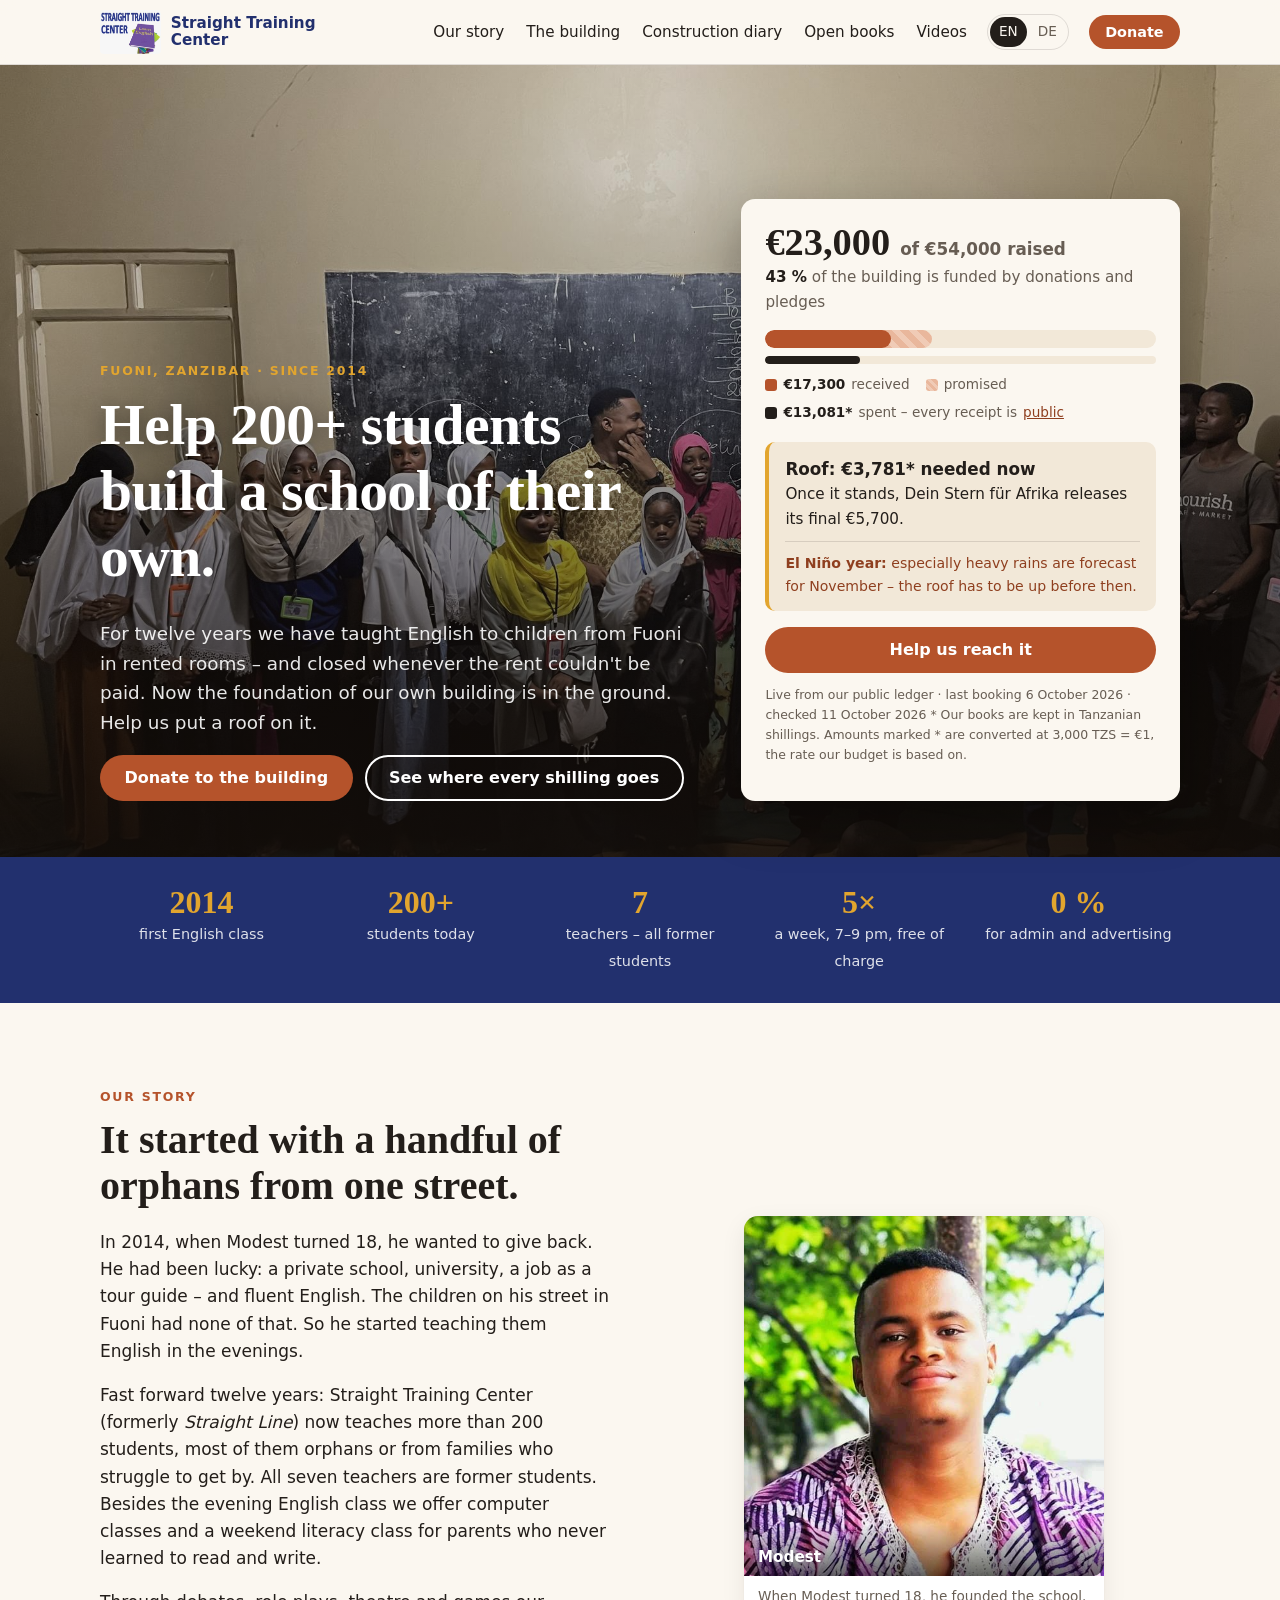
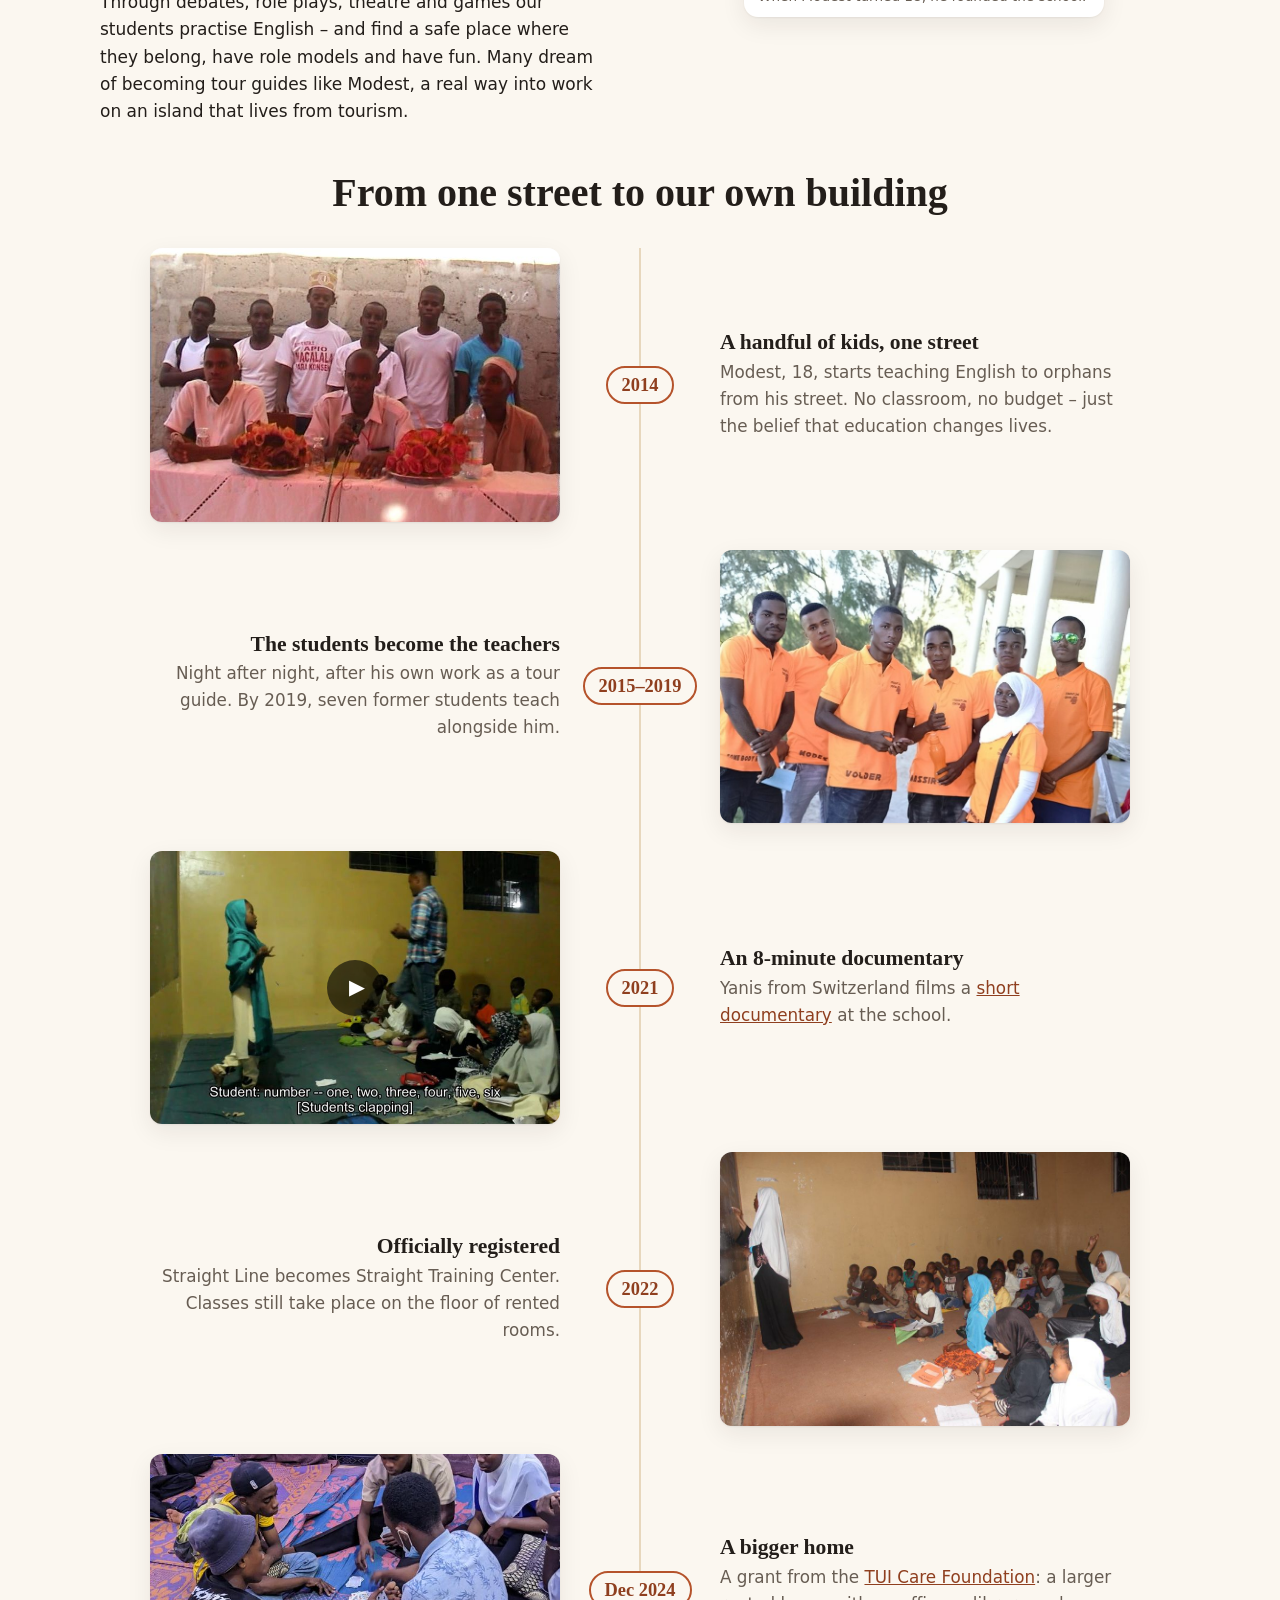
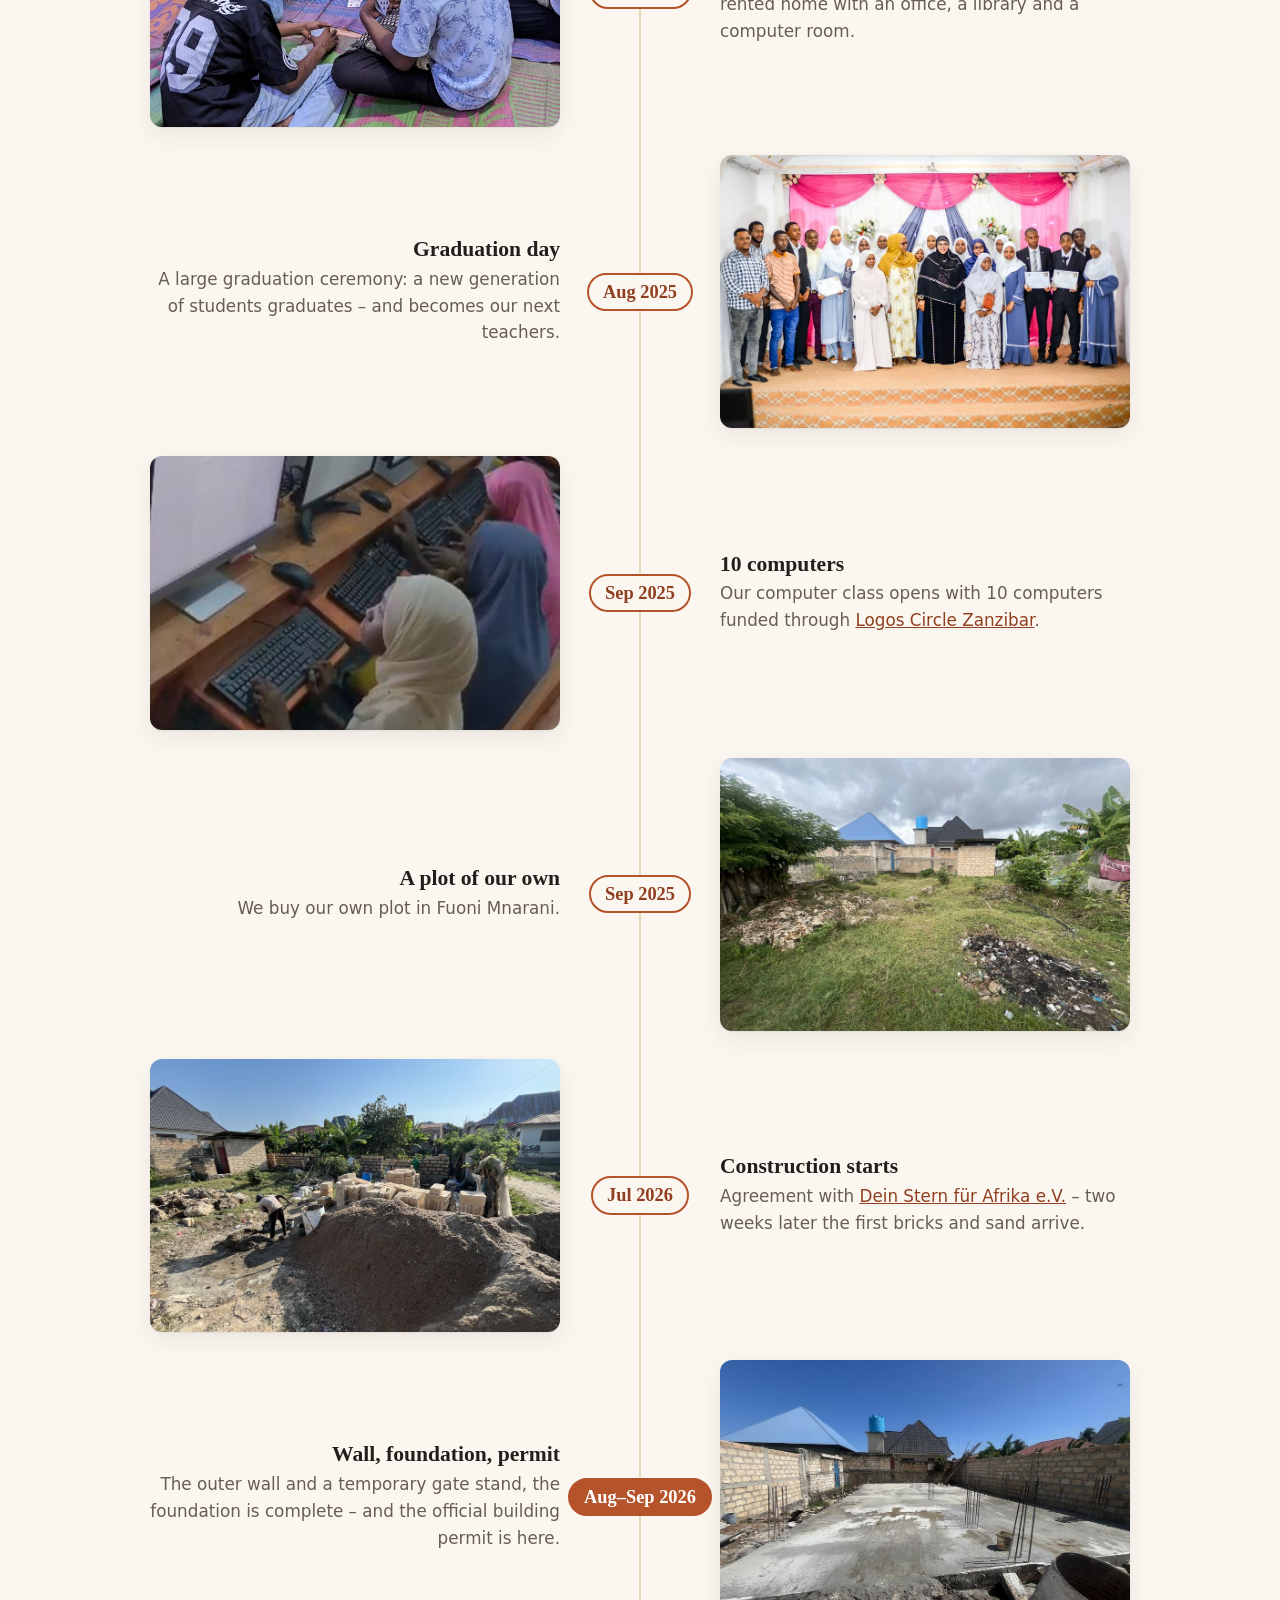
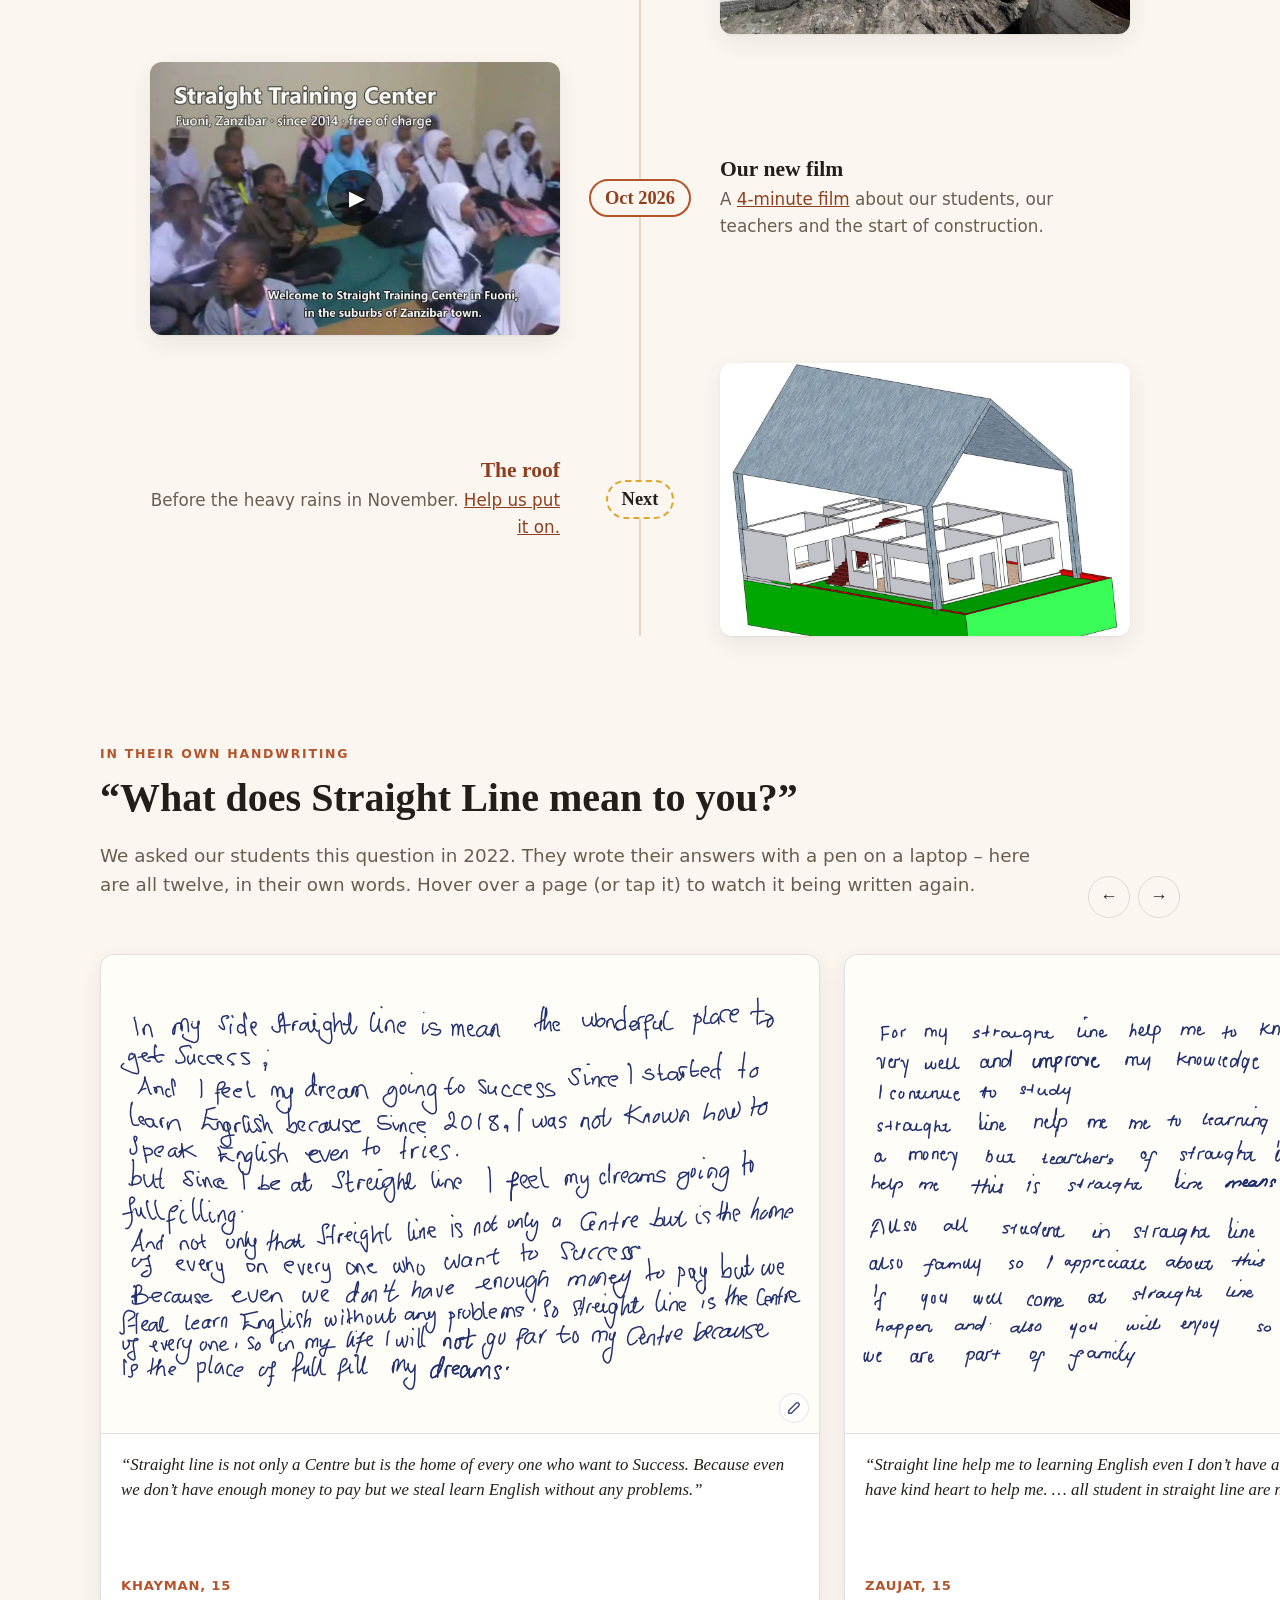
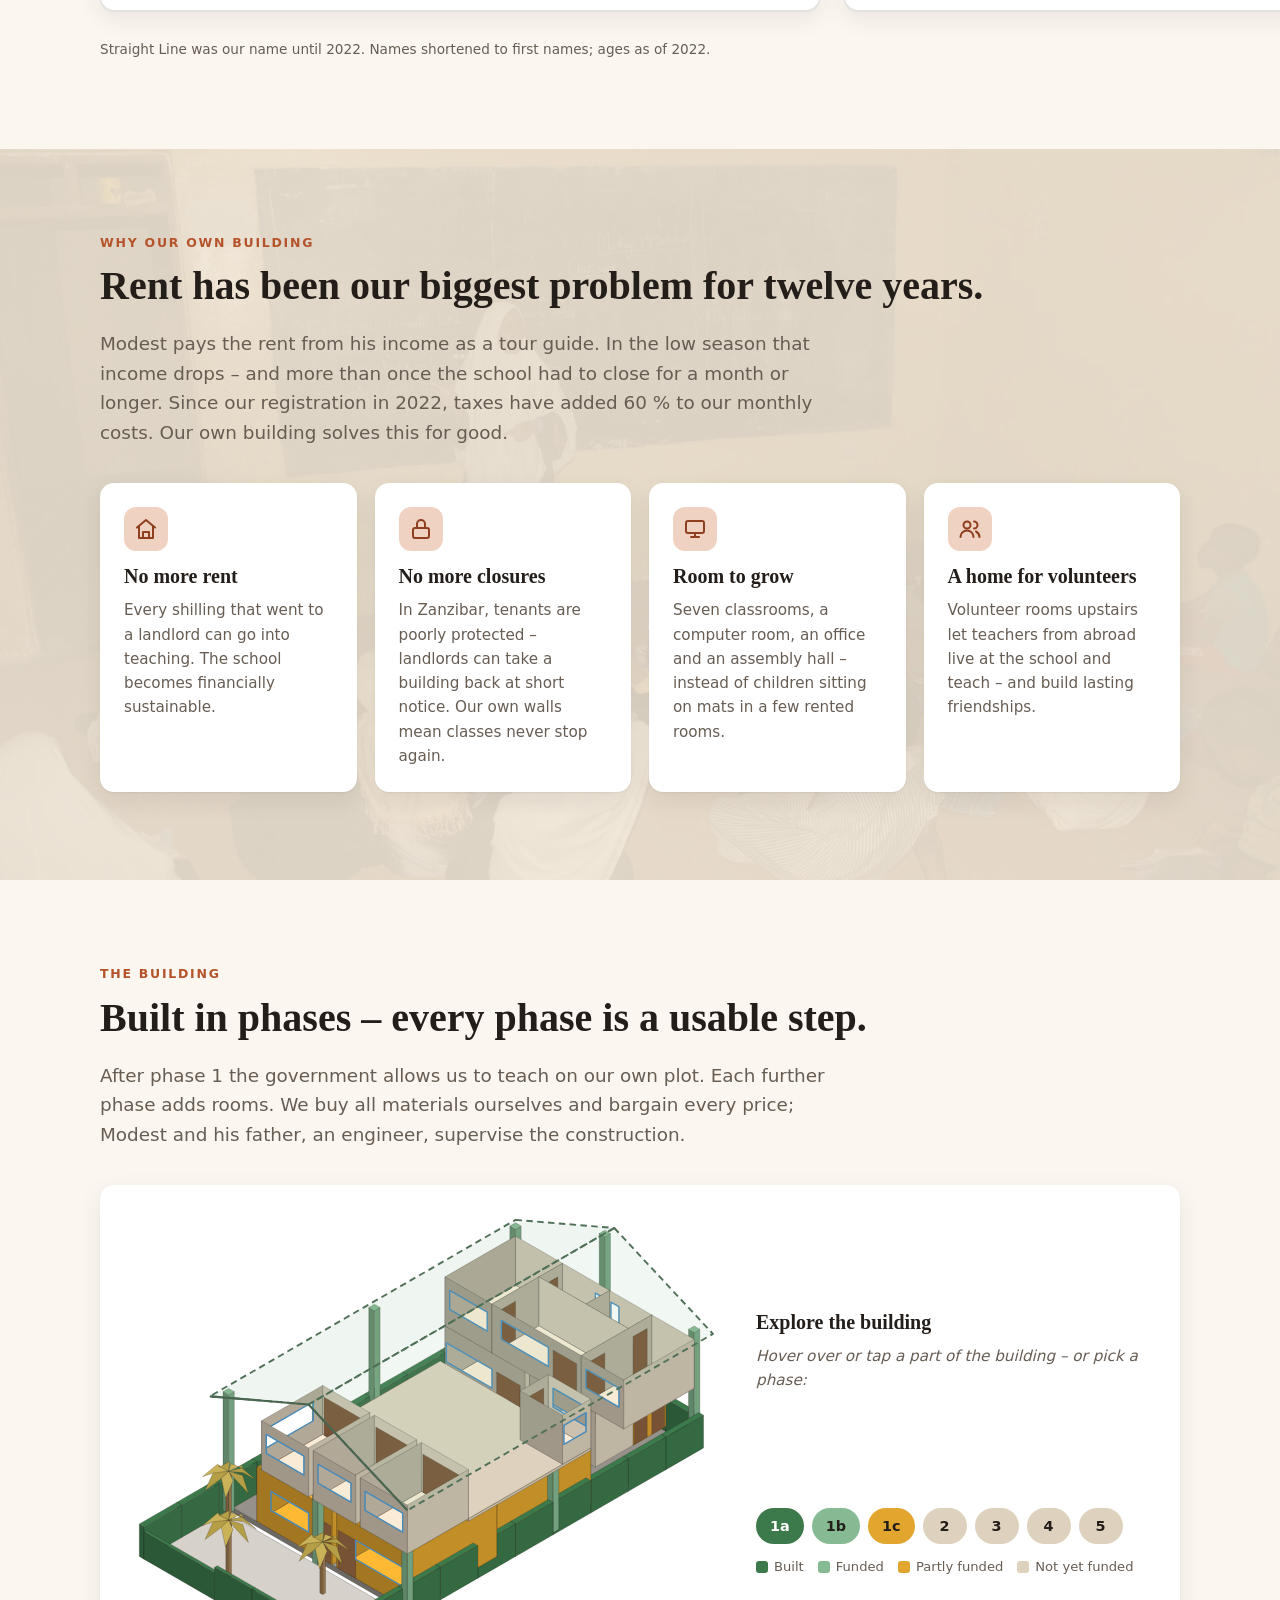
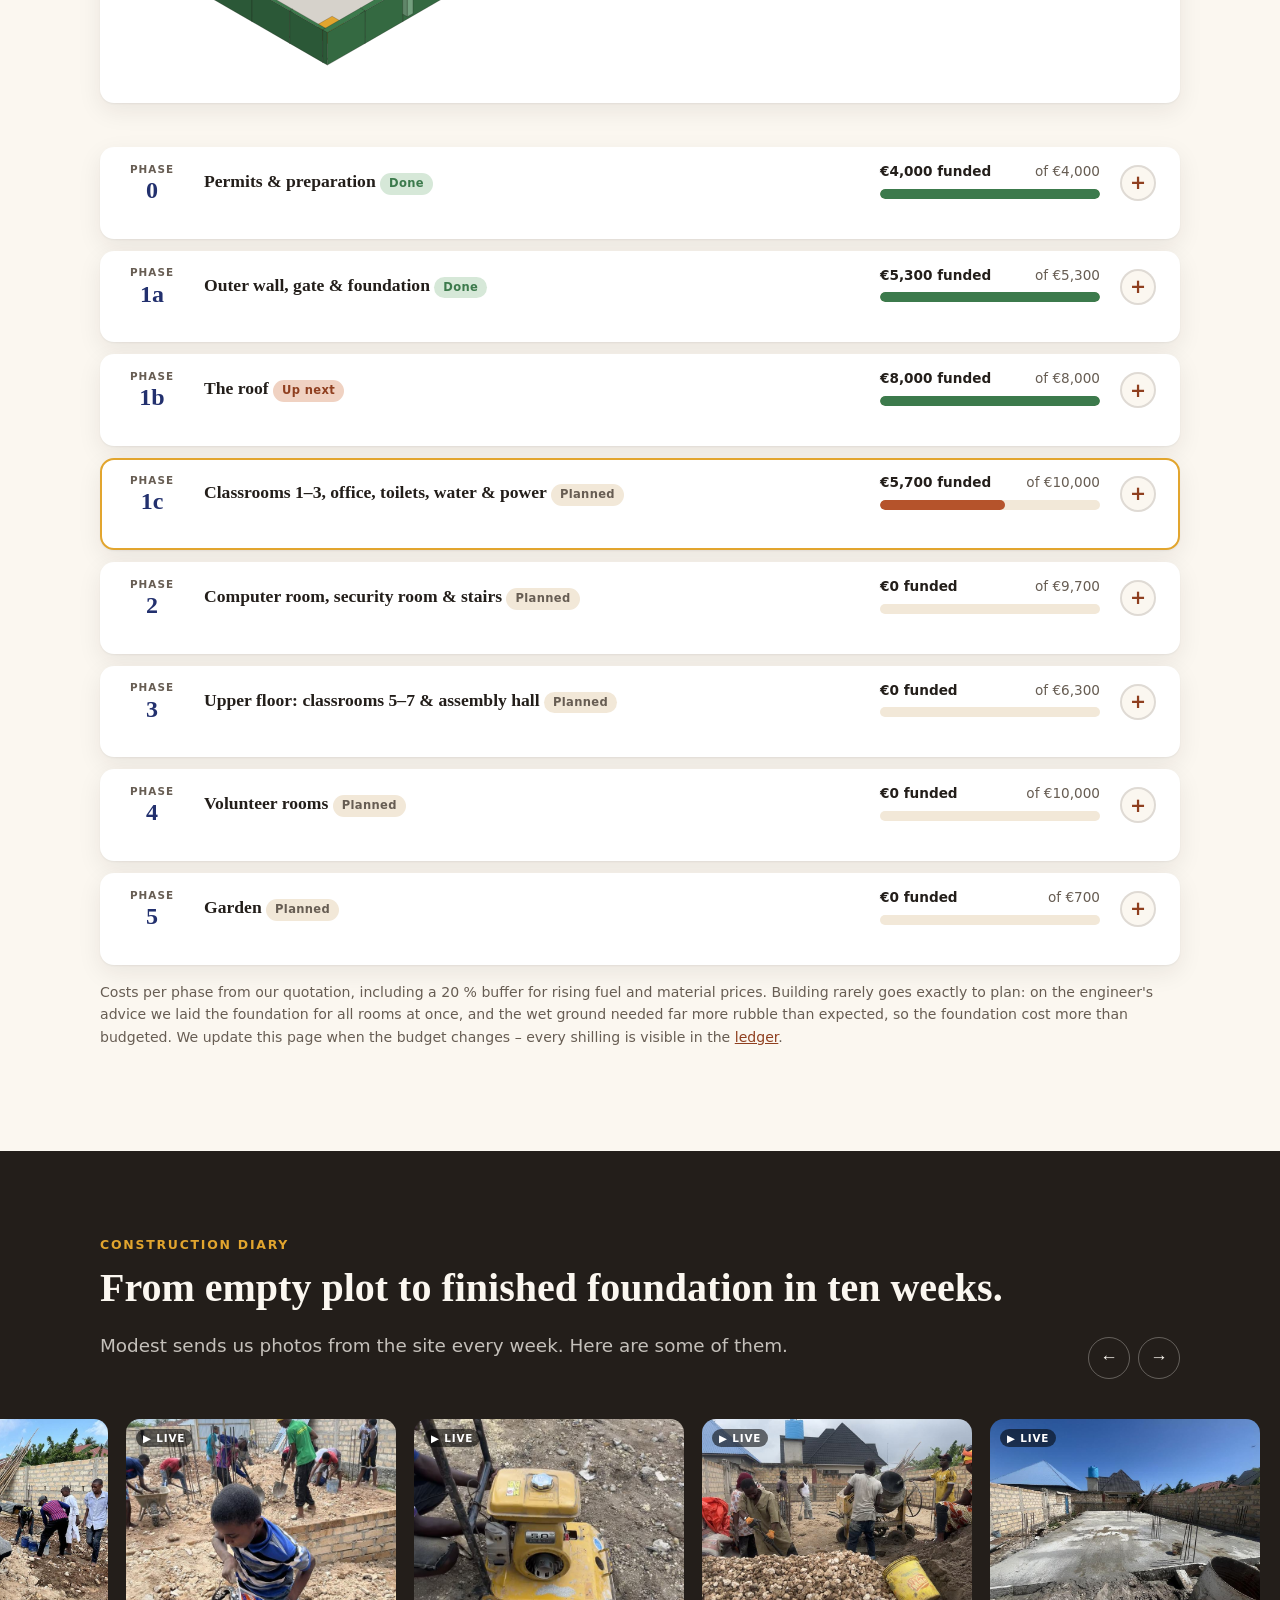
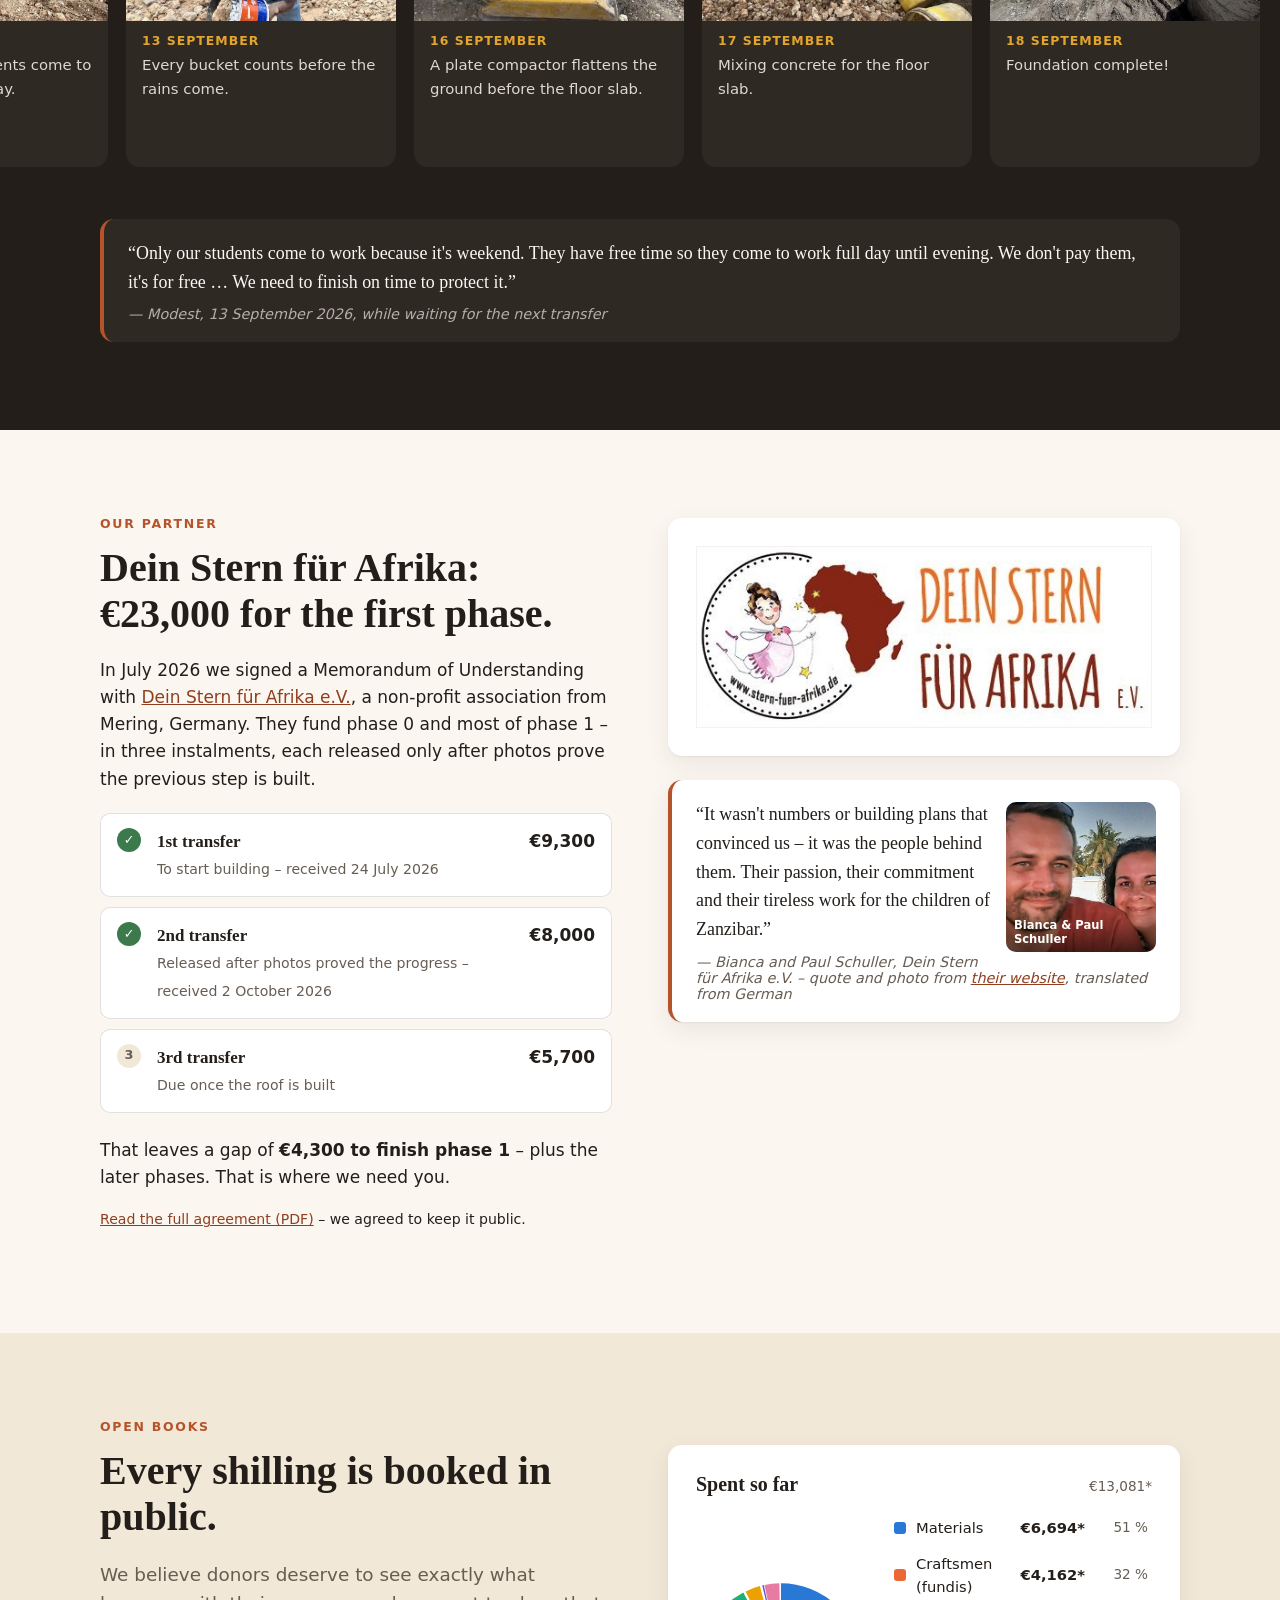
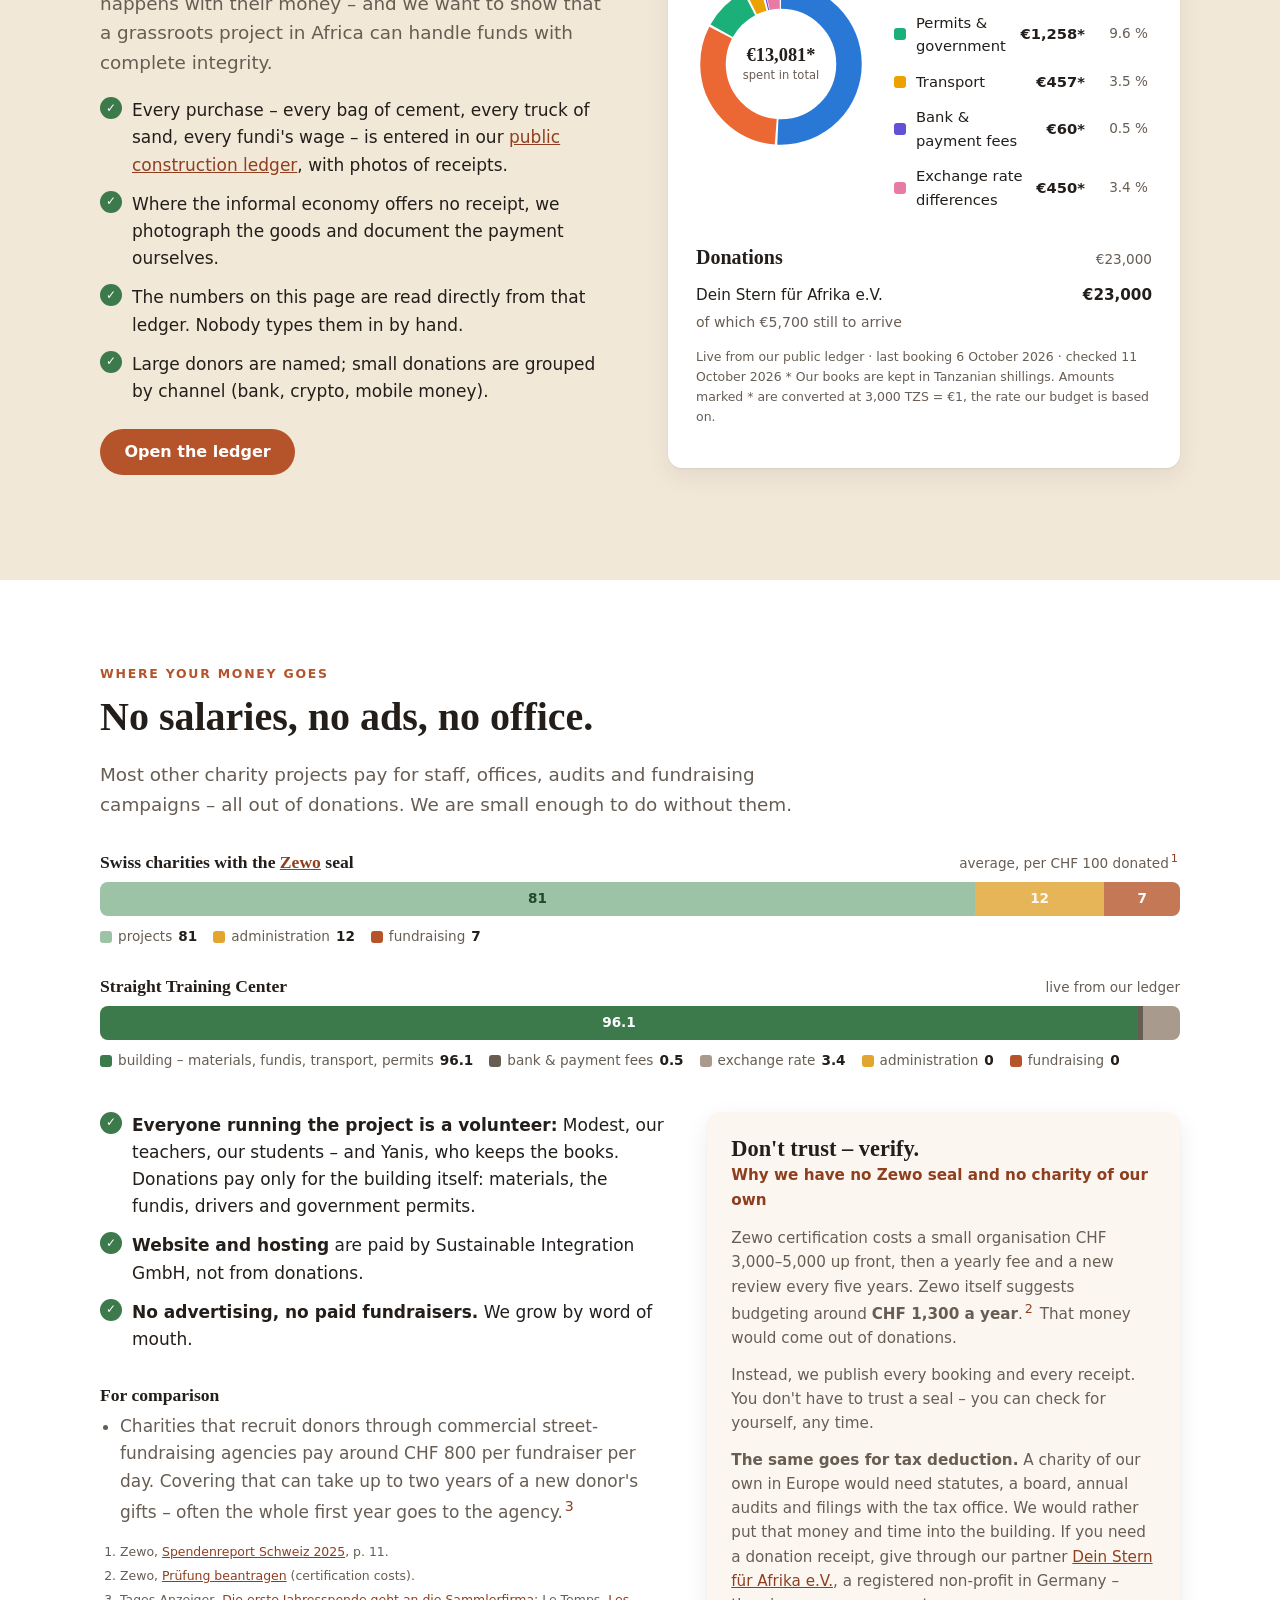
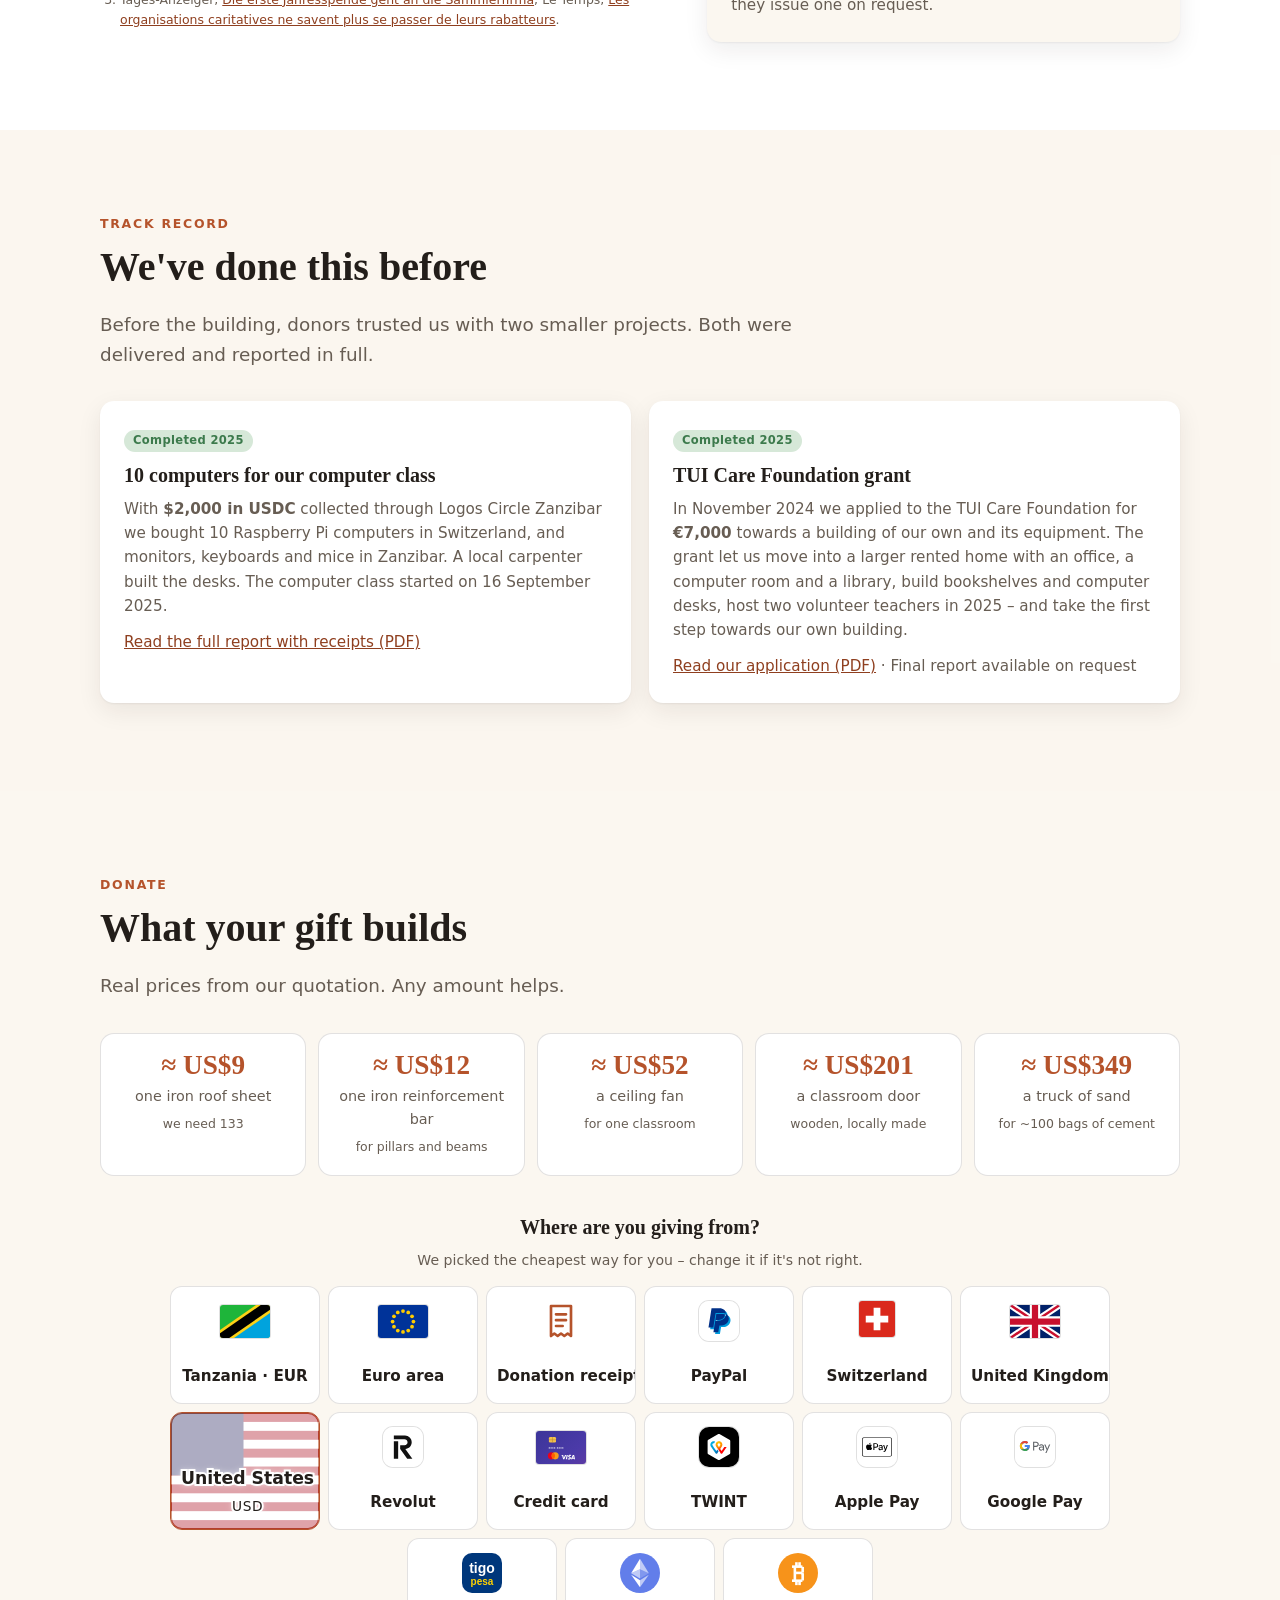
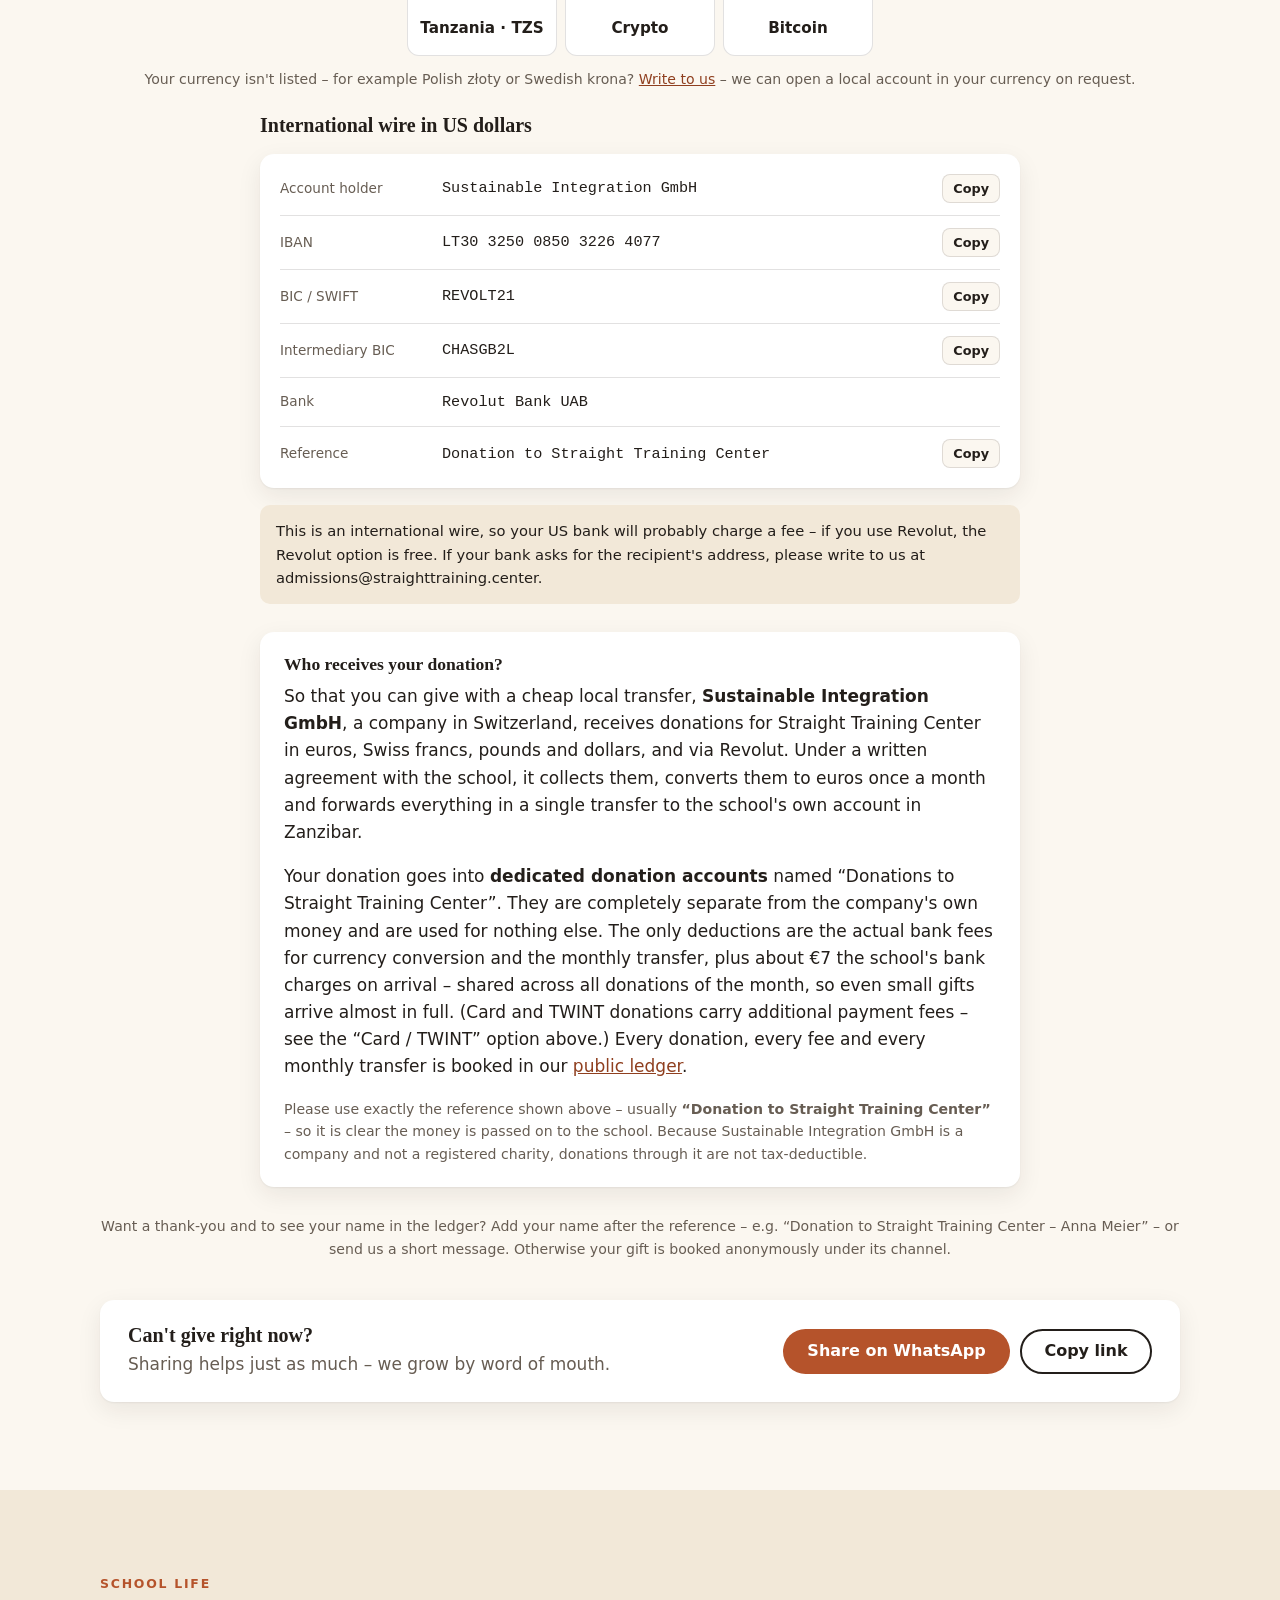
==== commit f7fe401c: "Real brand marks for TWINT, Apple Pay, Google Pay, PayPal; credit card tile with Visa and Mastercard" ====
--- a/index.html
+++ b/index.html
@@ -19,7 +19,7 @@
   <link rel="alternate" hreflang="de" href="https://donate.straighttraining.center/de/">
   <link rel="alternate" hreflang="x-default" href="https://donate.straighttraining.center/">
   <link rel="icon" href="assets/img/logos/stc.jpg">
-  <link rel="stylesheet" href="assets/css/style.css?v=20261021h">
+  <link rel="stylesheet" href="assets/css/style.css?v=20261021k">
 </head>
 <body>
 
@@ -577,8 +577,8 @@
   </div>
 </footer>
 
-<script src="assets/js/main.js?v=20261021h" defer></script>
-<script src="assets/js/donate.js?v=20261021h" defer></script>
-<script src="assets/js/model.js?v=20261021h" defer></script>
+<script src="assets/js/main.js?v=20261021k" defer></script>
+<script src="assets/js/donate.js?v=20261021k" defer></script>
+<script src="assets/js/model.js?v=20261021k" defer></script>
 </body>
 </html>
--- a/assets/css/style.css
+++ b/assets/css/style.css
@@ -755,3 +755,11 @@
 .fee-table tr:last-child td { border-bottom: 0; }
 
 .region-picker button b, .region-picker button span { white-space: nowrap; }
+
+/* Brand marks on the tiles; white outline so the label stays readable over a filled logo */
+.r-icon.brand { border-radius: 10px; box-shadow: 0 0 0 1px rgba(0, 0, 0, .12); }
+.region-picker button:hover b, .region-picker button:focus-visible b, .region-picker button[aria-checked="true"] b,
+.region-picker button:hover span, .region-picker button:focus-visible span, .region-picker button[aria-checked="true"] span {
+  -webkit-text-stroke: 4px #fff; paint-order: stroke fill; text-shadow: 0 0 8px #fff, 0 0 4px #fff; }
+.pay-btn .r-icon.flag.creditcard { width: 38px; height: 25px; }
+@media (max-width: 360px) { .region-picker button b, .region-picker button span { white-space: normal; } }
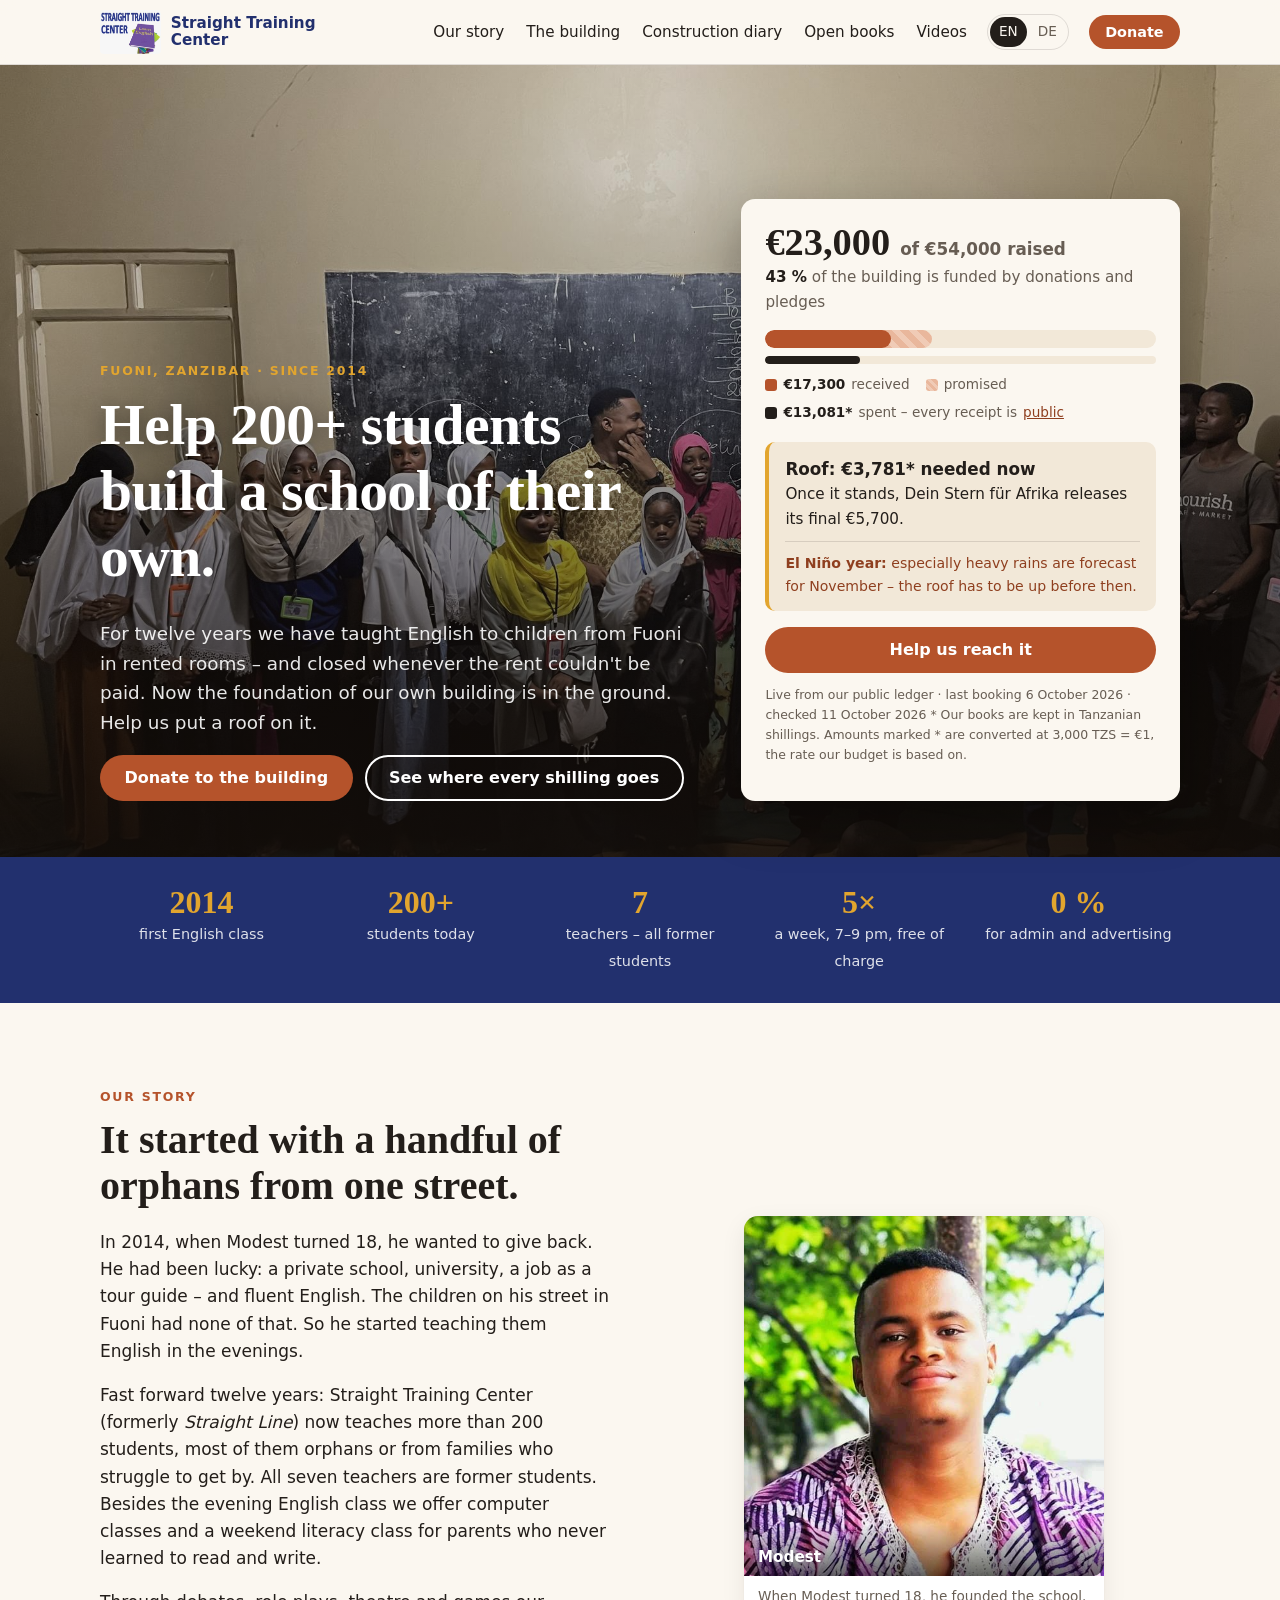
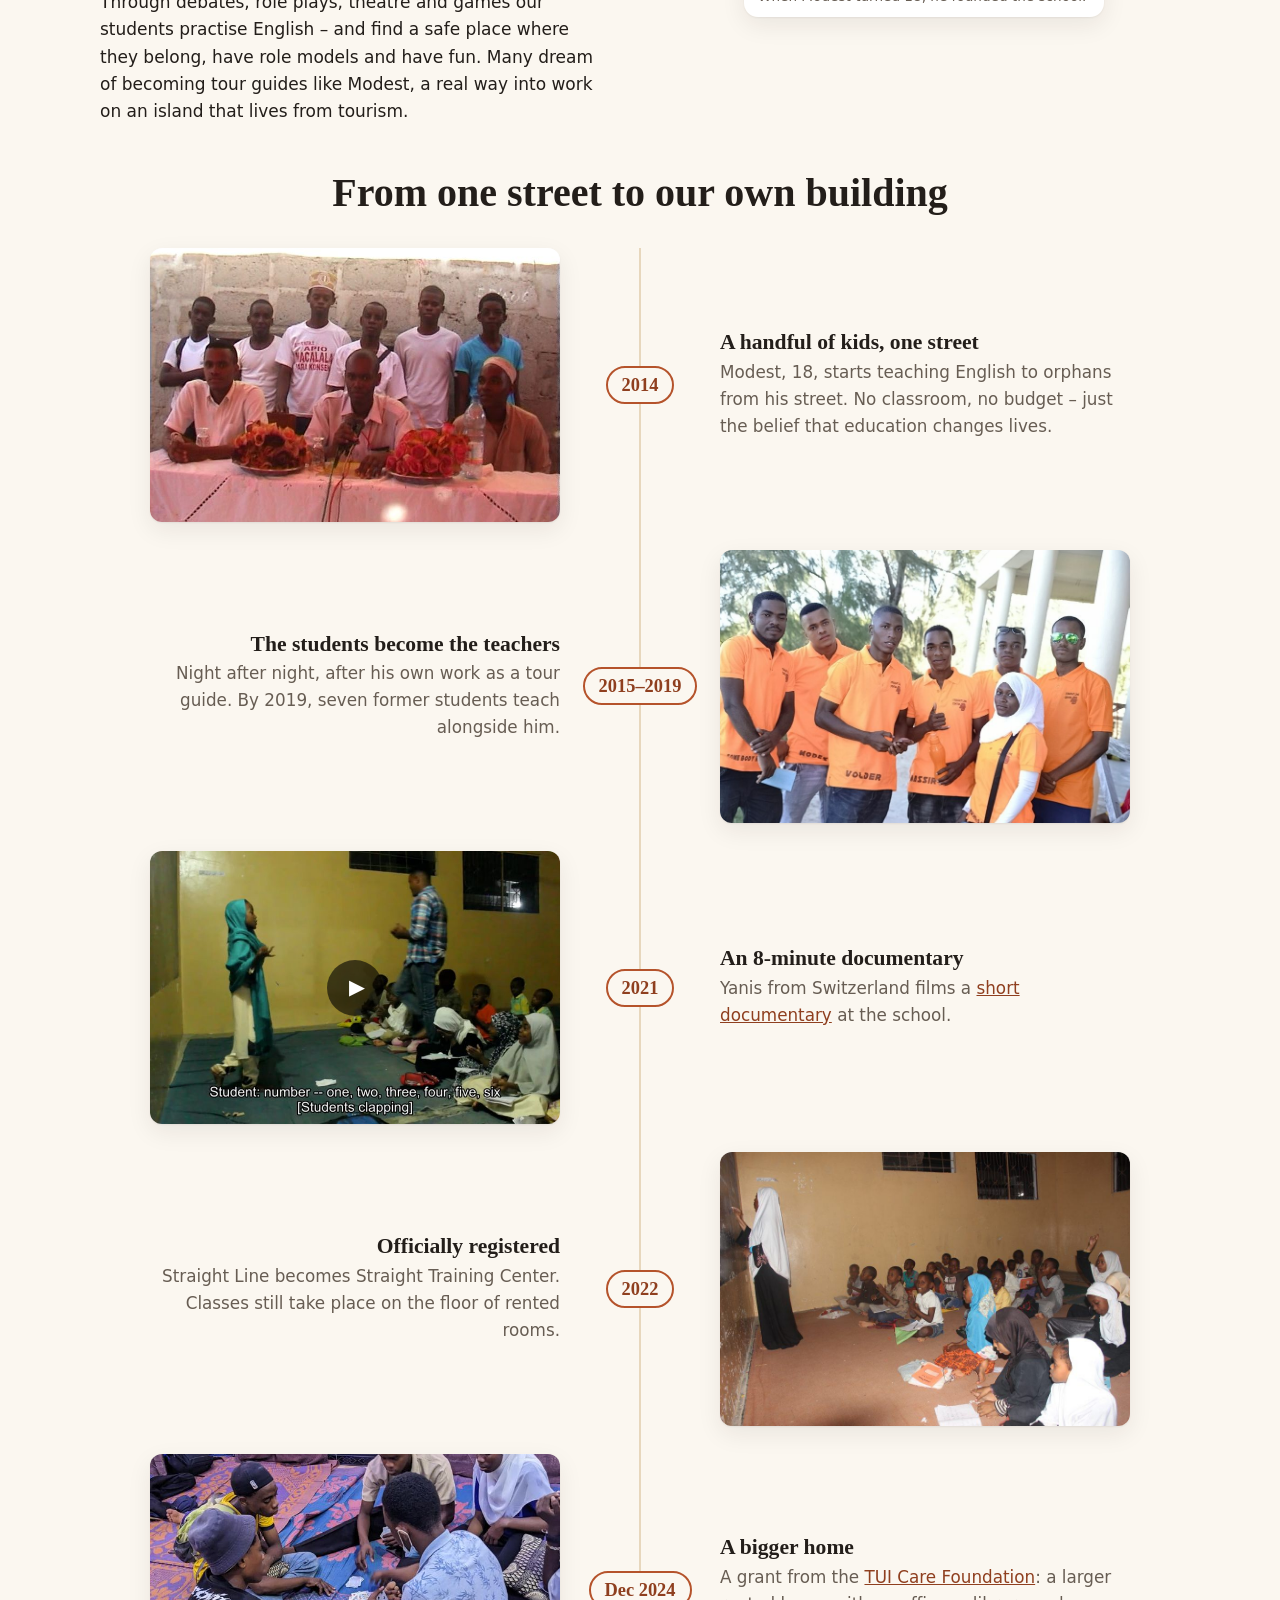
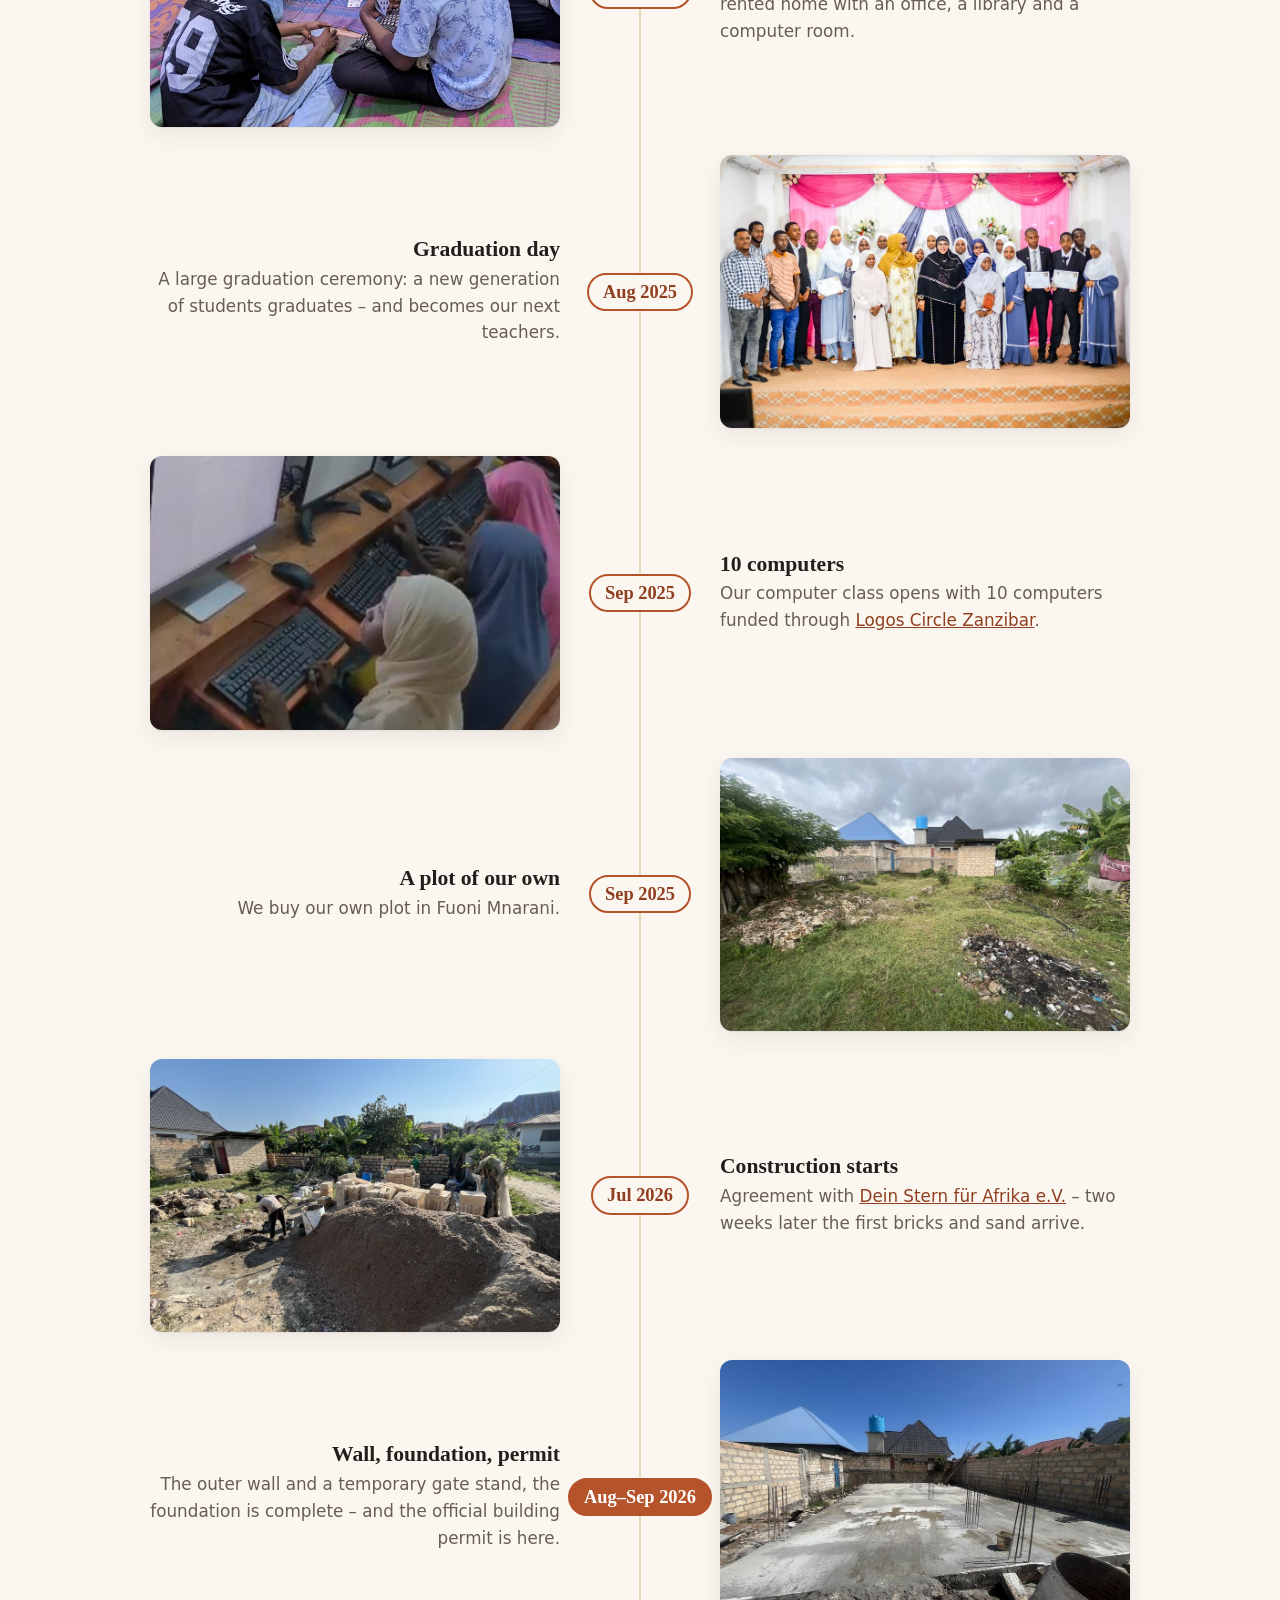
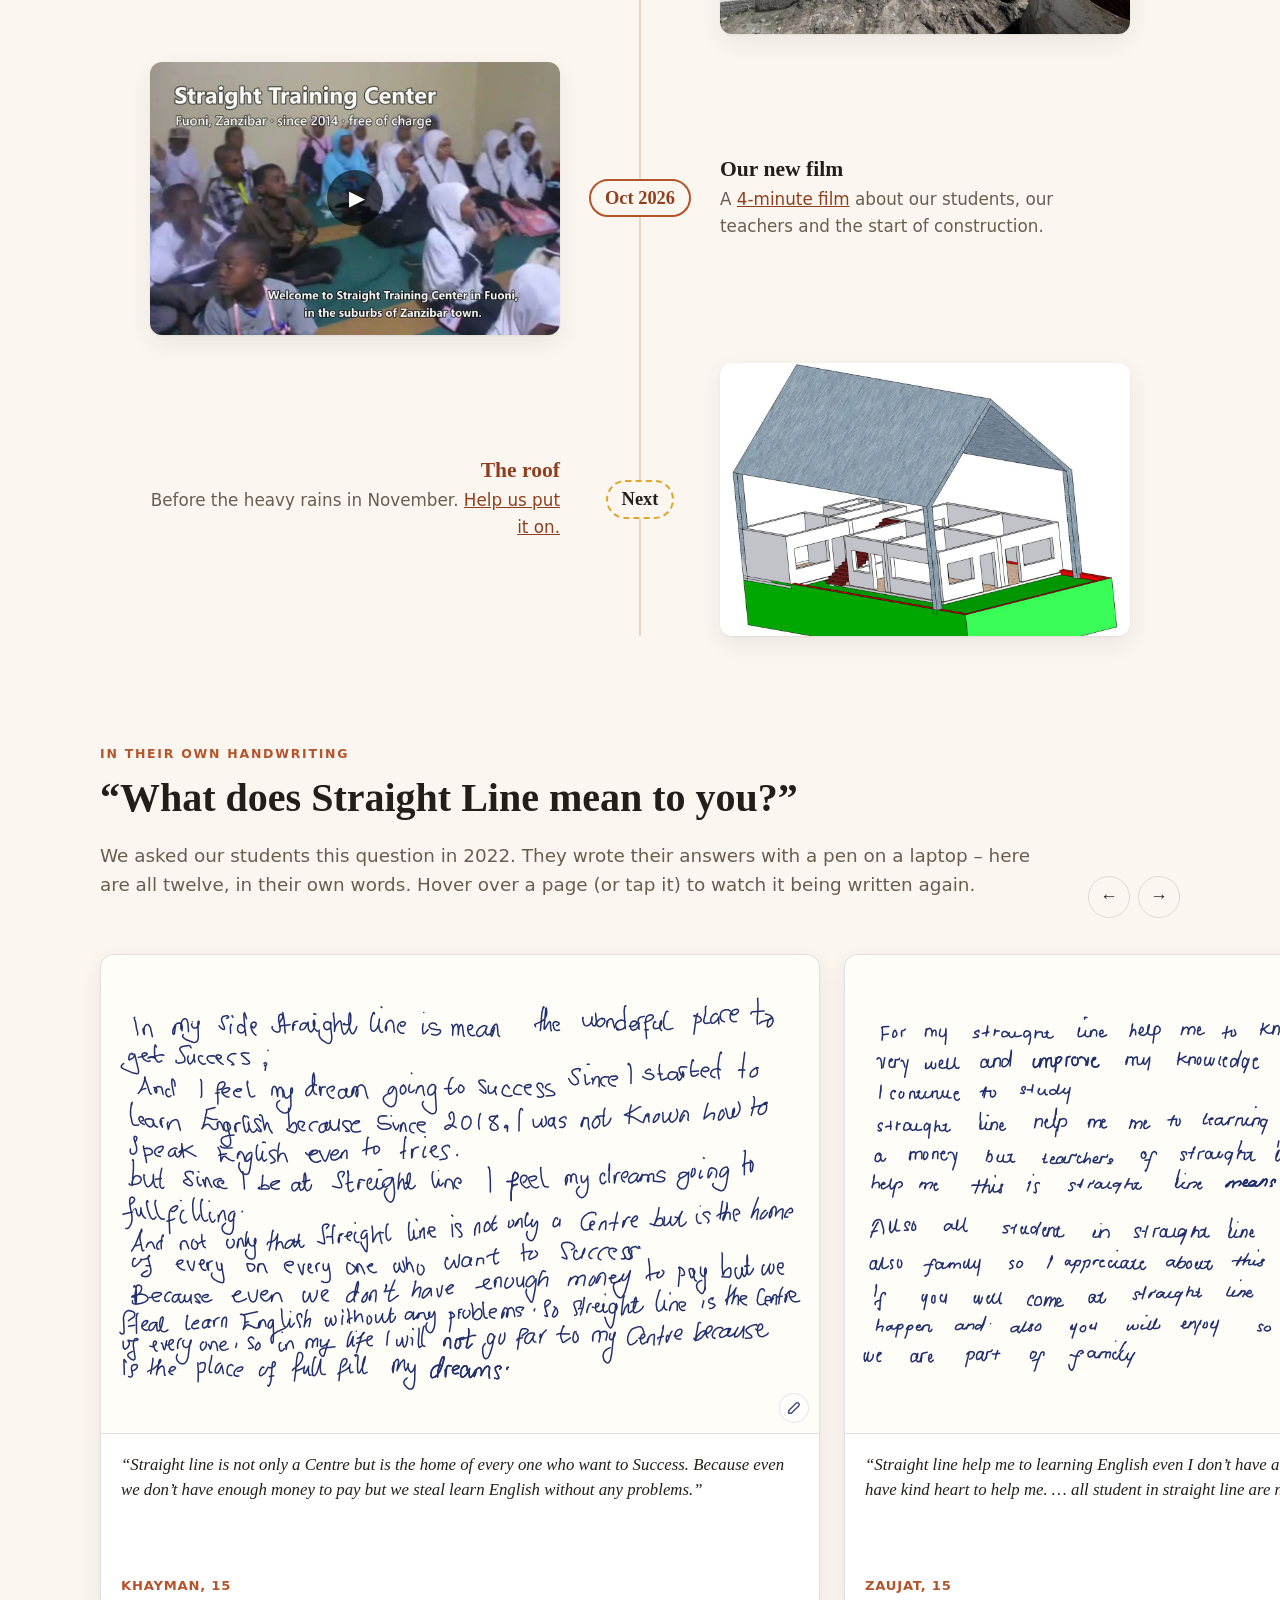
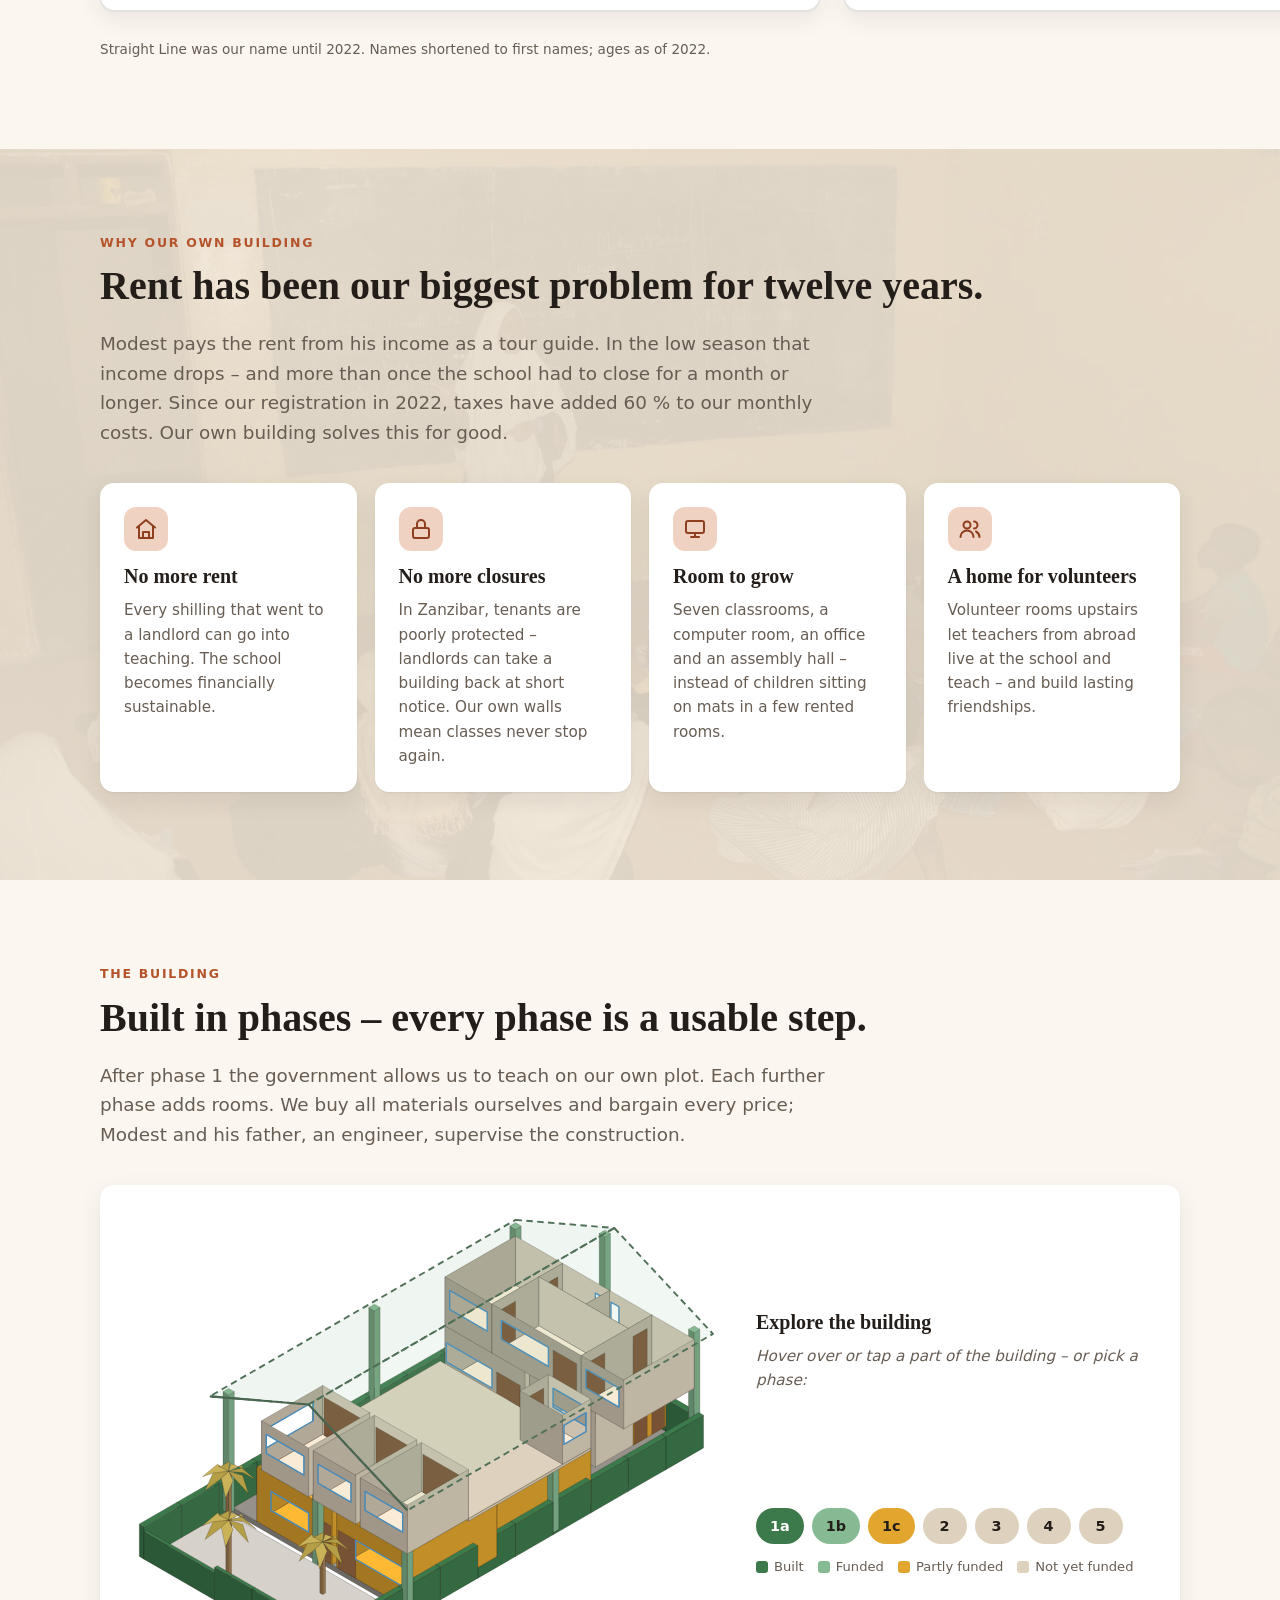
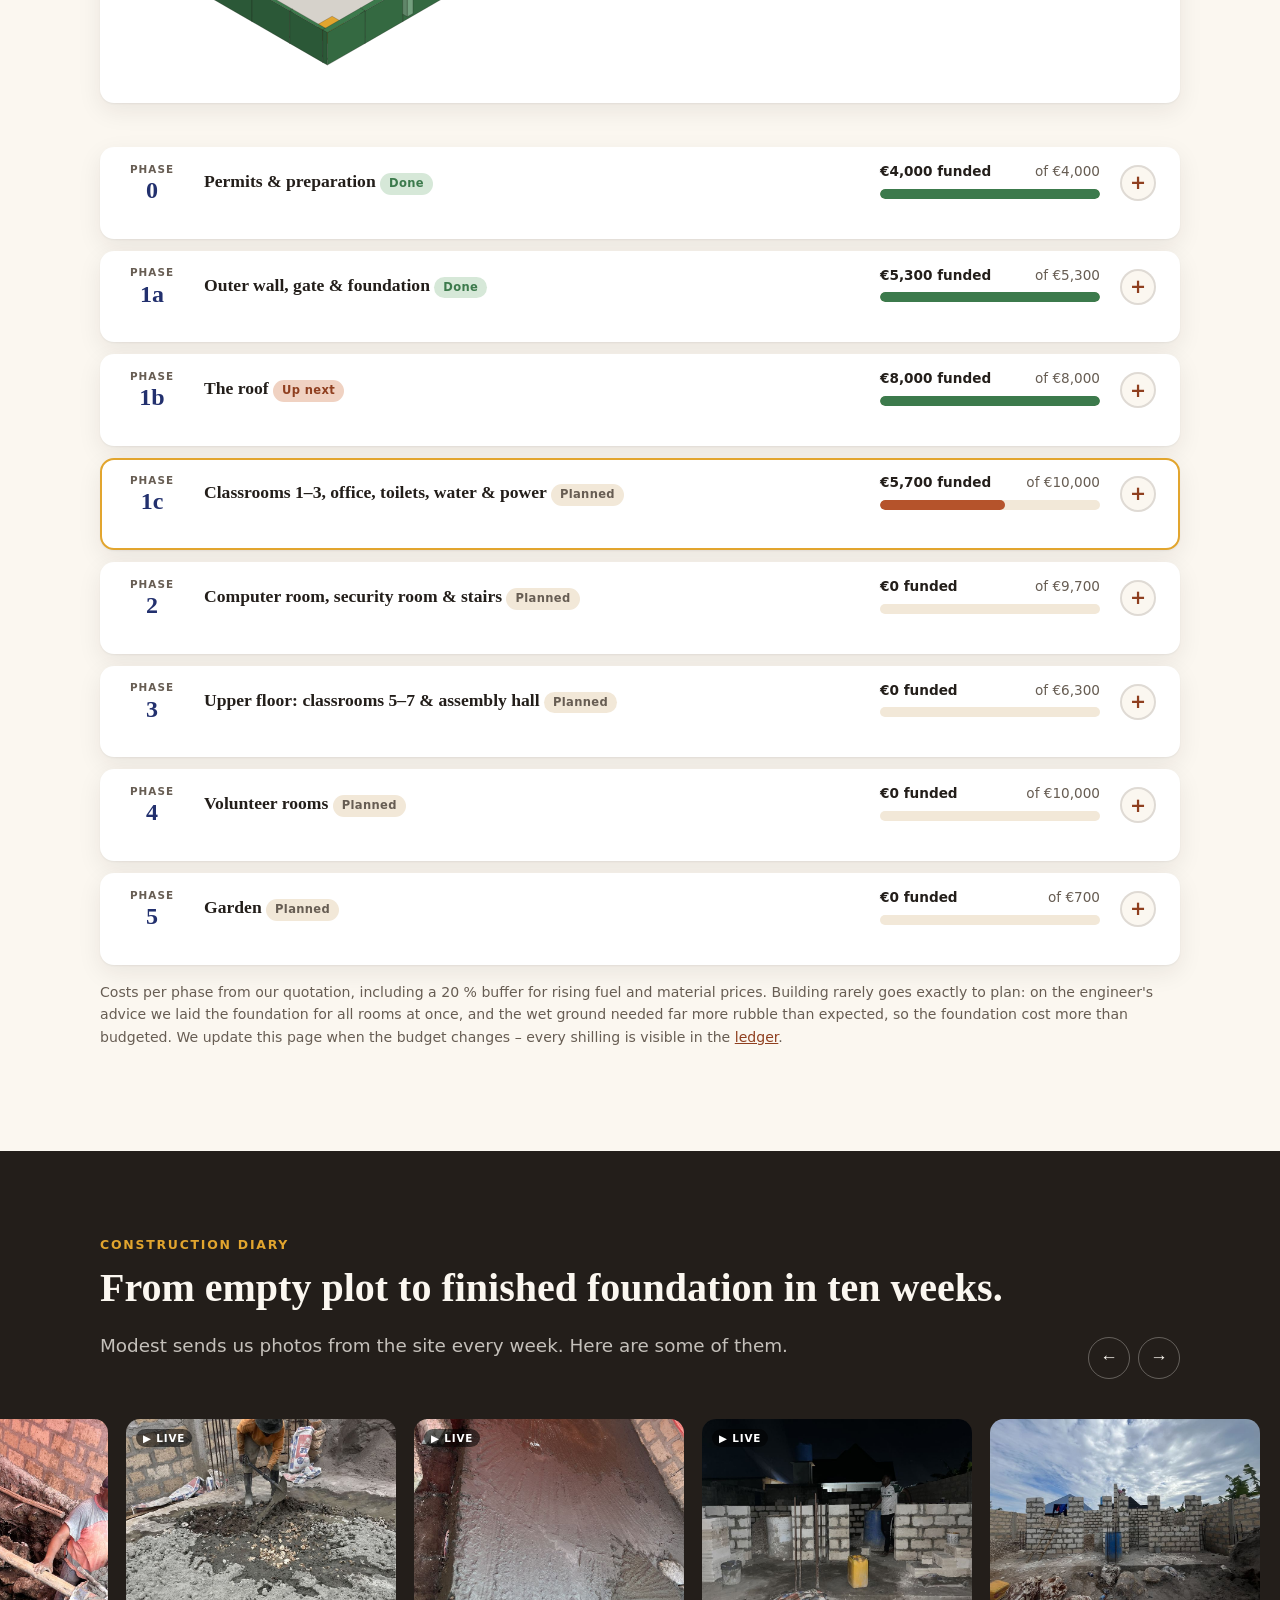
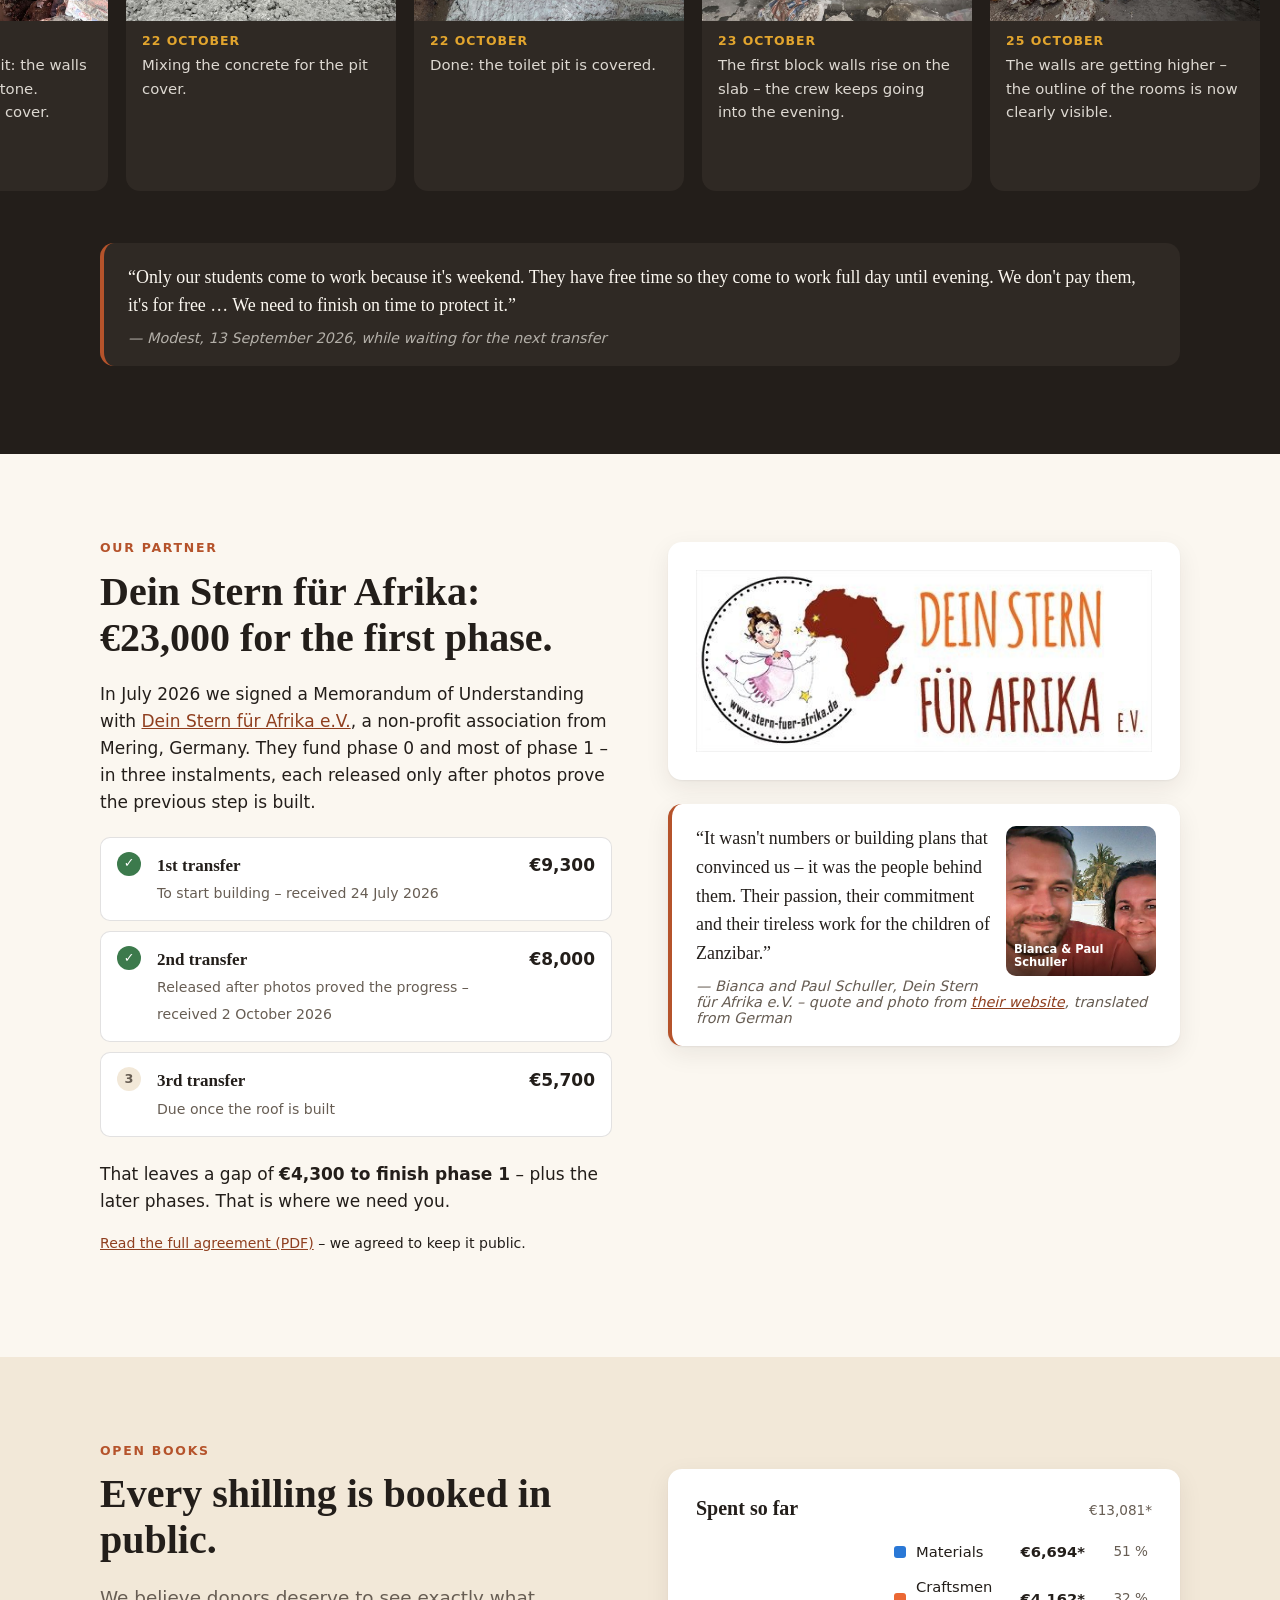
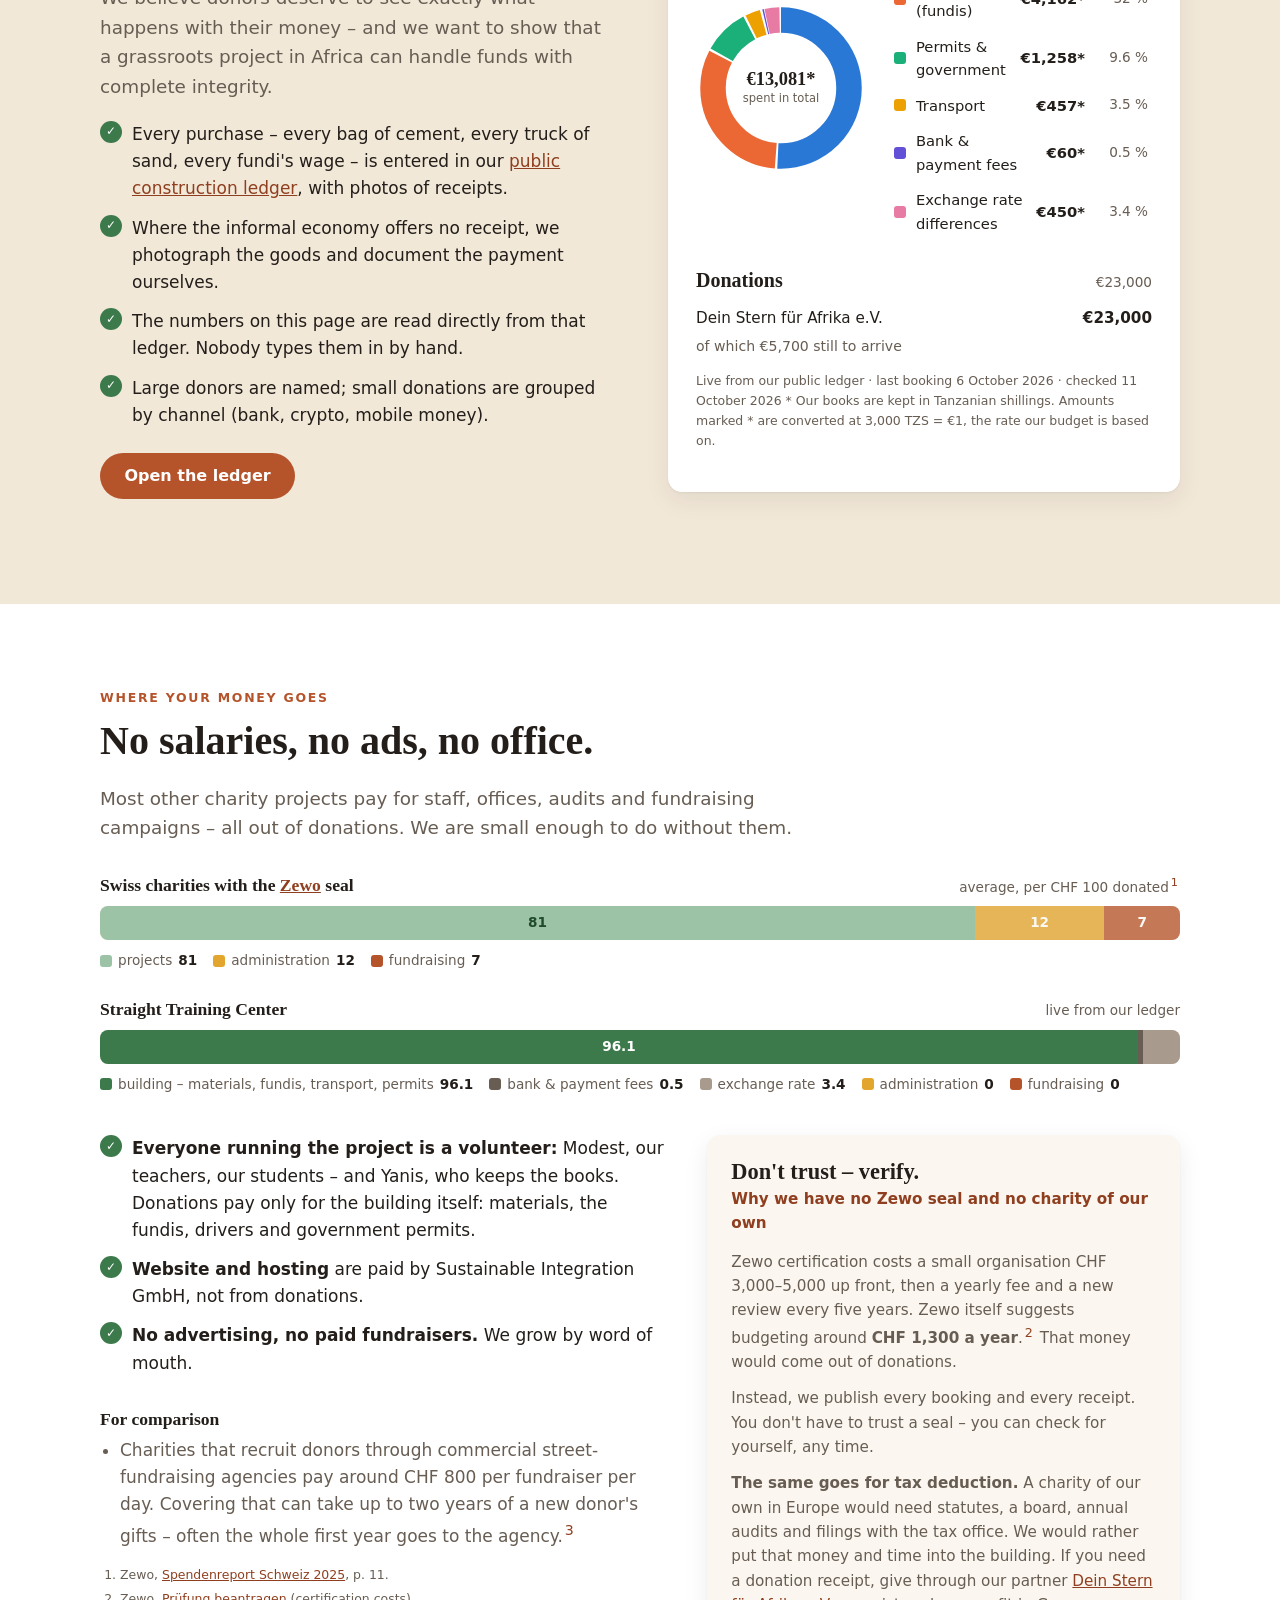
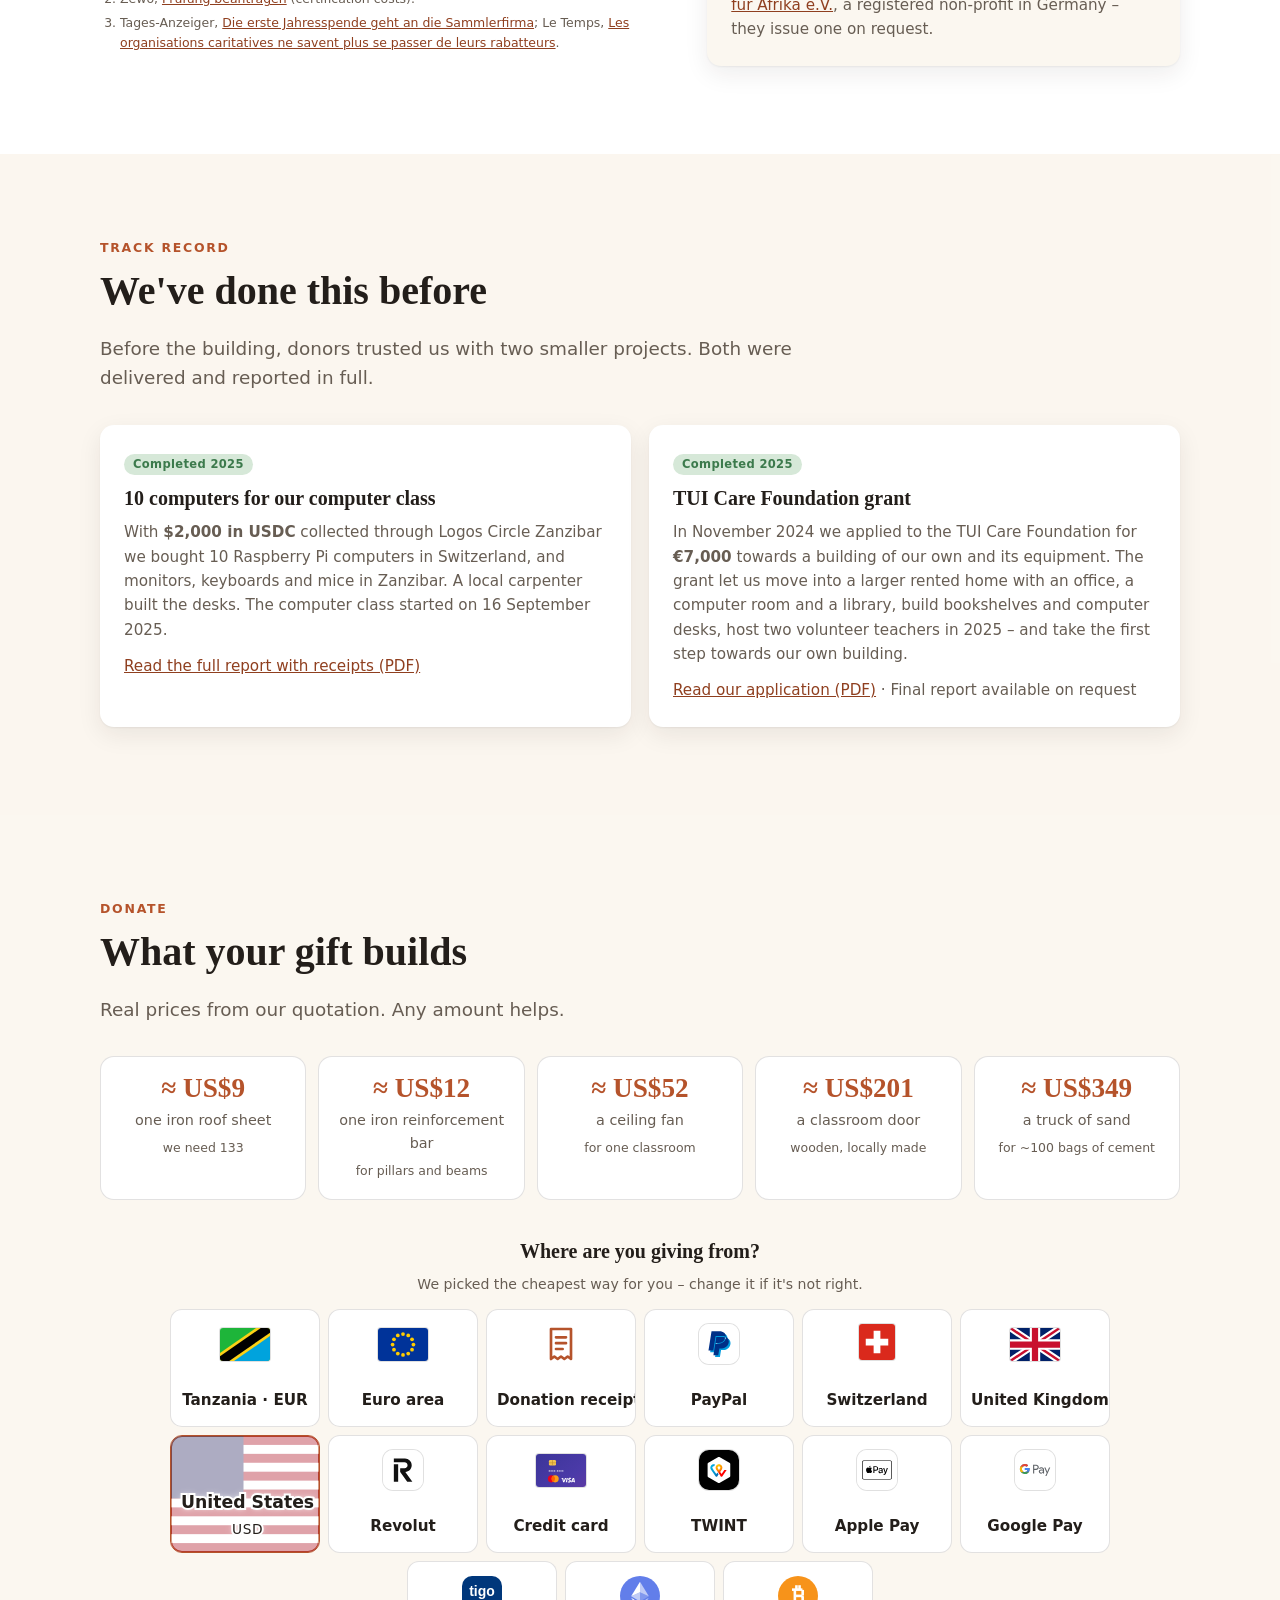
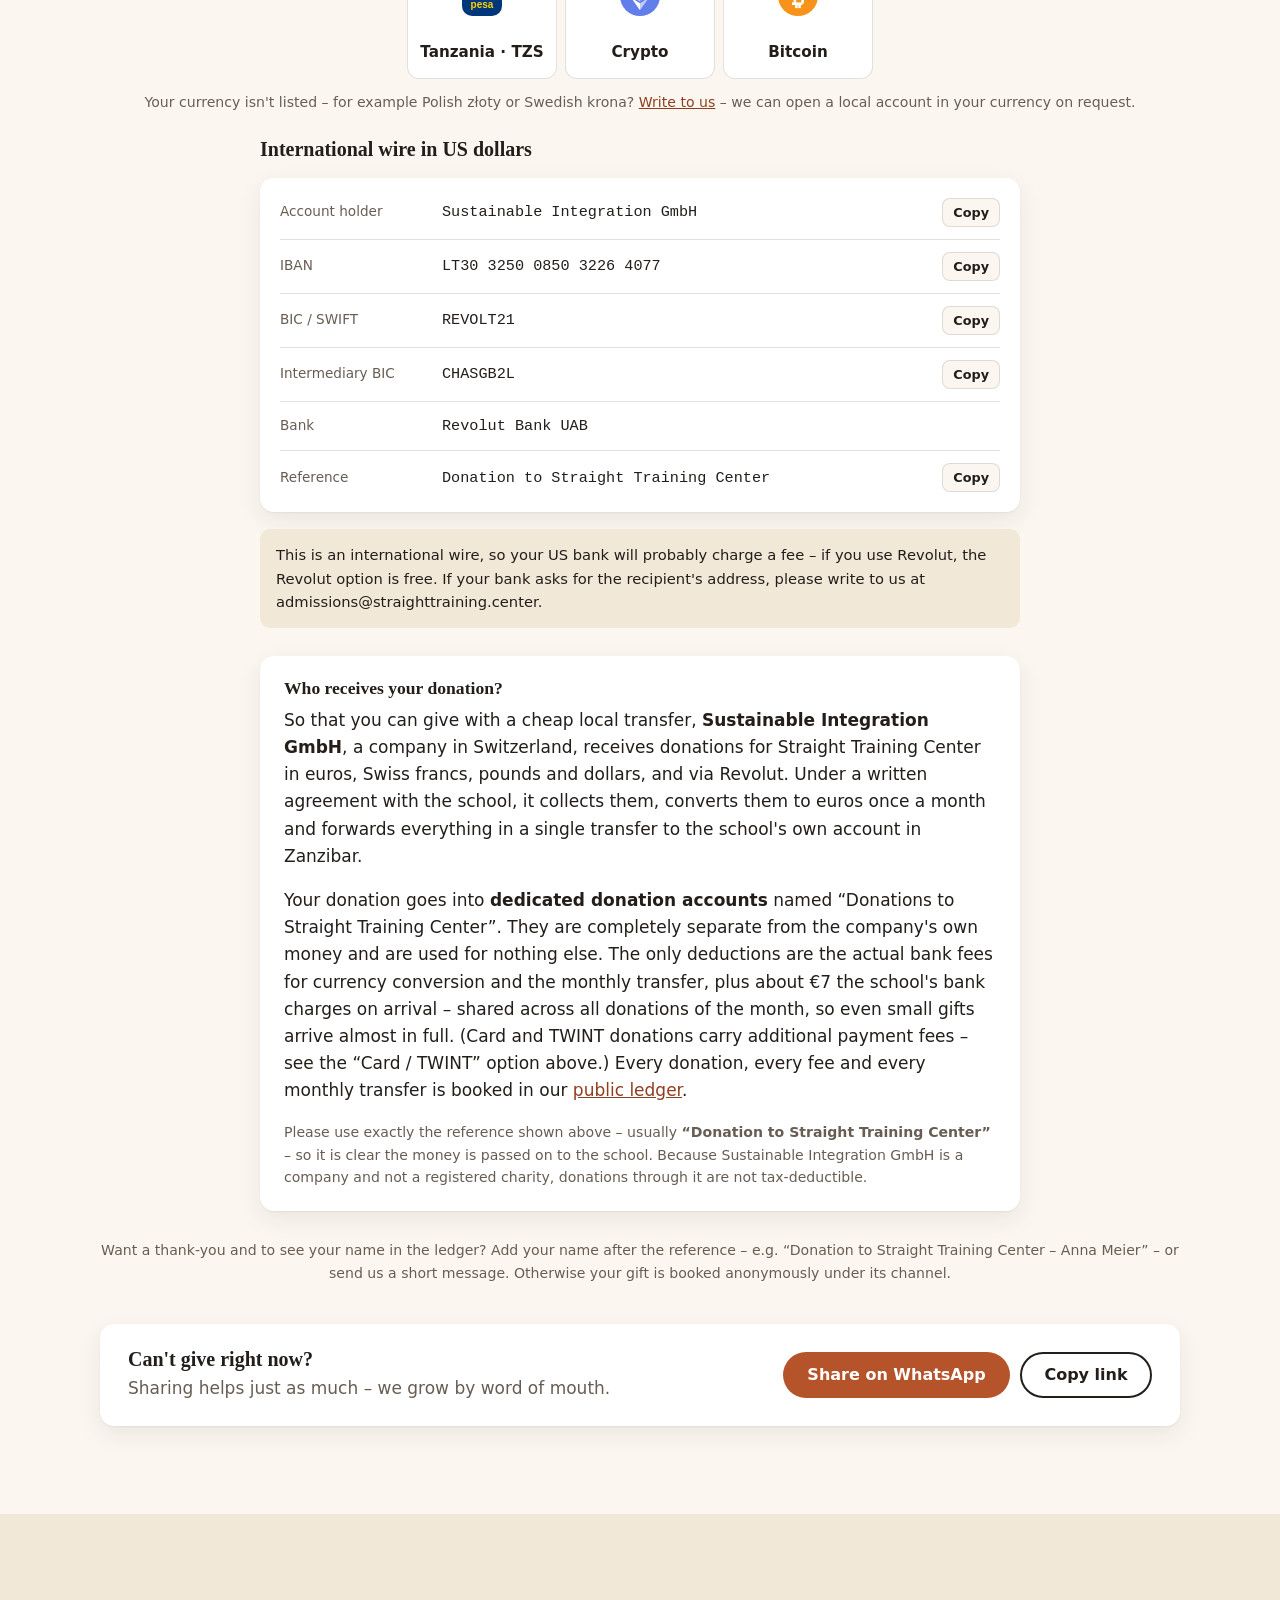
==== commit 33eb1da5: "Diary: add October construction photos and live clips Rubble, bricks, toilet pit, walls (7-25 Oct) w" ====
--- a/index.html
+++ b/index.html
@@ -314,6 +314,16 @@
     <figure data-live="assets/video/live/d-2026-09-16-compactor"><img src="assets/img/photos/d-2026-09-16-compactor.jpg" alt="A plate compactor on the building site" loading="lazy"><figcaption><time datetime="2026-09-16">16 September</time>A plate compactor flattens the ground before the floor slab.</figcaption></figure>
     <figure data-live="assets/video/live/d-2026-09-17-concrete"><img src="assets/img/photos/d-2026-09-17-concrete.jpg" alt="Workers mixing concrete" loading="lazy"><figcaption><time datetime="2026-09-17">17 September</time>Mixing concrete for the floor slab.</figcaption></figure>
     <figure data-live="assets/video/live/d-2026-09-18-foundation-complete"><img src="assets/img/photos/d-2026-09-18-foundation-complete.jpg" alt="The finished concrete foundation slab" loading="lazy"><figcaption><time datetime="2026-09-18">18 September</time>Foundation complete!</figcaption></figure>
+    <figure><img src="assets/img/photos/d-2026-10-07-rubble-gaps.jpg" alt="The open gaps beside the foundation" loading="lazy"><figcaption><time datetime="2026-10-07">7 October</time>Before the bricks start, the gaps beside the foundation must be filled and covered. It will take one or two truckloads of rubble.</figcaption></figure>
+    <figure><img src="assets/img/photos/d-2026-10-07-rubble-truck.jpg" alt="A truck with rubble at the site gate" loading="lazy"><figcaption><time datetime="2026-10-07">7 October</time>The first truckload of rubble arrives.</figcaption></figure>
+    <figure><img src="assets/img/photos/d-2026-10-11-bricks.jpg" alt="Stacks of bricks on the finished foundation slab" loading="lazy"><figcaption><time datetime="2026-10-11">11 October</time>Another load of rubble – and the bricks are here, stacked and ready to build.</figcaption></figure>
+    <figure data-live="assets/video/live/d-2026-10-20-digging"><img src="assets/img/photos/d-2026-10-20-digging.jpg" alt="A worker digging deep in the toilet pit while a colleague watches from the edge" loading="lazy"><figcaption><time datetime="2026-10-20">20 October</time>Digging the toilet pit by hand – down in the ground, one shovel at a time.</figcaption></figure>
+    <figure data-live="assets/video/live/d-2026-10-20-rubble-stones"><img src="assets/img/photos/d-2026-10-20-rubble-stones.jpg" alt="A heap of rubble stones with three men standing behind it" loading="lazy"><figcaption><time datetime="2026-10-20">20 October</time>Digging for the toilet pit continues, and truckloads of rubble stone arrive.</figcaption></figure>
+    <figure data-live="assets/video/live/d-2026-10-21-toilet-pit"><img src="assets/img/photos/d-2026-10-21-toilet-pit.jpg" alt="Two workers in the stone-lined toilet pit" loading="lazy"><figcaption><time datetime="2026-10-21">21 October</time>Building the toilet pit: the walls are going up from stone. Tomorrow it gets its cover.</figcaption></figure>
+    <figure data-live="assets/video/live/d-2026-10-22-concrete"><img src="assets/img/photos/d-2026-10-22-concrete.jpg" alt="A worker mixing concrete with a shovel" loading="lazy"><figcaption><time datetime="2026-10-22">22 October</time>Mixing the concrete for the pit cover.</figcaption></figure>
+    <figure data-live="assets/video/live/d-2026-10-22-pit-covered"><img src="assets/img/photos/d-2026-10-22-pit-covered.jpg" alt="The smooth, freshly poured concrete cover" loading="lazy"><figcaption><time datetime="2026-10-22">22 October</time>Done: the toilet pit is covered.</figcaption></figure>
+    <figure data-live="assets/video/live/d-2026-10-23-walls"><img src="assets/img/photos/d-2026-10-23-walls.jpg" alt="Block walls rising on the slab at night, a worker standing between them" loading="lazy"><figcaption><time datetime="2026-10-23">23 October</time>The first block walls rise on the slab – the crew keeps going into the evening.</figcaption></figure>
+    <figure><img src="assets/img/photos/d-2026-10-25-walls.jpg" alt="Block walls with pillar stubs standing on the foundation" loading="lazy"><figcaption><time datetime="2026-10-25">25 October</time>The walls are getting higher – the outline of the rooms is now clearly visible.</figcaption></figure>
   </div>
   <div class="wrap">
     <blockquote>“Only our students come to work because it's weekend. They have free time so they come to work full day until evening. We don't pay them, it's for free … We need to finish on time to protect it.”<cite>— Modest, 13 September 2026, while waiting for the next transfer</cite></blockquote>
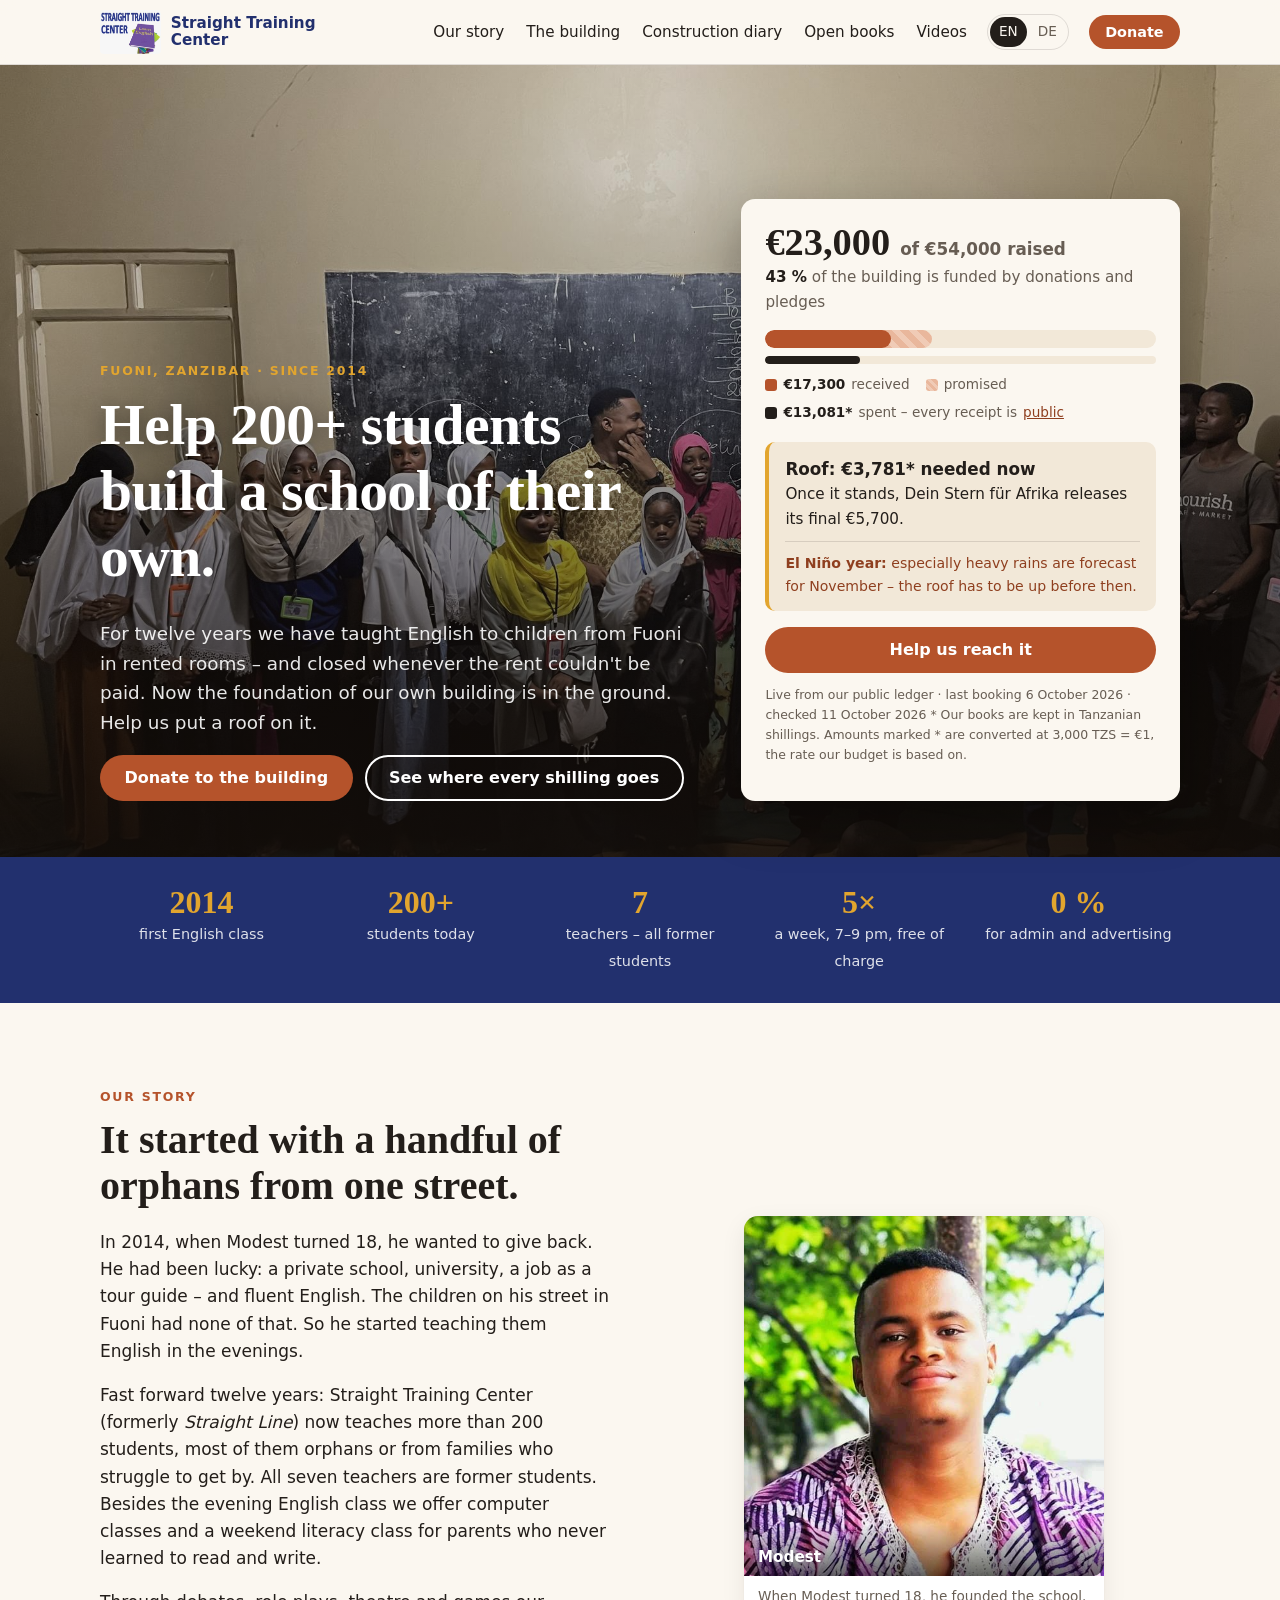
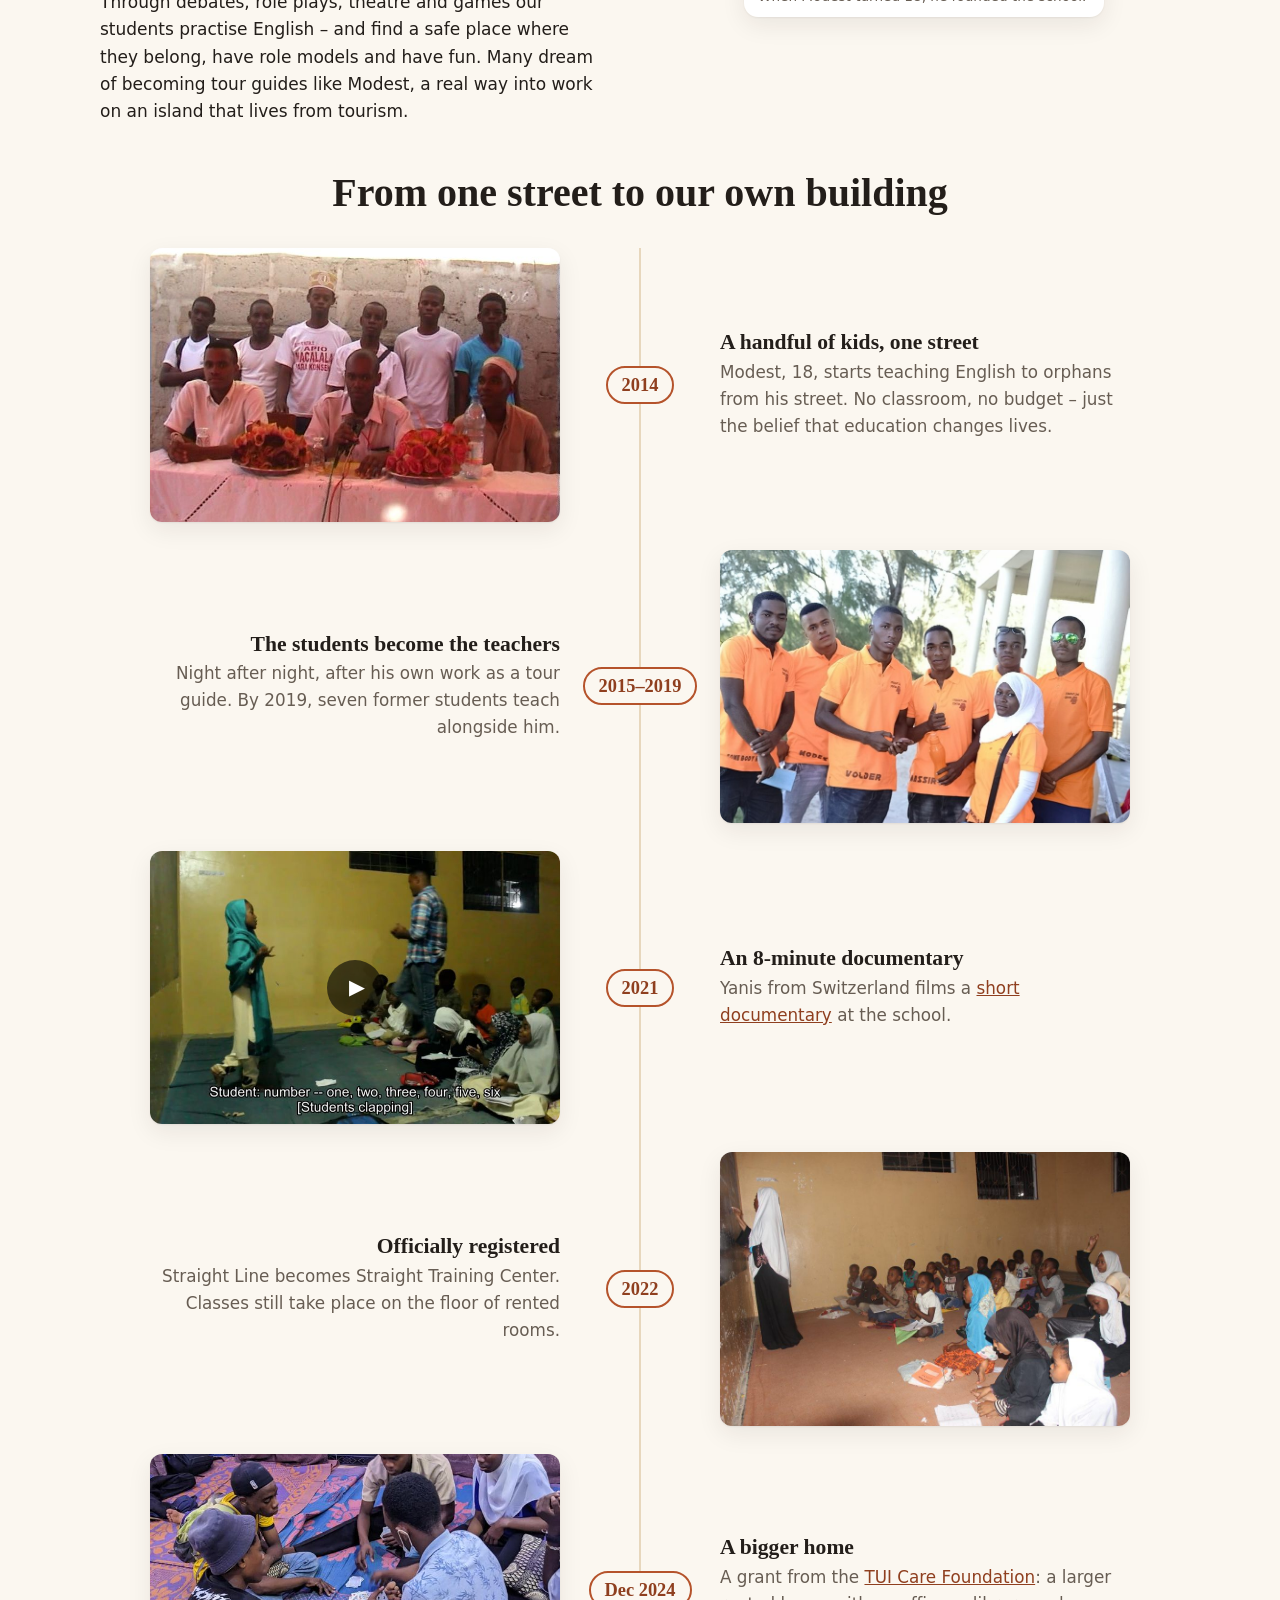
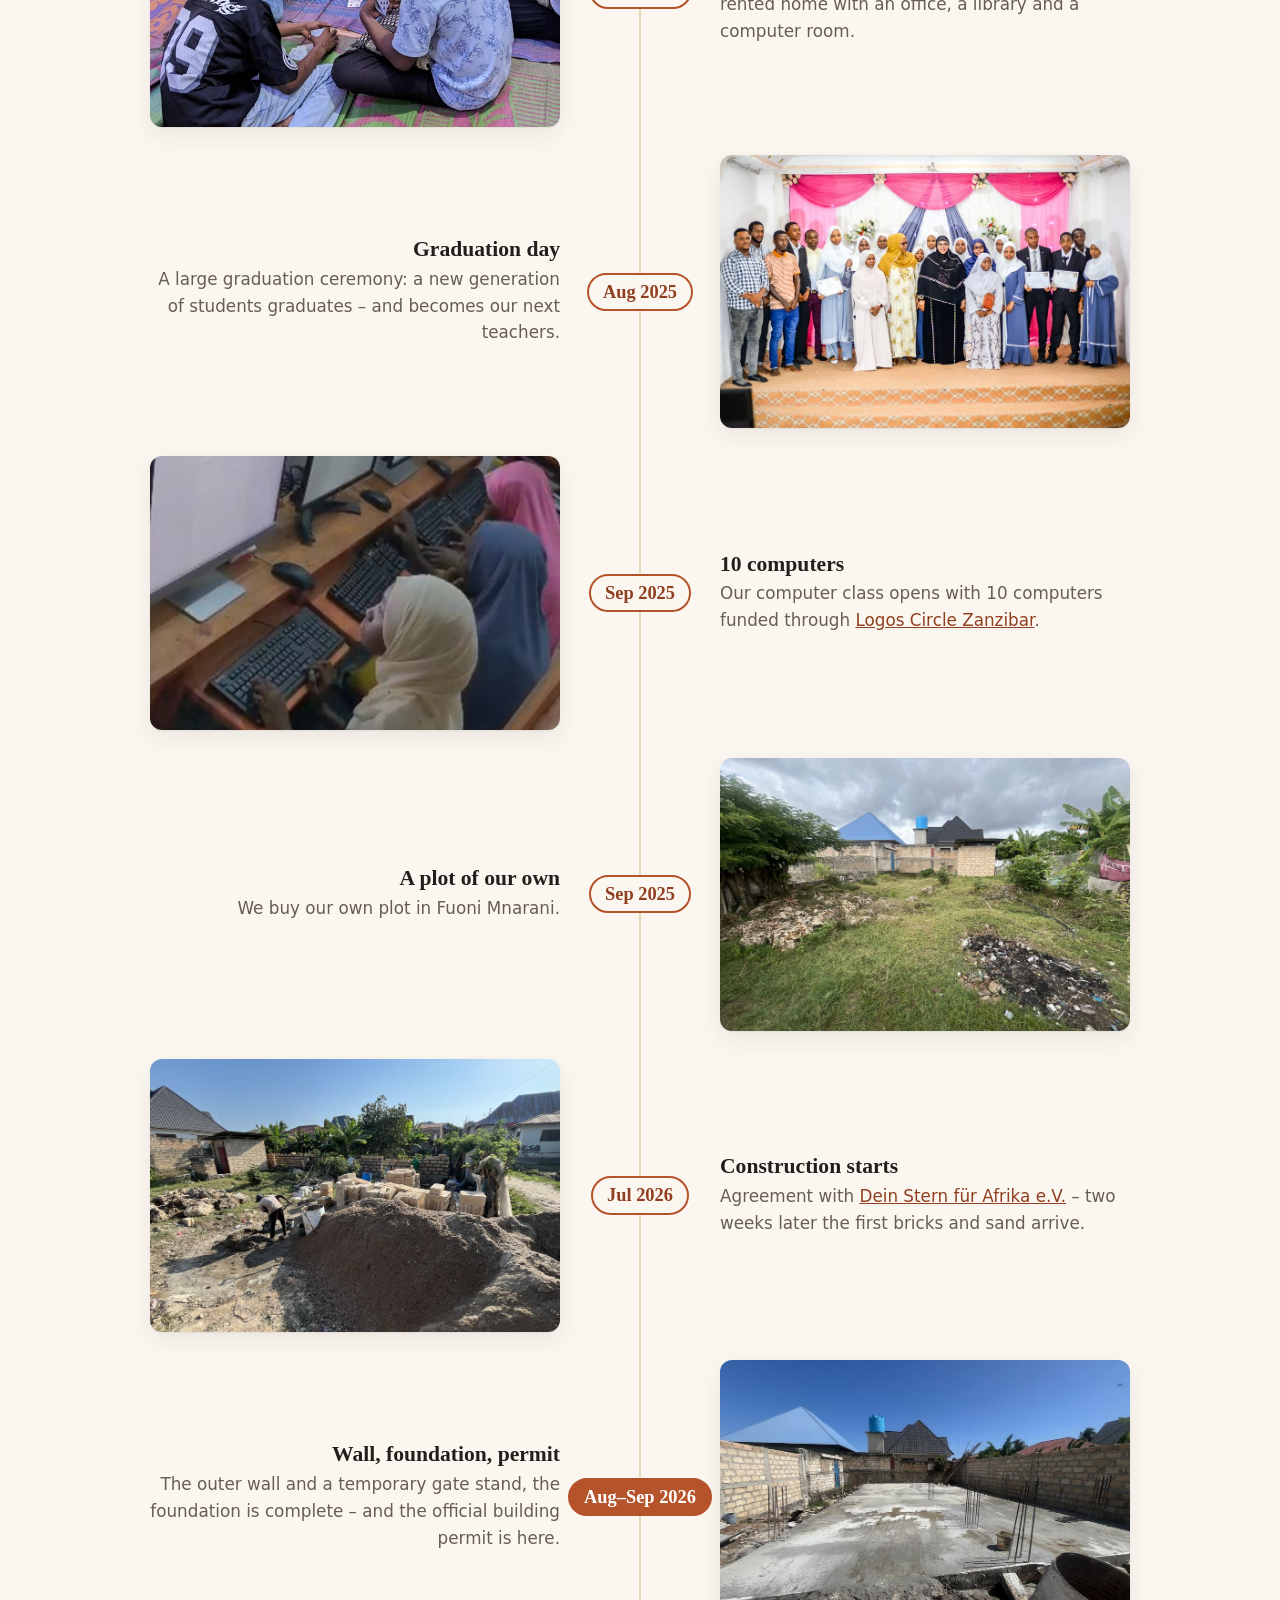
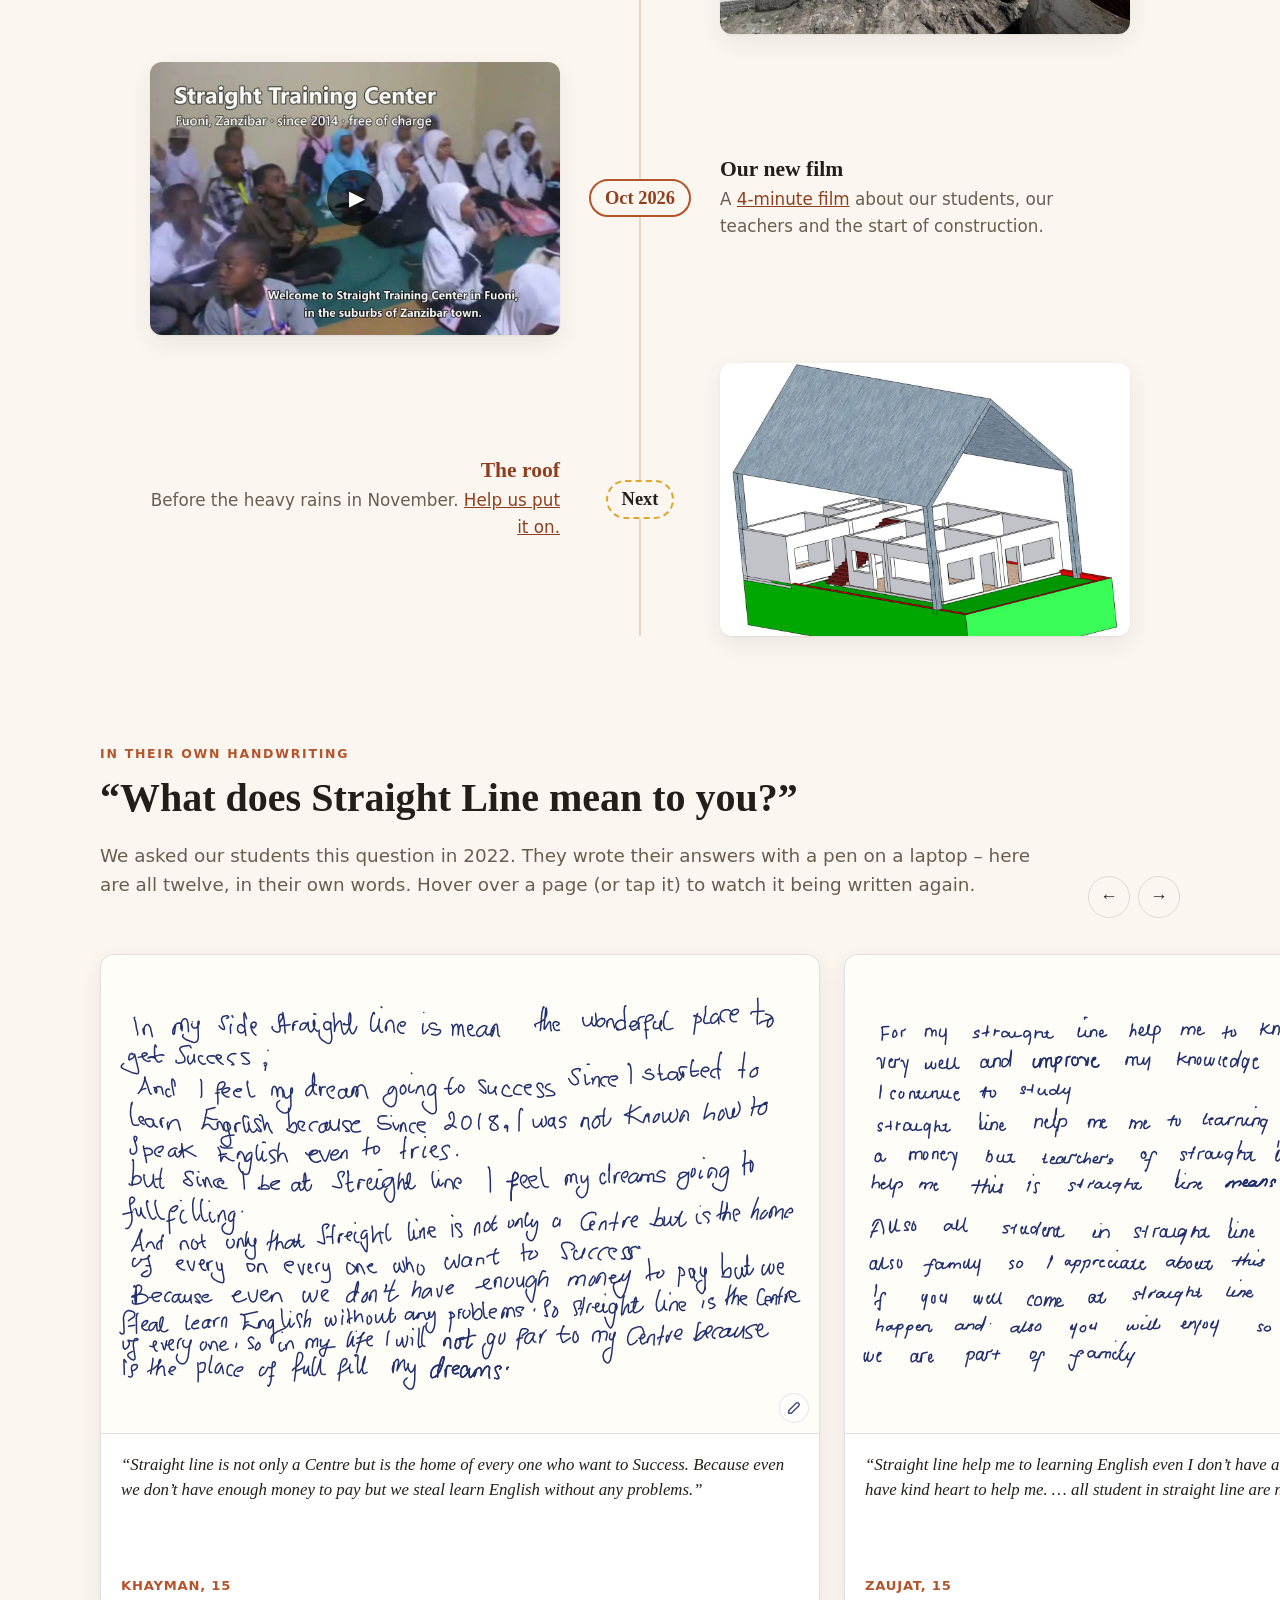
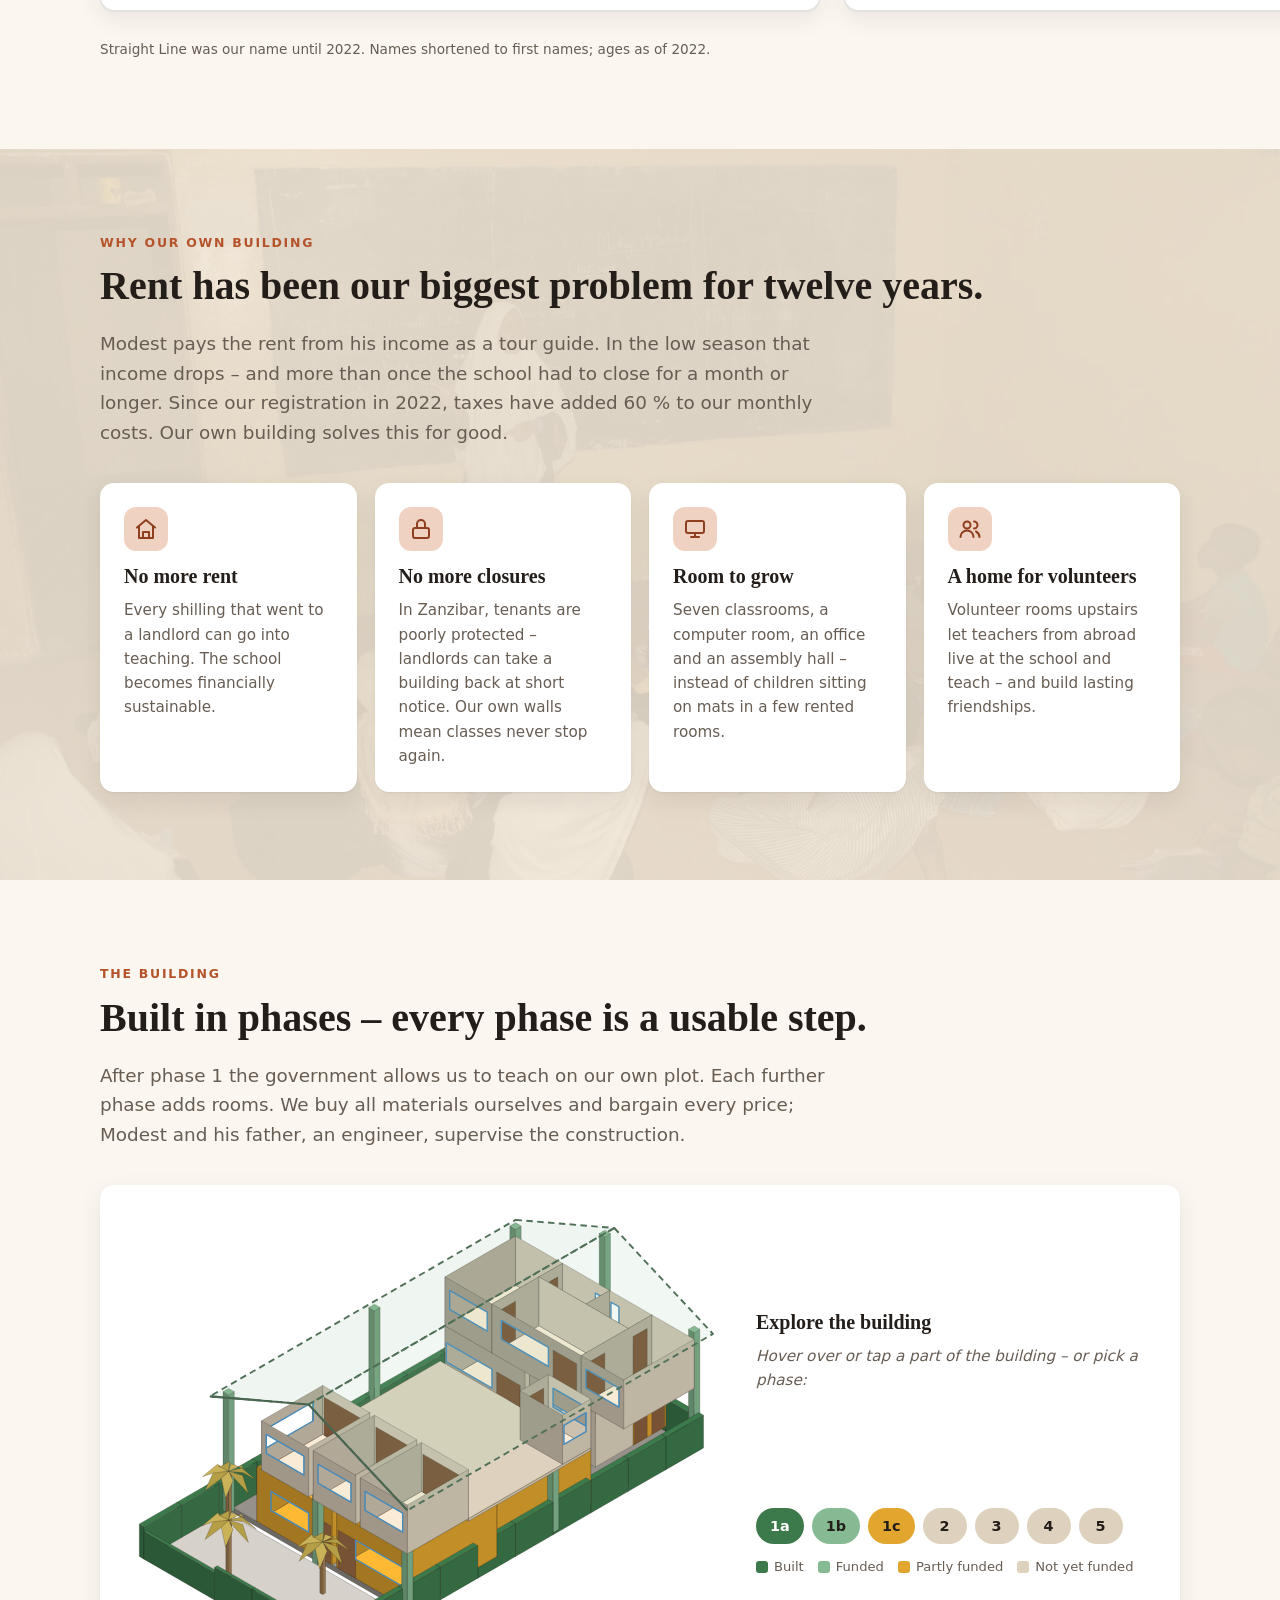
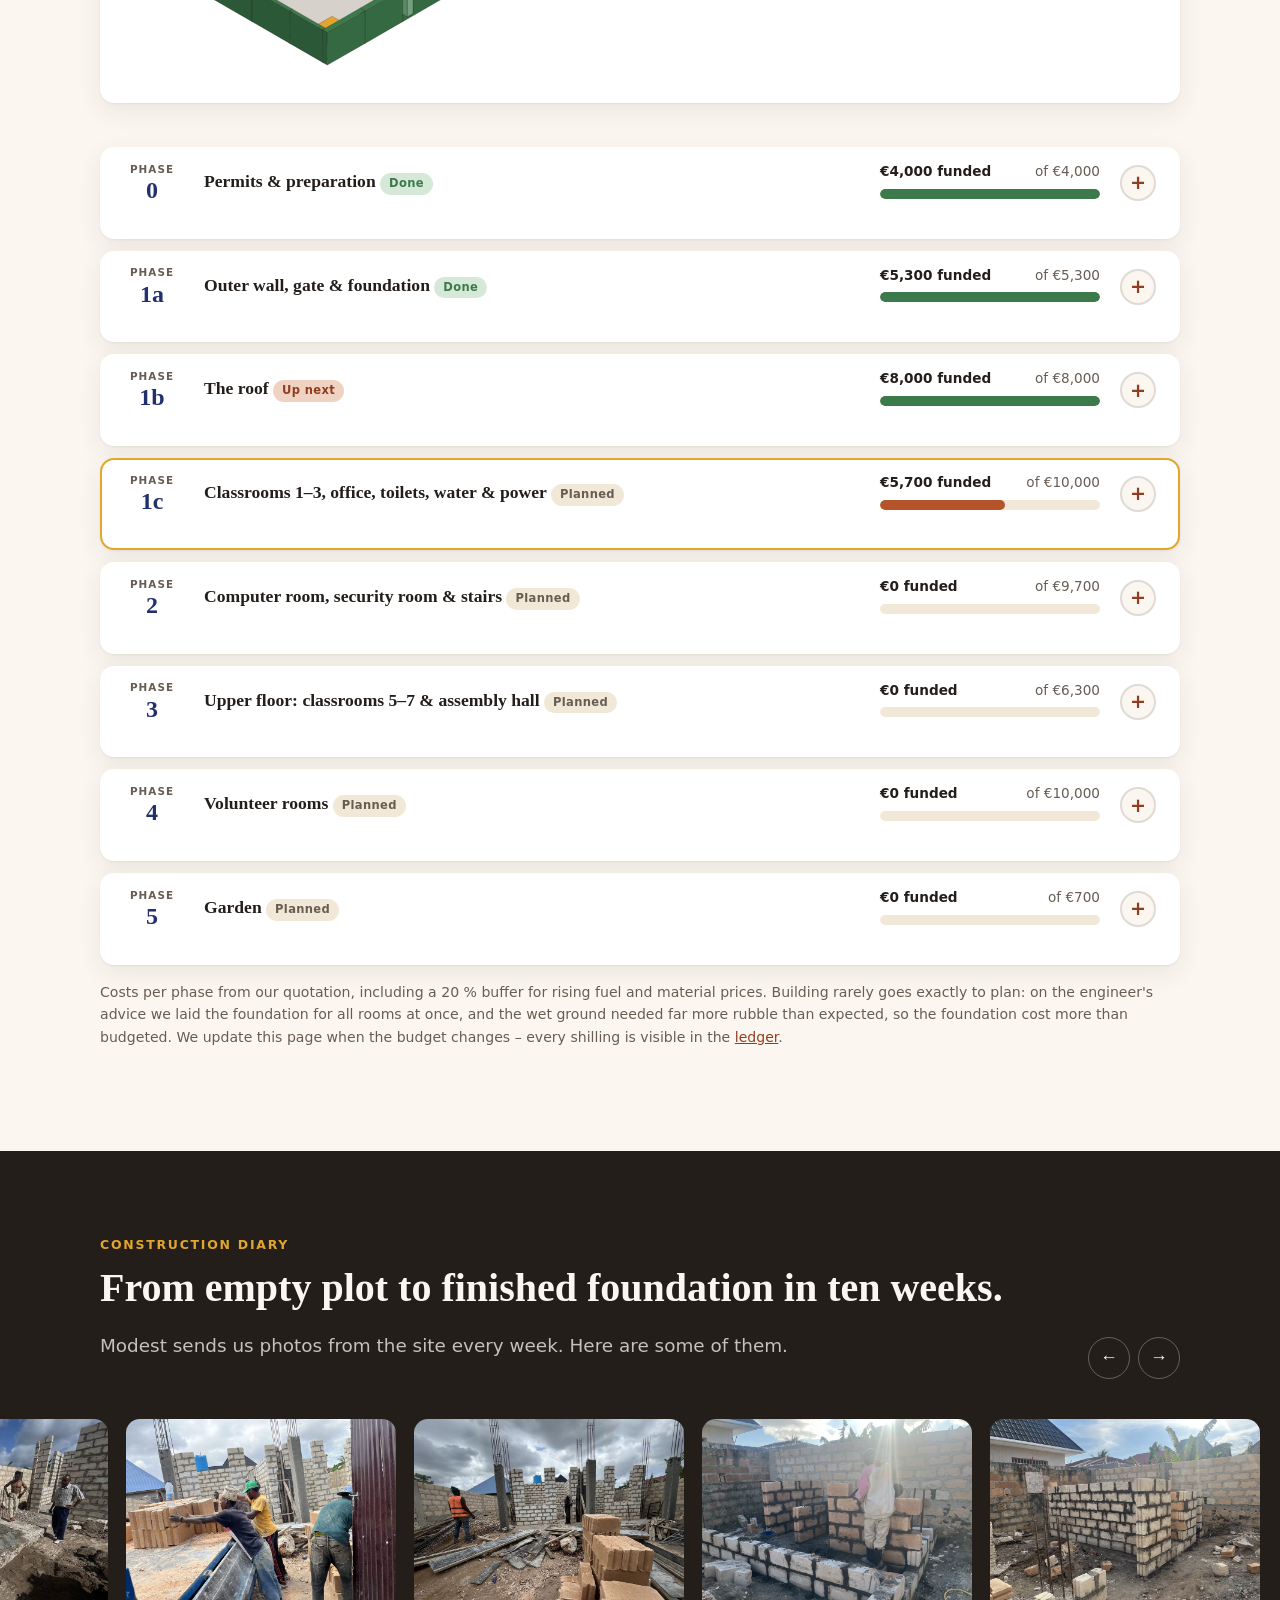
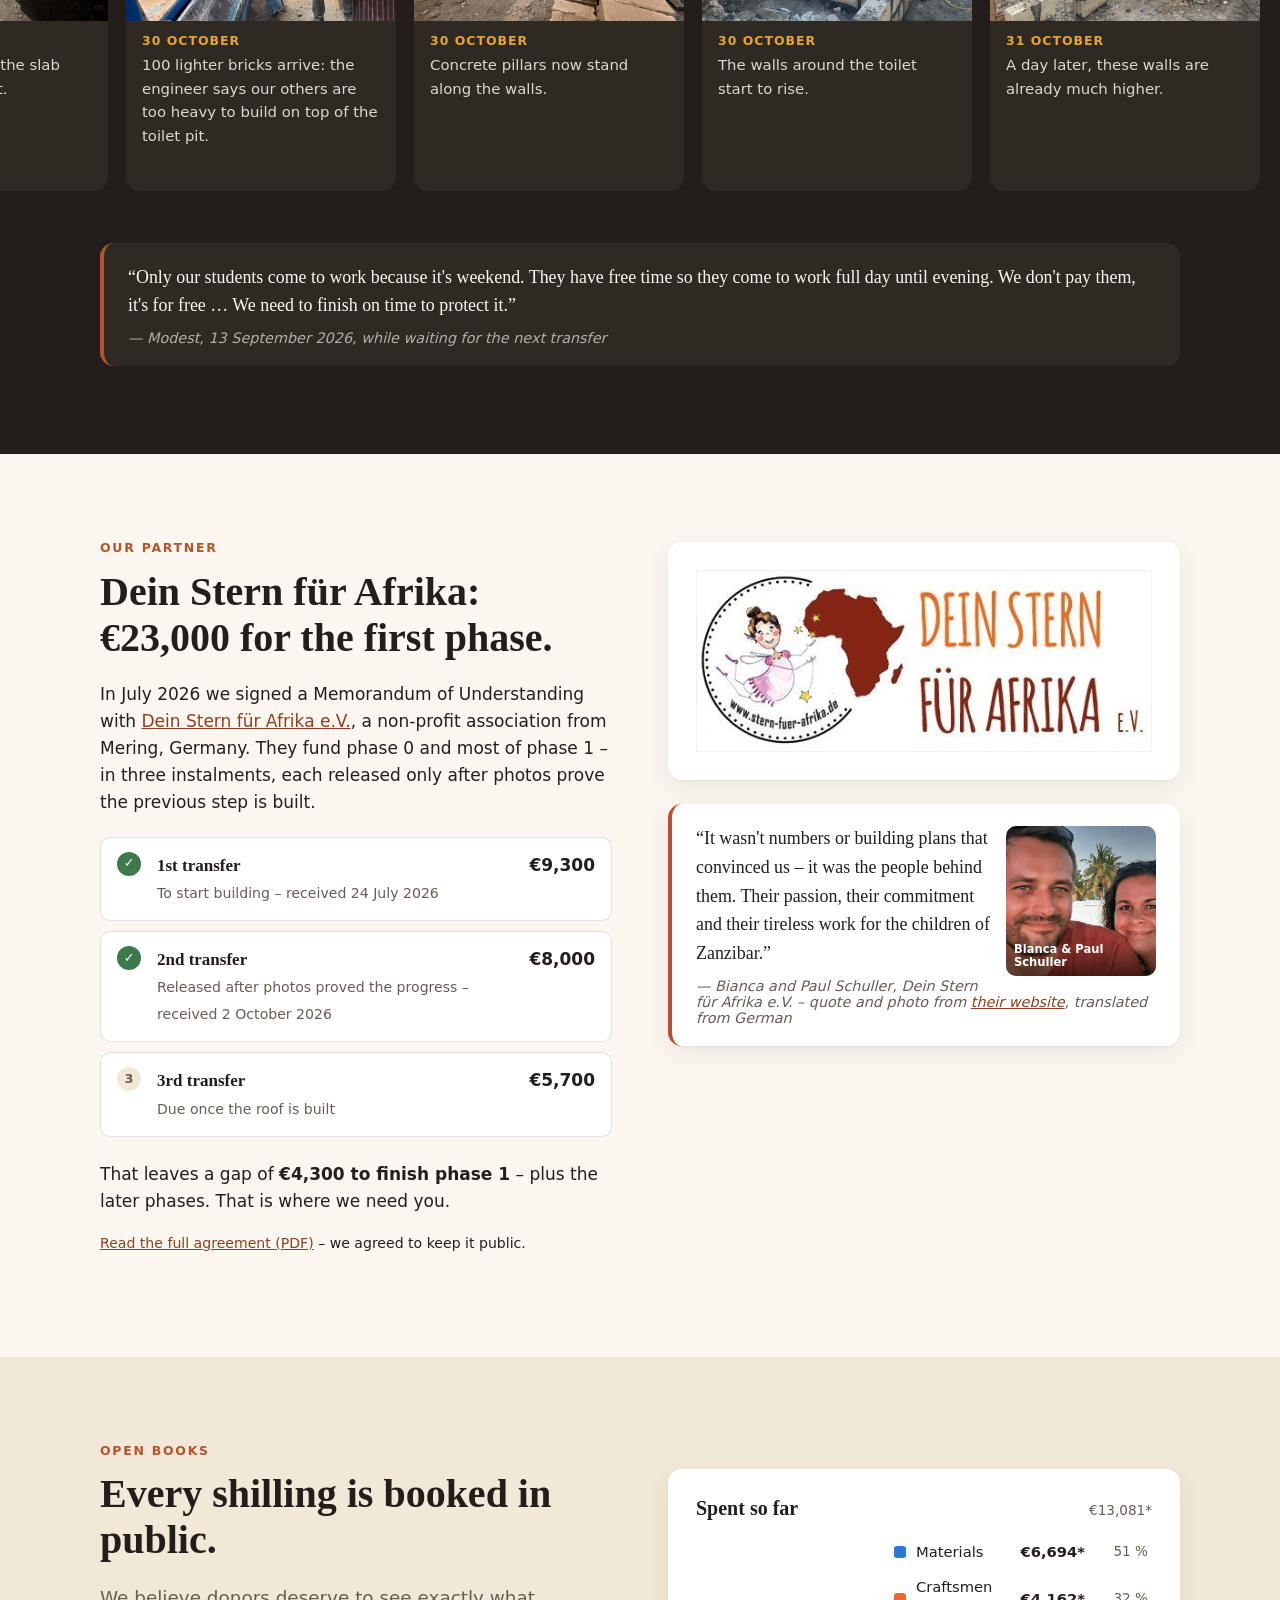
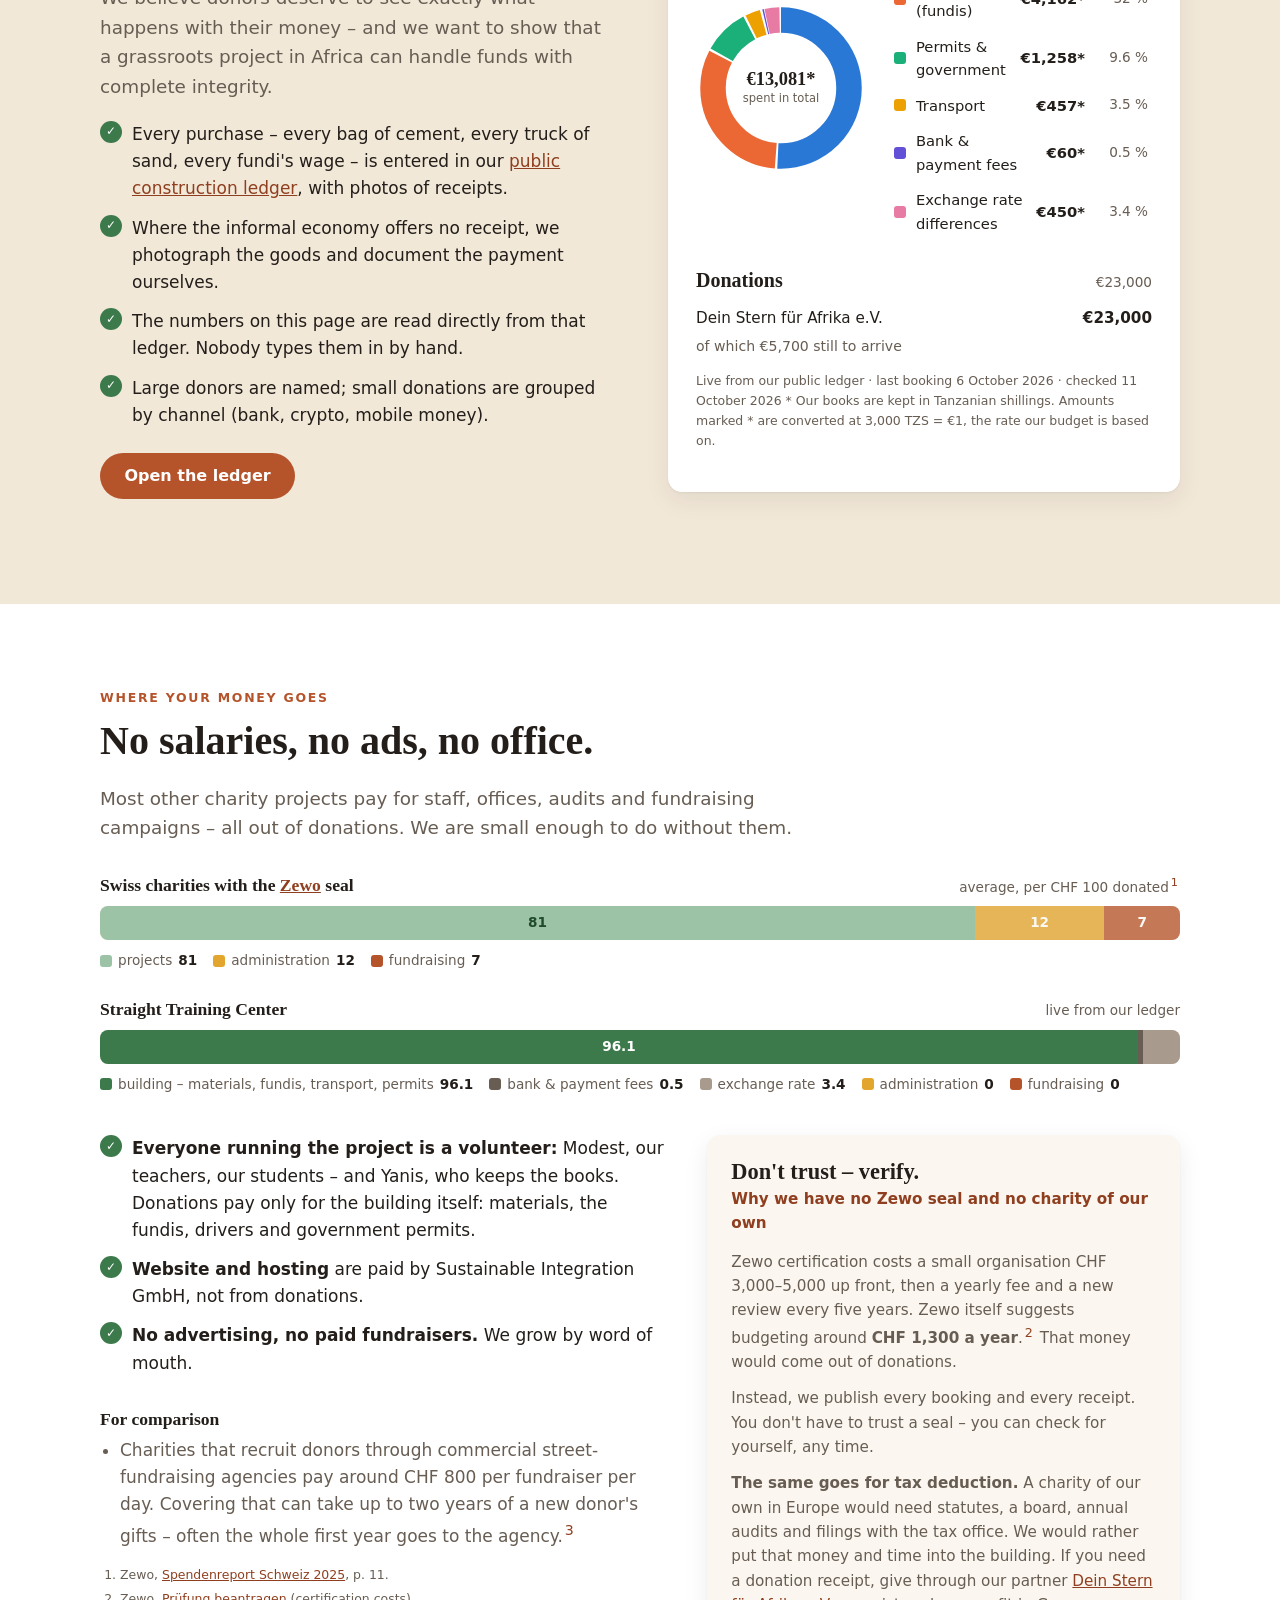
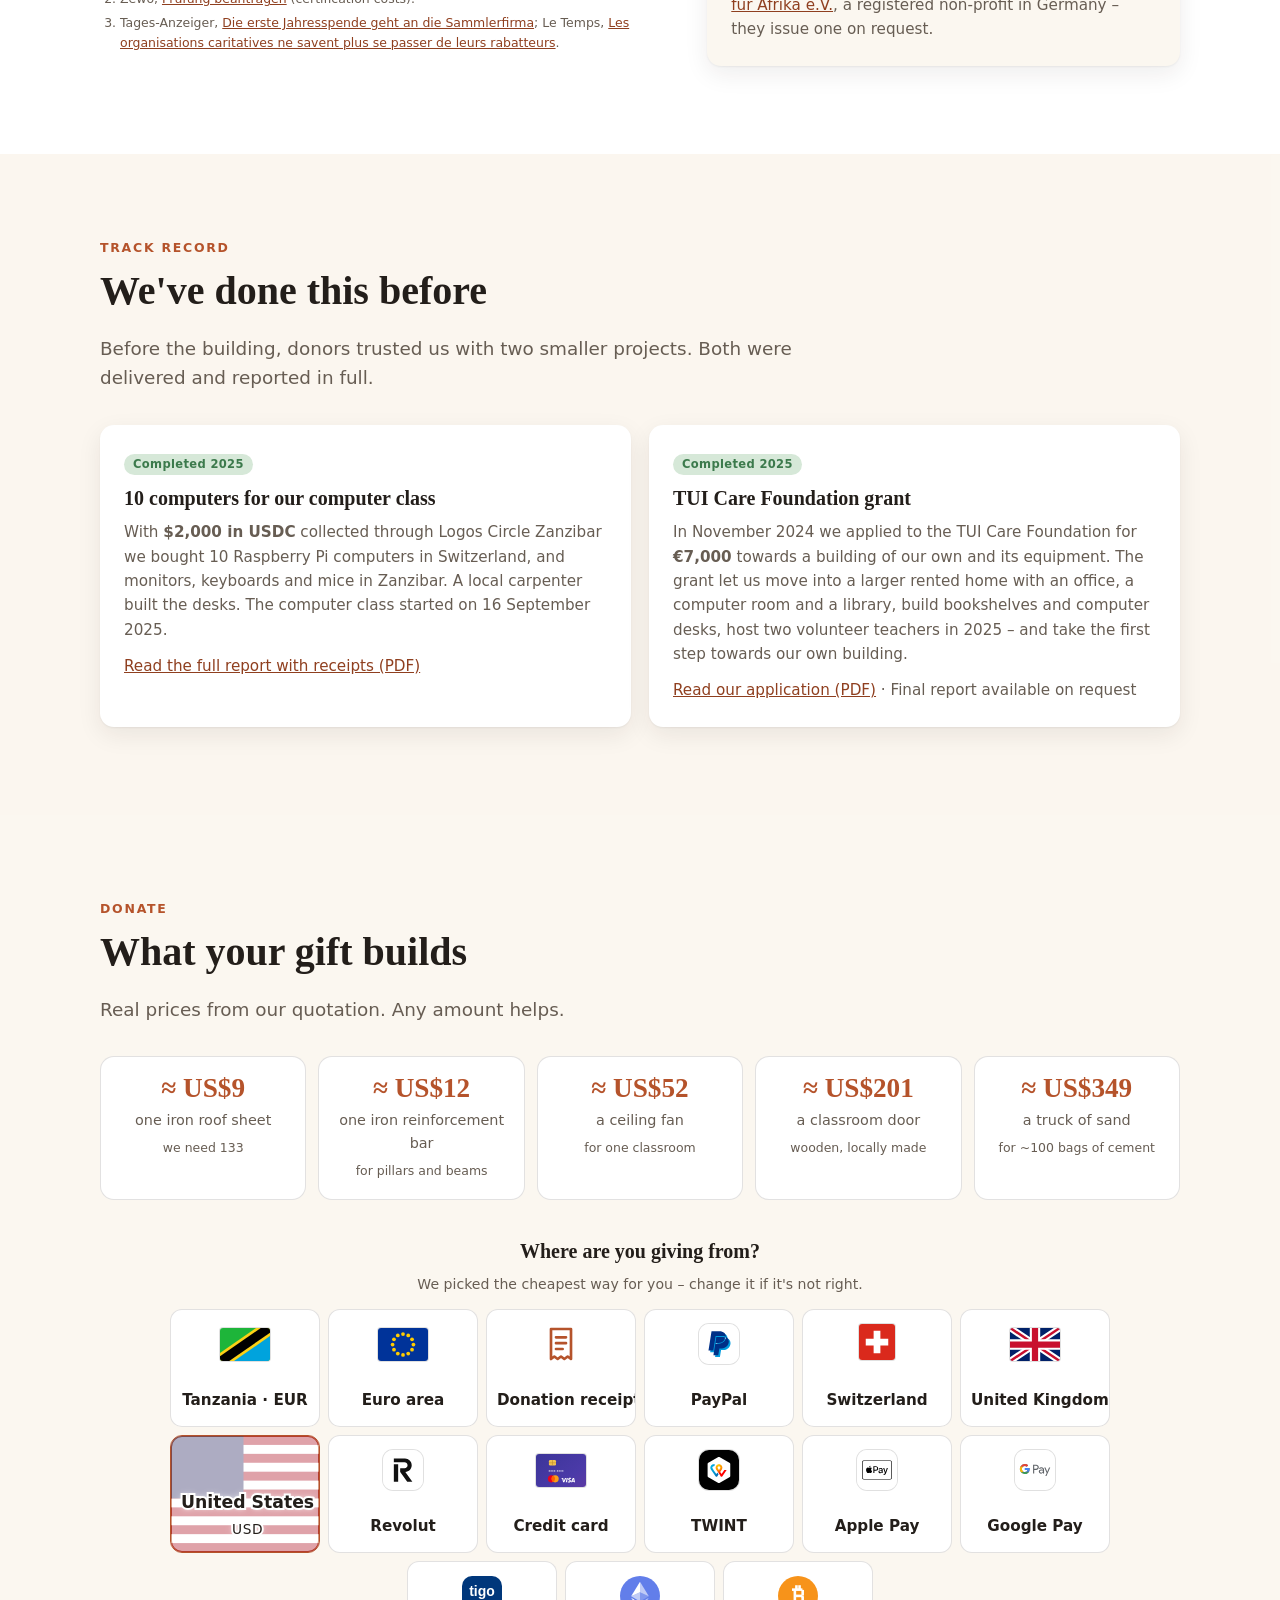
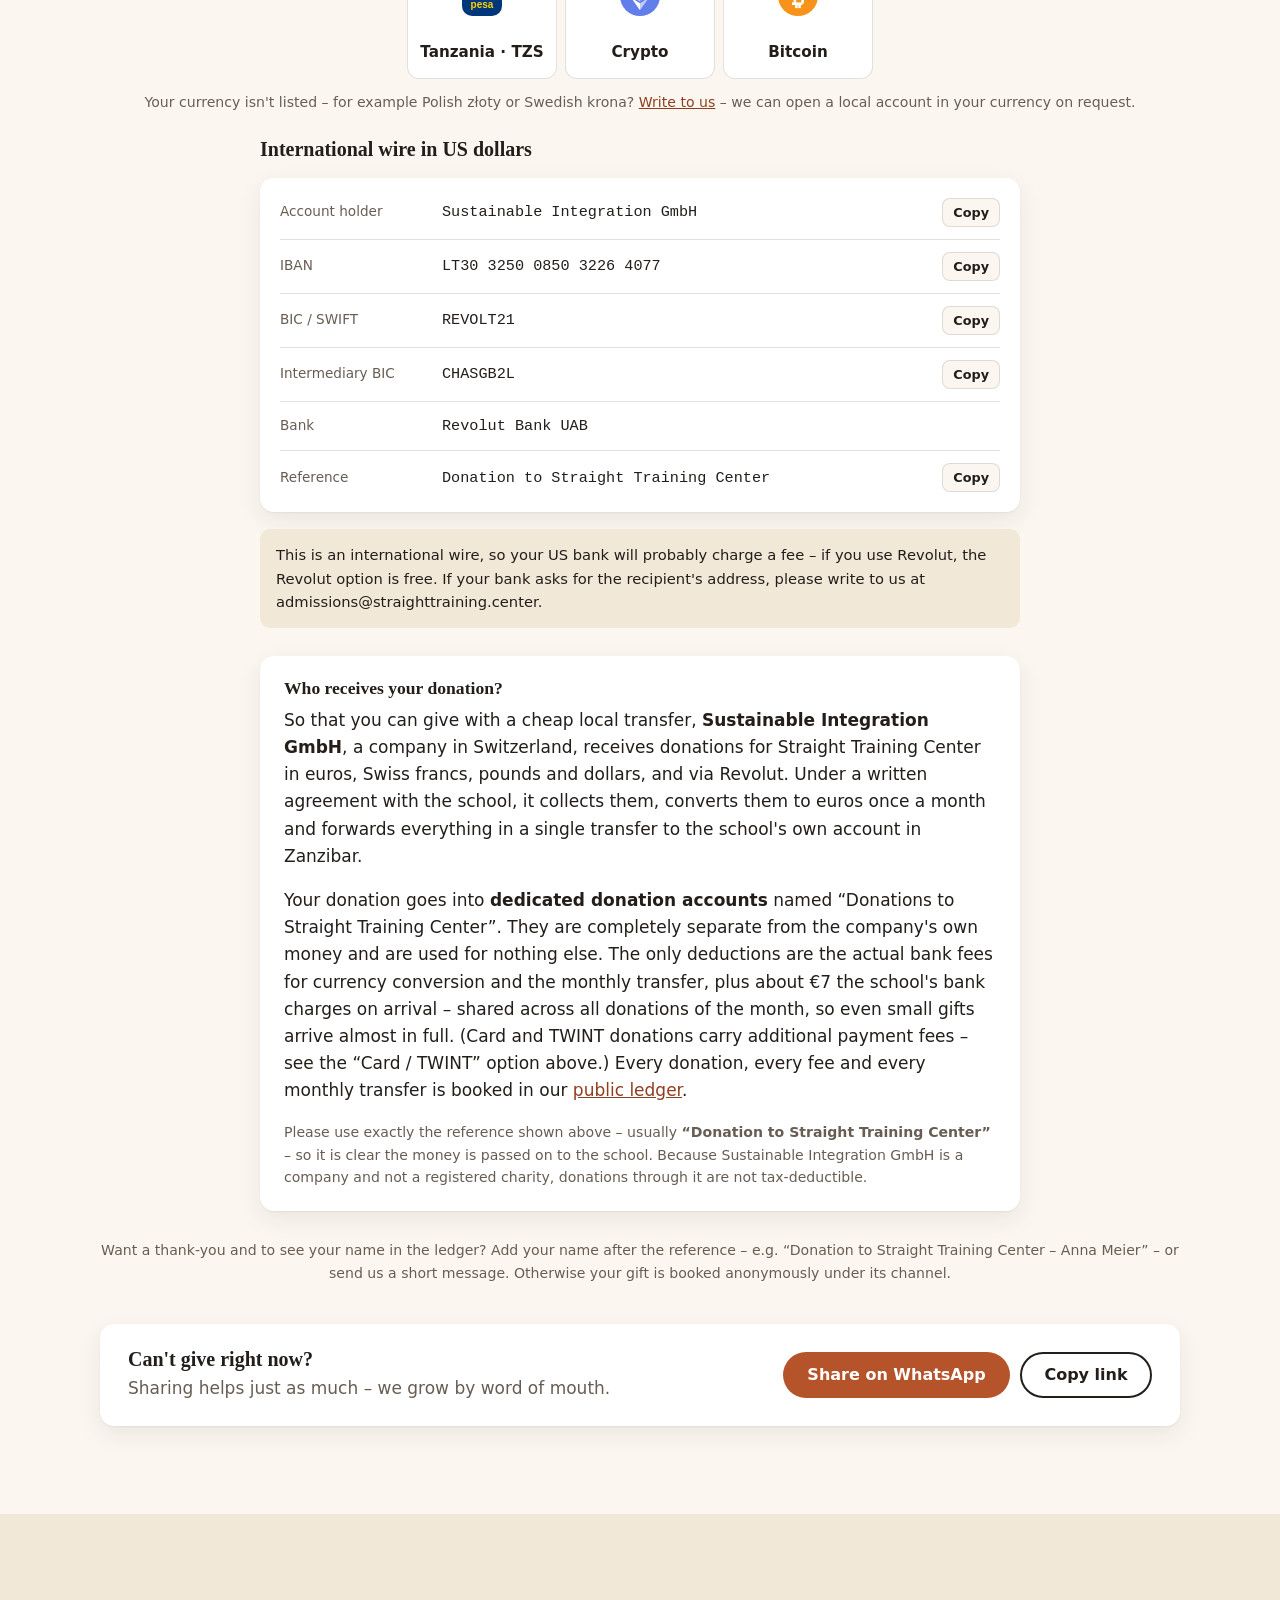
==== commit a3242eeb: "Diary: add photos from 26 to 31 October (walls finished, pillars, toilet walls) Co-Authored-By: Clau" ====
--- a/index.html
+++ b/index.html
@@ -324,6 +324,16 @@
     <figure data-live="assets/video/live/d-2026-10-22-pit-covered"><img src="assets/img/photos/d-2026-10-22-pit-covered.jpg" alt="The smooth, freshly poured concrete cover" loading="lazy"><figcaption><time datetime="2026-10-22">22 October</time>Done: the toilet pit is covered.</figcaption></figure>
     <figure data-live="assets/video/live/d-2026-10-23-walls"><img src="assets/img/photos/d-2026-10-23-walls.jpg" alt="Block walls rising on the slab at night, a worker standing between them" loading="lazy"><figcaption><time datetime="2026-10-23">23 October</time>The first block walls rise on the slab – the crew keeps going into the evening.</figcaption></figure>
     <figure><img src="assets/img/photos/d-2026-10-25-walls.jpg" alt="Block walls with pillar stubs standing on the foundation" loading="lazy"><figcaption><time datetime="2026-10-25">25 October</time>The walls are getting higher – the outline of the rooms is now clearly visible.</figcaption></figure>
+    <figure><img src="assets/img/photos/d-2026-10-26-walls-finished.jpg" alt="Finished block walls of the classrooms and the office, with a worker at the corner" loading="lazy"><figcaption><time datetime="2026-10-26">26 October</time>Today the walls of the three classrooms and the office are finished.</figcaption></figure>
+    <figure><img src="assets/img/photos/d-2026-10-26-walls-pillars.jpg" alt="Block wall with a tall pillar and stacked bricks beside it" loading="lazy"><figcaption><time datetime="2026-10-26">26 October</time>The walls from another side: pillars and rebar stand ready.</figcaption></figure>
+    <figure><img src="assets/img/photos/d-2026-10-26-walls-rooms.jpg" alt="Walls between the rooms with a worker bending down in the background" loading="lazy"><figcaption><time datetime="2026-10-26">26 October</time>A look inside the rooms between the new walls.</figcaption></figure>
+    <figure><img src="assets/img/photos/d-2026-10-28-pillars.jpg" alt="Workers raising a steel cage for a pillar, with wooden formwork on the pillar in front" loading="lazy"><figcaption><time datetime="2026-10-28">28 October</time>Steel cages go up, and the pillars get their wooden formwork.</figcaption></figure>
+    <figure><img src="assets/img/photos/d-2026-10-28-cement.jpg" alt="Two men handling bags of cement at a shop door" loading="lazy"><figcaption><time datetime="2026-10-28">28 October</time>Ten more bags of cement.</figcaption></figure>
+    <figure><img src="assets/img/photos/d-2026-10-30-concrete.jpg" alt="A worker mixing concrete on the slab next to the toilet pit" loading="lazy"><figcaption><time datetime="2026-10-30">30 October</time>Mixing concrete on the slab next to the toilet pit.</figcaption></figure>
+    <figure><img src="assets/img/photos/d-2026-10-30-bricks.jpg" alt="Workers unloading bricks from a blue truck at the gate" loading="lazy"><figcaption><time datetime="2026-10-30">30 October</time>100 lighter bricks arrive: the engineer says our others are too heavy to build on top of the toilet pit.</figcaption></figure>
+    <figure><img src="assets/img/photos/d-2026-10-30-pillars.jpg" alt="Concrete pillars with steel sticking out of the top, along the block walls" loading="lazy"><figcaption><time datetime="2026-10-30">30 October</time>Concrete pillars now stand along the walls.</figcaption></figure>
+    <figure><img src="assets/img/photos/d-2026-10-30-toilet-walls.jpg" alt="A person laying bricks on the low walls of the toilet" loading="lazy"><figcaption><time datetime="2026-10-30">30 October</time>The walls around the toilet start to rise.</figcaption></figure>
+    <figure><img src="assets/img/photos/d-2026-10-31-toilet-walls.jpg" alt="Taller brick walls in the corner of the plot" loading="lazy"><figcaption><time datetime="2026-10-31">31 October</time>A day later, these walls are already much higher.</figcaption></figure>
   </div>
   <div class="wrap">
     <blockquote>“Only our students come to work because it's weekend. They have free time so they come to work full day until evening. We don't pay them, it's for free … We need to finish on time to protect it.”<cite>— Modest, 13 September 2026, while waiting for the next transfer</cite></blockquote>
